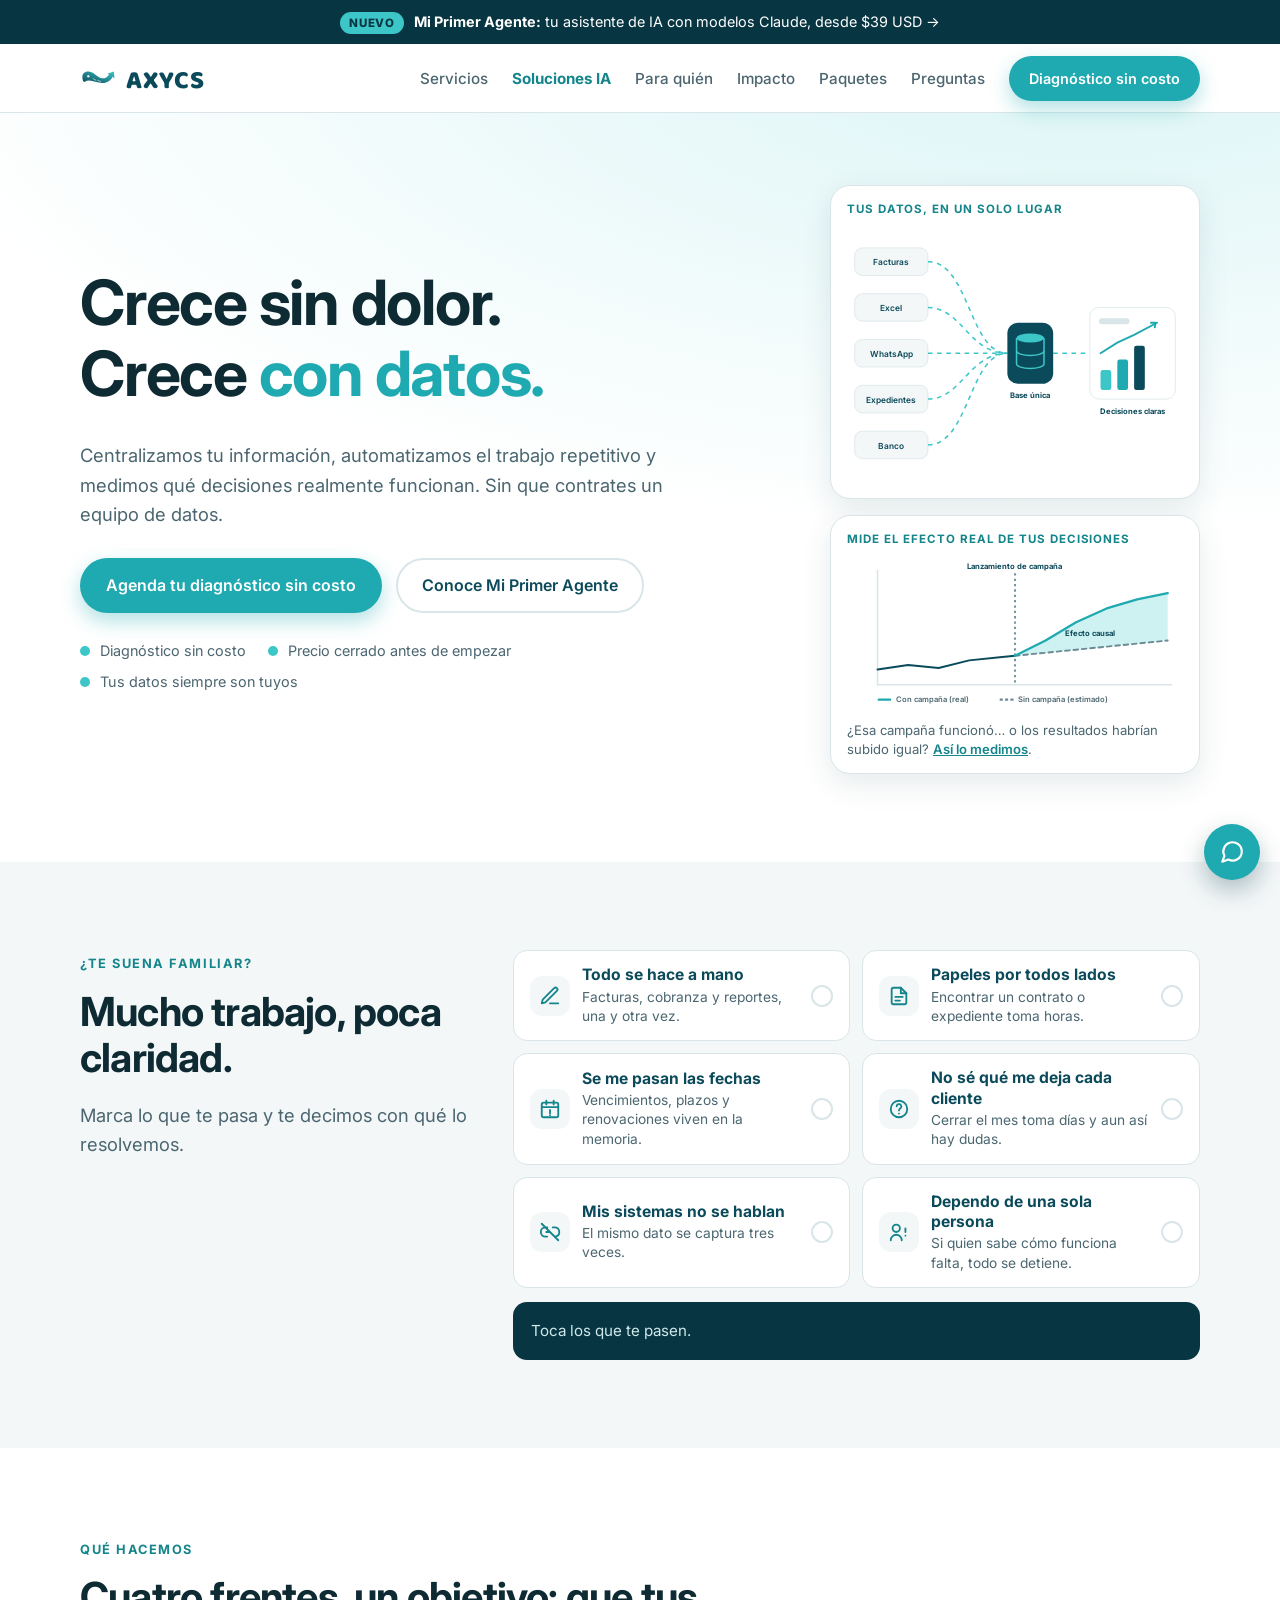
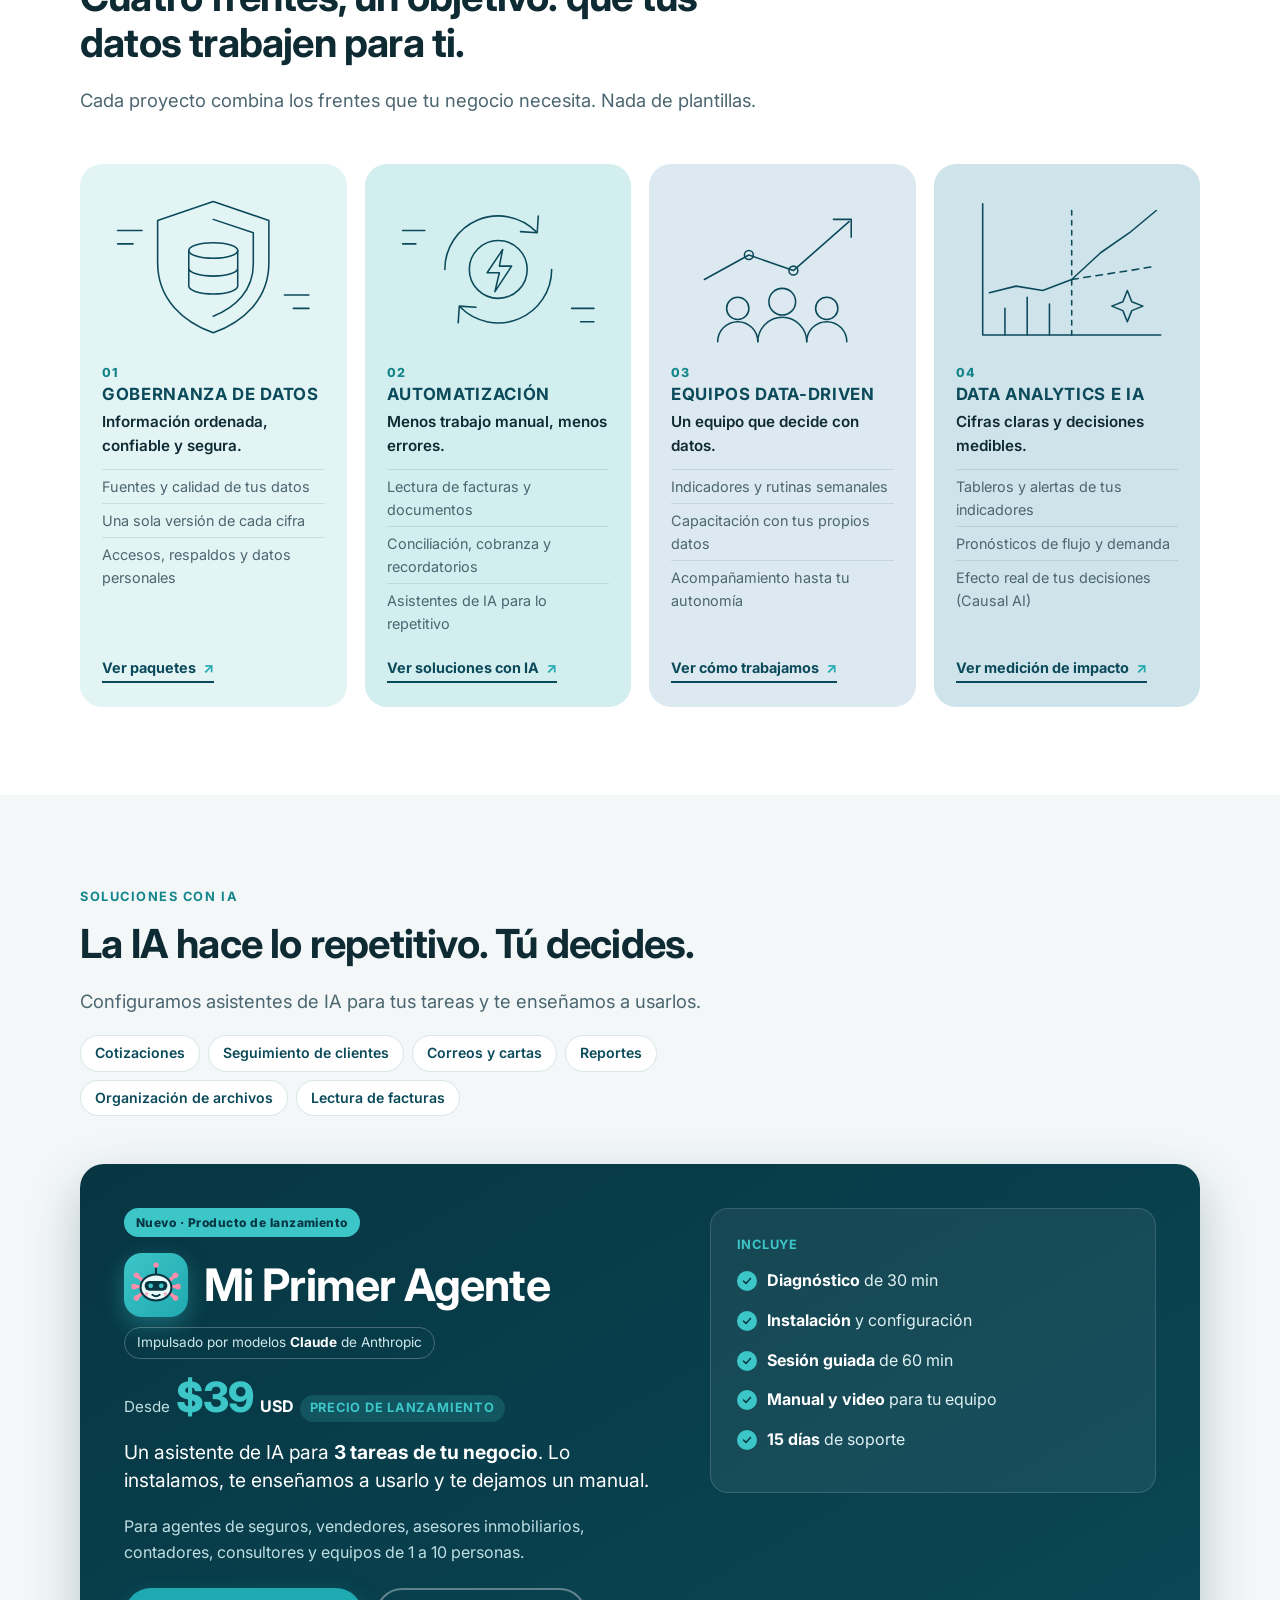
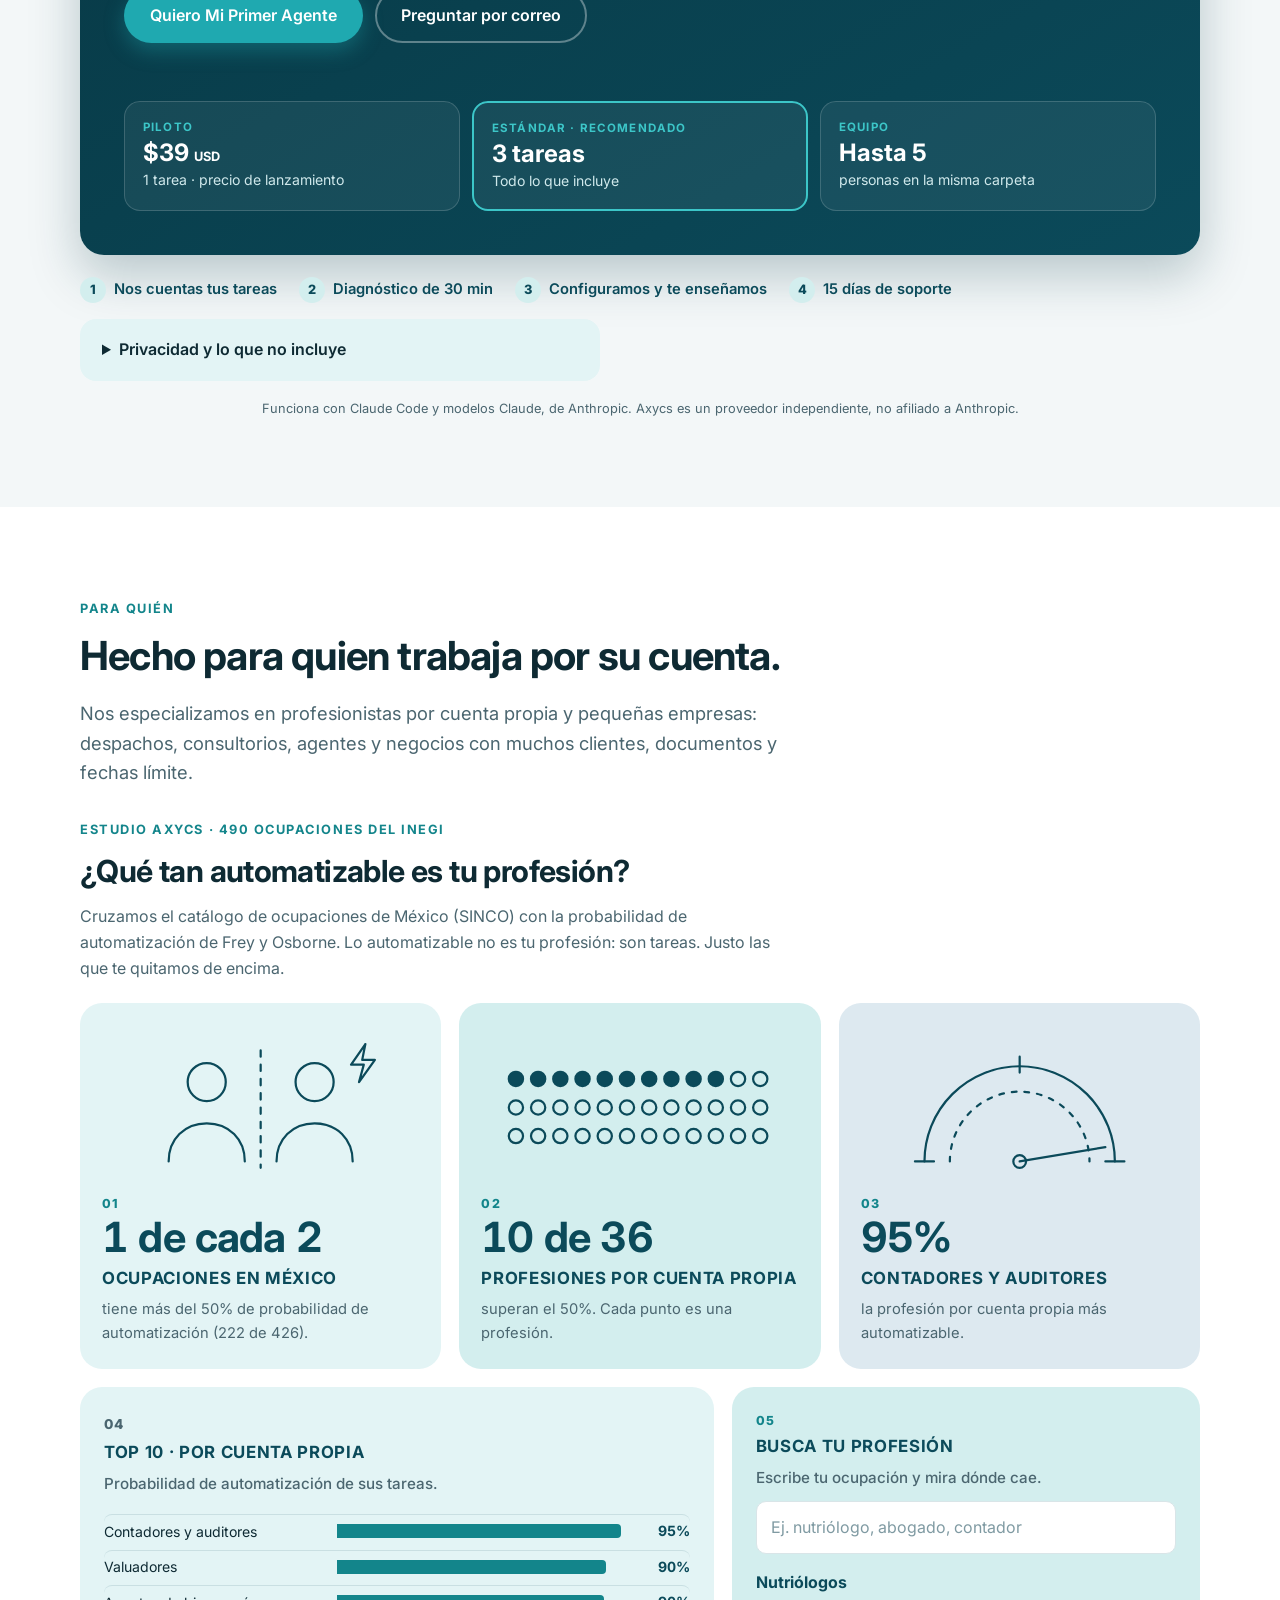
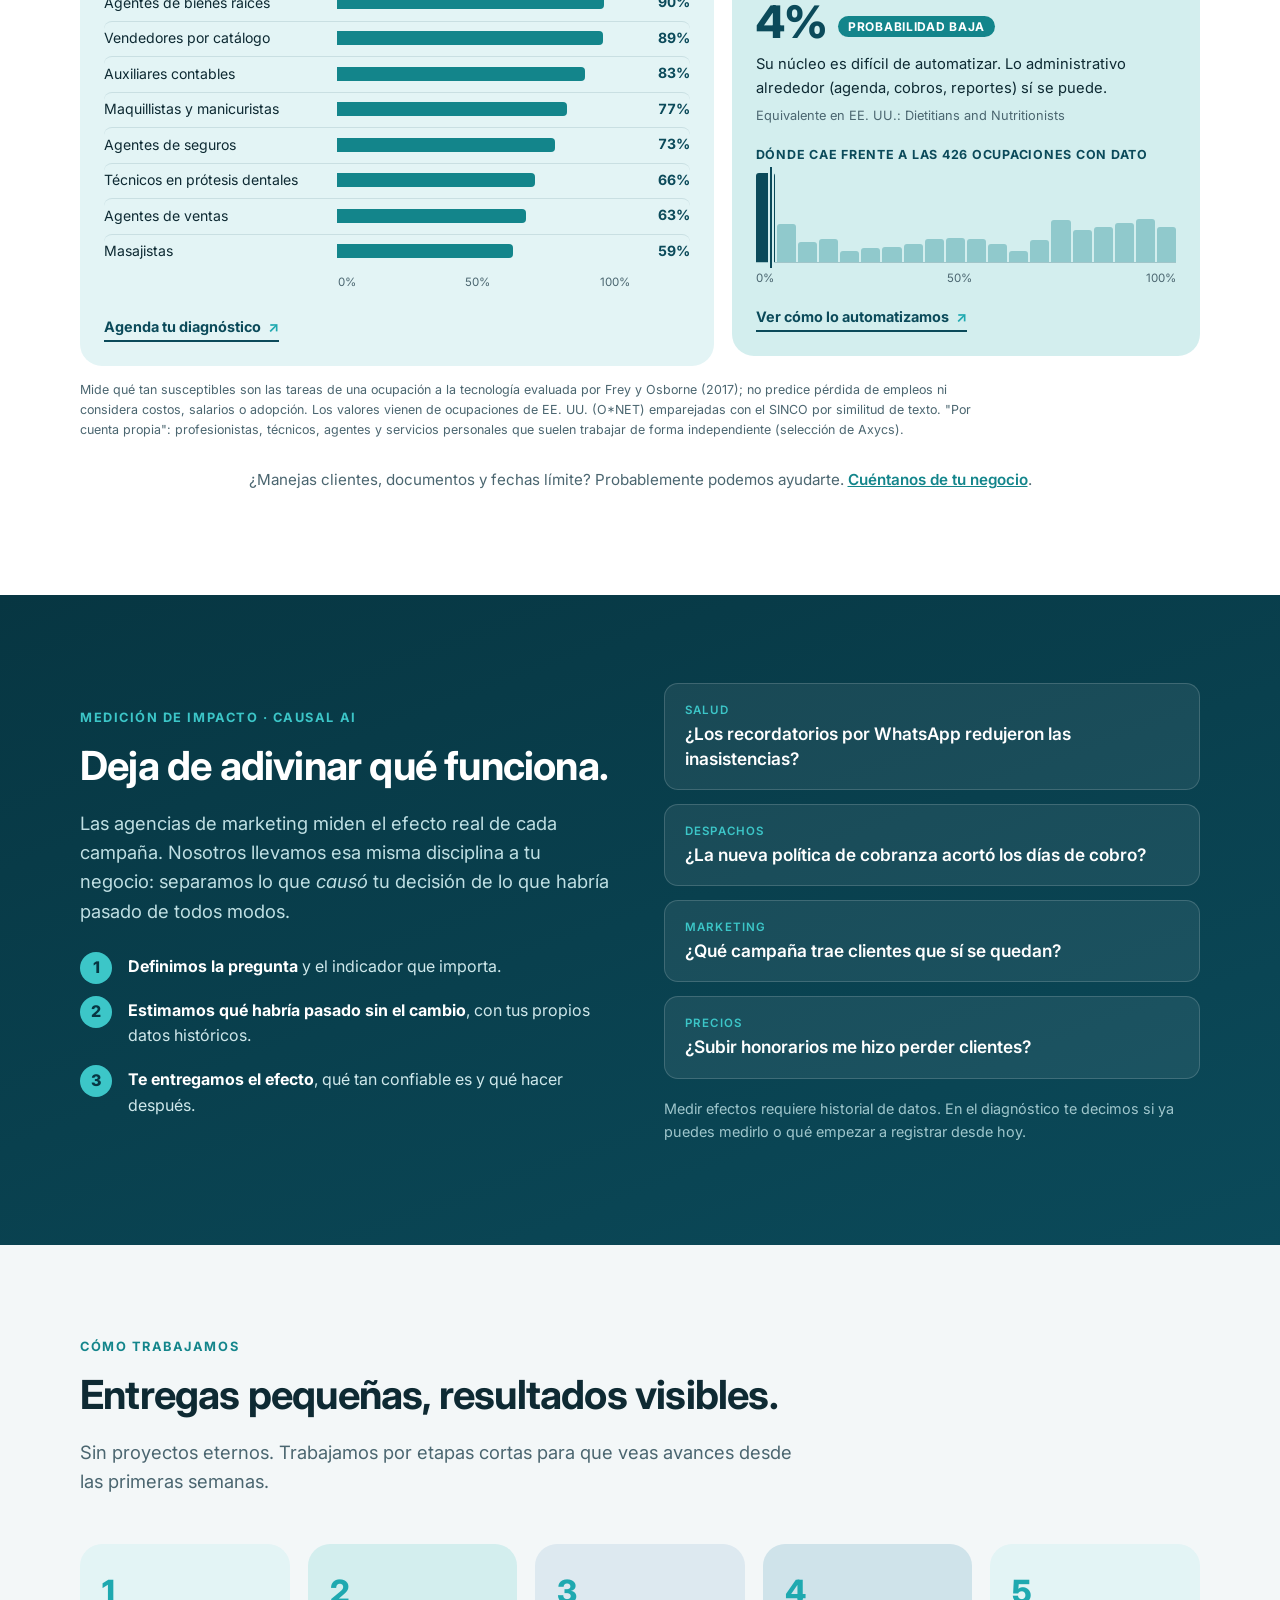
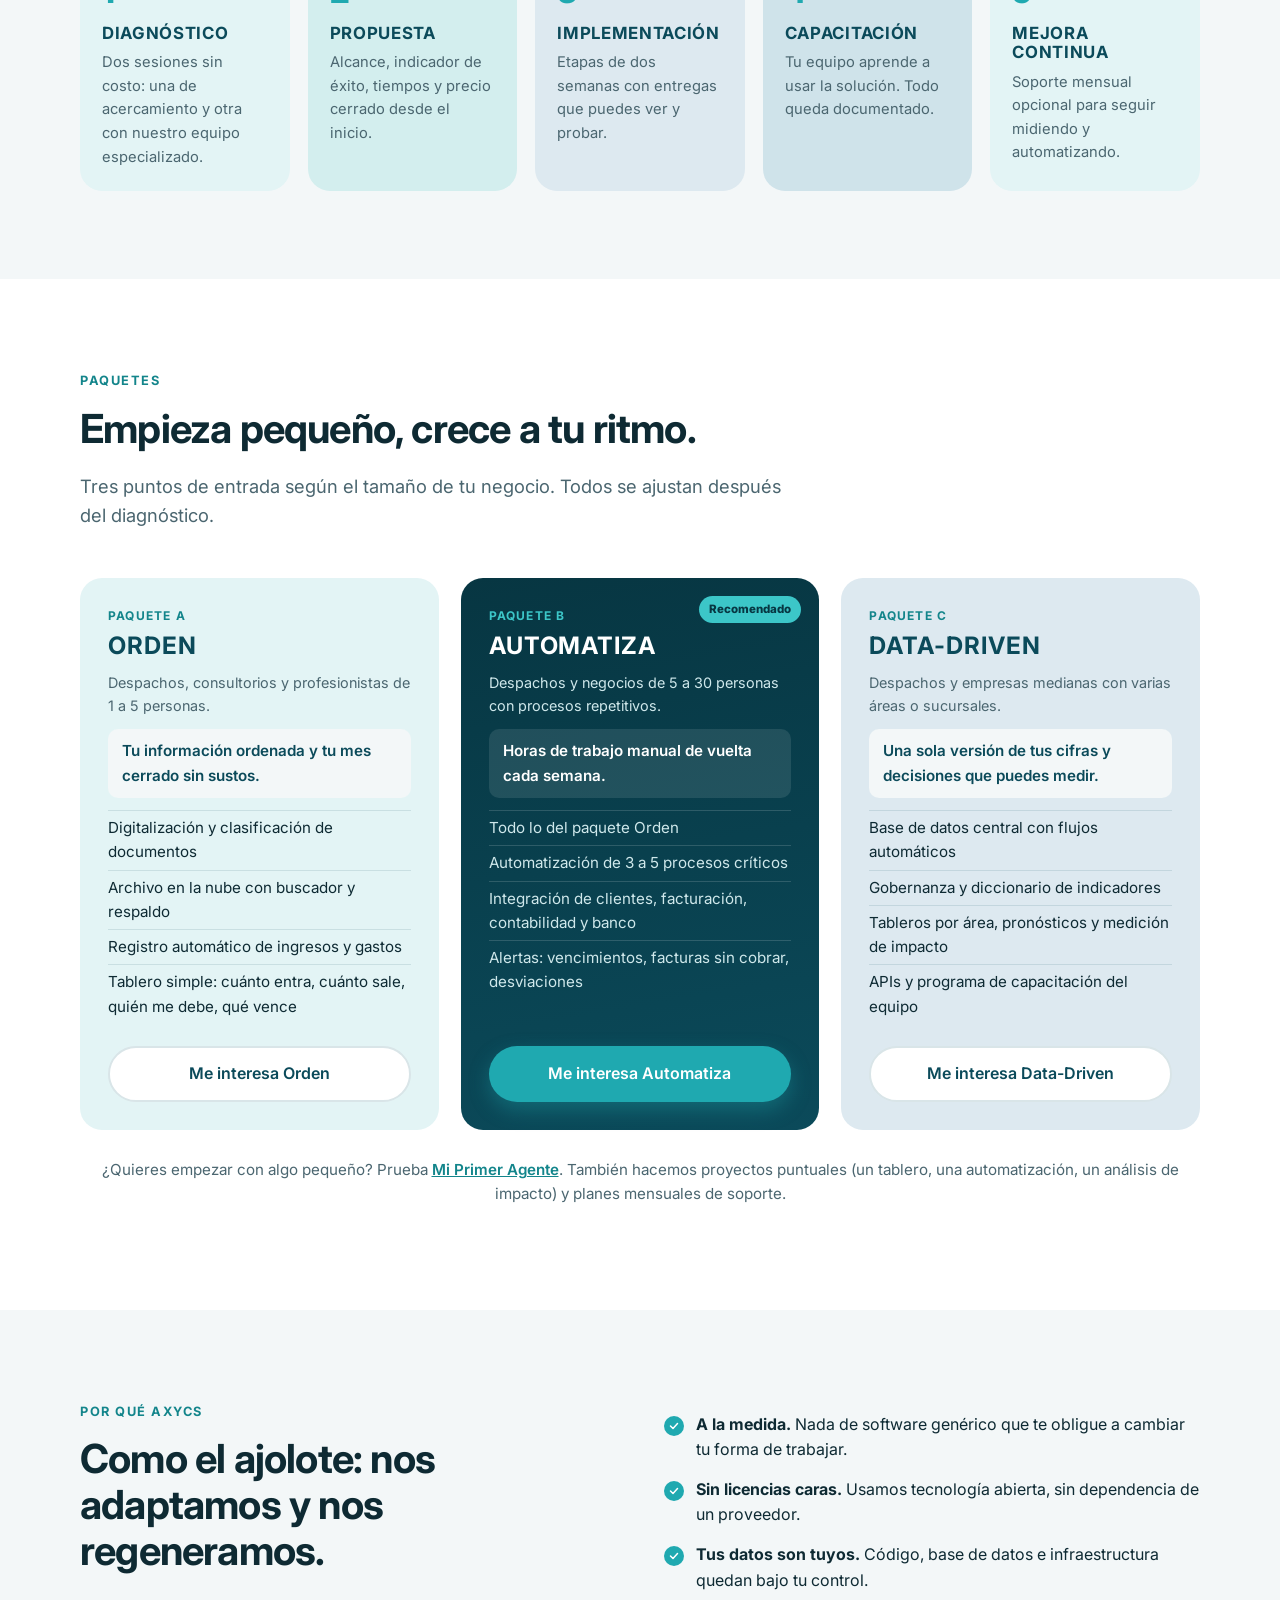
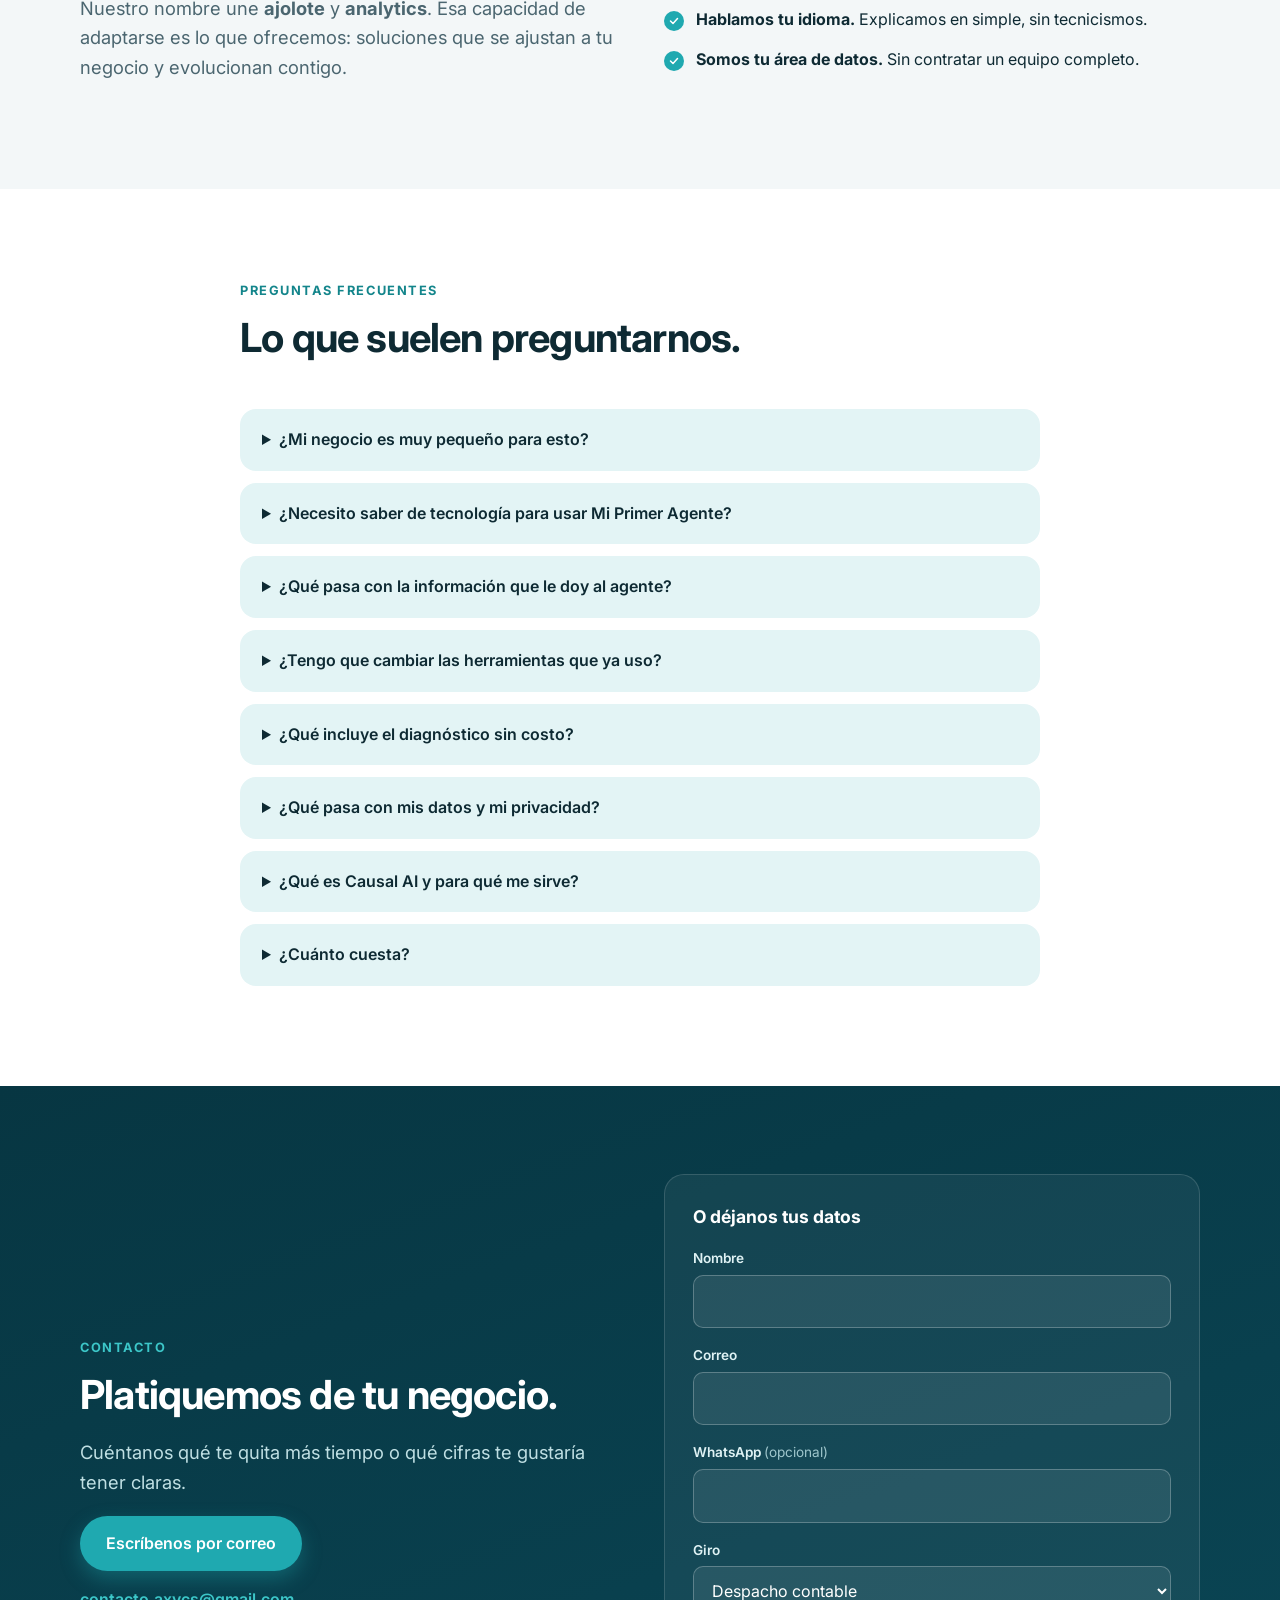
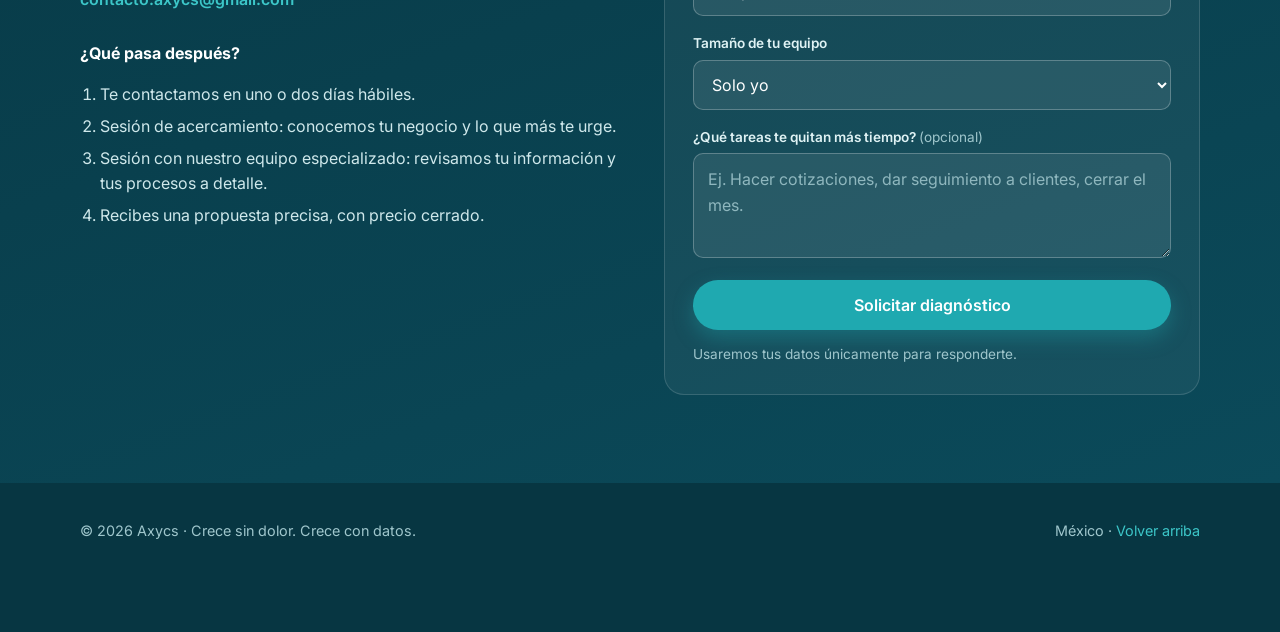
==== index.html @ a9035c1e "Para quién con el formato de las tarjetas de cuatro frentes Co-Authored-By: Claude Opus 5.5 <noreply" ====
<!doctype html>
<html lang="es-MX">
<head>
  <meta charset="utf-8">
  <meta name="viewport" content="width=device-width, initial-scale=1">
  <title>Axycs | Crece sin dolor. Crece con datos.</title>
  <meta name="description" content="Axycs ayuda a profesionistas por cuenta propia y pequeñas empresas en México a ordenar su información, automatizar el trabajo repetitivo con IA y medir el efecto real de sus decisiones.">
  <meta name="theme-color" content="#0b4a5a">
  <meta property="og:title" content="Axycs | Crece sin dolor. Crece con datos.">
  <meta property="og:description" content="Datos ordenados, procesos automáticos y decisiones medibles para despachos y negocios de salud en México.">
  <meta property="og:type" content="website">
  <meta property="og:locale" content="es_MX">
  <link rel="icon" href="logo.svg" type="image/svg+xml">
  <link rel="preconnect" href="https://fonts.googleapis.com">
  <link rel="preconnect" href="https://fonts.gstatic.com" crossorigin>
  <link href="https://fonts.googleapis.com/css2?family=Baloo+2:wght@800&family=Inter:wght@400;500;600;700;800&display=swap" rel="stylesheet">
  <link rel="stylesheet" href="styles.css">
  <script>document.documentElement.classList.add("js");</script>
</head>
<body>
<a class="skip" href="#contenido">Saltar al contenido</a>

<div class="announce">
  <a href="#mi-primer-agente"><span class="announce-tag">Nuevo</span> <strong>Mi Primer Agente:</strong> tu asistente de IA con modelos Claude, desde $39 USD <span aria-hidden="true">→</span></a>
</div>

<header class="site-header">
  <div class="wrap nav">
    <a href="#inicio" class="brand" aria-label="Axycs, inicio"><img src="logo.svg" alt="" width="38" height="38"><span class="wordmark">Axycs</span></a>
    <button class="menu-btn" aria-label="Abrir menú" aria-expanded="false" aria-controls="menu">
      <svg width="26" height="26" viewBox="0 0 24 24" fill="none" stroke="currentColor" stroke-width="2" stroke-linecap="round"><path d="M4 7h16M4 12h16M4 17h16"/></svg>
    </button>
    <ul id="menu">
      <li><a class="link" href="#servicios">Servicios</a></li>
      <li><a class="link link-hot" href="#ia">Soluciones IA</a></li>
      <li><a class="link" href="#industrias">Para quién</a></li>
      <li><a class="link" href="#impacto">Impacto</a></li>
      <li><a class="link" href="#paquetes">Paquetes</a></li>
      <li><a class="link" href="#faq">Preguntas</a></li>
      <li><a class="btn btn-primary btn-sm" href="#contacto">Diagnóstico sin costo</a></li>
    </ul>
  </div>
</header>

<main id="contenido">
<!-- HERO -->
<section class="hero" id="inicio">
  <div class="wrap hero-grid">
    <div>
      <h1>Crece sin dolor.<br>Crece <em>con datos.</em></h1>
      <p class="lead">Centralizamos tu información, automatizamos el trabajo repetitivo y medimos qué decisiones realmente funcionan. Sin que contrates un equipo de datos.</p>
      <div class="cta">
        <a class="btn btn-primary" href="#contacto">Agenda tu diagnóstico sin costo</a>
        <a class="btn btn-ghost" href="#mi-primer-agente">Conoce Mi Primer Agente</a>
      </div>
      <ul class="trust">
        <li>Diagnóstico sin costo</li>
        <li>Precio cerrado antes de empezar</li>
        <li>Tus datos siempre son tuyos</li>
      </ul>
    </div>

    <div class="figs">
      <figure class="flow" aria-hidden="true">
        <p class="fig-title">Tus datos, en un solo lugar</p>
        <svg viewBox="0 0 440 340" fill="none">
          <g font-family="Inter, sans-serif" font-size="11" font-weight="600" fill="#0b4a5a">
            <rect x="10" y="30" width="96" height="36" rx="10" fill="#f3f7f8" stroke="#d9e5e8"/><text x="58" y="53" text-anchor="middle">Facturas</text>
            <rect x="10" y="90" width="96" height="36" rx="10" fill="#f3f7f8" stroke="#d9e5e8"/><text x="58" y="113" text-anchor="middle">Excel</text>
            <rect x="10" y="150" width="96" height="36" rx="10" fill="#f3f7f8" stroke="#d9e5e8"/><text x="58" y="173" text-anchor="middle">WhatsApp</text>
            <rect x="10" y="210" width="96" height="36" rx="10" fill="#f3f7f8" stroke="#d9e5e8"/><text x="58" y="233" text-anchor="middle">Expedientes</text>
            <rect x="10" y="270" width="96" height="36" rx="10" fill="#f3f7f8" stroke="#d9e5e8"/><text x="58" y="293" text-anchor="middle">Banco</text>
          </g>
          <g stroke="#3cc6c8" stroke-width="2" stroke-dasharray="6 6" class="dash">
            <path d="M106 48C160 48 160 168 210 168"/>
            <path d="M106 108C150 108 160 168 210 168"/>
            <path d="M106 168H210"/>
            <path d="M106 228C150 228 160 168 210 168"/>
            <path d="M106 288C160 288 160 168 210 168"/>
            <path d="M270 168H318"/>
          </g>
          <rect x="210" y="128" width="60" height="80" rx="14" fill="#0b4a5a"/>
          <ellipse cx="240" cy="148" rx="18" ry="6" fill="#3cc6c8"/>
          <path d="M222 148v34c0 3 8 6 18 6s18-3 18-6v-34" stroke="#3cc6c8" stroke-width="2" fill="none"/>
          <path d="M222 165c0 3 8 6 18 6s18-3 18-6" stroke="#3cc6c8" stroke-width="2"/>
          <text x="240" y="226" text-anchor="middle" font-family="Inter, sans-serif" font-size="10" font-weight="700" fill="#0b4a5a">Base única</text>
          <rect x="318" y="108" width="112" height="120" rx="12" fill="#fff" stroke="#d9e5e8"/>
          <rect x="330" y="122" width="40" height="8" rx="4" fill="#d9e5e8"/>
          <rect x="332" y="190" width="14" height="26" rx="3" fill="#3cc6c8"/>
          <rect x="354" y="176" width="14" height="40" rx="3" fill="#1fa9b0"/>
          <rect x="376" y="158" width="14" height="58" rx="3" fill="#0b4a5a"/>
          <path d="M332 168l22-14 22-10 30-16" stroke="#1fa9b0" stroke-width="2.5" stroke-linecap="round"/>
          <path d="M398 128l6 0-1 6" stroke="#1fa9b0" stroke-width="2.5" stroke-linecap="round" stroke-linejoin="round"/>
          <text x="374" y="248" text-anchor="middle" font-family="Inter, sans-serif" font-size="10" font-weight="700" fill="#0b4a5a">Decisiones claras</text>
        </svg>
      </figure>

      <figure class="flow" role="img" aria-label="Gráfica: resultados reales después de una campaña frente a lo que habría pasado sin ella; la diferencia es el efecto causal.">
        <p class="fig-title">Mide el efecto real de tus decisiones</p>
        <svg viewBox="0 0 440 210" fill="none" font-family="Inter, sans-serif">
          <path d="M40 20V170H425" stroke="#d9e5e8" stroke-width="2" stroke-linecap="round"/>
          <path d="M220 132L260 112L300 88L340 70L380 58L420 50L420 112L380 116L340 120L300 124L260 128Z" fill="#3cc6c8" opacity=".25"/>
          <path d="M220 24V170" stroke="#0b4a5a" stroke-width="1.5" stroke-dasharray="3 4"/>
          <text x="220" y="18" text-anchor="middle" font-size="10" font-weight="700" fill="#0b4a5a">Lanzamiento de campaña</text>
          <path d="M40 150L80 144L120 148L160 138L200 134L220 132" stroke="#0b4a5a" stroke-width="2.5" stroke-linecap="round" stroke-linejoin="round"/>
          <path d="M220 132L260 128L300 124L340 120L380 116L420 112" stroke="#6b8a94" stroke-width="2.5" stroke-dasharray="6 5" stroke-linecap="round"/>
          <path class="draw" pathLength="1" d="M220 132L260 112L300 88L340 70L380 58L420 50" stroke="#1fa9b0" stroke-width="3" stroke-linecap="round" stroke-linejoin="round"/>
          <text x="318" y="106" text-anchor="middle" font-size="10" font-weight="700" fill="#0b4a5a">Efecto causal</text>
          <g font-size="10" font-weight="600" fill="#4b6670">
            <rect x="40" y="188" width="18" height="3" rx="1.5" fill="#1fa9b0"/><text x="64" y="193">Con campaña (real)</text>
            <path d="M200 189.5h18" stroke="#6b8a94" stroke-width="3" stroke-dasharray="4 3"/><text x="224" y="193">Sin campaña (estimado)</text>
          </g>
        </svg>
        <p class="fig-cap">¿Esa campaña funcionó… o los resultados habrían subido igual? <a href="#impacto">Así lo medimos</a>.</p>
      </figure>
    </div>
  </div>
</section>

<!-- PROBLEMAS -->
<section class="alt problem" id="problemas">
  <div class="wrap pain-layout">
    <div class="section-head reveal">
      <span class="eyebrow">¿Te suena familiar?</span>
      <h2>Mucho trabajo, poca claridad.</h2>
      <p class="lead">Marca lo que te pasa y te decimos con qué lo resolvemos.</p>
    </div>
    <div class="pain-box reveal">
      <div class="pains" role="group" aria-label="Problemas frecuentes">
        <button type="button" class="pain" aria-pressed="false" data-fix="Automatización">
          <span class="pain-ico" aria-hidden="true"><svg viewBox="0 0 24 24" fill="none" stroke="currentColor" stroke-width="2" stroke-linecap="round" stroke-linejoin="round"><path d="M12 20h9"/><path d="M16.5 3.5a2.1 2.1 0 013 3L7 19l-4 1 1-4z"/></svg></span>
          <span class="pain-txt"><strong>Todo se hace a mano</strong><span>Facturas, cobranza y reportes, una y otra vez.</span></span>
          <span class="tick" aria-hidden="true"></span>
        </button>
        <button type="button" class="pain" aria-pressed="false" data-fix="Gobernanza de datos">
          <span class="pain-ico" aria-hidden="true"><svg viewBox="0 0 24 24" fill="none" stroke="currentColor" stroke-width="2" stroke-linecap="round" stroke-linejoin="round"><path d="M14 3H6a2 2 0 00-2 2v14a2 2 0 002 2h12a2 2 0 002-2V9z"/><path d="M14 3v6h6M8 13h8M8 17h5"/></svg></span>
          <span class="pain-txt"><strong>Papeles por todos lados</strong><span>Encontrar un contrato o expediente toma horas.</span></span>
          <span class="tick" aria-hidden="true"></span>
        </button>
        <button type="button" class="pain" aria-pressed="false" data-fix="Automatización">
          <span class="pain-ico" aria-hidden="true"><svg viewBox="0 0 24 24" fill="none" stroke="currentColor" stroke-width="2" stroke-linecap="round" stroke-linejoin="round"><rect x="3" y="5" width="18" height="16" rx="2"/><path d="M16 3v4M8 3v4M3 10h18M12 13v4M12 19h.01"/></svg></span>
          <span class="pain-txt"><strong>Se me pasan las fechas</strong><span>Vencimientos, plazos y renovaciones viven en la memoria.</span></span>
          <span class="tick" aria-hidden="true"></span>
        </button>
        <button type="button" class="pain" aria-pressed="false" data-fix="Data Analytics">
          <span class="pain-ico" aria-hidden="true"><svg viewBox="0 0 24 24" fill="none" stroke="currentColor" stroke-width="2" stroke-linecap="round" stroke-linejoin="round"><circle cx="12" cy="12" r="9"/><path d="M9.5 9a2.5 2.5 0 015 .5c0 2-2.5 2-2.5 4M12 17h.01"/></svg></span>
          <span class="pain-txt"><strong>No sé qué me deja cada cliente</strong><span>Cerrar el mes toma días y aun así hay dudas.</span></span>
          <span class="tick" aria-hidden="true"></span>
        </button>
        <button type="button" class="pain" aria-pressed="false" data-fix="Gobernanza de datos">
          <span class="pain-ico" aria-hidden="true"><svg viewBox="0 0 24 24" fill="none" stroke="currentColor" stroke-width="2" stroke-linecap="round" stroke-linejoin="round"><path d="M9 17H7A5 5 0 017 7h2M15 7h2a5 5 0 011.5 9.8M8 12h3M3 3l18 18"/></svg></span>
          <span class="pain-txt"><strong>Mis sistemas no se hablan</strong><span>El mismo dato se captura tres veces.</span></span>
          <span class="tick" aria-hidden="true"></span>
        </button>
        <button type="button" class="pain" aria-pressed="false" data-fix="Equipos data-driven">
          <span class="pain-ico" aria-hidden="true"><svg viewBox="0 0 24 24" fill="none" stroke="currentColor" stroke-width="2" stroke-linecap="round" stroke-linejoin="round"><circle cx="9" cy="8" r="4"/><path d="M3 21c0-3.3 2.7-6 6-6s6 2.7 6 6M19 8v4M19 16h.01"/></svg></span>
          <span class="pain-txt"><strong>Dependo de una sola persona</strong><span>Si quien sabe cómo funciona falta, todo se detiene.</span></span>
          <span class="tick" aria-hidden="true"></span>
        </button>
      </div>
      <div class="pain-result" aria-live="polite">
        <p id="pain-msg">Toca los que te pasen.</p>
        <a class="btn btn-primary btn-sm" href="#contacto" id="pain-cta" hidden>Resolverlo en el diagnóstico</a>
      </div>
    </div>
  </div>
</section>

<!-- SERVICIOS -->
<section id="servicios">
  <div class="wrap">
    <div class="section-head reveal">
      <span class="eyebrow">Qué hacemos</span>
      <h2>Cuatro frentes, un objetivo: que tus datos trabajen para ti.</h2>
      <p class="lead">Cada proyecto combina los frentes que tu negocio necesita. Nada de plantillas.</p>
    </div>
    <div class="fronts tiles">
      <article class="front f-gob reveal" id="gobernanza">
        <svg class="front-art" viewBox="0 0 200 150" aria-hidden="true">
          <path d="M100 14l50 17v38c0 33-23 53-50 63-27-10-50-30-50-63V31z"/>
          <path d="M100 30l36 12v28c0 24-16 39-36 47"/>
          <ellipse cx="100" cy="58" rx="22" ry="7"/>
          <path d="M78 58v32c0 3.9 9.8 7 22 7s22-3.1 22-7V58M78 74c0 3.9 9.8 7 22 7s22-3.1 22-7"/>
          <path d="M14 40h22M14 52h14M164 98h22M172 110h14"/>
        </svg>
        <span class="front-num">01</span>
        <h3>Gobernanza de datos</h3>
        <p class="front-claim">Información ordenada, confiable y segura.</p>
        <ul><li>Fuentes y calidad de tus datos</li><li>Una sola versión de cada cifra</li><li>Accesos, respaldos y datos personales</li></ul>
        <a class="front-link" href="#paquetes">Ver paquetes <span aria-hidden="true">↗</span></a>
      </article>
      <article class="front f-auto reveal" id="automatizacion">
        <svg class="front-art" viewBox="0 0 200 150" aria-hidden="true">
          <path d="M52 75A48 48 0 0 1 134 41"/><path d="M136 27l-1 15-15-1"/>
          <path d="M148 75A48 48 0 0 1 66 109"/><path d="M64 123l1-15 15 1"/>
          <circle cx="100" cy="75" r="26"/>
          <path d="M104 57l-14 21h11l-4 17 15-23h-11z"/>
          <path d="M14 40h20M14 52h12M166 110h20M174 122h12"/>
        </svg>
        <span class="front-num">02</span>
        <h3>Automatización</h3>
        <p class="front-claim">Menos trabajo manual, menos errores.</p>
        <ul><li>Lectura de facturas y documentos</li><li>Conciliación, cobranza y recordatorios</li><li>Asistentes de IA para lo repetitivo</li></ul>
        <a class="front-link" href="#ia">Ver soluciones con IA <span aria-hidden="true">↗</span></a>
      </article>
      <article class="front f-team reveal" id="equipos">
        <svg class="front-art" viewBox="0 0 200 150" aria-hidden="true">
          <path d="M30 84l40-22 40 14 50-44"/><path d="M146 30h16v16"/>
          <circle cx="70" cy="62" r="4"/><circle cx="110" cy="76" r="4"/>
          <circle cx="60" cy="110" r="10"/><path d="M42 140c0-10 8-18 18-18s18 8 18 18"/>
          <circle cx="100" cy="104" r="12"/><path d="M78 140c0-12 10-22 22-22s22 10 22 22"/>
          <circle cx="140" cy="110" r="10"/><path d="M122 140c0-10 8-18 18-18s18 8 18 18"/>
        </svg>
        <span class="front-num">03</span>
        <h3>Equipos data-driven</h3>
        <p class="front-claim">Un equipo que decide con datos.</p>
        <ul><li>Indicadores y rutinas semanales</li><li>Capacitación con tus propios datos</li><li>Acompañamiento hasta tu autonomía</li></ul>
        <a class="front-link" href="#proceso">Ver cómo trabajamos <span aria-hidden="true">↗</span></a>
      </article>
      <article class="front f-data reveal" id="analytics">
        <svg class="front-art" viewBox="0 0 200 150" aria-hidden="true">
          <path d="M24 16v118h160"/>
          <path d="M44 134v-24M64 134v-34M84 134v-28"/>
          <path d="M104 22v112" stroke-dasharray="4 5"/>
          <path d="M30 96l24-6 24 4 26-10 26-24 26-18 24-20"/>
          <path d="M104 84l26-4 26-4 24-4" stroke-dasharray="6 5"/>
          <path d="M150 104l4-10 4 10 10 4-10 4-4 10-4-10-10-4z"/>
        </svg>
        <span class="front-num">04</span>
        <h3>Data Analytics e IA</h3>
        <p class="front-claim">Cifras claras y decisiones medibles.</p>
        <ul><li>Tableros y alertas de tus indicadores</li><li>Pronósticos de flujo y demanda</li><li>Efecto real de tus decisiones (Causal AI)</li></ul>
        <a class="front-link" href="#impacto">Ver medición de impacto <span aria-hidden="true">↗</span></a>
      </article>
    </div>
  </div>
</section>

<!-- SOLUCIONES CON IA -->
<section class="alt" id="ia">
  <div class="wrap">
    <div class="section-head reveal">
      <span class="eyebrow">Soluciones con IA</span>
      <h2>La IA hace lo repetitivo. Tú decides.</h2>
      <p class="lead">Configuramos asistentes de IA para tus tareas y te enseñamos a usarlos.</p>
      <ul class="chips" aria-label="Tareas que puede hacer">
        <li>Cotizaciones</li><li>Seguimiento de clientes</li><li>Correos y cartas</li><li>Reportes</li><li>Organización de archivos</li><li>Lectura de facturas</li>
      </ul>
    </div>

    <article class="product reveal" id="mi-primer-agente">
      <div class="product-main">
        <span class="badge-new">Nuevo · Producto de lanzamiento</span>
        <div class="product-title">
          <span class="robot" aria-hidden="true">
            <svg viewBox="0 0 64 64" fill="none" stroke-linecap="round" stroke-linejoin="round"><path d="M32 18V9" stroke="#073642" stroke-width="2.6"/><circle cx="32" cy="7.5" r="3.2" fill="#ff8fab"/><g stroke="#ff8fab" stroke-width="4.2"><path d="M16 27L8 20M14 34H5M16 41L8 48M48 27l8-7M50 34h9M48 41l8 7"/></g><g fill="#ff8fab"><circle cx="8" cy="20" r="3.4"/><circle cx="5" cy="34" r="3.4"/><circle cx="8" cy="48" r="3.4"/><circle cx="56" cy="20" r="3.4"/><circle cx="59" cy="34" r="3.4"/><circle cx="56" cy="48" r="3.4"/></g><ellipse cx="32" cy="35" rx="19" ry="16" fill="#e8fbfa" stroke="#073642" stroke-width="2.6"/><rect x="18" y="27" width="28" height="12" rx="6" fill="#073642"/><circle cx="25.5" cy="33" r="2.9" fill="#3cc6c8"/><circle cx="38.5" cy="33" r="2.9" fill="#3cc6c8"/><path d="M27.5 44q4.5 3.5 9 0" stroke="#073642" stroke-width="2.4"/><circle cx="20.5" cy="43" r="2.2" fill="#ff8fab" opacity=".7"/><circle cx="43.5" cy="43" r="2.2" fill="#ff8fab" opacity=".7"/></svg>
          </span>
          <h3>Mi Primer Agente</h3>
        </div>
        <p class="powered">Impulsado por modelos <strong>Claude</strong> de Anthropic</p>
        <p class="price"><span class="price-from">Desde</span> <span class="price-amount">$39</span> <span class="price-cur">USD</span> <span class="price-note">precio de lanzamiento</span></p>
        <p class="product-promise">Un asistente de IA para <strong>3 tareas de tu negocio</strong>. Lo instalamos, te enseñamos a usarlo y te dejamos un manual.</p>
        <p class="product-for">Para agentes de seguros, vendedores, asesores inmobiliarios, contadores, consultores y equipos de 1 a 10 personas.</p>
        <div class="cta">
          <a class="btn btn-primary" href="#contacto" data-plan="Mi Primer Agente">Quiero Mi Primer Agente</a>
          <a class="btn btn-ghost" href="mailto:contacto.axycs@gmail.com?subject=Me%20interesa%20Mi%20Primer%20Agente">Preguntar por correo</a>
        </div>
      </div>
      <div class="product-includes">
        <p class="kpi-title">Incluye</p>
        <ul class="includes">
          <li><strong>Diagnóstico</strong> de 30 min</li>
          <li><strong>Instalación</strong> y configuración</li>
          <li><strong>Sesión guiada</strong> de 60 min</li>
          <li><strong>Manual y video</strong> para tu equipo</li>
          <li><strong>15 días</strong> de soporte</li>
        </ul>
      </div>
      <div class="levels">
        <a class="level-opt" href="#contacto" data-plan="Mi Primer Agente · Piloto">
          <span class="level">Piloto</span><strong class="level-amt">$39 <small>USD</small></strong><span>1 tarea · precio de lanzamiento</span>
        </a>
        <a class="level-opt level-hot" href="#contacto" data-plan="Mi Primer Agente · Estándar">
          <span class="level">Estándar · Recomendado</span><strong class="level-amt">3 tareas</strong><span>Todo lo que incluye</span>
        </a>
        <a class="level-opt" href="#contacto" data-plan="Mi Primer Agente · Equipo">
          <span class="level">Equipo</span><strong class="level-amt">Hasta 5</strong><span>personas en la misma carpeta</span>
        </a>
      </div>
    </article>

    <div class="product-extra reveal">
      <ol class="flow-steps" aria-label="Cómo funciona">
        <li><span>1</span>Nos cuentas tus tareas</li>
        <li><span>2</span>Diagnóstico de 30 min</li>
        <li><span>3</span>Configuramos y te enseñamos</li>
        <li><span>4</span>15 días de soporte</li>
      </ol>
      <details class="noinc">
        <summary>Privacidad y lo que no incluye</summary>
        <ul>
          <li>Solo trabaja en las carpetas que autorizas por escrito. Nunca accedemos a contraseñas, bancos ni declaraciones.</li>
          <li>No incluye conexiones con sistemas complejos (ERP, contabilidad, facturación) ni asesoría fiscal o legal.</li>
          <li>No incluye la suscripción a Claude: la contratas tú o la cotizamos aparte.</li>
        </ul>
      </details>
    </div>
    <p class="disclaimer">Funciona con Claude Code y modelos Claude, de Anthropic. Axycs es un proveedor independiente, no afiliado a Anthropic.</p>
  </div>
</section>

<!-- INDUSTRIAS -->
<section id="industrias">
  <div class="wrap">
    <div class="section-head reveal">
      <span class="eyebrow">Para quién</span>
      <h2>Hecho para quien trabaja por su cuenta.</h2>
      <p class="lead">Nos especializamos en profesionistas por cuenta propia y pequeñas empresas: despachos, consultorios, agentes y negocios con muchos clientes, documentos y fechas límite.</p>
    </div>

    <!-- Estudio: probabilidad de automatización por ocupación -->
    <div class="auto-study reveal" id="automatizacion">
      <div class="auto-head">
        <span class="eyebrow">Estudio Axycs · 490 ocupaciones del INEGI</span>
        <h3>¿Qué tan automatizable es tu profesión?</h3>
        <p>Cruzamos el catálogo de ocupaciones de México (SINCO) con la probabilidad de automatización de Frey y Osborne. Lo automatizable no es tu profesión: son tareas. Justo las que te quitamos de encima.</p>
      </div>
      <div class="auto-stats tiles">
        <article class="front stat">
          <svg class="front-art sm" viewBox="0 0 200 100" aria-hidden="true">
            <circle cx="66" cy="36" r="12"/><path d="M42 86c0-14 10-24 24-24s24 10 24 24"/>
            <path d="M100 16v74" stroke-dasharray="4 5"/>
            <circle cx="134" cy="36" r="12"/><path d="M110 86c0-14 10-24 24-24s24 10 24 24"/>
            <path d="M166 12l-9 13h8l-3 11 10-14h-8z"/>
          </svg>
          <span class="front-num">01</span>
          <strong class="stat-num">1 de cada 2</strong>
          <h4>Ocupaciones en México</h4>
          <p>tiene más del 50% de probabilidad de automatización (222 de 426).</p>
        </article>
        <article class="front stat">
          <svg class="front-art sm" viewBox="0 0 200 100" aria-hidden="true"><circle cx="22" cy="34" r="4.5" fill="#0b4a5a"/><circle cx="36" cy="34" r="4.5" fill="#0b4a5a"/><circle cx="50" cy="34" r="4.5" fill="#0b4a5a"/><circle cx="64" cy="34" r="4.5" fill="#0b4a5a"/><circle cx="78" cy="34" r="4.5" fill="#0b4a5a"/><circle cx="92" cy="34" r="4.5" fill="#0b4a5a"/><circle cx="106" cy="34" r="4.5" fill="#0b4a5a"/><circle cx="120" cy="34" r="4.5" fill="#0b4a5a"/><circle cx="134" cy="34" r="4.5" fill="#0b4a5a"/><circle cx="148" cy="34" r="4.5" fill="#0b4a5a"/><circle cx="162" cy="34" r="4.5"/><circle cx="176" cy="34" r="4.5"/><circle cx="22" cy="52" r="4.5"/><circle cx="36" cy="52" r="4.5"/><circle cx="50" cy="52" r="4.5"/><circle cx="64" cy="52" r="4.5"/><circle cx="78" cy="52" r="4.5"/><circle cx="92" cy="52" r="4.5"/><circle cx="106" cy="52" r="4.5"/><circle cx="120" cy="52" r="4.5"/><circle cx="134" cy="52" r="4.5"/><circle cx="148" cy="52" r="4.5"/><circle cx="162" cy="52" r="4.5"/><circle cx="176" cy="52" r="4.5"/><circle cx="22" cy="70" r="4.5"/><circle cx="36" cy="70" r="4.5"/><circle cx="50" cy="70" r="4.5"/><circle cx="64" cy="70" r="4.5"/><circle cx="78" cy="70" r="4.5"/><circle cx="92" cy="70" r="4.5"/><circle cx="106" cy="70" r="4.5"/><circle cx="120" cy="70" r="4.5"/><circle cx="134" cy="70" r="4.5"/><circle cx="148" cy="70" r="4.5"/><circle cx="162" cy="70" r="4.5"/><circle cx="176" cy="70" r="4.5"/></svg>
          <span class="front-num">02</span>
          <strong class="stat-num">10 de 36</strong>
          <h4>Profesiones por cuenta propia</h4>
          <p>superan el 50%. Cada punto es una profesión.</p>
        </article>
        <article class="front stat">
          <svg class="front-art sm" viewBox="0 0 200 100" aria-hidden="true">
            <path d="M40 86A60 60 0 0 1 160 86"/><path d="M56 86A44 44 0 0 1 144 86" stroke-dasharray="3 5"/>
            <path d="M100 86L154 77"/><circle cx="100" cy="86" r="4"/>
            <path d="M34 86h12M154 86h12M100 20v10"/>
          </svg>
          <span class="front-num">03</span>
          <strong class="stat-num">95%</strong>
          <h4>Contadores y auditores</h4>
          <p>la profesión por cuenta propia más automatizable.</p>
        </article>
      </div>
      <div class="auto-grid tiles">
        <figure class="auto-card front">
          <figcaption>
            <span class="front-num">04</span>
            <h4>Top 10 · por cuenta propia</h4>
            <p class="front-claim">Probabilidad de automatización de sus tareas.</p>
          </figcaption>
          <ol class="bars" id="auto-top"></ol>
          <div class="bar-row bar-axis" aria-hidden="true"><span></span><span class="bars-axis"><span>0%</span><span>50%</span><span>100%</span></span><span></span></div>
          <a class="front-link" href="#contacto">Agenda tu diagnóstico <span aria-hidden="true">↗</span></a>
        </figure>
        <div class="auto-card front">
          <span class="front-num">05</span>
          <h4><label for="auto-q">Busca tu profesión</label></h4>
          <p class="front-claim">Escribe tu ocupación y mira dónde cae.</p>
          <div class="auto-search">
            <input id="auto-q" type="search" placeholder="Ej. nutriólogo, abogado, contador" autocomplete="off"
                   role="combobox" aria-expanded="false" aria-controls="auto-list" aria-autocomplete="list">
            <ul id="auto-list" class="auto-list" role="listbox" hidden></ul>
          </div>
          <div class="auto-result" id="auto-result" aria-live="polite">
            <p class="auto-empty">Escribe al menos 3 letras.</p>
          </div>
          <div class="auto-hist-wrap">
            <p class="auto-hist-title">Dónde cae frente a las 426 ocupaciones con dato</p>
            <div class="auto-hist" id="auto-hist" role="img" aria-label="Distribución de la probabilidad de automatización de las ocupaciones"></div>
            <div class="bars-axis" aria-hidden="true"><span>0%</span><span>50%</span><span>100%</span></div>
          </div>
          <a class="front-link" href="#ia">Ver cómo lo automatizamos <span aria-hidden="true">↗</span></a>
        </div>
      </div>
      <p class="auto-note">Mide qué tan susceptibles son las tareas de una ocupación a la tecnología evaluada por Frey y Osborne (2017); no predice pérdida de empleos ni considera costos, salarios o adopción. Los valores vienen de ocupaciones de EE. UU. (O*NET) emparejadas con el SINCO por similitud de texto. "Por cuenta propia": profesionistas, técnicos, agentes y servicios personales que suelen trabajar de forma independiente (selección de Axycs).</p>
      <div class="auto-tip" id="auto-tip" role="tooltip" hidden></div>
    </div>

    <p class="note reveal">¿Manejas clientes, documentos y fechas límite? Probablemente podemos ayudarte. <a href="#contacto">Cuéntanos de tu negocio</a>.</p>
  </div>
</section>

<!-- MEDICIÓN DE IMPACTO -->
<section class="dark" id="impacto">
  <div class="wrap split">
    <div class="reveal">
      <span class="eyebrow">Medición de impacto · Causal AI</span>
      <h2>Deja de adivinar qué funciona.</h2>
      <p class="lead">Las agencias de marketing miden el efecto real de cada campaña. Nosotros llevamos esa misma disciplina a tu negocio: separamos lo que <em>causó</em> tu decisión de lo que habría pasado de todos modos.</p>
      <ol class="method">
        <li><strong>Definimos la pregunta</strong> y el indicador que importa.</li>
        <li><strong>Estimamos qué habría pasado sin el cambio</strong>, con tus propios datos históricos.</li>
        <li><strong>Te entregamos el efecto</strong>, qué tan confiable es y qué hacer después.</li>
      </ol>
    </div>
    <div class="reveal">
      <div class="questions">
        <div class="q"><span>Salud</span>¿Los recordatorios por WhatsApp redujeron las inasistencias?</div>
        <div class="q"><span>Despachos</span>¿La nueva política de cobranza acortó los días de cobro?</div>
        <div class="q"><span>Marketing</span>¿Qué campaña trae clientes que sí se quedan?</div>
        <div class="q"><span>Precios</span>¿Subir honorarios me hizo perder clientes?</div>
      </div>
      <p class="impact-note">Medir efectos requiere historial de datos. En el diagnóstico te decimos si ya puedes medirlo o qué empezar a registrar desde hoy.</p>
    </div>
  </div>
</section>

<!-- PROCESO -->
<section class="alt" id="proceso">
  <div class="wrap">
    <div class="section-head reveal">
      <span class="eyebrow">Cómo trabajamos</span>
      <h2>Entregas pequeñas, resultados visibles.</h2>
      <p class="lead">Sin proyectos eternos. Trabajamos por etapas cortas para que veas avances desde las primeras semanas.</p>
    </div>
    <div class="steps tiles">
      <div class="step tile reveal"><h3>Diagnóstico</h3><p>Dos sesiones sin costo: una de acercamiento y otra con nuestro equipo especializado.</p></div>
      <div class="step tile reveal"><h3>Propuesta</h3><p>Alcance, indicador de éxito, tiempos y precio cerrado desde el inicio.</p></div>
      <div class="step tile reveal"><h3>Implementación</h3><p>Etapas de dos semanas con entregas que puedes ver y probar.</p></div>
      <div class="step tile reveal"><h3>Capacitación</h3><p>Tu equipo aprende a usar la solución. Todo queda documentado.</p></div>
      <div class="step tile reveal"><h3>Mejora continua</h3><p>Soporte mensual opcional para seguir midiendo y automatizando.</p></div>
    </div>
  </div>
</section>

<!-- PAQUETES -->
<section id="paquetes">
  <div class="wrap">
    <div class="section-head reveal">
      <span class="eyebrow">Paquetes</span>
      <h2>Empieza pequeño, crece a tu ritmo.</h2>
      <p class="lead">Tres puntos de entrada según el tamaño de tu negocio. Todos se ajustan después del diagnóstico.</p>
    </div>
    <div class="grid g3 tiles">
      <article class="card pkg tile reveal">
        <span class="level">Paquete A</span>
        <h3>Orden</h3>
        <p class="for">Despachos, consultorios y profesionistas de 1 a 5 personas.</p>
        <p class="outcome">Tu información ordenada y tu mes cerrado sin sustos.</p>
        <ul>
          <li>Digitalización y clasificación de documentos</li>
          <li>Archivo en la nube con buscador y respaldo</li>
          <li>Registro automático de ingresos y gastos</li>
          <li>Tablero simple: cuánto entra, cuánto sale, quién me debe, qué vence</li>
        </ul>
        <a class="btn btn-ghost" href="#contacto" data-plan="Orden">Me interesa Orden</a>
      </article>
      <article class="card pkg tile featured reveal">
        <span class="badge">Recomendado</span>
        <span class="level">Paquete B</span>
        <h3>Automatiza</h3>
        <p class="for">Despachos y negocios de 5 a 30 personas con procesos repetitivos.</p>
        <p class="outcome">Horas de trabajo manual de vuelta cada semana.</p>
        <ul>
          <li>Todo lo del paquete Orden</li>
          <li>Automatización de 3 a 5 procesos críticos</li>
          <li>Integración de clientes, facturación, contabilidad y banco</li>
          <li>Alertas: vencimientos, facturas sin cobrar, desviaciones</li>
        </ul>
        <a class="btn btn-primary" href="#contacto" data-plan="Automatiza">Me interesa Automatiza</a>
      </article>
      <article class="card pkg tile reveal">
        <span class="level">Paquete C</span>
        <h3>Data-Driven</h3>
        <p class="for">Despachos y empresas medianas con varias áreas o sucursales.</p>
        <p class="outcome">Una sola versión de tus cifras y decisiones que puedes medir.</p>
        <ul>
          <li>Base de datos central con flujos automáticos</li>
          <li>Gobernanza y diccionario de indicadores</li>
          <li>Tableros por área, pronósticos y medición de impacto</li>
          <li>APIs y programa de capacitación del equipo</li>
        </ul>
        <a class="btn btn-ghost" href="#contacto" data-plan="Data-Driven">Me interesa Data-Driven</a>
      </article>
    </div>
    <p class="note">¿Quieres empezar con algo pequeño? Prueba <a href="#mi-primer-agente">Mi Primer Agente</a>. También hacemos proyectos puntuales (un tablero, una automatización, un análisis de impacto) y planes mensuales de soporte.</p>
  </div>
</section>

<!-- POR QUÉ AXYCS -->
<section class="alt">
  <div class="wrap split">
    <div class="reveal">
      <span class="eyebrow">Por qué Axycs</span>
      <h2>Como el ajolote: nos adaptamos y nos regeneramos.</h2>
      <p class="lead">Nuestro nombre une <strong>ajolote</strong> y <strong>analytics</strong>. Esa capacidad de adaptarse es lo que ofrecemos: soluciones que se ajustan a tu negocio y evolucionan contigo.</p>
    </div>
    <div class="reveal">
      <ul class="check">
        <li><strong>A la medida.</strong> Nada de software genérico que te obligue a cambiar tu forma de trabajar.</li>
        <li><strong>Sin licencias caras.</strong> Usamos tecnología abierta, sin dependencia de un proveedor.</li>
        <li><strong>Tus datos son tuyos.</strong> Código, base de datos e infraestructura quedan bajo tu control.</li>
        <li><strong>Hablamos tu idioma.</strong> Explicamos en simple, sin tecnicismos.</li>
        <li><strong>Somos tu área de datos.</strong> Sin contratar un equipo completo.</li>
      </ul>
    </div>
  </div>
</section>

<!-- FAQ -->
<section id="faq">
  <div class="wrap narrow">
    <div class="section-head reveal">
      <span class="eyebrow">Preguntas frecuentes</span>
      <h2>Lo que suelen preguntarnos.</h2>
    </div>
    <details class="reveal"><summary>¿Mi negocio es muy pequeño para esto?</summary><p>No. El paquete Orden está pensado para despachos, consultorios y negocios de una a cinco personas. Empezamos por lo que más duele y crecemos a tu ritmo.</p></details>
    <details class="reveal"><summary>¿Necesito saber de tecnología para usar Mi Primer Agente?</summary><p>No. Nosotros lo instalamos y configuramos. Tú recibes una sesión guiada, un manual de una página y un video corto. Si sabes usar tu computadora y WhatsApp, puedes usarlo.</p></details>
    <details class="reveal"><summary>¿Qué pasa con la información que le doy al agente?</summary><p>El agente trabaja en tu computadora y solo en las carpetas que autorizas por escrito. Para generar sus respuestas, el contenido que le compartes se procesa en el servicio de Claude, conforme a las condiciones de privacidad de Anthropic. Por eso definimos contigo, antes de empezar, qué información sí y cuál no se usa.</p></details>
    <details class="reveal"><summary>¿Tengo que cambiar las herramientas que ya uso?</summary><p>Casi nunca. Conectamos lo que ya tienes (Excel, sistemas de facturación, bancos, apps) y solo proponemos cambios cuando son realmente necesarios.</p></details>
    <details class="reveal"><summary>¿Qué incluye el diagnóstico sin costo?</summary><p>Dos sesiones. En la primera, de acercamiento, conocemos tu negocio, tus procesos y lo que más te urge resolver. En la segunda, nuestro equipo especializado revisa contigo tu información y tus herramientas para definir la solución con precisión. Si hiciera falta alguna sesión adicional, te lo diremos desde el principio. Sin compromiso de contratación.</p></details>
    <details class="reveal"><summary>¿Qué pasa con mis datos y mi privacidad?</summary><p>Tus datos son tuyos. Usamos accesos por rol, bitácoras, respaldos y acuerdos de confidencialidad. En despachos y en salud manejamos información confidencial y sensible con especial cuidado, conforme a la normativa mexicana aplicable.</p></details>
    <details class="reveal"><summary>¿Qué es Causal AI y para qué me sirve?</summary><p>Es un tipo de análisis que distingue qué decisiones <em>causaron</em> un resultado, no solo qué cosas ocurrieron al mismo tiempo. Es lo que hacen las agencias de marketing para medir campañas, y lo aplicamos a tu negocio: saber si una promoción, un cambio de precio o una nueva forma de trabajar realmente mejoró tus resultados.</p></details>
    <details class="reveal"><summary>¿Cuánto cuesta?</summary><p>Depende del alcance. Cada propuesta es a la medida y con precio cerrado después del diagnóstico, así que no hay sorpresas.</p></details>
  </div>
</section>

<!-- CONTACTO -->
<section class="dark" id="contacto">
  <div class="wrap split">
    <div class="reveal">
      <span class="eyebrow">Contacto</span>
      <h2>Platiquemos de tu negocio.</h2>
      <p class="lead">Cuéntanos qué te quita más tiempo o qué cifras te gustaría tener claras.</p>
      <!-- Cuando haya número de WhatsApp: agregar botón https://wa.me/52NUMERO -->
      <p><a class="btn btn-primary" href="mailto:contacto.axycs@gmail.com?subject=Quiero%20un%20diagn%C3%B3stico%20con%20Axycs">Escríbenos por correo</a></p>
      <p class="mail-line"><a href="mailto:contacto.axycs@gmail.com">contacto.axycs@gmail.com</a></p>
      <p class="next-title">¿Qué pasa después?</p>
      <ol class="next">
        <li>Te contactamos en uno o dos días hábiles.</li>
        <li>Sesión de acercamiento: conocemos tu negocio y lo que más te urge.</li>
        <li>Sesión con nuestro equipo especializado: revisamos tu información y tus procesos a detalle.</li>
        <li>Recibes una propuesta precisa, con precio cerrado.</li>
      </ol>
    </div>
    <!-- FormSubmit reenvía el formulario a contacto.axycs@gmail.com (el primer envío pide confirmar por correo) -->
    <form class="reveal" action="https://formsubmit.co/contacto.axycs@gmail.com" method="POST">
      <input type="hidden" name="_subject" value="Nuevo contacto desde axycs">
      <input type="hidden" name="_template" value="table">
      <input type="hidden" name="_captcha" value="false">
      <input type="hidden" name="_next" value="https://diegosreco.github.io/axycs/?enviado=1#contacto">
      <p class="form-title">O déjanos tus datos</p>
      <div><label for="nombre">Nombre</label><input id="nombre" name="nombre" required autocomplete="name"></div>
      <div><label for="email">Correo</label><input id="email" name="email" type="email" required autocomplete="email"></div>
      <div><label for="tel">WhatsApp <span class="opt">(opcional)</span></label><input id="tel" name="telefono" type="tel" autocomplete="tel" inputmode="tel"></div>
      <div>
        <label for="giro">Giro</label>
        <select id="giro" name="giro">
          <option>Despacho contable</option><option>Despacho jurídico</option><option>Notaría</option><option>Salud</option><option>Inmobiliaria / condominios</option><option>Escuela / academia</option><option>Seguros</option><option>Transporte y logística</option><option>Comercio y distribución</option><option>Construcción / arquitectura</option><option>Bienestar (gimnasio, spa, estética)</option><option>Agencia / servicios</option><option>Otro</option>
        </select>
      </div>
      <div>
        <label for="tamano">Tamaño de tu equipo</label>
        <select id="tamano" name="tamano">
          <option>Solo yo</option><option>2 a 5 personas</option><option>6 a 10 personas</option><option>11 a 30 personas</option><option>Más de 30</option>
        </select>
      </div>
      <div><label for="msg">¿Qué tareas te quitan más tiempo? <span class="opt">(opcional)</span></label><textarea id="msg" name="mensaje" rows="3" placeholder="Ej. Hacer cotizaciones, dar seguimiento a clientes, cerrar el mes."></textarea></div>
      <input type="hidden" id="plan" name="interes" value="Diagnóstico">
      <input type="hidden" id="dolores" name="problemas_marcados" value="">
      <p class="plan-chosen" id="plan-chosen" hidden>Paquete de interés: <strong></strong></p>
      <input type="text" name="_honey" class="hp" tabindex="-1" autocomplete="off" aria-hidden="true">
      <button class="btn btn-primary" type="submit">Solicitar diagnóstico</button>
      <p class="form-note">Usaremos tus datos únicamente para responderte.</p>
      <p class="form-ok" id="form-ok" hidden>¡Gracias! Recibimos tu mensaje y te contactaremos en uno o dos días hábiles.</p>
    </form>
  </div>
</section>
</main>

<footer>
  <div class="wrap">
    <div>© <span id="year">2026</span> Axycs · Crece sin dolor. Crece con datos.</div>
    <div>México · <a href="#inicio">Volver arriba</a></div>
  </div>
</footer>

<a class="wa-float" href="#contacto" aria-label="Contáctanos">
  <svg viewBox="0 0 24 24" width="26" height="26" fill="none" stroke="currentColor" stroke-width="2" stroke-linecap="round" stroke-linejoin="round"><path d="M21 11.5a8.4 8.4 0 0 1-12.3 7.5L3 21l2-5.5A8.5 8.5 0 1 1 21 11.5z"/></svg>
</a>

<script src="data/automatizacion.js" defer></script>
<script src="auto.js" defer></script>
<script src="script.js"></script>
</body>
</html>
---- styles.css ----
:root {
  --deep: #0b4a5a;
  --deep-2: #073642;
  --teal: #1fa9b0;
  --teal-dark: #13858b;
  --aqua: #3cc6c8;
  --ink: #0e2a33;
  --muted: #4b6670;
  --mist: #f3f7f8;
  --line: #d9e5e8;
  --white: #fff;
  --tint-1: #e3f4f5;
  --tint-2: #d3eeee;
  --tint-3: #dde9f0;
  --tint-4: #cfe3ea;
  --radius: 16px;
  --shadow: 0 10px 30px rgba(7, 54, 66, 0.1);
  --max: 1120px;
  --header: 68px;
}

* { box-sizing: border-box; }
[hidden] { display: none !important; }
html { scroll-behavior: smooth; }
body {
  margin: 0;
  font-family: "Inter", system-ui, -apple-system, "Segoe UI", Roboto, sans-serif;
  color: var(--ink);
  background: var(--white);
  line-height: 1.6;
}
img, svg { max-width: 100%; display: block; }
a { color: inherit; }
figure { margin: 0; }
.wrap { width: min(var(--max), 100% - 40px); margin-inline: auto; }
.narrow { max-width: 800px; }
section { padding: 88px 0; scroll-margin-top: var(--header); }
.alt { background: var(--mist); }
.dark { background: linear-gradient(160deg, var(--deep-2), var(--deep)); color: var(--white); }
.muted { color: var(--muted); }

h1, h2, h3 { line-height: 1.15; margin: 0 0 .5em; letter-spacing: -0.02em; }
h1 { font-size: clamp(2.4rem, 5.4vw, 3.9rem); }
h2 { font-size: clamp(1.7rem, 3.4vw, 2.5rem); }
h3 { font-size: 1.2rem; }
p { margin: 0 0 1em; }
.eyebrow {
  display: inline-block; font-size: .8rem; font-weight: 700; letter-spacing: .12em;
  text-transform: uppercase; color: var(--teal-dark); margin-bottom: 14px;
}
.dark .eyebrow { color: var(--aqua); }
.lead { font-size: 1.15rem; color: var(--muted); max-width: 62ch; }
.dark .lead { color: #bfdfe3; }
.section-head { max-width: 720px; margin-bottom: 48px; }

/* Accesibilidad */
:focus-visible { outline: 3px solid var(--aqua); outline-offset: 3px; border-radius: 6px; }
.skip {
  position: absolute; left: 12px; top: -60px; z-index: 100; background: var(--deep); color: var(--white);
  padding: 10px 16px; border-radius: 8px; text-decoration: none; font-weight: 600;
}
.skip:focus { top: 12px; }

/* Header */
.site-header {
  position: sticky; top: 0; z-index: 50;
  background: rgba(255, 255, 255, .92); backdrop-filter: blur(10px);
  border-bottom: 1px solid var(--line);
}
.nav { display: flex; align-items: center; justify-content: space-between; height: var(--header); }
.brand { display: flex; align-items: center; gap: 8px; text-decoration: none; color: var(--deep); font-size: 1.6rem; }
.brand img { width: 38px; height: 38px; }
.wordmark { font-family: "Baloo 2", "Inter", sans-serif; font-weight: 800; text-transform: uppercase; letter-spacing: .03em; line-height: 1; padding-top: 4px; }
.nav ul { display: flex; gap: 24px; list-style: none; margin: 0; padding: 0; align-items: center; }
.nav a.link { text-decoration: none; font-weight: 500; font-size: .95rem; color: var(--muted); }
.nav a.link:hover { color: var(--deep); }
.menu-btn { display: none; background: none; border: 0; padding: 8px; cursor: pointer; color: var(--deep); }

.btn {
  display: inline-block; padding: 13px 24px; border-radius: 999px; font-weight: 600;
  text-decoration: none; border: 2px solid transparent; cursor: pointer; font-size: 1rem; font-family: inherit;
  transition: transform .15s, box-shadow .15s, background .15s;
}
.btn:hover { transform: translateY(-2px); }
.btn-primary { background: var(--teal); color: var(--white); box-shadow: 0 8px 20px rgba(31, 169, 176, .35); }
.btn-primary:hover { background: var(--teal-dark); }
.btn-ghost { border-color: var(--line); color: var(--deep); background: var(--white); }
.dark .btn-ghost { background: transparent; color: var(--white); border-color: rgba(255,255,255,.35); }
.btn-sm { padding: 9px 18px; font-size: .9rem; }

/* Hero */
.hero { padding: 72px 0 88px; background: radial-gradient(1200px 500px at 85% -10%, rgba(60,198,200,.18), transparent), var(--white); }
.hero-grid { display: grid; grid-template-columns: 1.1fr .9fr; gap: 48px; align-items: center; }
.hero h1 em { font-style: normal; color: var(--teal); }
.hero .cta { display: flex; flex-wrap: wrap; gap: 14px; margin-top: 28px; }
.trust { display: flex; flex-wrap: wrap; gap: 8px 22px; list-style: none; padding: 0; margin: 26px 0 0; font-size: .9rem; color: var(--muted); }
.trust li { position: relative; padding-left: 20px; }
.trust li::before { content: ""; position: absolute; left: 0; top: 7px; width: 10px; height: 10px; border-radius: 50%; background: var(--aqua); }

.figs { display: grid; gap: 16px; width: min(100%, 370px); justify-self: end; }
.flow { background: var(--white); border: 1px solid var(--line); border-radius: 20px; padding: 14px 16px; box-shadow: var(--shadow); }
.flow svg { width: 100%; height: auto; }
.fig-title { margin: 0 0 6px; font-size: .72rem; font-weight: 700; letter-spacing: .08em; text-transform: uppercase; color: var(--teal-dark); }
.fig-cap { margin: 6px 0 0; font-size: .82rem; color: var(--muted); line-height: 1.45; }
.fig-cap a { color: var(--teal-dark); font-weight: 600; }
.dash { animation: dash 2.4s linear infinite; }
@keyframes dash { to { stroke-dashoffset: -24; } }
.draw { stroke-dasharray: 1; stroke-dashoffset: 1; animation: draw 2.2s .4s ease-out forwards; }
@keyframes draw { to { stroke-dashoffset: 0; } }

/* Cards */
.grid { display: grid; gap: 22px; }
.g2 { grid-template-columns: repeat(2, 1fr); }
.g3 { grid-template-columns: repeat(3, 1fr); }
.card {
  background: var(--white); border: 1px solid var(--line); border-radius: var(--radius);
  padding: 28px; transition: transform .2s, box-shadow .2s;
}
.card:hover { transform: translateY(-4px); box-shadow: var(--shadow); }
.icon {
  width: 46px; height: 46px; border-radius: 12px; display: grid; place-items: center;
  background: linear-gradient(135deg, var(--deep), var(--teal)); color: var(--white); margin-bottom: 16px;
}
.icon svg { width: 24px; height: 24px; }
.tech { display: block; font-size: .75rem; font-weight: 700; letter-spacing: .08em; text-transform: uppercase; color: var(--teal-dark); margin-bottom: 4px; }
.card p { color: var(--muted); margin-bottom: 0; }
.card ul { margin: 12px 0 0; padding-left: 18px; color: var(--muted); font-size: .95rem; }
.card li { margin-bottom: 4px; }

/* Problemas: tarjetas que se pueden marcar */
.pain-layout { display: grid; grid-template-columns: .8fr 1.4fr; gap: 40px; align-items: start; }
.pain-layout .section-head { margin-bottom: 0; position: sticky; top: calc(var(--header) + 24px); }
.pains { display: grid; grid-template-columns: repeat(2, 1fr); gap: 12px; }
.pain {
  display: grid; grid-template-columns: 40px 1fr 22px; gap: 12px; align-items: center; text-align: left;
  font: inherit; color: var(--ink); background: var(--white); border: 1.5px solid var(--line); border-radius: 14px;
  padding: 14px 16px; cursor: pointer; transition: border-color .15s, background .15s, transform .15s, box-shadow .15s;
}
.pain:hover { border-color: var(--aqua); transform: translateY(-2px); box-shadow: var(--shadow); }
.pain-ico { width: 40px; height: 40px; border-radius: 12px; display: grid; place-items: center; background: var(--mist); color: var(--teal-dark); transition: background .15s, color .15s; }
.pain-ico svg { width: 22px; height: 22px; }
.pain-txt strong { display: block; font-size: .98rem; line-height: 1.3; color: var(--deep); }
.pain-txt span { display: block; font-size: .86rem; line-height: 1.4; color: var(--muted); margin-top: 2px; }
.tick { width: 22px; height: 22px; border-radius: 50%; border: 2px solid var(--line); transition: background .15s, border-color .15s; }
.pain[aria-pressed="true"] { border-color: var(--teal); background: #eafafa; }
.pain[aria-pressed="true"] .pain-ico { background: var(--teal); color: var(--white); }
.pain[aria-pressed="true"] .tick {
  border-color: var(--teal);
  background: var(--teal) url("data:image/svg+xml,%3Csvg xmlns='http://www.w3.org/2000/svg' viewBox='0 0 24 24' fill='none' stroke='white' stroke-width='3.5' stroke-linecap='round' stroke-linejoin='round'%3E%3Cpath d='M5 12l5 5 9-10'/%3E%3C/svg%3E") center/12px no-repeat;
}
.pain-result {
  margin-top: 14px; display: flex; flex-wrap: wrap; align-items: center; justify-content: space-between; gap: 12px;
  min-height: 58px; padding: 10px 10px 10px 18px; border-radius: 14px; background: var(--deep-2); color: #cfe8eb; font-size: .95rem;
}
.pain-result p { margin: 0; }
.pain-result strong { color: var(--aqua); }

/* Cuatro frentes */
.fronts { display: grid; grid-template-columns: repeat(4, 1fr); gap: 18px; }
.front {
  display: flex; flex-direction: column; background: var(--tint, var(--tint-1)); border-radius: 22px;
  padding: 22px 22px 24px; transition: transform .2s, box-shadow .2s; scroll-margin-top: calc(var(--header) + 16px);
}
.front:hover { transform: translateY(-4px); box-shadow: var(--shadow); }
.front-art { width: 100%; height: auto; aspect-ratio: 4 / 3; margin-bottom: 10px; fill: none; stroke: var(--deep); stroke-width: 1.4; stroke-linecap: round; stroke-linejoin: round; transition: transform .4s; }
.front:hover .front-art { transform: scale(1.04) rotate(-1deg); }
.front-num { font-size: .78rem; font-weight: 800; letter-spacing: .1em; color: var(--teal-dark); }
.front h3, .front h4 { font-size: 1.05rem; text-transform: uppercase; letter-spacing: .04em; margin: 2px 0 6px; color: var(--deep); }
.front-claim { font-weight: 600; color: var(--ink); font-size: .95rem; margin-bottom: 10px; }
.front ul { list-style: none; padding: 0; margin: 0 0 16px; flex: 1; font-size: .9rem; color: var(--muted); }
.front li { padding: 5px 0; border-top: 1px solid rgba(11, 74, 90, .12); }
.front-link { align-self: flex-start; font-weight: 700; font-size: .9rem; color: var(--deep); text-decoration: none; border-bottom: 2px solid var(--deep); padding-bottom: 2px; }
.front-link span { color: var(--teal); margin-left: 4px; }
.front-link:hover { color: var(--teal-dark); border-color: var(--teal-dark); }

/* Tarjetas con la paleta azul (mismo diseño que los cuatro frentes) */
.tiles > :nth-child(4n+1) { --tint: var(--tint-1); }
.tiles > :nth-child(4n+2) { --tint: var(--tint-2); }
.tiles > :nth-child(4n+3) { --tint: var(--tint-3); }
.tiles > :nth-child(4n+4) { --tint: var(--tint-4); }
.tile { background: var(--tint, var(--tint-1)); border: 0; border-radius: 22px; }
.tile h3, .tile h4 { text-transform: uppercase; letter-spacing: .04em; color: var(--deep); }
.tile ul { list-style: none; padding: 0; }
.tile ul li { padding: 5px 0; margin: 0; border-top: 1px solid rgba(11, 74, 90, .12); }
.tile .outcome { background: rgba(255, 255, 255, .65); }

/* Industrias */
.kpi-title { margin-top: 18px !important; font-size: .8rem; font-weight: 700; letter-spacing: .06em; text-transform: uppercase; color: var(--deep) !important; }

.g4 { grid-template-columns: repeat(4, 1fr); }
.note a { color: var(--teal-dark); font-weight: 600; }

/* Barra de anuncio */
.announce { background: var(--deep-2); color: var(--white); text-align: center; font-size: .9rem; }
.announce a { display: block; padding: 10px 20px; text-decoration: none; }
.announce a:hover strong { text-decoration: underline; }
.announce-tag { display: inline-block; background: var(--aqua); color: var(--deep-2); font-weight: 800; font-size: .72rem; padding: 2px 9px; border-radius: 999px; margin-right: 6px; text-transform: uppercase; letter-spacing: .06em; }
.nav a.link-hot { color: var(--teal-dark); font-weight: 700; }

/* Soluciones con IA */
.product {
  margin-top: 48px; display: grid; grid-template-columns: 1.1fr .9fr; gap: 40px;
  background: linear-gradient(150deg, var(--deep-2), var(--deep)); color: var(--white);
  border-radius: 24px; padding: 44px; box-shadow: 0 20px 50px rgba(7, 54, 66, .25); scroll-margin-top: var(--header);
}
.badge-new { display: inline-block; background: var(--aqua); color: var(--deep-2); font-size: .75rem; font-weight: 800; padding: 5px 12px; border-radius: 999px; margin-bottom: 16px; letter-spacing: .04em; }
.product-title { display: flex; align-items: center; gap: 16px; margin-bottom: 10px; }
.product h3 { font-size: clamp(2rem, 4vw, 2.8rem); margin: 0; }
.robot {
  flex: none; width: 64px; height: 64px; border-radius: 18px; display: grid; place-items: center;
  background: linear-gradient(135deg, var(--aqua), var(--teal)); color: var(--deep-2);
  box-shadow: 0 8px 22px rgba(60, 198, 200, .35);
}
.robot svg { width: 52px; height: 52px; }
.powered { display: inline-block; font-size: .85rem; color: #cfe8eb; border: 1px solid rgba(255,255,255,.25); border-radius: 999px; padding: 4px 12px; margin-bottom: 18px; }
.powered strong { color: var(--white); }
.price { display: flex; align-items: baseline; flex-wrap: wrap; gap: 6px; margin-bottom: 16px; }
.price-from { color: #bfdfe3; font-size: .95rem; }
.price-amount { font-size: 2.6rem; font-weight: 800; color: var(--aqua); line-height: 1; letter-spacing: -0.02em; }
.price-cur { font-weight: 700; color: var(--white); }
.price-note { font-size: .8rem; font-weight: 700; text-transform: uppercase; letter-spacing: .06em; background: rgba(60,198,200,.18); color: var(--aqua); padding: 3px 10px; border-radius: 999px; }
.product-promise { font-size: 1.2rem; line-height: 1.5; }
.product-for { color: #bfdfe3; }
.product .cta { display: flex; flex-wrap: wrap; gap: 12px; margin: 22px 0 18px; }
.product .btn-ghost { background: transparent; color: var(--white); border-color: rgba(255,255,255,.35); }
.product-includes { align-self: start; background: rgba(255,255,255,.06); border: 1px solid rgba(255,255,255,.14); border-radius: 18px; padding: 26px; }
.product .kpi-title { color: var(--aqua) !important; margin-top: 0 !important; }
.includes { list-style: none; padding: 0; margin: 0; }
.includes li { position: relative; padding: 0 0 14px 30px; color: #dff2f4; }
.includes li::before {
  content: ""; position: absolute; left: 0; top: 3px; width: 20px; height: 20px; border-radius: 50%;
  background: var(--aqua) url("data:image/svg+xml,%3Csvg xmlns='http://www.w3.org/2000/svg' viewBox='0 0 24 24' fill='none' stroke='%23073642' stroke-width='3' stroke-linecap='round' stroke-linejoin='round'%3E%3Cpath d='M5 12l5 5 9-10'/%3E%3C/svg%3E") center/12px no-repeat;
}
.includes strong { color: var(--white); }
.chips { display: flex; flex-wrap: wrap; gap: 8px; list-style: none; padding: 0; margin: 18px 0 0; }
.chips li { background: var(--white); color: var(--deep); font-weight: 600; font-size: .88rem; padding: 6px 14px; border-radius: 999px; border: 1px solid var(--line); }
.levels { grid-column: 1 / -1; display: grid; grid-template-columns: repeat(3, 1fr); gap: 12px; }
.level-opt {
  display: flex; flex-direction: column; gap: 2px; padding: 16px 18px; border-radius: 16px; text-decoration: none;
  background: rgba(255, 255, 255, .06); border: 1px solid rgba(255, 255, 255, .16); color: #cfe8eb; font-size: .88rem;
  transition: background .15s, border-color .15s, transform .15s;
}
.level-opt:hover { background: rgba(255, 255, 255, .12); border-color: var(--aqua); transform: translateY(-2px); }
.level-opt .level { font-size: .72rem; font-weight: 700; letter-spacing: .1em; text-transform: uppercase; color: var(--aqua); }
.level-amt { font-size: 1.5rem; color: var(--white); line-height: 1.2; }
.level-amt small { font-size: .8rem; }
.level-hot { border: 2px solid var(--aqua); }
.product-extra { margin-top: 22px; display: flex; flex-wrap: wrap; align-items: center; justify-content: space-between; gap: 16px; }
.flow-steps { display: flex; flex-wrap: wrap; gap: 8px 22px; list-style: none; padding: 0; margin: 0; font-size: .92rem; font-weight: 600; color: var(--deep); }
.flow-steps li { display: flex; align-items: center; gap: 8px; }
.flow-steps span { width: 26px; height: 26px; border-radius: 50%; display: grid; place-items: center; background: var(--tint-2); font-size: .8rem; font-weight: 800; }
.noinc { margin: 0; flex: 1 1 320px; max-width: 520px; }
.noinc ul { margin: 12px 0 0; padding-left: 18px; color: var(--muted); }
.noinc li { margin-bottom: 4px; }
.disclaimer { margin: 18px 0 0; font-size: .8rem; color: var(--muted); text-align: center; }

/* Medición de impacto */
.method { counter-reset: m; list-style: none; padding: 0; margin: 28px 0 0; }
.method li { counter-increment: m; position: relative; padding: 0 0 18px 48px; color: #cfe8eb; }
.method li::before {
  content: counter(m); position: absolute; left: 0; top: -2px; width: 32px; height: 32px; border-radius: 50%;
  background: var(--aqua); color: var(--deep-2); font-weight: 800; display: grid; place-items: center;
}
.method strong { color: var(--white); }
.questions { display: grid; gap: 14px; }
.q {
  background: rgba(255,255,255,.07); border: 1px solid rgba(255,255,255,.16); border-radius: 14px;
  padding: 18px 20px; font-size: 1.08rem; font-weight: 600; line-height: 1.4;
}
.q span { display: block; font-size: .72rem; letter-spacing: .1em; text-transform: uppercase; color: var(--aqua); margin-bottom: 4px; }
.impact-note { margin-top: 18px; font-size: .9rem; color: #9fc6cc; }

/* Proceso */
.steps { counter-reset: step; display: grid; grid-template-columns: repeat(5, 1fr); gap: 18px; }
.step { padding: 22px; }
.step::before { counter-increment: step; content: counter(step); display: block; font-size: 2rem; font-weight: 800; color: var(--teal); margin-bottom: 6px; }
.step h3 { font-size: 1.05rem; }
.step p { color: var(--muted); font-size: .92rem; margin: 0; }

/* Paquetes */
.pkg { display: flex; flex-direction: column; position: relative; }
.pkg .level { font-size: .75rem; font-weight: 700; letter-spacing: .1em; text-transform: uppercase; color: var(--teal-dark); }
.pkg h3 { font-size: 1.5rem; margin-top: 6px; }
.pkg .for { font-size: .9rem; margin-bottom: 12px; }
.pkg .outcome { font-weight: 600; color: var(--deep); padding: 10px 14px; background: var(--mist); border-radius: 10px; font-size: .95rem; }
.pkg ul { flex: 1; color: var(--ink); }
.pkg .btn { margin-top: 22px; text-align: center; }
.pkg.featured { background: linear-gradient(170deg, var(--deep-2), var(--deep)); color: var(--white); border: 0; }
.pkg.featured h3 { color: var(--white); }
.pkg.featured ul li { border-color: rgba(255, 255, 255, .15); }
.pkg.featured .for, .pkg.featured ul { color: #cfe8eb; }
.pkg.featured .level { color: var(--aqua); }
.pkg.featured .outcome { background: rgba(255,255,255,.1); color: var(--white); }
.badge { position: absolute; top: 18px; right: 18px; background: var(--aqua); color: var(--deep-2); font-size: .72rem; font-weight: 800; padding: 4px 10px; border-radius: 999px; }
.note { margin-top: 28px; text-align: center; color: var(--muted); font-size: .95rem; }

/* Por qué */
.split { display: grid; grid-template-columns: 1fr 1fr; gap: 48px; align-items: center; }
.check { list-style: none; padding: 0; margin: 0; }
.check li { padding-left: 32px; position: relative; margin-bottom: 14px; }
.check li::before {
  content: ""; position: absolute; left: 0; top: 4px; width: 20px; height: 20px; border-radius: 50%;
  background: var(--teal) url("data:image/svg+xml,%3Csvg xmlns='http://www.w3.org/2000/svg' viewBox='0 0 24 24' fill='none' stroke='white' stroke-width='3' stroke-linecap='round' stroke-linejoin='round'%3E%3Cpath d='M5 12l5 5 9-10'/%3E%3C/svg%3E") center/12px no-repeat;
}

/* FAQ */
details { background: var(--tint-1); border: 0; border-radius: 16px; padding: 18px 22px; margin-bottom: 12px; }
summary { cursor: pointer; font-weight: 600; }
details p { margin: 12px 0 0; color: var(--muted); }

/* Contacto */
.next-title { margin-top: 28px; font-weight: 700; }
.next { margin: 0; padding-left: 20px; color: #cfe8eb; }
.next li { margin-bottom: 6px; }
form { display: grid; gap: 14px; background: rgba(255,255,255,.05); border: 1px solid rgba(255,255,255,.14); border-radius: 20px; padding: 28px; }
.form-title { font-weight: 700; font-size: 1.1rem; margin: 0; }
label { font-size: .85rem; font-weight: 600; color: #dff2f4; }
.opt { font-weight: 400; color: #9fc6cc; }
input, select, textarea {
  width: 100%; padding: 13px 14px; border-radius: 10px; border: 1px solid rgba(255,255,255,.25);
  background: rgba(255,255,255,.08); color: var(--white); font: inherit; margin-top: 4px;
}
select option { color: var(--ink); }
input::placeholder, textarea::placeholder { color: #8fb7be; }
input:focus, select:focus, textarea:focus { outline: 2px solid var(--aqua); outline-offset: 1px; }
.hp { position: absolute; left: -9999px; }
.plan-chosen { margin: 0; font-size: .9rem; color: var(--aqua); }
.form-note { font-size: .85rem; color: #9fc6cc; margin: 0; }

/* Footer */
footer { background: var(--deep-2); color: #9fc6cc; padding: 36px 0 90px; font-size: .9rem; }
footer .wrap { display: flex; justify-content: space-between; flex-wrap: wrap; gap: 14px; }
footer a { color: var(--aqua); text-decoration: none; }

/* WhatsApp flotante */
.wa-float {
  position: fixed; right: 20px; bottom: 20px; z-index: 60; width: 56px; height: 56px; border-radius: 50%;
  background: var(--teal); color: var(--white); display: grid; place-items: center;
  box-shadow: 0 10px 24px rgba(7,54,66,.3); transition: transform .15s;
}
.wa-float:hover { transform: scale(1.06); }

/* Aparición: solo se oculta si hay JavaScript */
.js .reveal { opacity: 0; transform: translateY(18px); transition: opacity .6s, transform .6s; }
.js .reveal.in { opacity: 1; transform: none; }

@media (max-width: 1080px) {
  .nav ul { gap: 18px; }
  .nav a.link { font-size: .9rem; }
}
@media (max-width: 960px) {
  .hero-grid, .split, .product { grid-template-columns: 1fr; }
  .product { padding: 32px 24px; }
  .menu-btn { display: block; }
  .nav ul {
    display: none; position: absolute; top: 100%; left: 0; right: 0; background: var(--white);
    flex-direction: column; padding: 20px; gap: 16px; border-bottom: 1px solid var(--line);
  }
  .nav ul.open { display: flex; }
  .nav { position: relative; }
  .figs { justify-self: start; }
  .g3, .g4, .fronts { grid-template-columns: repeat(2, 1fr); }
  .pain-layout { grid-template-columns: 1fr; gap: 24px; }
  .pain-layout .section-head { position: static; }
  .steps { grid-template-columns: repeat(2, 1fr); }
}
@media (max-width: 760px) {
  section { padding: 64px 0; }
  .product .cta .btn { width: 100%; text-align: center; }
  .levels { grid-template-columns: 1fr; }
  .g2, .g3, .g4, .steps, .pains, .fronts { grid-template-columns: 1fr; }
  .pain-result .btn { width: 100%; text-align: center; }
  .front-art { max-height: 150px; }
  .hero .cta .btn { width: 100%; text-align: center; }
  .figs { width: 100%; }
  .card { padding: 24px; }
}
@media (prefers-reduced-motion: reduce) {
  html { scroll-behavior: auto; }
  .dash { animation: none; }
  .draw { animation: none; stroke-dashoffset: 0; }
  .js .reveal { opacity: 1; transform: none; transition: none; }
  .btn:hover, .card:hover, .wa-float:hover, .pain:hover, .front:hover, .front:hover .front-art { transform: none; }
}

.mail-line a { color: var(--aqua); font-weight: 600; text-decoration: none; }
.mail-line a:hover { text-decoration: underline; }
.form-ok { margin: 0; padding: 12px 14px; border-radius: 10px; background: rgba(60, 198, 200, .18); color: var(--white); font-weight: 600; }

/* Estudio de automatización (Para quién) */
.auto-study { position: relative; margin-top: 56px; }
.auto-head { max-width: 720px; margin-bottom: 22px; }
.auto-head h3 { font-size: clamp(1.4rem, 2.6vw, 1.9rem); }
.auto-head p { color: var(--muted); margin: 0; }
.auto-grid { display: grid; grid-template-columns: 1.15fr .85fr; gap: 18px; align-items: start; }
.auto-card { padding: 24px; }
.auto-card figcaption { margin-bottom: 14px; }
.auto-card figcaption strong { display: block; color: var(--deep); }
.auto-card figcaption span { font-size: .85rem; color: var(--muted); }
.bars { list-style: none; padding: 0; margin: 0; display: grid; gap: 2px; }
.bar-row {
  display: grid; grid-template-columns: minmax(130px, 38%) 1fr 44px; gap: 10px; align-items: center;
  padding: 5px 6px; border-radius: 8px; cursor: pointer; font-size: .88rem;
}
.bar-row:hover, .bar-row:focus-visible { background: rgba(255, 255, 255, .6); }
.bar-label { color: var(--ink); line-height: 1.25; }
.bar-track {
  height: 14px; position: relative;
  background: linear-gradient(90deg, transparent calc(50% - .5px), rgba(11, 74, 90, .14) calc(50% - .5px), rgba(11, 74, 90, .14) calc(50% + .5px), transparent calc(50% + .5px));
}
.bar { display: block; height: 100%; background: var(--teal-dark); border-radius: 0 4px 4px 0; }
.bar-val { font-weight: 700; color: var(--deep); font-variant-numeric: tabular-nums; text-align: right; }
.bars-axis { display: flex; justify-content: space-between; font-size: .72rem; color: var(--muted); margin-top: 6px; }
.bar-axis { cursor: default; padding-top: 0; }
.bar-axis:hover { background: none; }

.auto-search { position: relative; }
.auto-search input { color: var(--ink); background: var(--white); border: 1.5px solid var(--line); margin: 0; }
.auto-search input::placeholder { color: #7f9aa2; }
.auto-search input:focus { outline: 2px solid var(--teal); }
.auto-list {
  position: absolute; z-index: 5; left: 0; right: 0; top: calc(100% + 4px); list-style: none; margin: 0; padding: 6px;
  background: var(--white); border: 1px solid var(--line); border-radius: 12px; box-shadow: var(--shadow); max-height: 280px; overflow: auto;
}
.auto-list li { display: flex; justify-content: space-between; gap: 12px; padding: 8px 10px; border-radius: 8px; font-size: .88rem; cursor: pointer; }
.auto-list li:hover, .auto-list li[aria-selected="true"] { background: var(--tint-1); }
.auto-opt-p { font-weight: 700; color: var(--deep); font-variant-numeric: tabular-nums; }
.auto-none { color: var(--muted); cursor: default !important; }
.auto-result { margin: 16px 0 18px; min-height: 150px; }
.auto-name { font-weight: 700; color: var(--deep); margin: 0 0 2px; }
.auto-big { font-size: 2.8rem; font-weight: 800; color: var(--deep); line-height: 1.1; margin: 0 0 6px; letter-spacing: -0.02em; font-variant-numeric: tabular-nums; }
.auto-level { font-size: .75rem; font-weight: 700; letter-spacing: .06em; text-transform: uppercase; color: var(--white); background: var(--teal-dark); padding: 3px 10px; border-radius: 999px; vertical-align: middle; }
.auto-msg { margin: 0 0 6px; color: var(--ink); font-size: .92rem; }
.auto-meta { margin: 0; font-size: .8rem; color: var(--muted); }
.auto-empty { color: var(--muted); }
.auto-hist-title { font-size: .78rem; font-weight: 700; letter-spacing: .06em; text-transform: uppercase; color: var(--deep); margin: 0 0 8px; }
.auto-hist { position: relative; display: flex; align-items: flex-end; gap: 2px; height: 90px; border-bottom: 1px solid rgba(11, 74, 90, .25); }
.hcol { flex: 1; background: rgba(19, 133, 139, .35); border-radius: 3px 3px 0 0; cursor: default; }
.hcol:hover, .hcol:focus-visible { background: rgba(19, 133, 139, .6); }
.hcol.on { background: var(--deep); }
.hmark { position: absolute; bottom: -6px; top: -6px; width: 2px; margin-left: -1px; background: var(--deep); box-shadow: 0 0 0 2px var(--tint-2); pointer-events: none; }
.auto-note { margin: 14px 0 0; font-size: .78rem; color: var(--muted); max-width: 900px; }
.auto-tip {
  position: absolute; z-index: 10; max-width: 300px; padding: 8px 12px; border-radius: 10px; pointer-events: none;
  background: var(--deep-2); color: #dff2f4; font-size: .8rem; line-height: 1.4; box-shadow: var(--shadow);
}
.auto-tip strong { color: var(--white); }
@media (max-width: 960px) {
  .auto-grid { grid-template-columns: 1fr; }
}
@media (max-width: 760px) {
  .bar-row { grid-template-columns: 1fr 44px; }
  .bar-label { grid-column: 1 / -1; }
  .bar-track { grid-column: 1; }
  .bar-axis > span:first-child { display: none; }
}
#industrias .section-head { margin-bottom: 28px; }

/* Para quién con el formato de los cuatro frentes */
.auto-study { margin-top: 0; }
.auto-stats { display: grid; grid-template-columns: repeat(3, 1fr); gap: 18px; margin-bottom: 18px; }
.front-art.sm { aspect-ratio: 2 / 1; }
.stat-num { font-size: clamp(2rem, 3.6vw, 2.6rem); line-height: 1.05; letter-spacing: -0.02em; color: var(--deep); font-variant-numeric: tabular-nums; margin: 2px 0 4px; }
.stat p { color: var(--muted); font-size: .92rem; margin: 0; }
.auto-card figcaption { margin-bottom: 8px; }
.auto-card .front-claim { color: var(--muted); font-weight: 500; }
.auto-card .front-link { margin-top: 18px; }
.auto-card .bar-row:hover, .auto-card .bar-row:focus-visible { background: rgba(255, 255, 255, .55); }
@media (max-width: 960px) {
  .auto-stats { grid-template-columns: 1fr; }
}
.front h4 label { font: inherit; color: inherit; letter-spacing: inherit; }
.front .auto-list { padding: 6px; margin: 0; flex: none; }
.front .auto-list li { border-top: 0; padding: 8px 10px; }
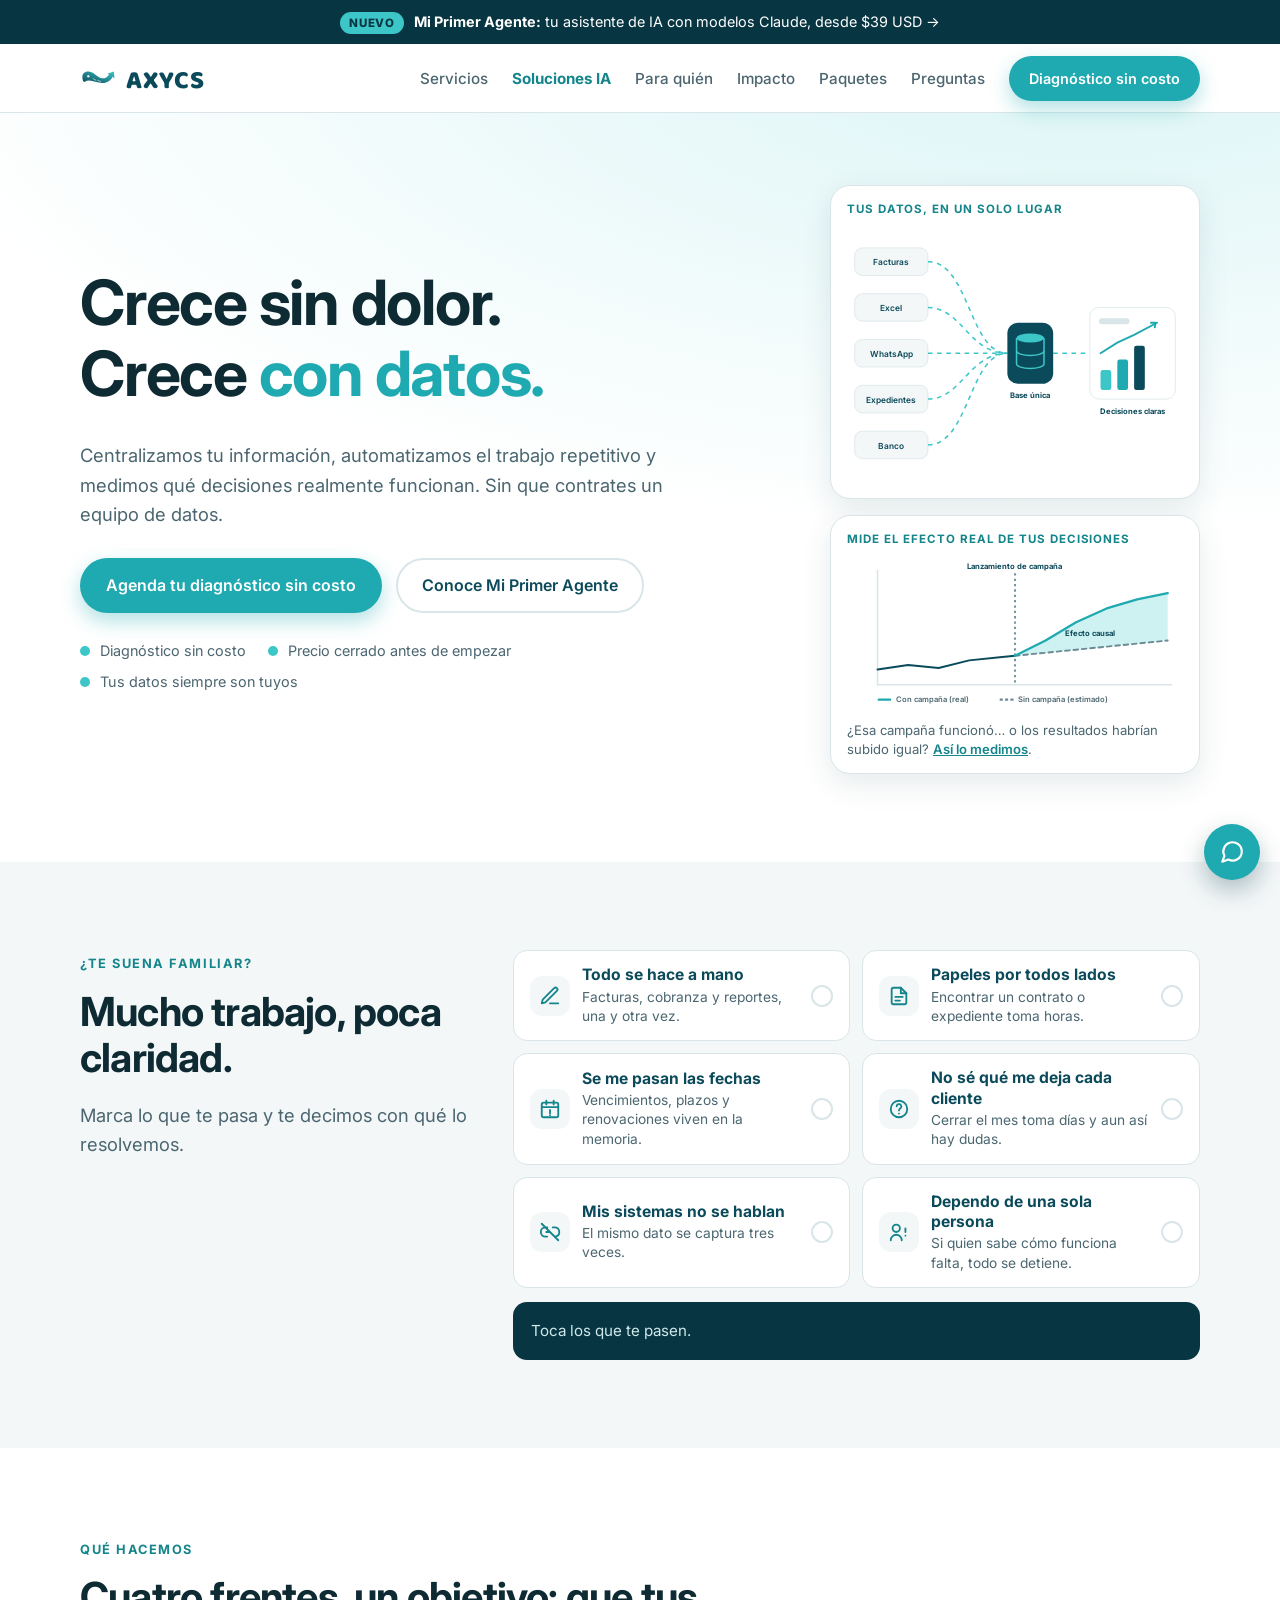
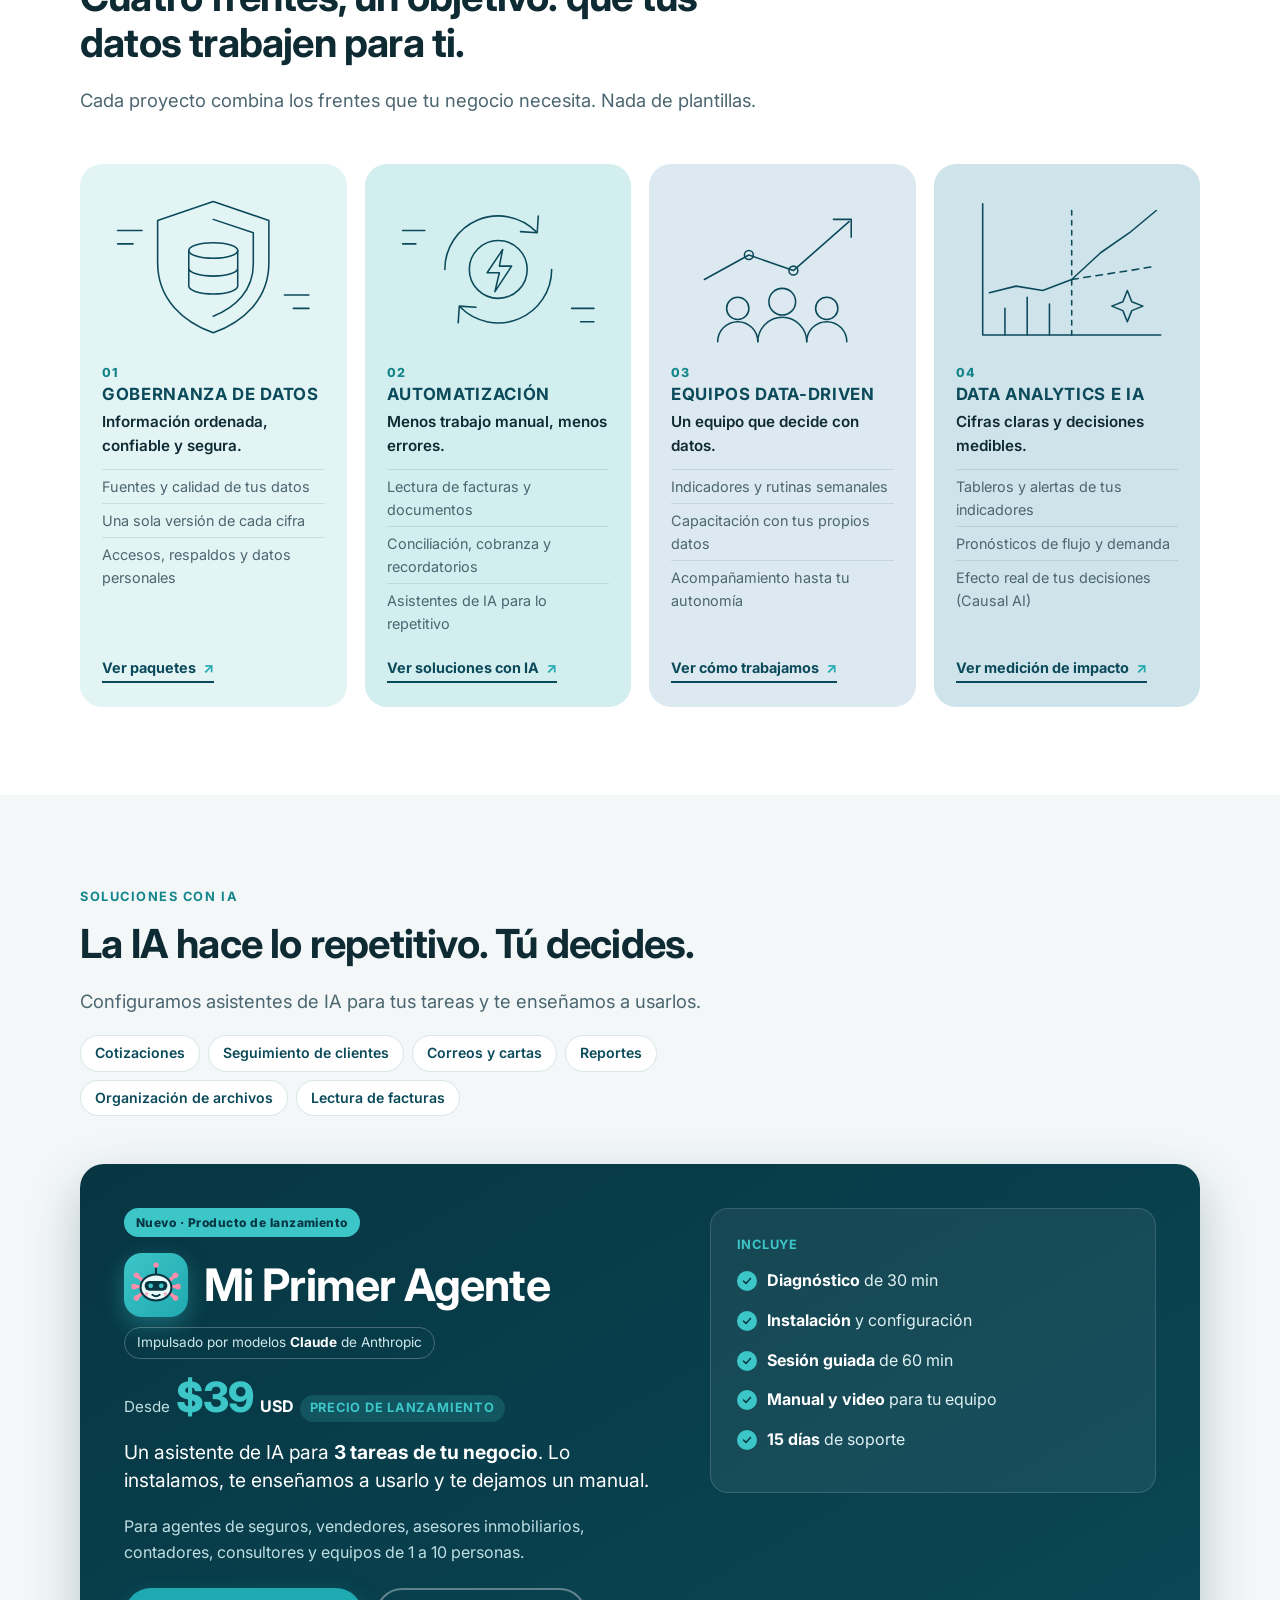
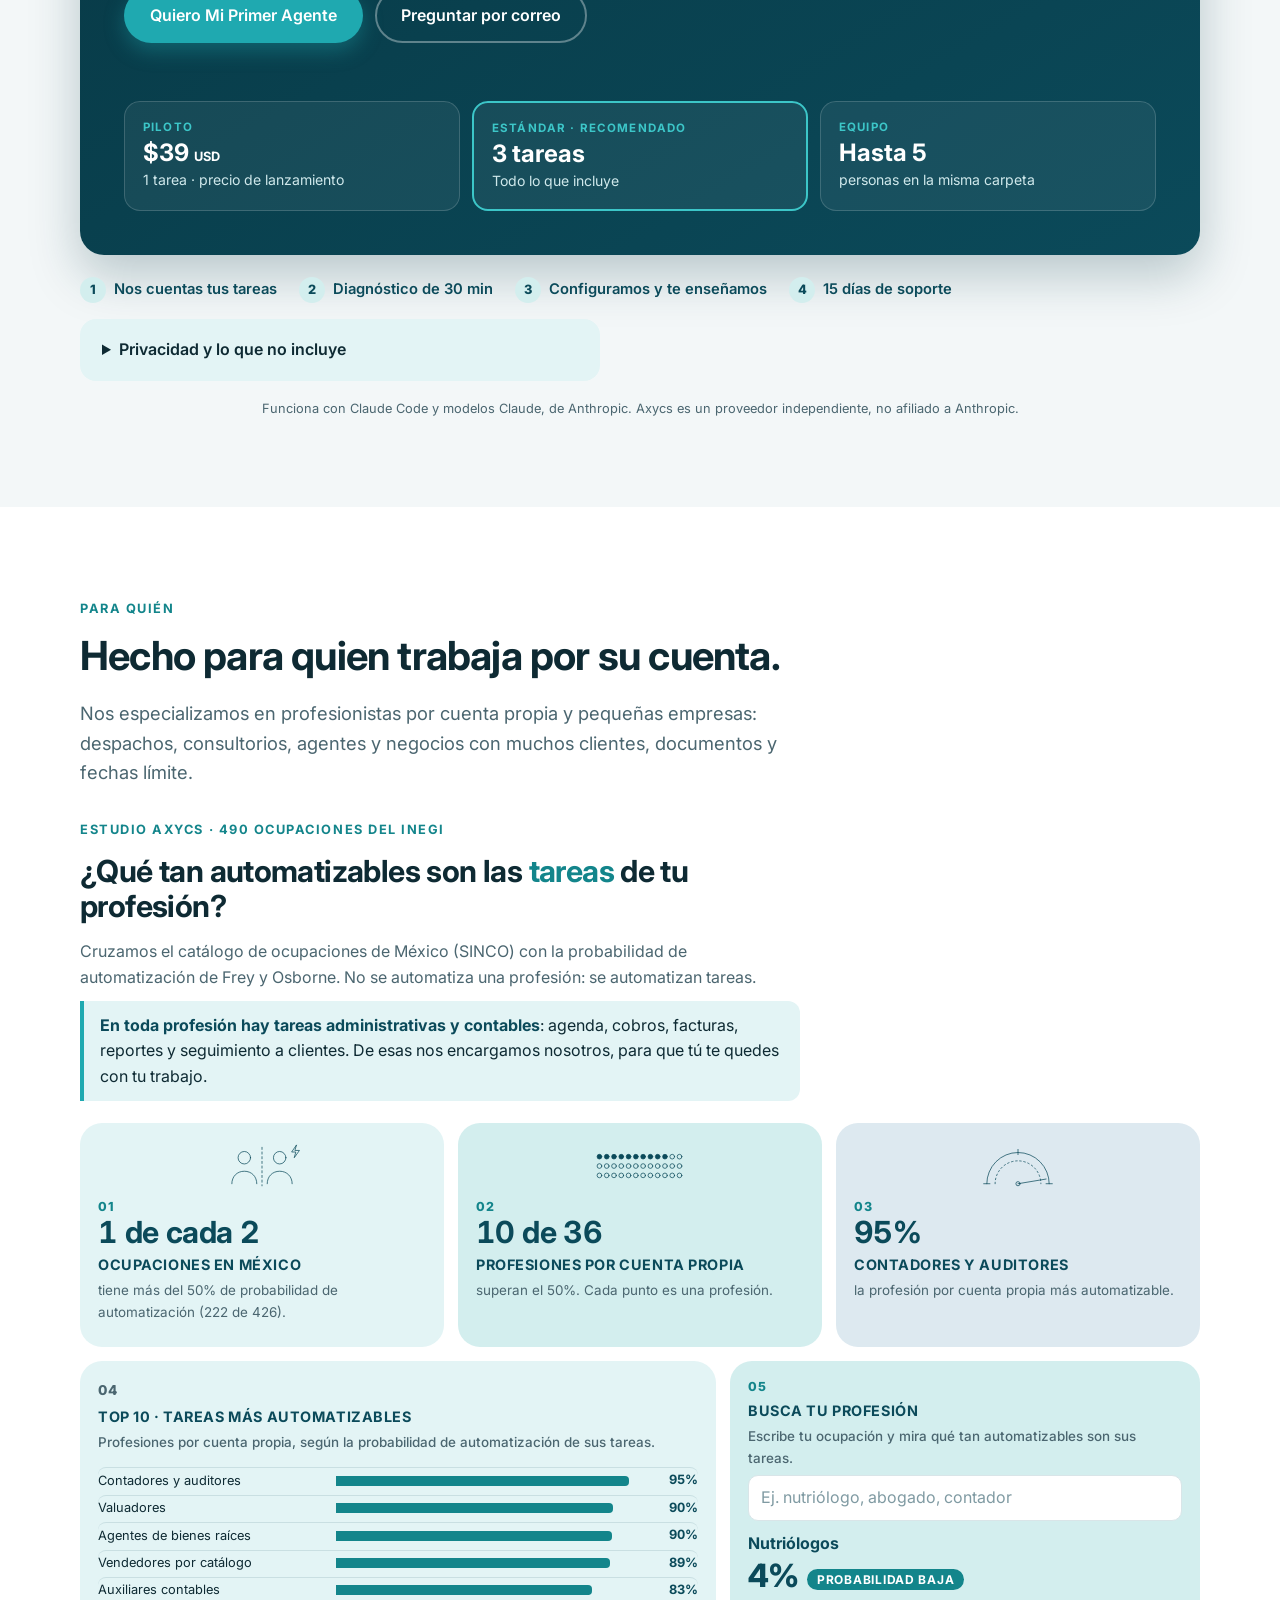
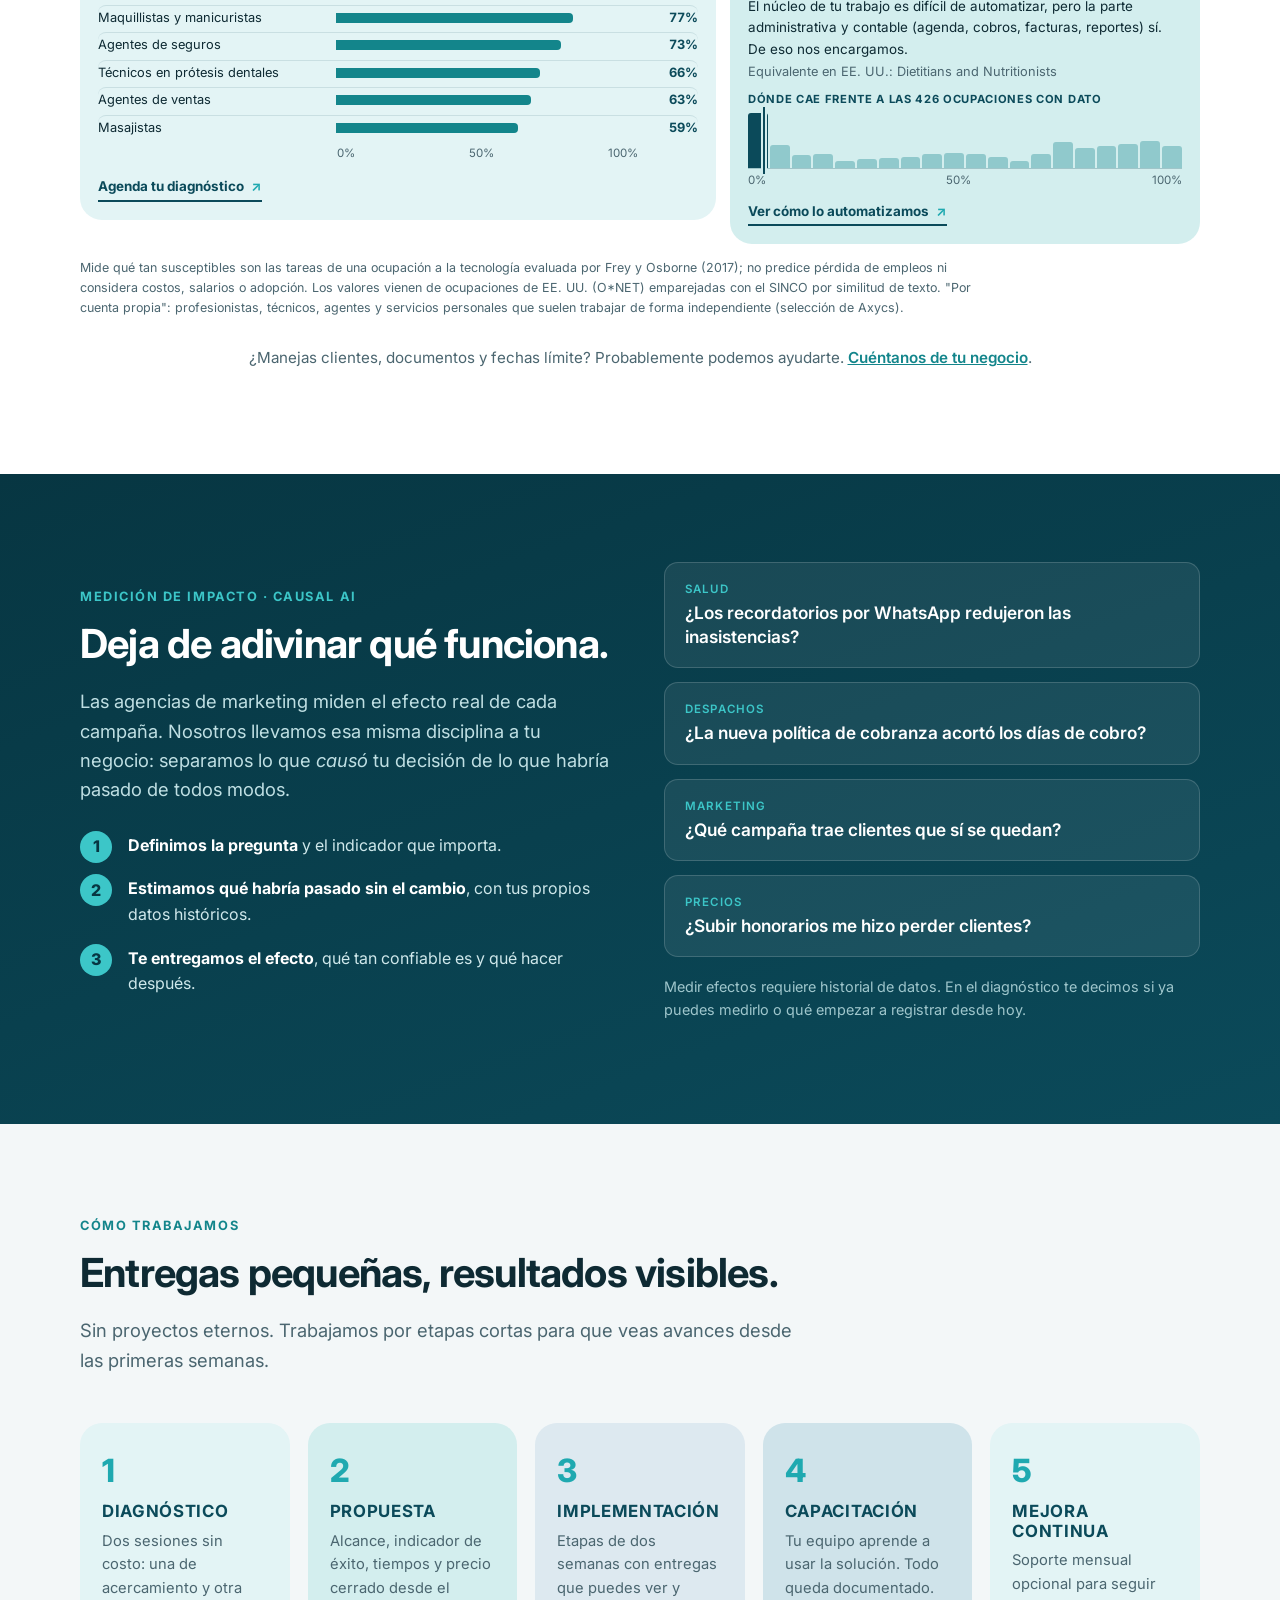
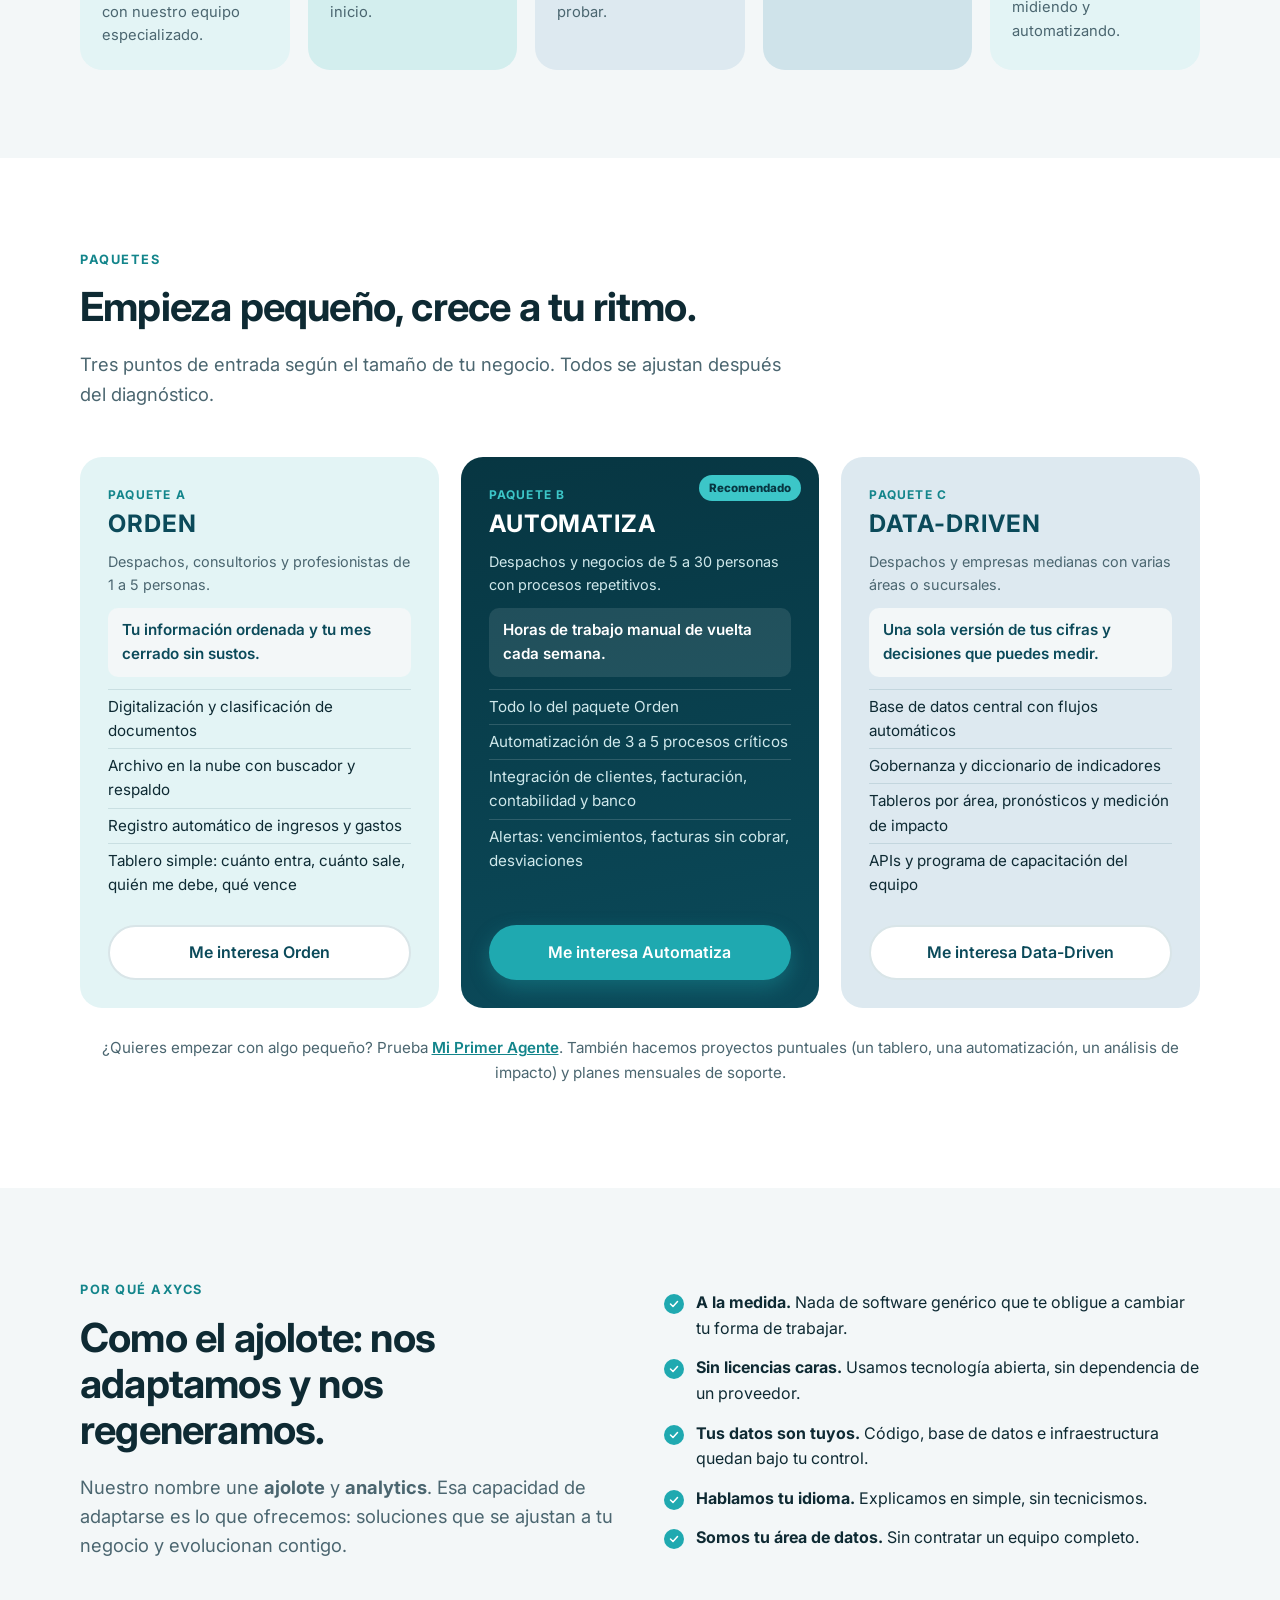
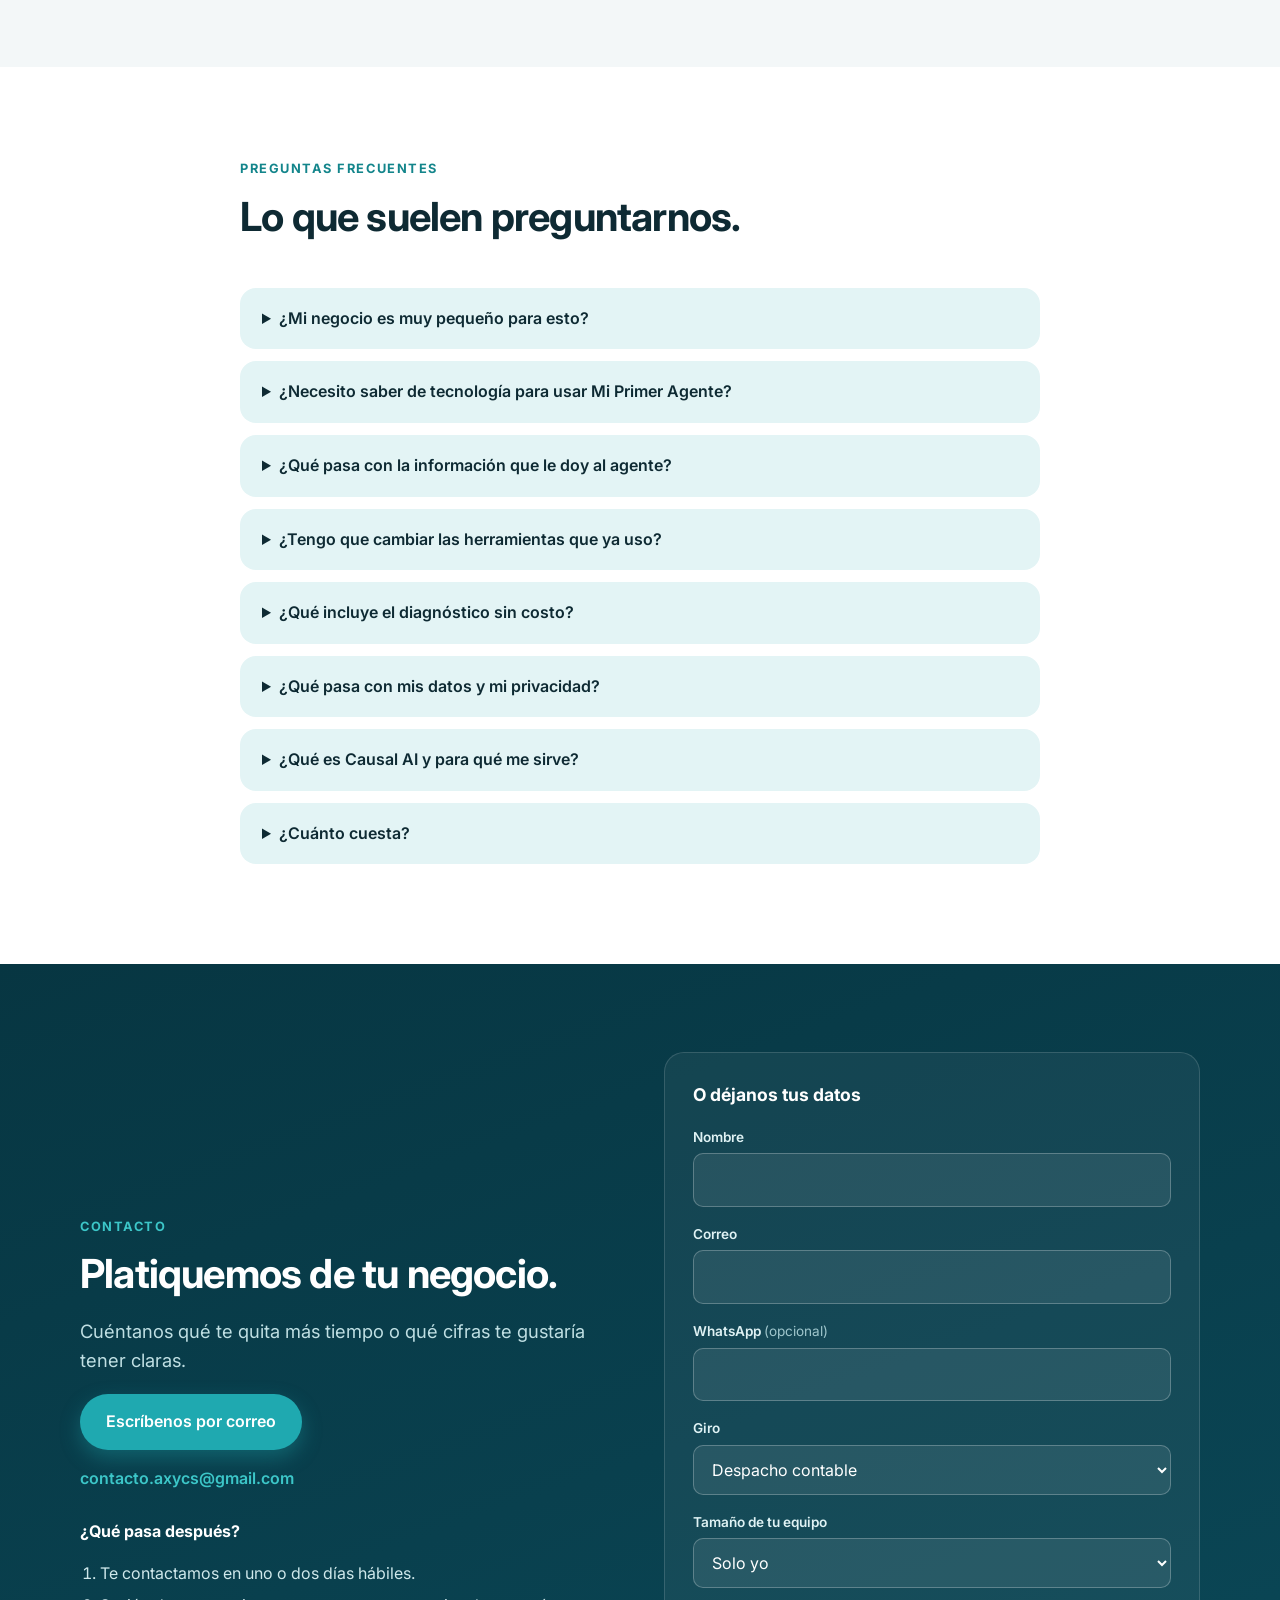
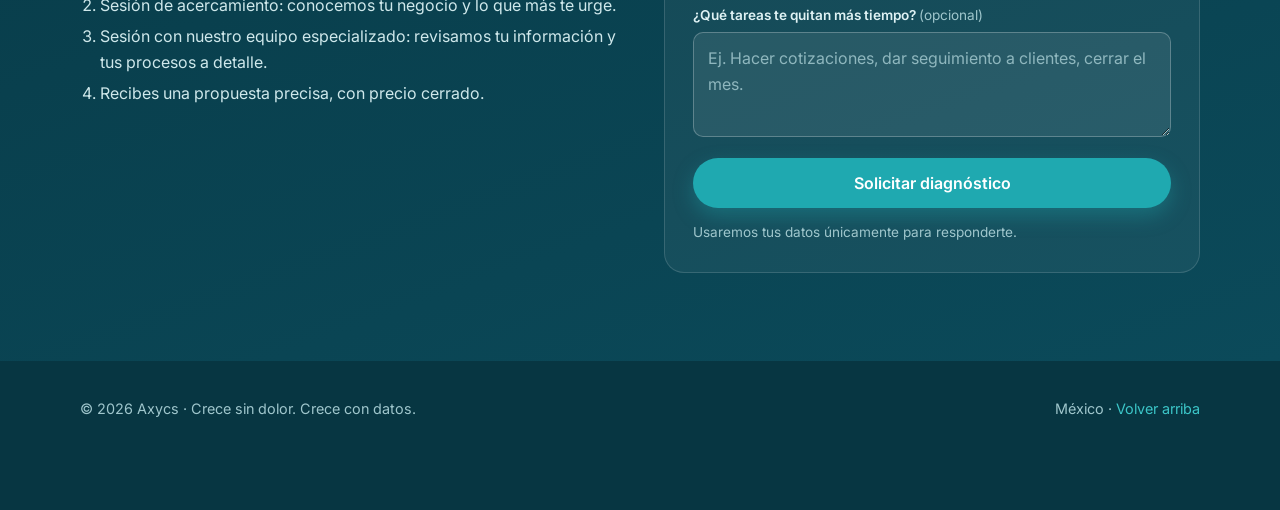
==== commit 5e9791a8: "Para quién: énfasis en tareas y en la parte administrativa y contable; nueva URL axycs.github.io Co-" ====
--- a/index.html
+++ b/index.html
@@ -322,8 +322,9 @@
     <div class="auto-study reveal" id="automatizacion">
       <div class="auto-head">
         <span class="eyebrow">Estudio Axycs · 490 ocupaciones del INEGI</span>
-        <h3>¿Qué tan automatizable es tu profesión?</h3>
-        <p>Cruzamos el catálogo de ocupaciones de México (SINCO) con la probabilidad de automatización de Frey y Osborne. Lo automatizable no es tu profesión: son tareas. Justo las que te quitamos de encima.</p>
+        <h3>¿Qué tan automatizables son las <em>tareas</em> de tu profesión?</h3>
+        <p>Cruzamos el catálogo de ocupaciones de México (SINCO) con la probabilidad de automatización de Frey y Osborne. No se automatiza una profesión: se automatizan tareas.</p>
+        <p class="auto-admin"><strong>En toda profesión hay tareas administrativas y contables</strong>: agenda, cobros, facturas, reportes y seguimiento a clientes. De esas nos encargamos nosotros, para que tú te quedes con tu trabajo.</p>
       </div>
       <div class="auto-stats tiles">
         <article class="front stat">
@@ -361,8 +362,8 @@
         <figure class="auto-card front">
           <figcaption>
             <span class="front-num">04</span>
-            <h4>Top 10 · por cuenta propia</h4>
-            <p class="front-claim">Probabilidad de automatización de sus tareas.</p>
+            <h4>Top 10 · tareas más automatizables</h4>
+            <p class="front-claim">Profesiones por cuenta propia, según la probabilidad de automatización de sus tareas.</p>
           </figcaption>
           <ol class="bars" id="auto-top"></ol>
           <div class="bar-row bar-axis" aria-hidden="true"><span></span><span class="bars-axis"><span>0%</span><span>50%</span><span>100%</span></span><span></span></div>
@@ -371,7 +372,7 @@
         <div class="auto-card front">
           <span class="front-num">05</span>
           <h4><label for="auto-q">Busca tu profesión</label></h4>
-          <p class="front-claim">Escribe tu ocupación y mira dónde cae.</p>
+          <p class="front-claim">Escribe tu ocupación y mira qué tan automatizables son sus tareas.</p>
           <div class="auto-search">
             <input id="auto-q" type="search" placeholder="Ej. nutriólogo, abogado, contador" autocomplete="off"
                    role="combobox" aria-expanded="false" aria-controls="auto-list" aria-autocomplete="list">
@@ -554,7 +555,7 @@
       <input type="hidden" name="_subject" value="Nuevo contacto desde axycs">
       <input type="hidden" name="_template" value="table">
       <input type="hidden" name="_captcha" value="false">
-      <input type="hidden" name="_next" value="https://diegosreco.github.io/axycs/?enviado=1#contacto">
+      <input type="hidden" name="_next" value="https://axycs.github.io/?enviado=1#contacto">
       <p class="form-title">O déjanos tus datos</p>
       <div><label for="nombre">Nombre</label><input id="nombre" name="nombre" required autocomplete="name"></div>
       <div><label for="email">Correo</label><input id="email" name="email" type="email" required autocomplete="email"></div>
--- a/styles.css
+++ b/styles.css
@@ -472,3 +472,25 @@
 .front h4 label { font: inherit; color: inherit; letter-spacing: inherit; }
 .front .auto-list { padding: 6px; margin: 0; flex: none; }
 .front .auto-list li { border-top: 0; padding: 8px 10px; }
+
+/* Para quién compacto (30% menos alto) */
+#industrias .front { padding: 16px 18px 18px; }
+#industrias .front-art.sm { aspect-ratio: auto; height: 52px; margin-bottom: 6px; }
+#industrias .stat-num { font-size: clamp(1.6rem, 2.6vw, 1.9rem); margin: 0 0 2px; }
+#industrias .front h4 { font-size: .9rem; margin: 2px 0 4px; }
+#industrias .stat p, #industrias .front-claim { font-size: .84rem; margin-bottom: 6px; }
+#industrias .auto-stats, #industrias .auto-grid { gap: 14px; }
+#industrias .auto-stats { margin-bottom: 14px; }
+#industrias .bar-row { padding-top: 2px; padding-bottom: 2px; font-size: .8rem; }
+#industrias .bar-track { height: 10px; }
+#industrias .auto-search input { padding: 9px 12px; }
+#industrias .auto-result { margin: 10px 0 8px; min-height: 92px; }
+#industrias .auto-big { font-size: 2rem; margin-bottom: 2px; }
+#industrias .auto-msg { font-size: .84rem; margin-bottom: 2px; }
+#industrias .auto-hist-title { font-size: .7rem; margin-bottom: 4px; }
+#industrias .auto-hist { height: 56px; }
+#industrias .auto-card .front-link { margin-top: 12px; font-size: .84rem; }
+#industrias .bars-axis { margin-top: 2px; }
+.auto-head h3 em { font-style: normal; color: var(--teal-dark); }
+.auto-admin { margin-top: 10px !important; padding: 12px 16px; border-left: 4px solid var(--teal); background: var(--tint-1); border-radius: 0 12px 12px 0; color: var(--ink) !important; }
+.auto-admin strong { color: var(--deep); }
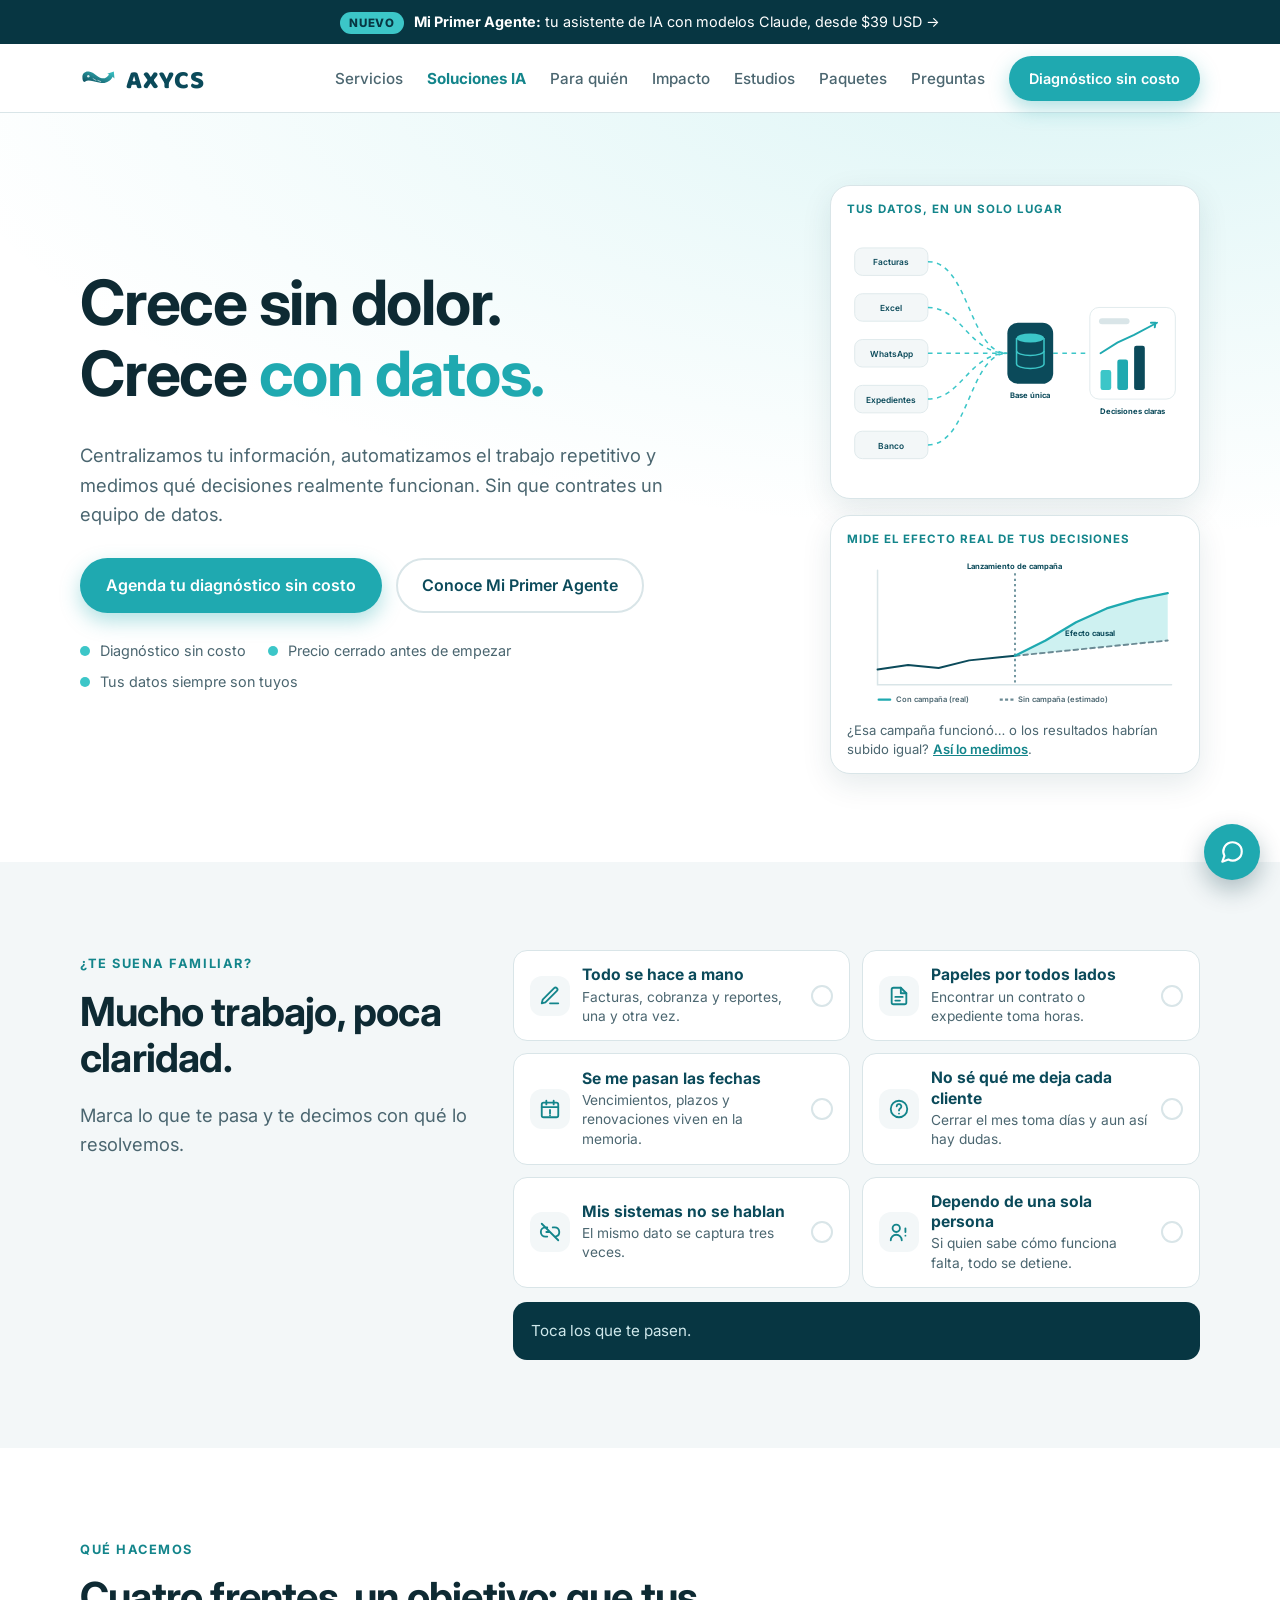
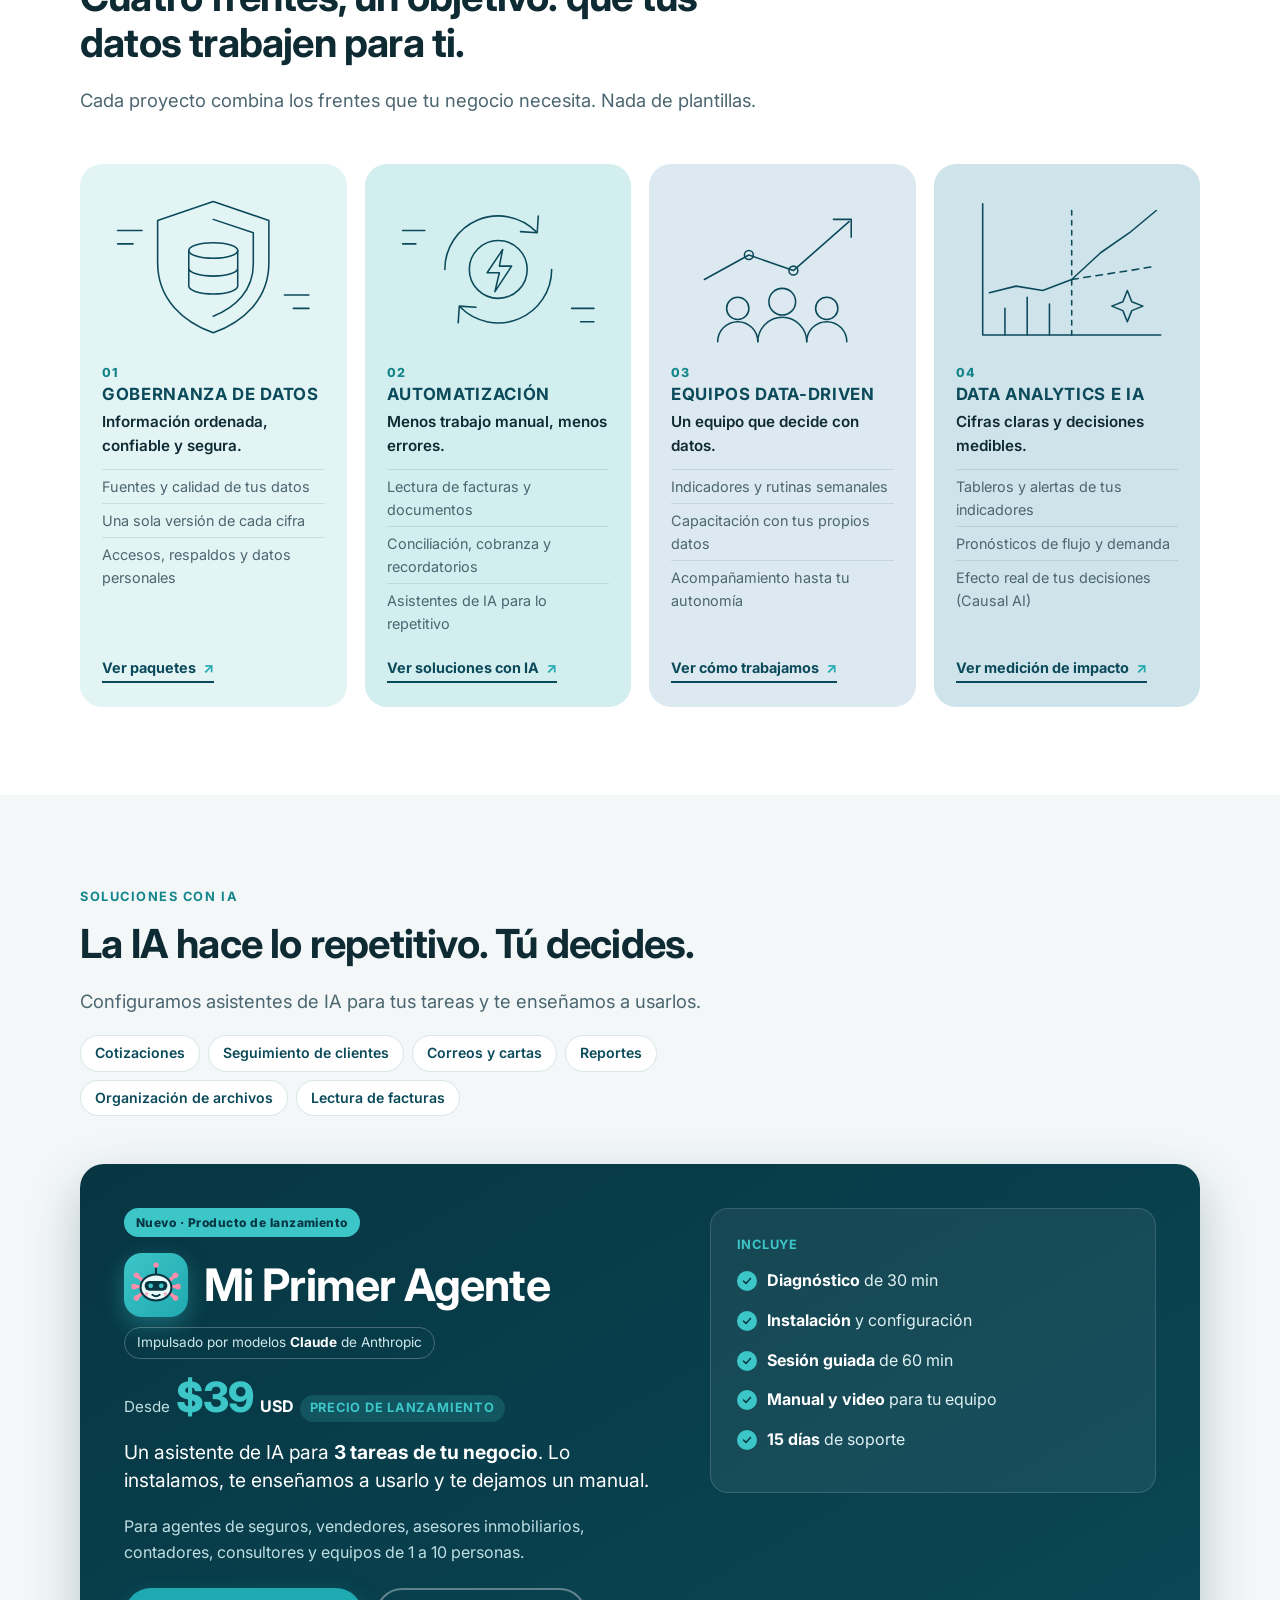
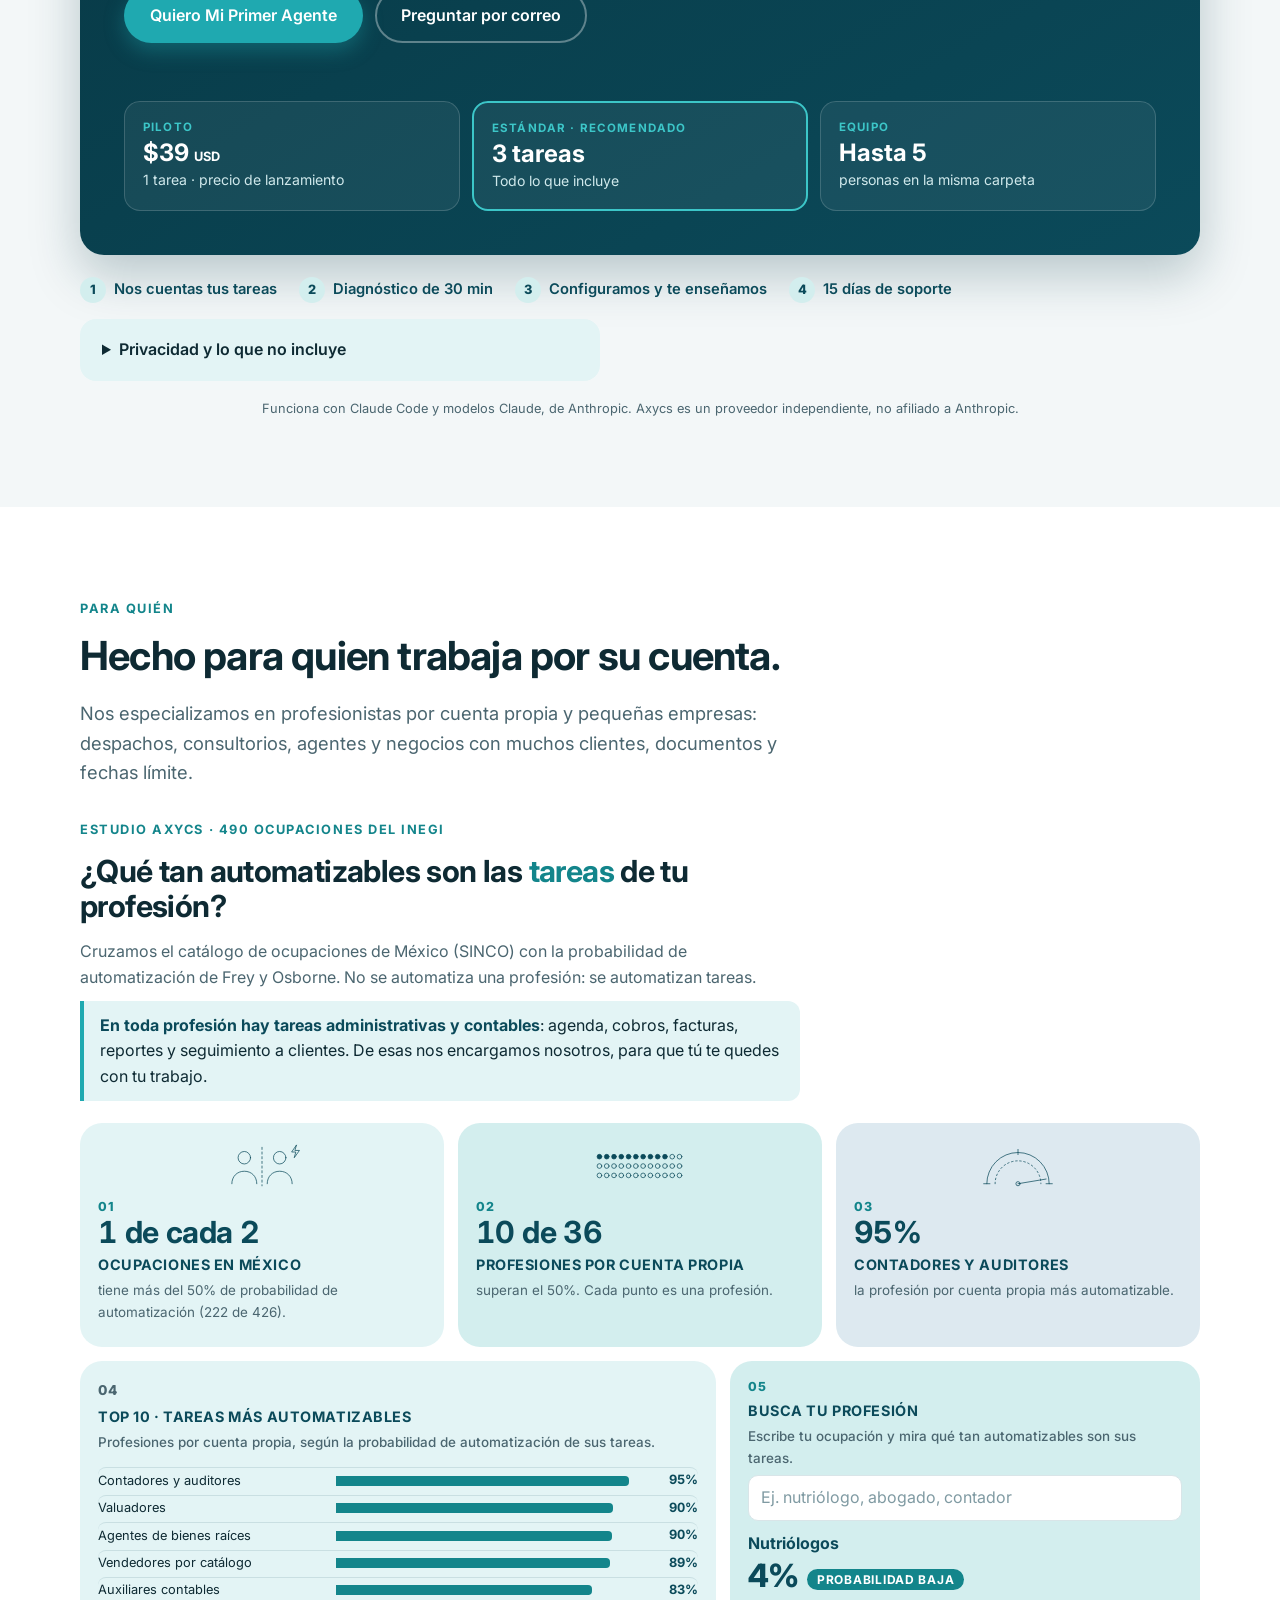
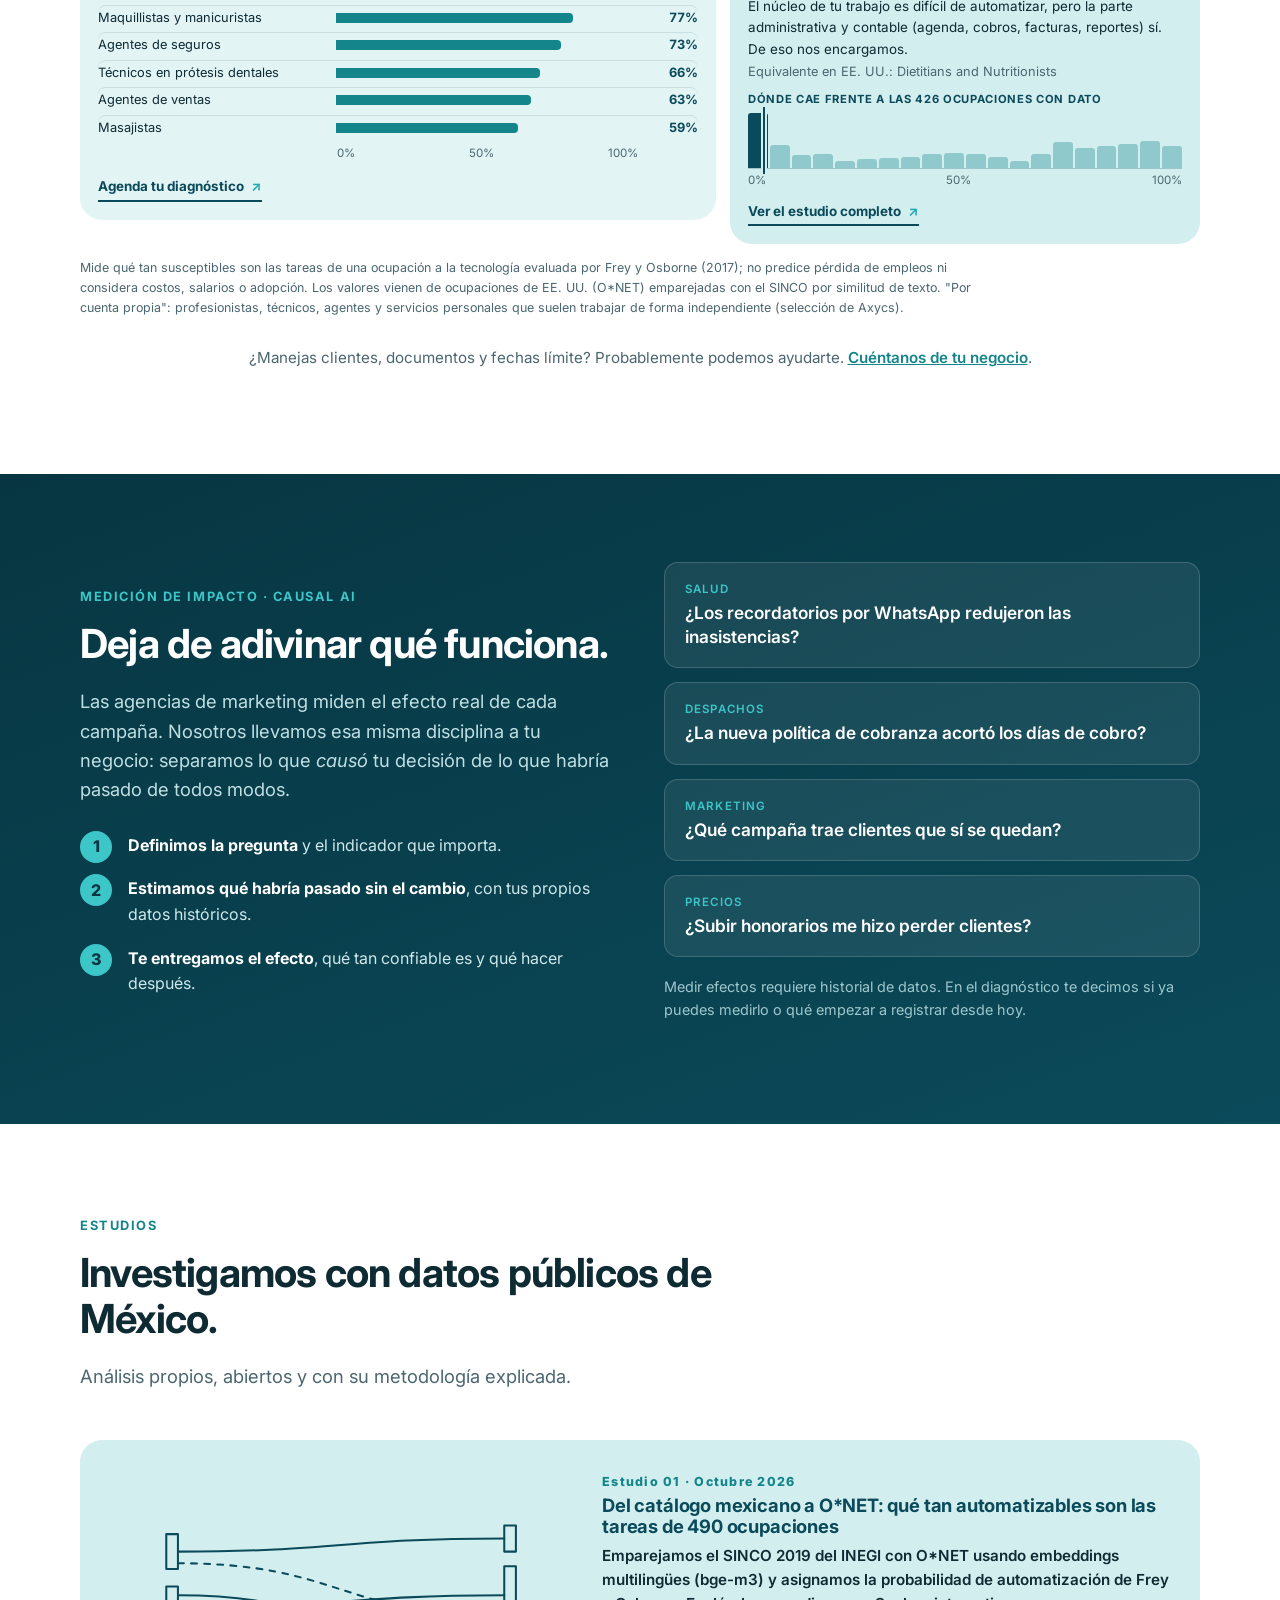
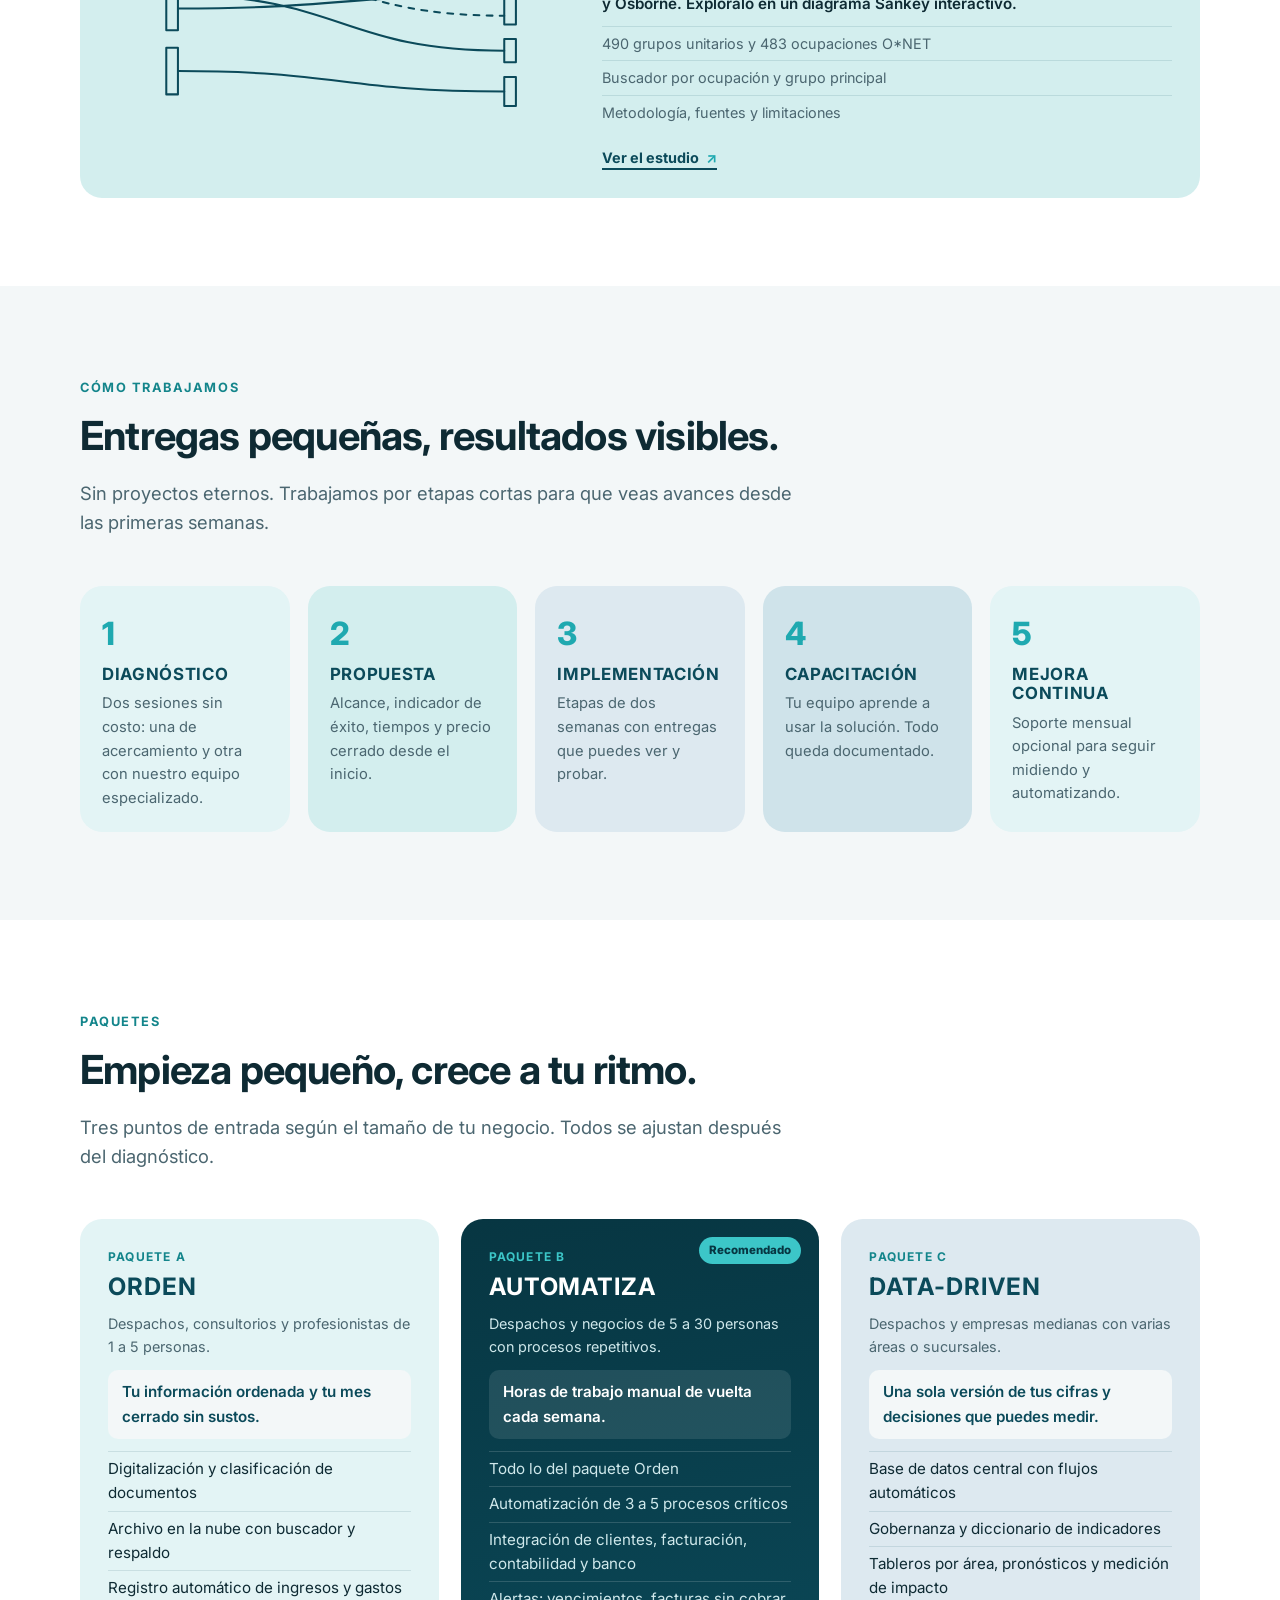
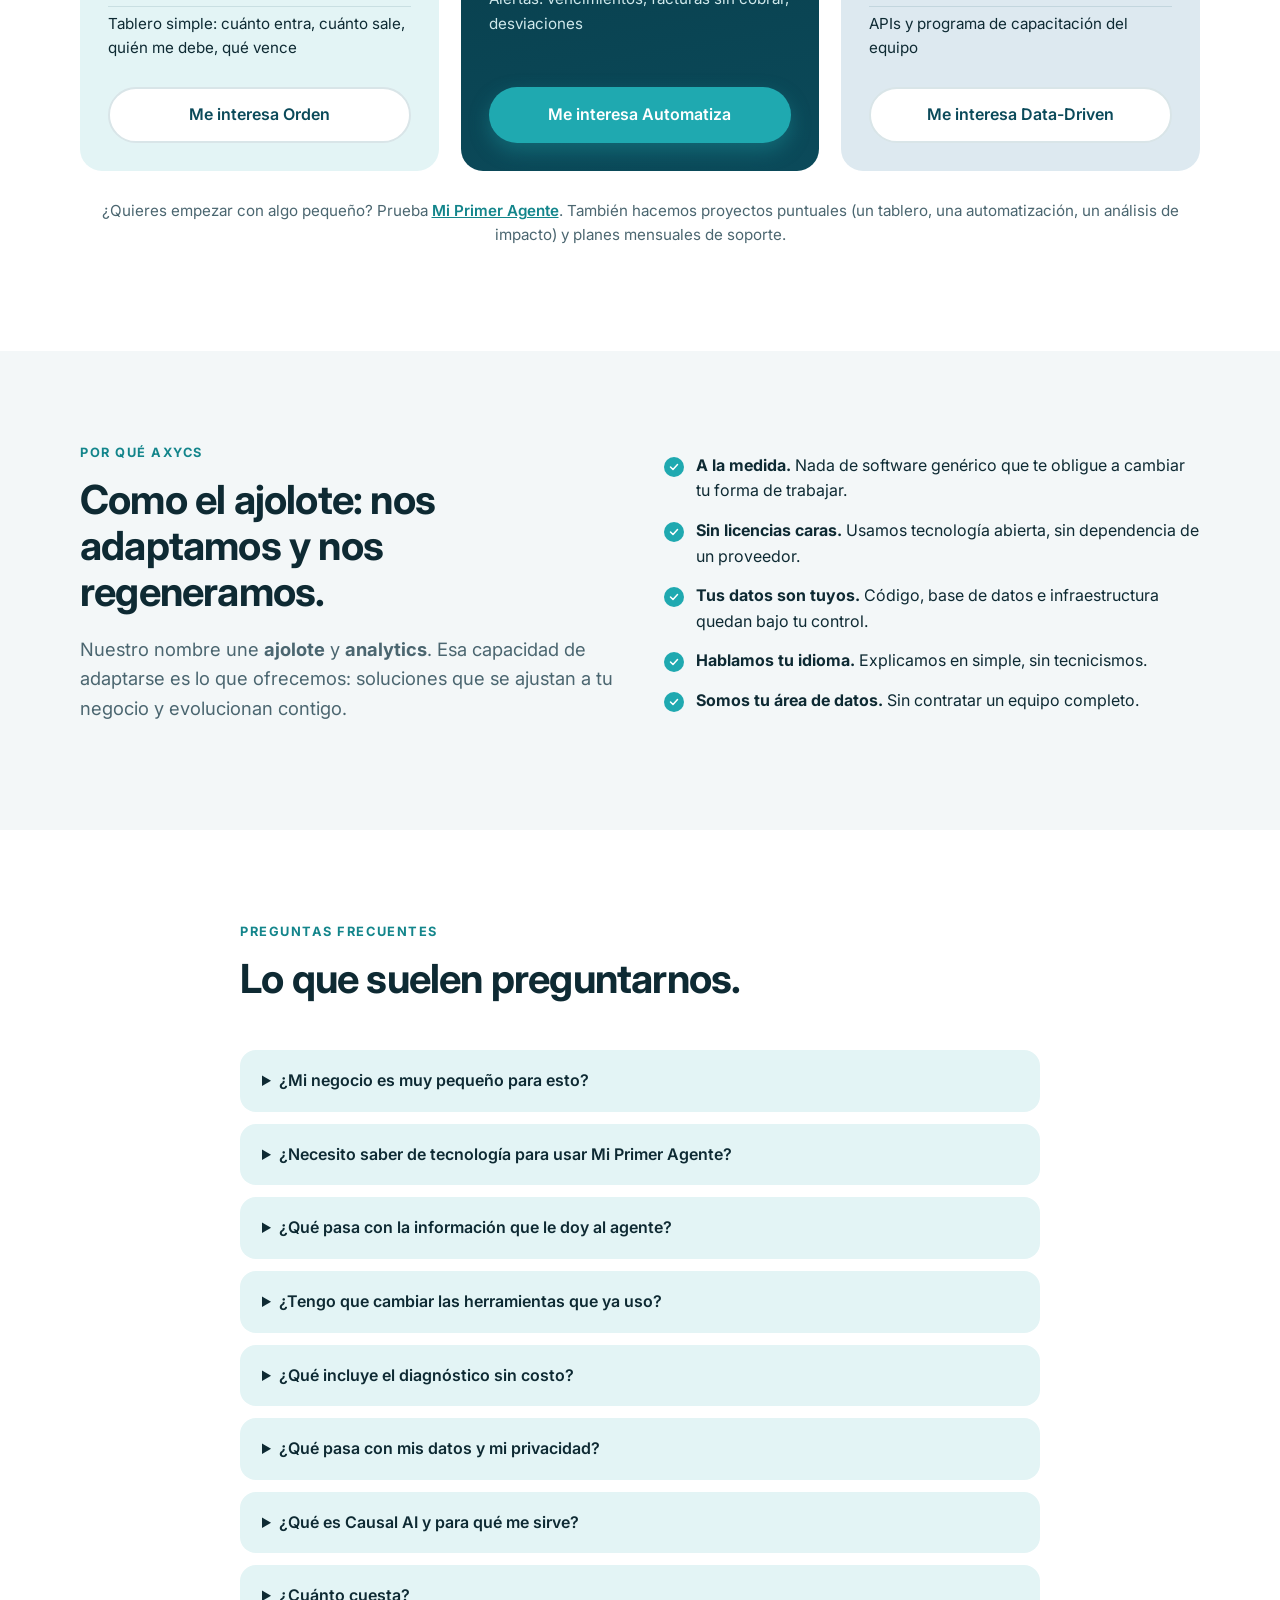
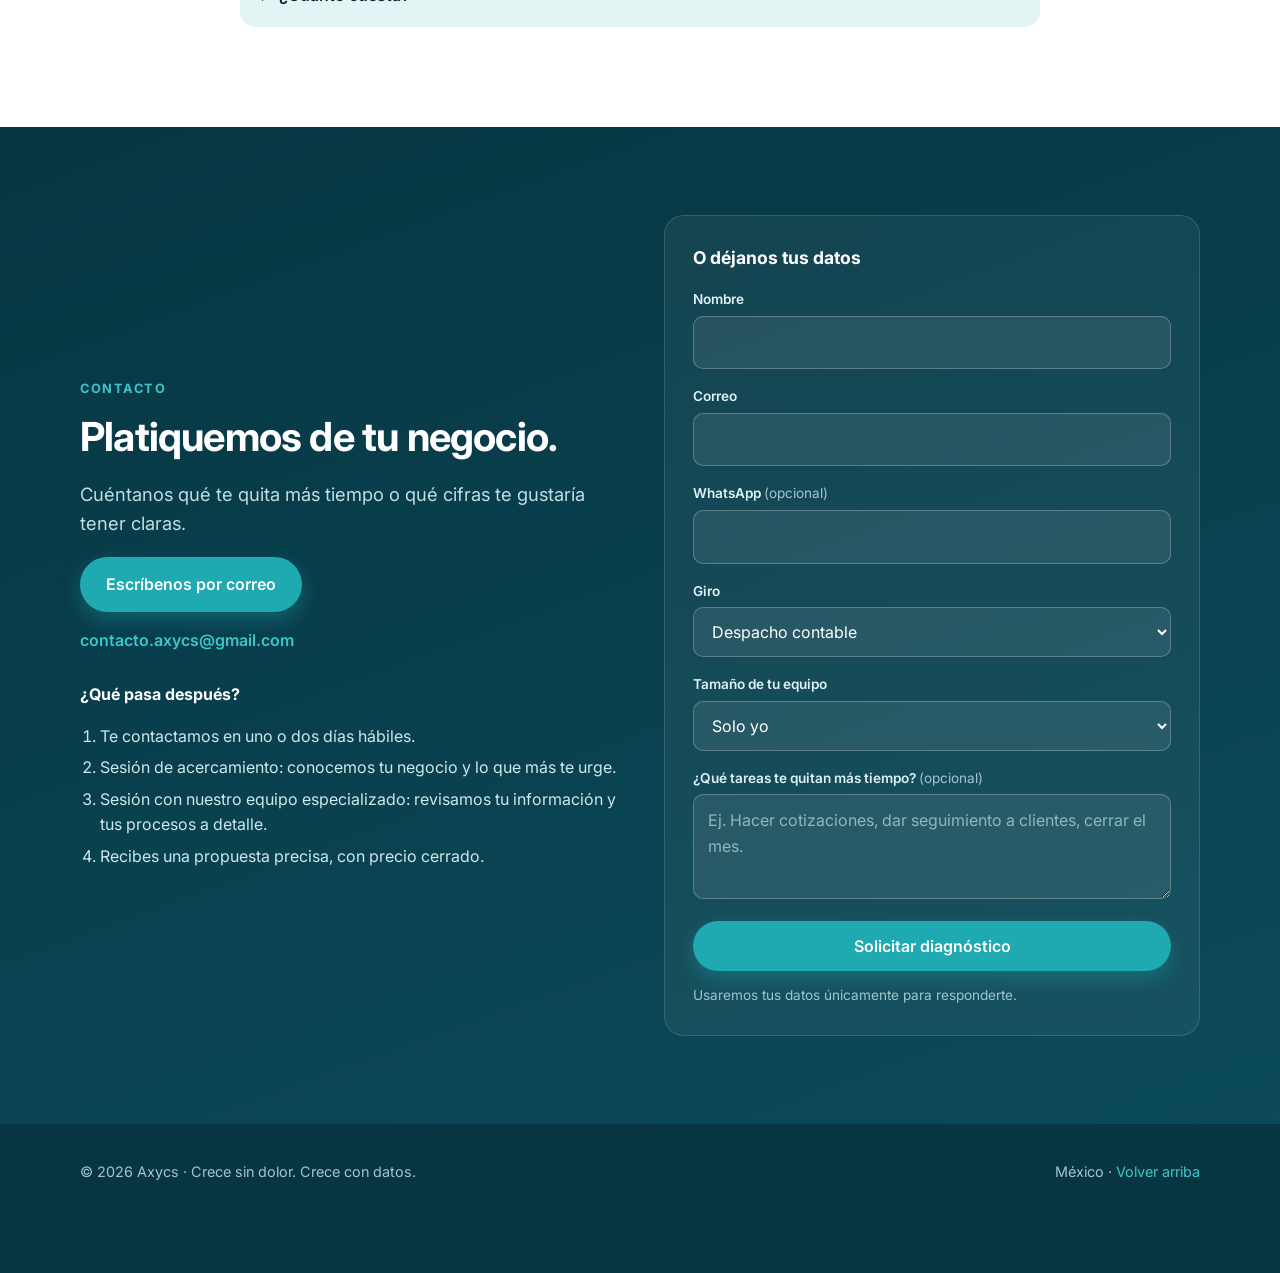
==== commit 4936079d: "Sección Estudios y estudio 01: Sankey interactivo SINCO 2019 a O*NET con probabilidad de automatizac" ====
--- a/index.html
+++ b/index.html
@@ -35,6 +35,7 @@
       <li><a class="link link-hot" href="#ia">Soluciones IA</a></li>
       <li><a class="link" href="#industrias">Para quién</a></li>
       <li><a class="link" href="#impacto">Impacto</a></li>
+      <li><a class="link" href="#estudios">Estudios</a></li>
       <li><a class="link" href="#paquetes">Paquetes</a></li>
       <li><a class="link" href="#faq">Preguntas</a></li>
       <li><a class="btn btn-primary btn-sm" href="#contacto">Diagnóstico sin costo</a></li>
@@ -386,7 +387,7 @@
             <div class="auto-hist" id="auto-hist" role="img" aria-label="Distribución de la probabilidad de automatización de las ocupaciones"></div>
             <div class="bars-axis" aria-hidden="true"><span>0%</span><span>50%</span><span>100%</span></div>
           </div>
-          <a class="front-link" href="#ia">Ver cómo lo automatizamos <span aria-hidden="true">↗</span></a>
+          <a class="front-link" href="estudios/automatizacion-sinco-onet.html">Ver el estudio completo <span aria-hidden="true">↗</span></a>
         </div>
       </div>
       <p class="auto-note">Mide qué tan susceptibles son las tareas de una ocupación a la tecnología evaluada por Frey y Osborne (2017); no predice pérdida de empleos ni considera costos, salarios o adopción. Los valores vienen de ocupaciones de EE. UU. (O*NET) emparejadas con el SINCO por similitud de texto. "Por cuenta propia": profesionistas, técnicos, agentes y servicios personales que suelen trabajar de forma independiente (selección de Axycs).</p>
@@ -419,6 +420,32 @@
       </div>
       <p class="impact-note">Medir efectos requiere historial de datos. En el diagnóstico te decimos si ya puedes medirlo o qué empezar a registrar desde hoy.</p>
     </div>
+  </div>
+</section>
+
+<!-- ESTUDIOS -->
+<section id="estudios">
+  <div class="wrap">
+    <div class="section-head reveal">
+      <span class="eyebrow">Estudios</span>
+      <h2>Investigamos con datos públicos de México.</h2>
+      <p class="lead">Análisis propios, abiertos y con su metodología explicada.</p>
+    </div>
+    <article class="front study-card reveal">
+      <svg class="front-art" viewBox="0 0 320 150" aria-hidden="true">
+        <path d="M40 20h8v24h-8zM40 56h8v30h-8zM40 98h8v32h-8z"/>
+        <path d="M272 14h8v18h-8zM272 42h8v40h-8zM272 92h8v16h-8zM272 118h8v20h-8z"/>
+        <path d="M48 32C160 32 160 23 272 23M48 71C160 71 160 62 272 62M48 62C160 62 160 100 272 100M48 114C160 114 160 128 272 128"/>
+        <path d="M48 40C160 40 160 76 272 76" stroke-dasharray="4 5"/>
+      </svg>
+      <div>
+        <span class="front-num">Estudio 01 · Octubre 2026</span>
+        <h3>Del catálogo mexicano a O*NET: qué tan automatizables son las tareas de 490 ocupaciones</h3>
+        <p class="front-claim">Emparejamos el SINCO 2019 del INEGI con O*NET usando embeddings multilingües (bge-m3) y asignamos la probabilidad de automatización de Frey y Osborne. Explóralo en un diagrama Sankey interactivo.</p>
+        <ul><li>490 grupos unitarios y 483 ocupaciones O*NET</li><li>Buscador por ocupación y grupo principal</li><li>Metodología, fuentes y limitaciones</li></ul>
+        <a class="front-link" href="estudios/automatizacion-sinco-onet.html">Ver el estudio <span aria-hidden="true">↗</span></a>
+      </div>
+    </article>
   </div>
 </section>
 
--- a/styles.css
+++ b/styles.css
@@ -494,3 +494,74 @@
 .auto-head h3 em { font-style: normal; color: var(--teal-dark); }
 .auto-admin { margin-top: 10px !important; padding: 12px 16px; border-left: 4px solid var(--teal); background: var(--tint-1); border-radius: 0 12px 12px 0; color: var(--ink) !important; }
 .auto-admin strong { color: var(--deep); }
+
+/* Estudios */
+.study-nav { display: flex; gap: 18px; list-style: none; margin: 0; padding: 0; align-items: center; }
+.study-nav a.link { text-decoration: none; font-weight: 600; font-size: .95rem; color: var(--muted); }
+.study-hero { padding: 64px 0 56px; background: radial-gradient(1000px 420px at 85% -10%, rgba(60,198,200,.16), transparent), var(--white); }
+.study-hero h1 { font-size: clamp(2rem, 4.2vw, 3rem); max-width: 22ch; }
+.study-stats { margin-top: 36px; }
+.study-stats .stat-num { font-size: clamp(1.8rem, 3vw, 2.3rem); }
+.sk-card { position: relative; background: var(--white); border-radius: 22px; padding: 22px; box-shadow: var(--shadow); }
+.sk-controls { display: grid; grid-template-columns: 1.3fr 1fr auto; gap: 16px; align-items: end; margin-bottom: 18px; }
+.sk-field label { display: block; font-size: .78rem; font-weight: 700; letter-spacing: .06em; text-transform: uppercase; color: var(--deep); margin-bottom: 6px; }
+.sk-field select, .sk-field input { color: var(--ink); background: var(--tint-1); border: 1.5px solid transparent; margin: 0; padding: 11px 12px; }
+.sk-field select:focus, .sk-field input:focus { outline: 2px solid var(--teal); }
+.sk-search { position: relative; }
+.sk-search .auto-list { padding: 6px; }
+.sk-legend { font-size: .72rem; color: var(--muted); min-width: 200px; }
+.sk-legend > span { display: block; font-weight: 700; letter-spacing: .06em; text-transform: uppercase; color: var(--deep); margin-bottom: 6px; }
+.sk-ramp { height: 10px; border-radius: 5px; }
+.sk-ramp-ticks { display: flex; justify-content: space-between; margin-top: 3px; }
+.sk-body { display: grid; grid-template-columns: 1fr 280px; gap: 18px; align-items: start; }
+.sk-scroll { overflow-x: auto; }
+#sk-svg { width: 100%; height: auto; display: block; font-family: "Inter", sans-serif; }
+#sk-svg text { font-size: 12px; fill: var(--ink); }
+#sk-svg .sk-guide { stroke: rgba(11, 74, 90, .35); stroke-width: 1; fill: none; }
+#sk-svg .sk-val { font-weight: 700; fill: var(--deep); }
+.sk-flow { opacity: .6; transition: opacity .15s; cursor: pointer; }
+.sk-flow.on { opacity: .9; }
+.sk-flow.off { opacity: .12; }
+.sk-left { cursor: pointer; }
+.sk-left:focus { outline: none; }
+.sk-left:focus-visible text, .sk-left:hover text { text-decoration: underline; }
+.sk-left.sel text { font-weight: 700; }
+.sk-detail { background: var(--tint-1); border-radius: 18px; padding: 18px; position: sticky; top: calc(var(--header) + 16px); }
+.sk-detail h4 { margin: 4px 0 2px; color: var(--deep); font-size: 1rem; line-height: 1.3; }
+.sk-big { font-size: 2.4rem; font-weight: 800; color: var(--deep); margin: 4px 0 0; line-height: 1.1; font-variant-numeric: tabular-nums; }
+.sk-cap { font-size: .78rem; color: var(--muted); margin: 4px 0 10px; }
+.sk-flag { font-size: .8rem; font-weight: 700; color: var(--deep); background: var(--white); border-radius: 8px; padding: 6px 10px; margin: 0 0 10px; }
+.sk-sub { font-size: .72rem; font-weight: 700; letter-spacing: .06em; text-transform: uppercase; color: var(--deep); margin: 10px 0 6px; }
+.sk-cands { list-style: none; padding: 0; margin: 0; font-size: .82rem; color: var(--muted); }
+.sk-cands li { display: grid; grid-template-columns: 12px 1fr; gap: 8px; padding: 6px 0; border-top: 1px solid rgba(11, 74, 90, .12); }
+.sk-cands strong { color: var(--ink); }
+.sk-sw { width: 12px; height: 12px; border-radius: 3px; margin-top: 3px; }
+.sk-table { margin-top: 16px; background: var(--tint-1); }
+.sk-table-wrap { overflow-x: auto; margin-top: 12px; }
+.sk-table table { border-collapse: collapse; width: 100%; font-size: .82rem; }
+.sk-table th, .sk-table td { text-align: left; padding: 6px 8px; border-bottom: 1px solid rgba(11, 74, 90, .12); vertical-align: top; }
+.sk-table th { color: var(--deep); font-size: .72rem; text-transform: uppercase; letter-spacing: .05em; }
+.study-notes { margin-top: 36px; align-items: start; }
+.study-notes h3 { color: var(--deep); }
+.study-notes code, .study-sources code { font-size: .85em; background: var(--tint-1); padding: 1px 5px; border-radius: 5px; }
+.study-sources { margin-top: 28px; font-size: .82rem; color: var(--muted); max-width: 900px; }
+.study-sources a, .front-claim a { color: var(--teal-dark); }
+.study-cta { display: flex; flex-wrap: wrap; gap: 12px; }
+.study-page footer { padding-bottom: 36px; }
+@media (max-width: 960px) {
+  .sk-controls { grid-template-columns: 1fr; }
+  .sk-body { grid-template-columns: 1fr; }
+  .sk-detail { position: static; }
+}
+@media (max-width: 560px) {
+  .study-nav .link { display: none; }
+}
+#metodologia .front-claim { font-weight: 400; color: var(--ink); }
+.study-card { display: grid; grid-template-columns: .9fr 1.1fr; gap: 28px; align-items: center; padding: 28px; --tint: var(--tint-2); }
+.study-card h3 { font-size: 1.15rem; text-transform: none; letter-spacing: -0.01em; }
+.study-card .front-art { aspect-ratio: auto; height: auto; }
+@media (max-width: 760px) {
+  .study-card { grid-template-columns: 1fr; }
+}
+.sk-hint { display: none; font-size: .78rem; color: var(--muted); margin: 0 0 6px; }
+@media (max-width: 760px) { .sk-hint { display: block; } }
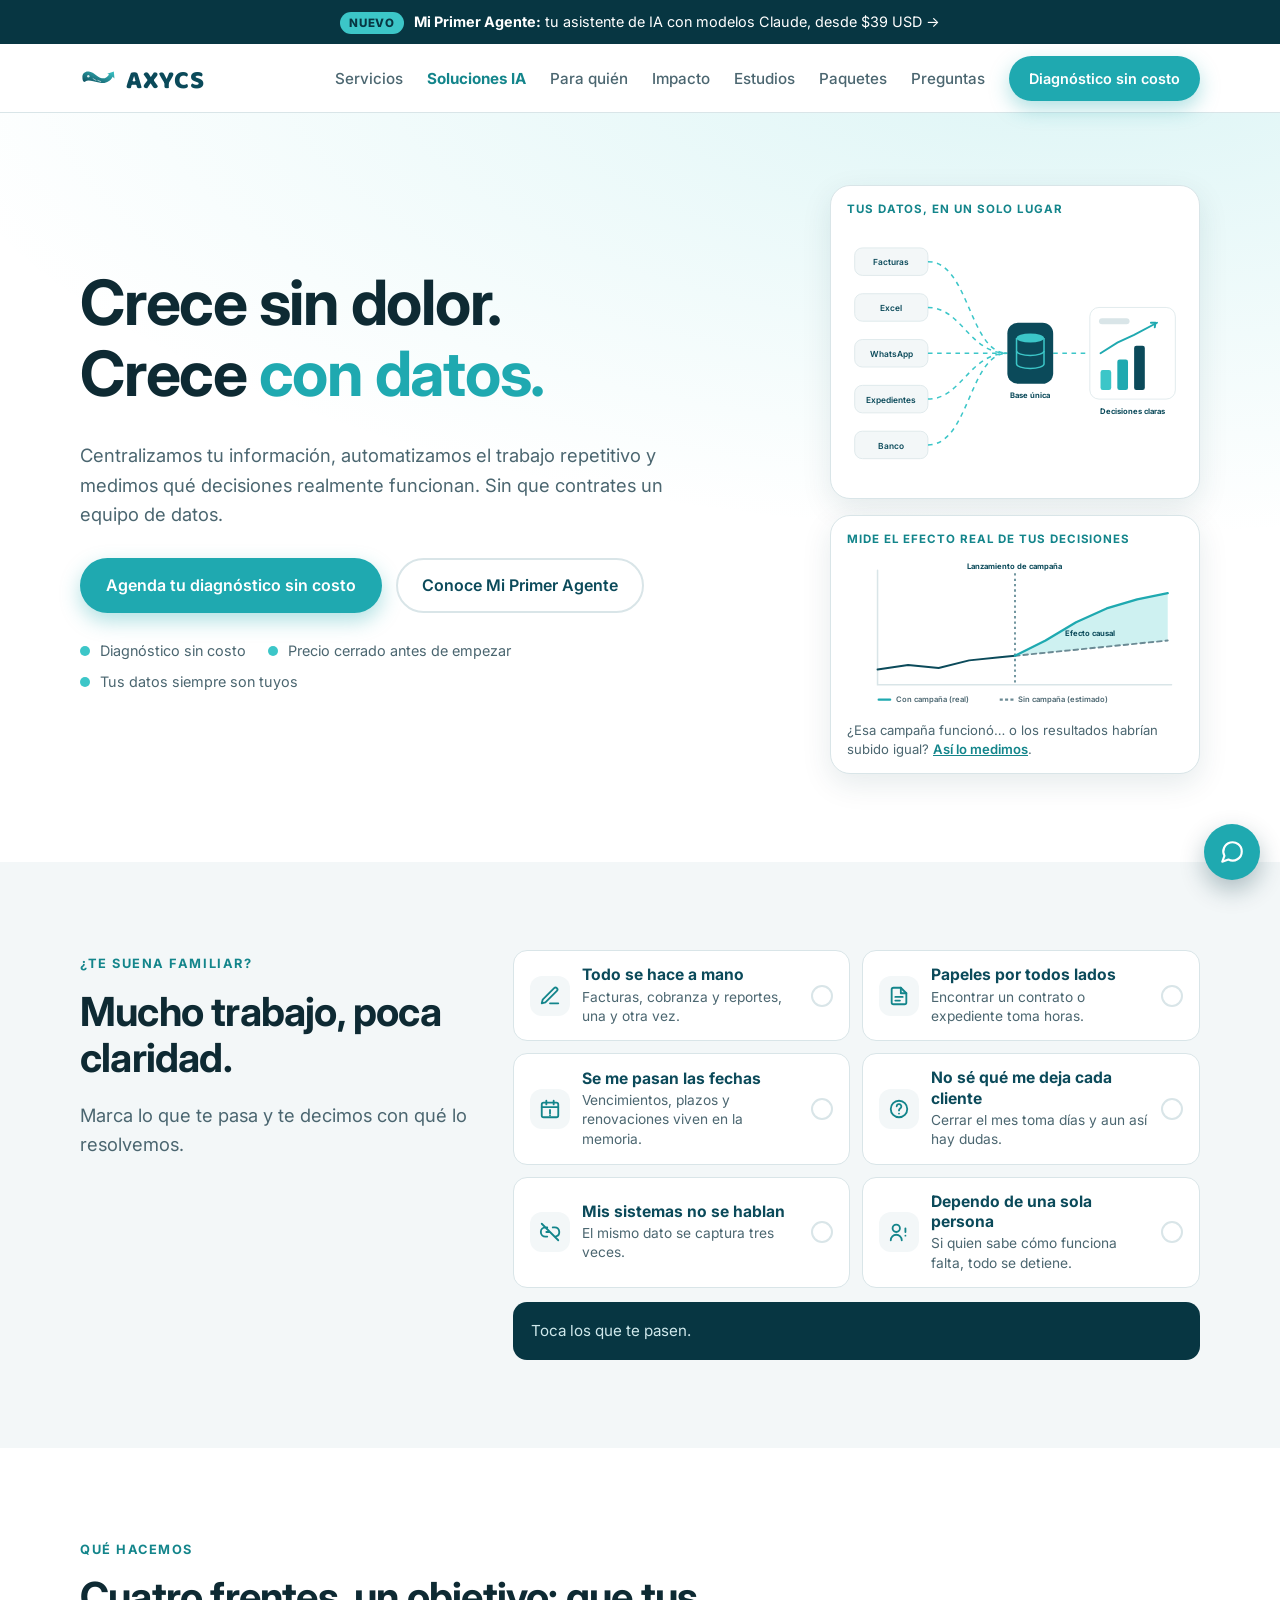
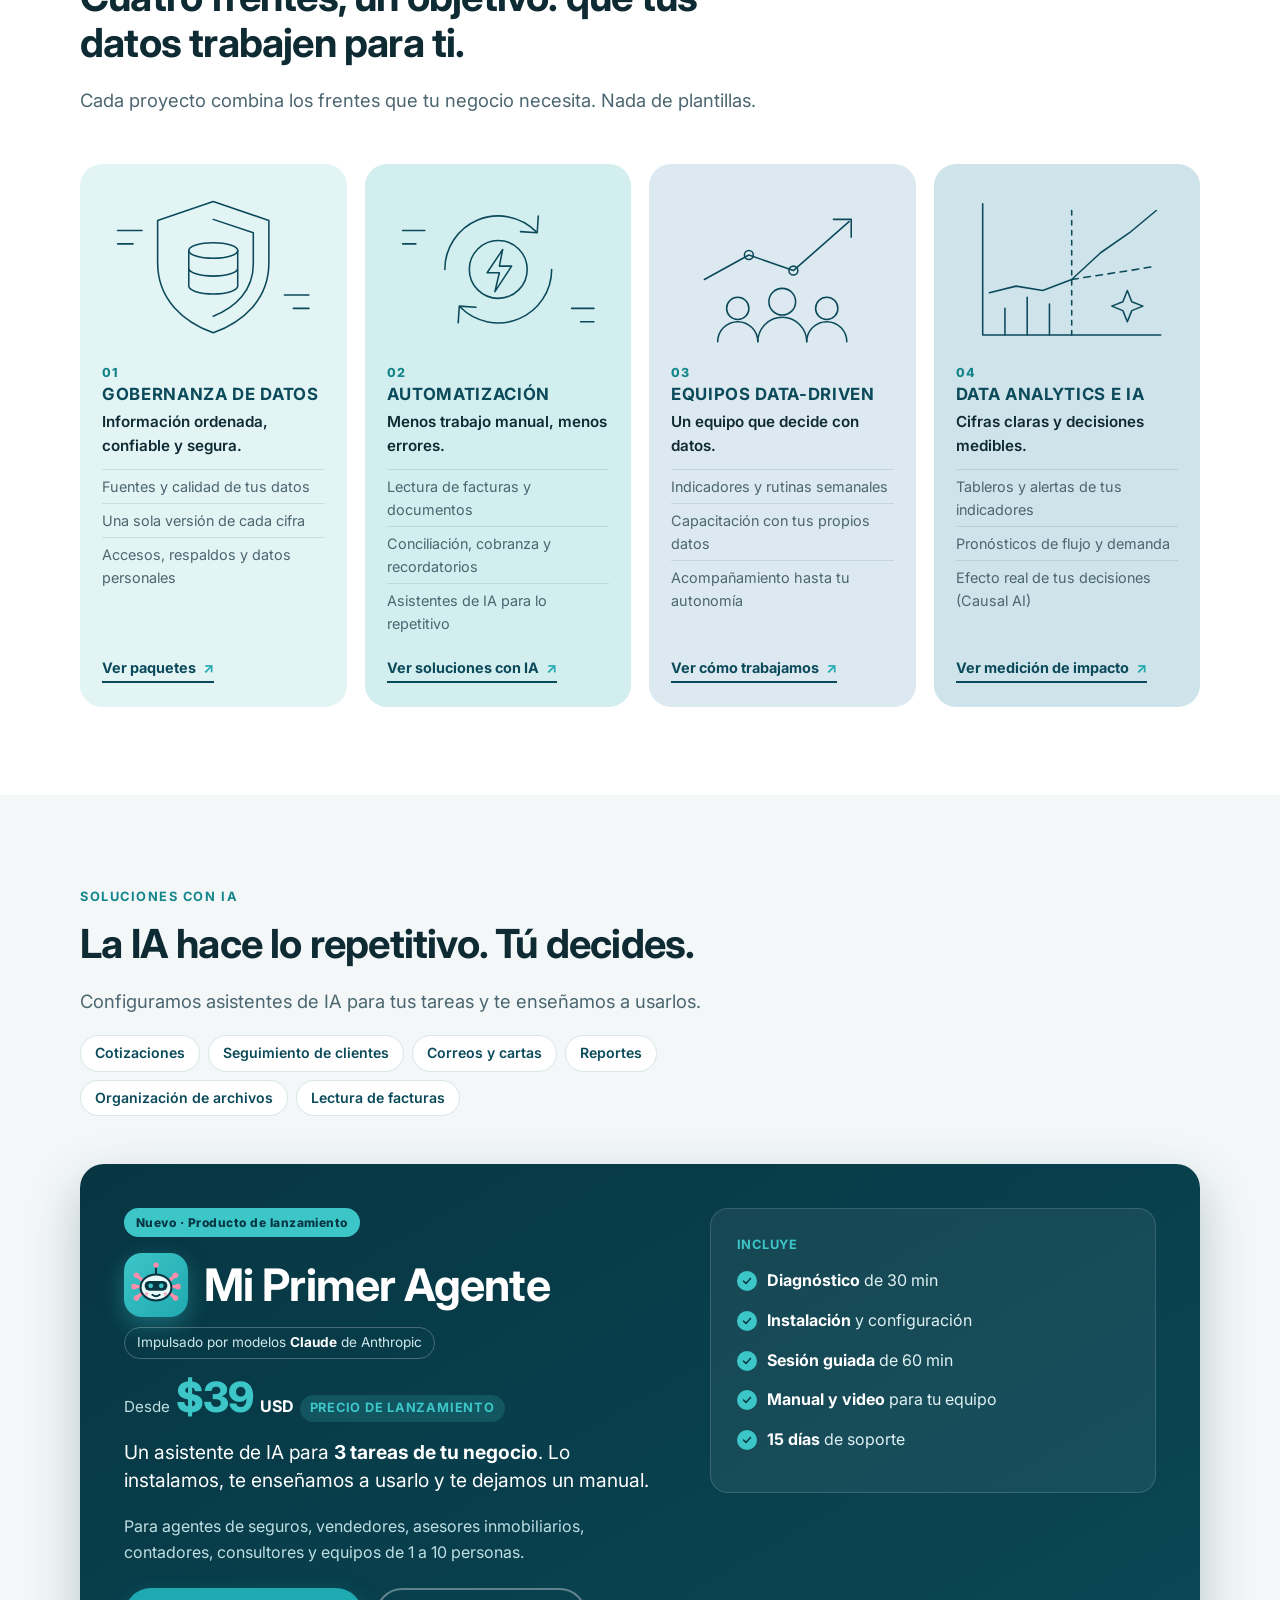
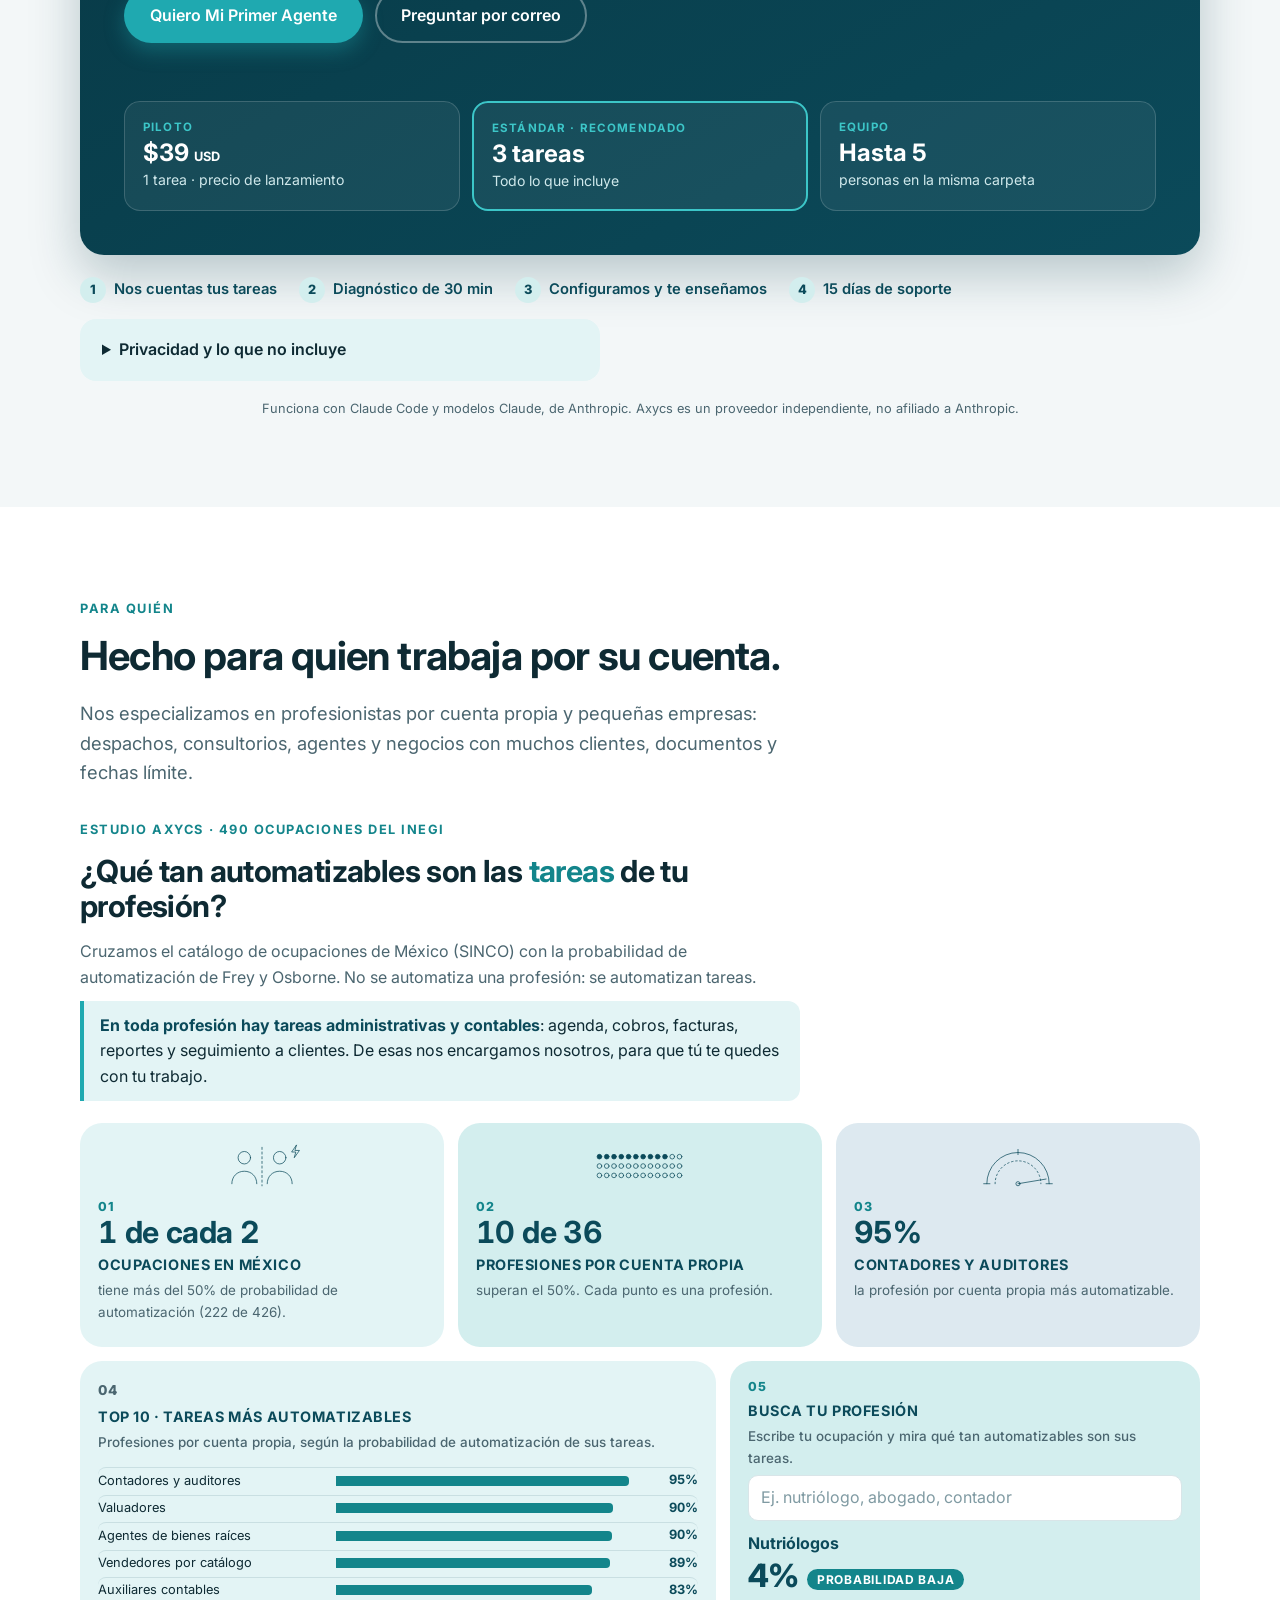
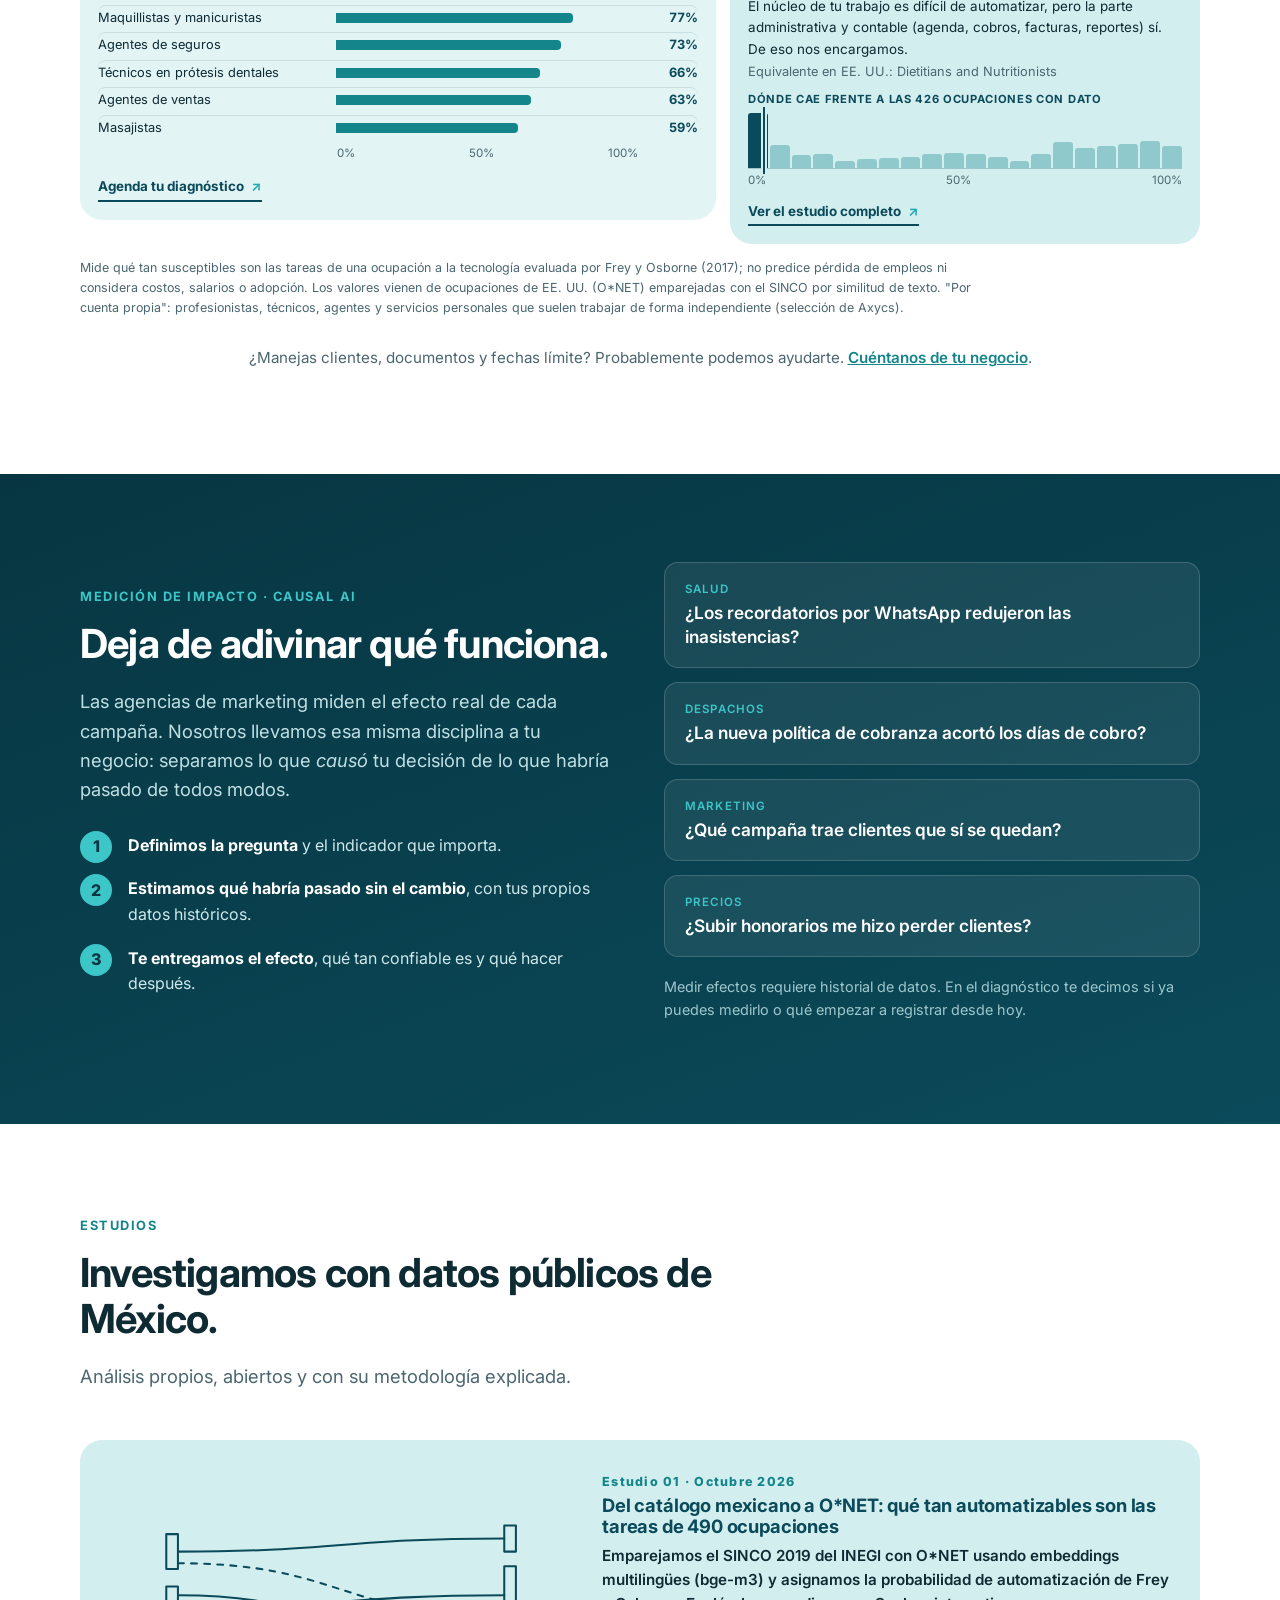
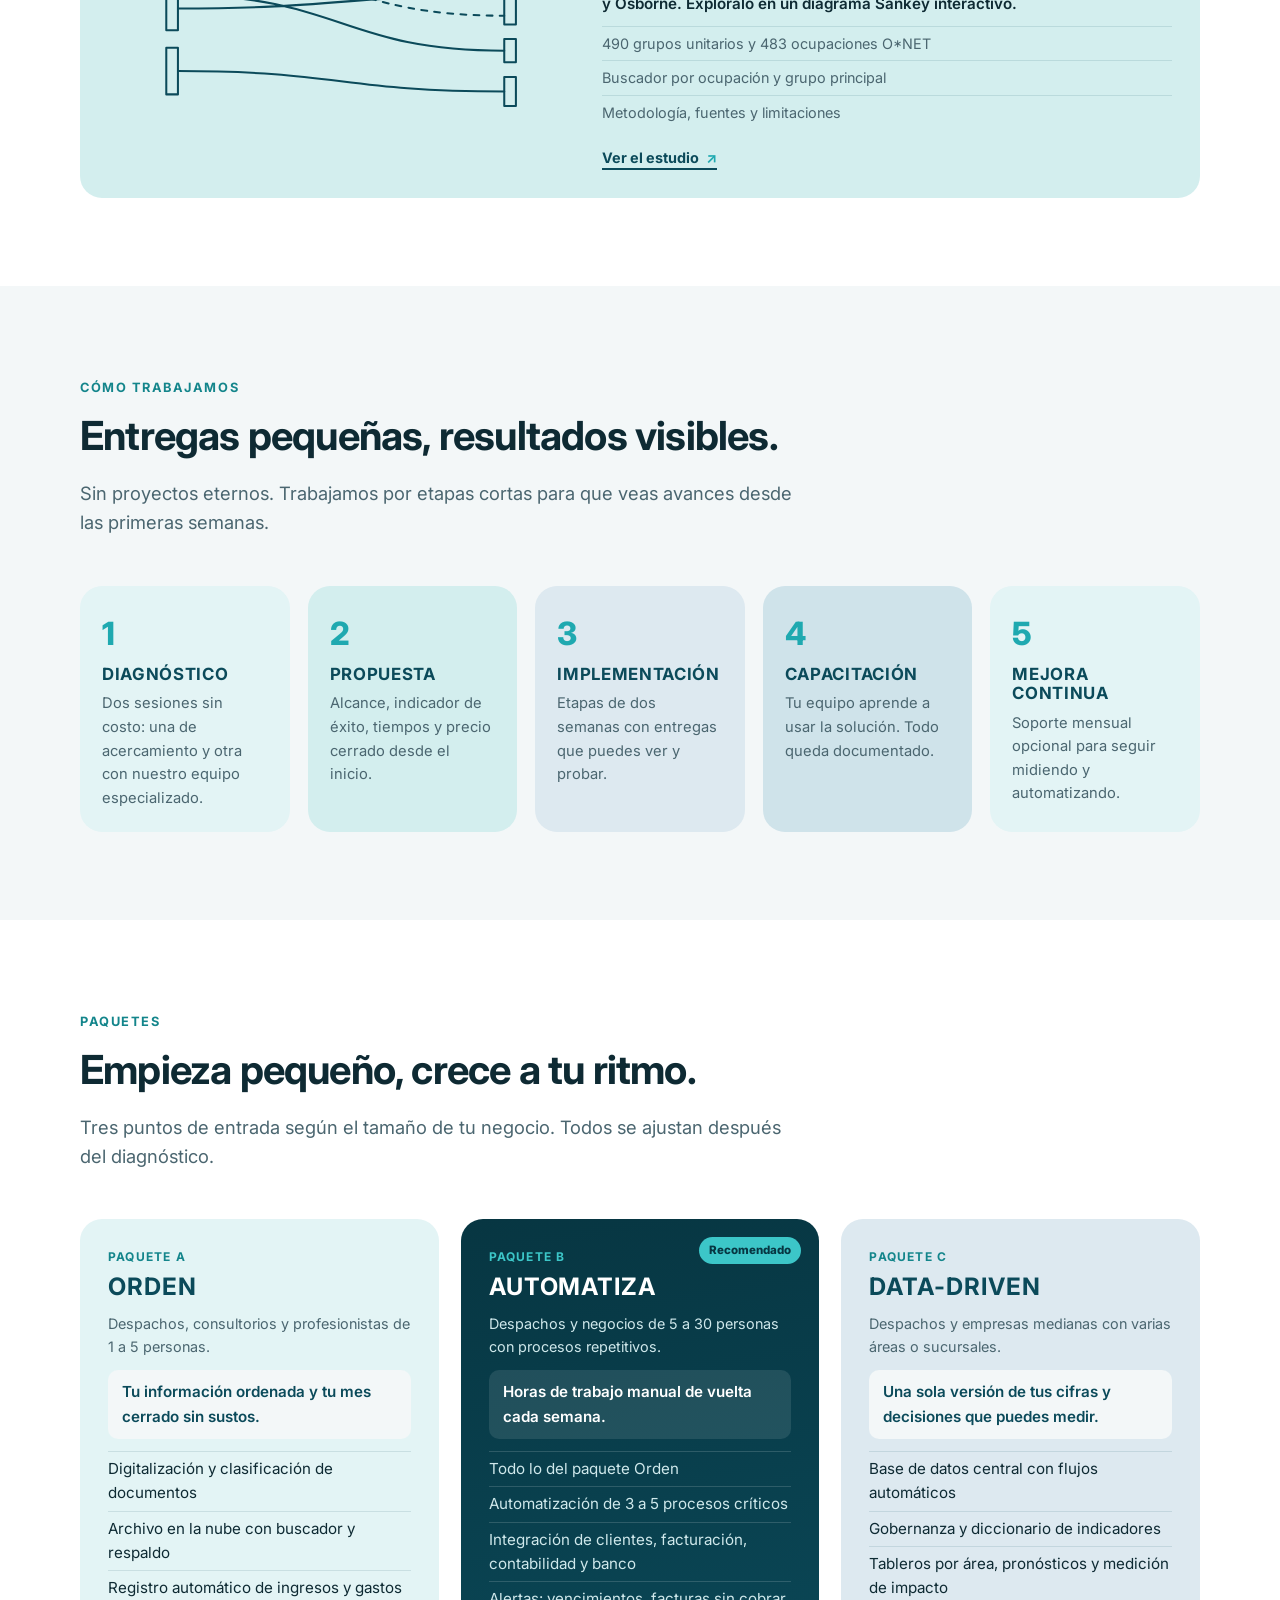
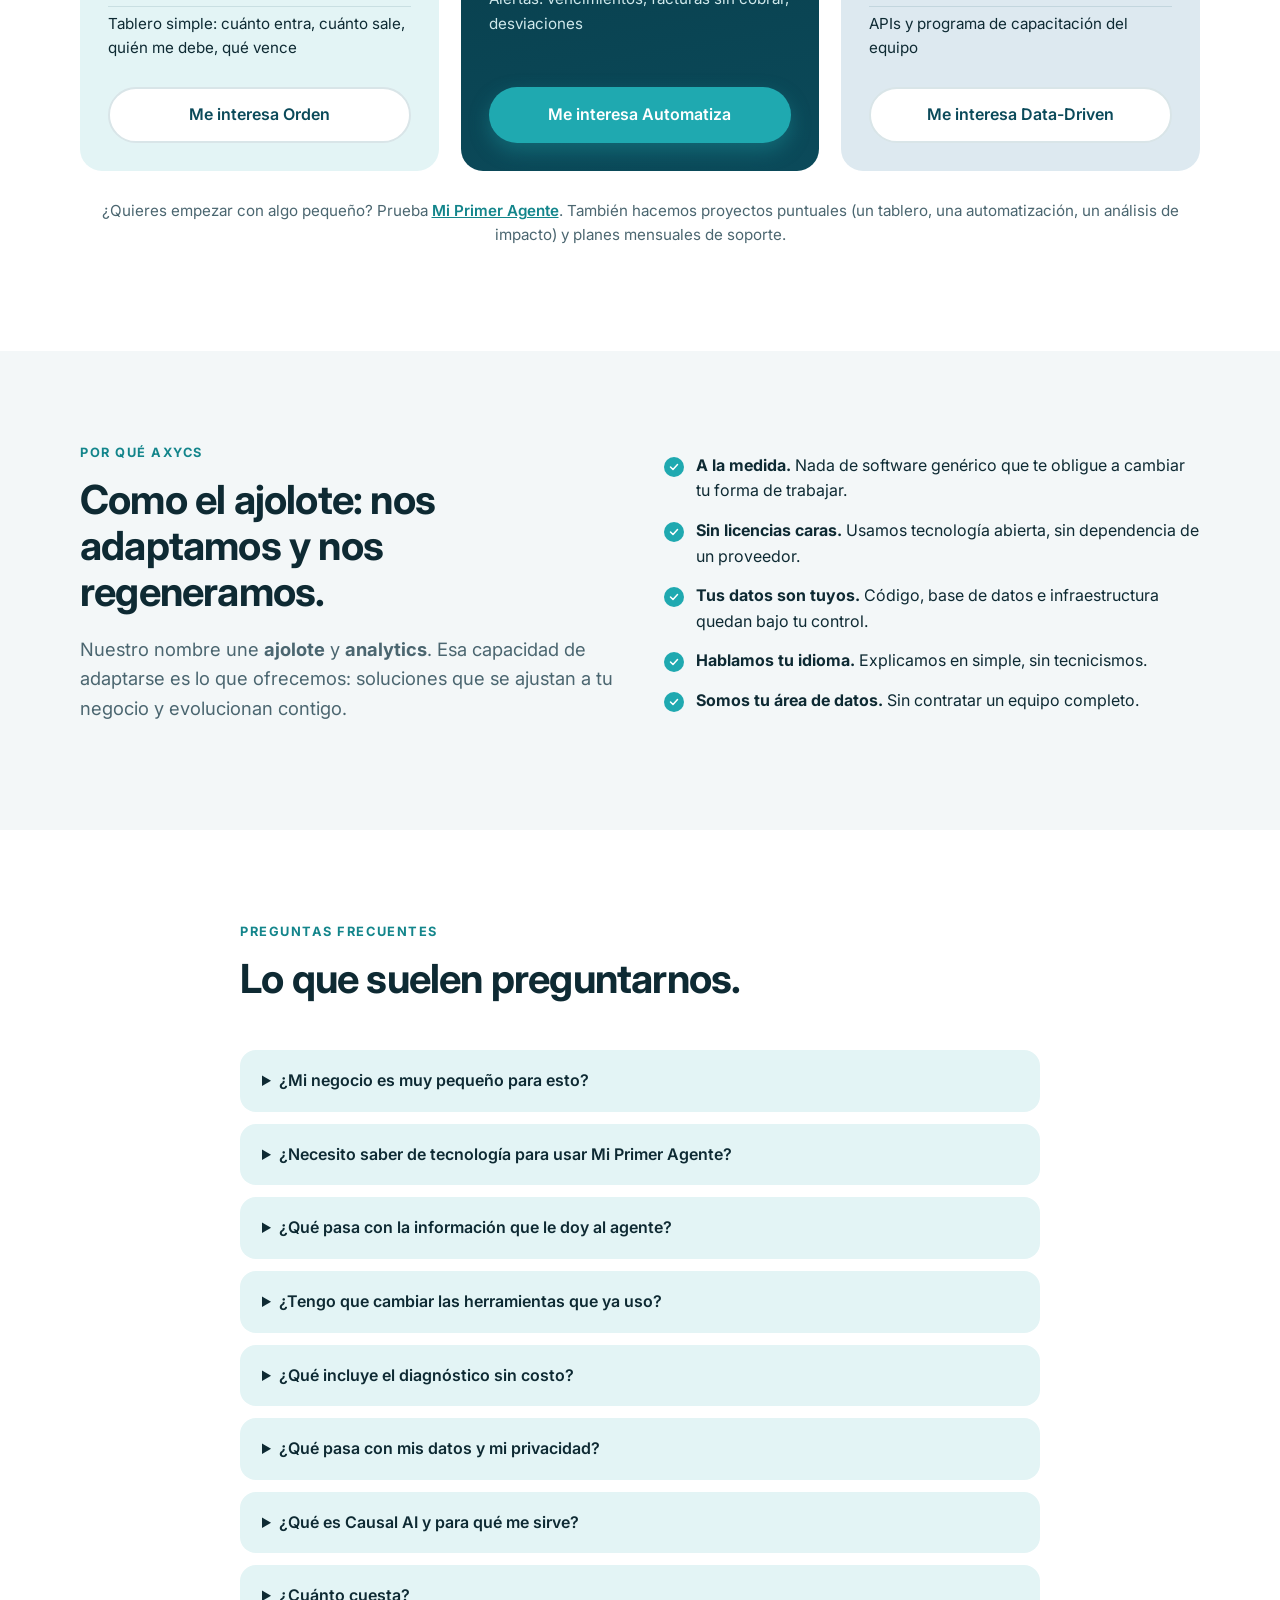
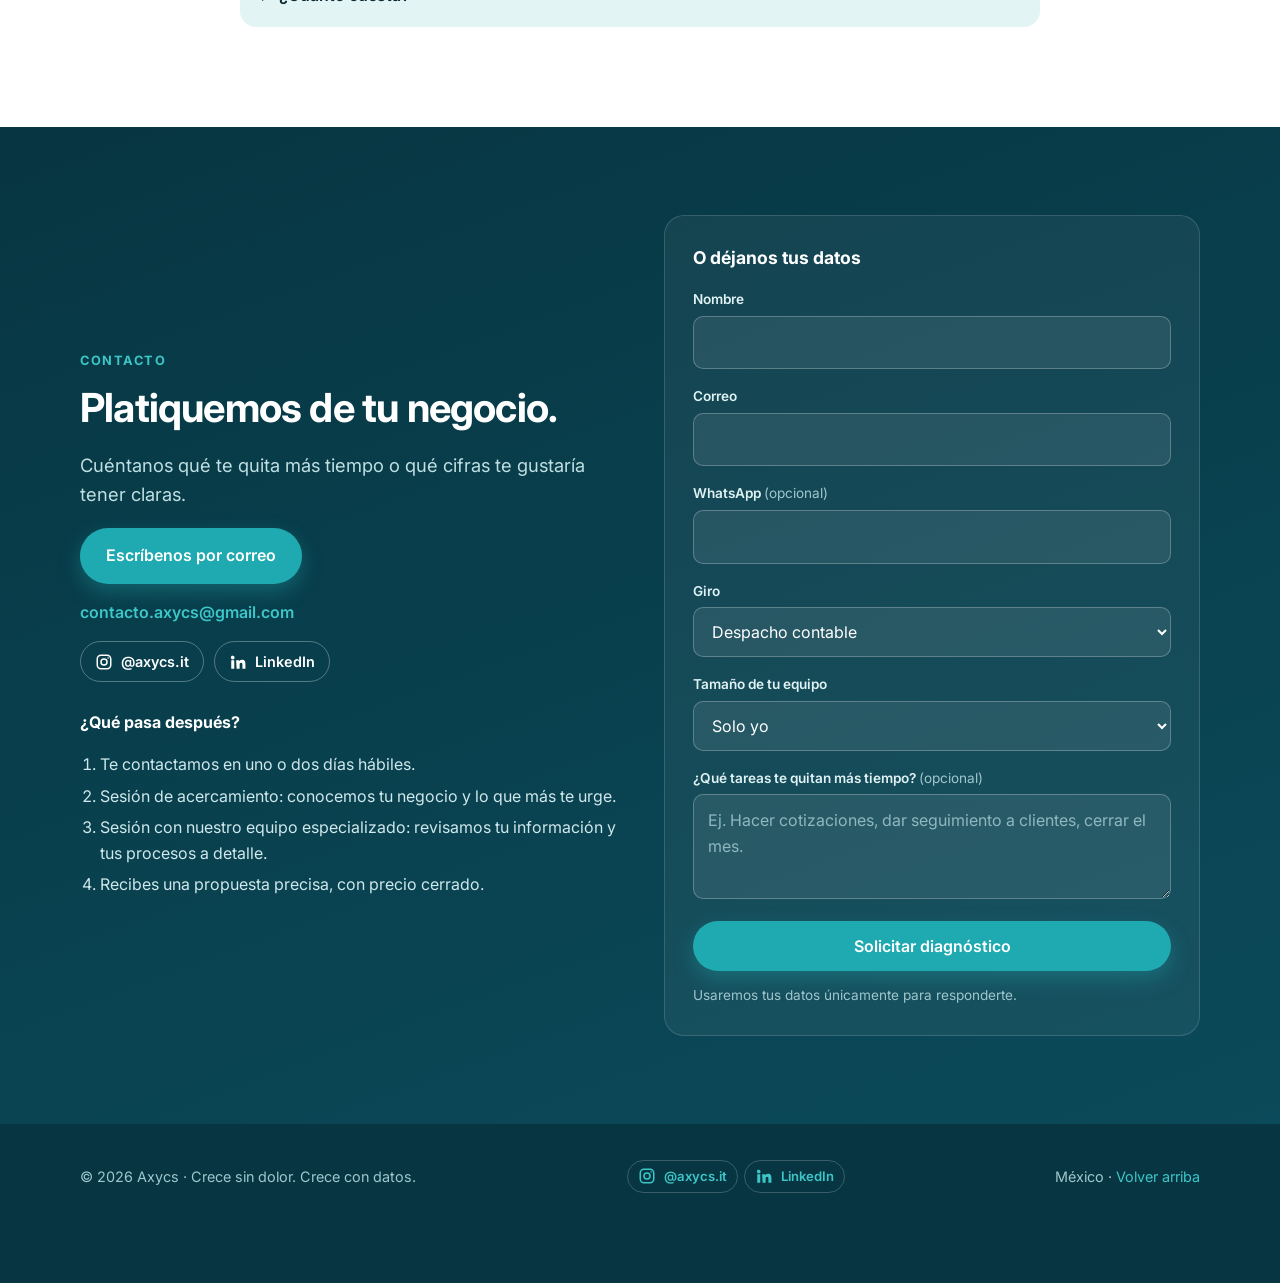
==== commit f6c4b9af: "Enlaces a Instagram (@axycs.it) y LinkedIn en contacto y pie de página Co-Authored-By: Claude Opus 5" ====
--- a/index.html
+++ b/index.html
@@ -569,6 +569,7 @@
       <!-- Cuando haya número de WhatsApp: agregar botón https://wa.me/52NUMERO -->
       <p><a class="btn btn-primary" href="mailto:contacto.axycs@gmail.com?subject=Quiero%20un%20diagn%C3%B3stico%20con%20Axycs">Escríbenos por correo</a></p>
       <p class="mail-line"><a href="mailto:contacto.axycs@gmail.com">contacto.axycs@gmail.com</a></p>
+      <ul class="social" aria-label="Redes sociales"><li><a href="https://www.instagram.com/axycs.it/" target="_blank" rel="noopener"><svg viewBox="0 0 24 24" fill="none" stroke="currentColor" stroke-width="2" stroke-linecap="round" stroke-linejoin="round" aria-hidden="true"><rect x="3" y="3" width="18" height="18" rx="5"/><circle cx="12" cy="12" r="4"/><circle cx="17.5" cy="6.5" r="1" fill="currentColor" stroke="none"/></svg><span>@axycs.it</span></a></li><li><a href="https://www.linkedin.com/company/axycs" target="_blank" rel="noopener"><svg viewBox="0 0 24 24" fill="currentColor" aria-hidden="true"><path d="M4.98 3.5a2.5 2.5 0 11-.02 5 2.5 2.5 0 01.02-5zM3 9.5h4V21H3zM9.5 9.5h3.8v1.6h.06c.53-1 1.83-2.06 3.77-2.06 4.03 0 4.77 2.65 4.77 6.1V21h-4v-5.2c0-1.24-.02-2.84-1.73-2.84-1.73 0-2 1.35-2 2.75V21h-4z"/></svg><span>LinkedIn</span></a></li></ul>
       <p class="next-title">¿Qué pasa después?</p>
       <ol class="next">
         <li>Te contactamos en uno o dos días hábiles.</li>
@@ -615,6 +616,7 @@
 <footer>
   <div class="wrap">
     <div>© <span id="year">2026</span> Axycs · Crece sin dolor. Crece con datos.</div>
+    <ul class="social social-sm" aria-label="Redes sociales"><li><a href="https://www.instagram.com/axycs.it/" target="_blank" rel="noopener"><svg viewBox="0 0 24 24" fill="none" stroke="currentColor" stroke-width="2" stroke-linecap="round" stroke-linejoin="round" aria-hidden="true"><rect x="3" y="3" width="18" height="18" rx="5"/><circle cx="12" cy="12" r="4"/><circle cx="17.5" cy="6.5" r="1" fill="currentColor" stroke="none"/></svg><span>@axycs.it</span></a></li><li><a href="https://www.linkedin.com/company/axycs" target="_blank" rel="noopener"><svg viewBox="0 0 24 24" fill="currentColor" aria-hidden="true"><path d="M4.98 3.5a2.5 2.5 0 11-.02 5 2.5 2.5 0 01.02-5zM3 9.5h4V21H3zM9.5 9.5h3.8v1.6h.06c.53-1 1.83-2.06 3.77-2.06 4.03 0 4.77 2.65 4.77 6.1V21h-4v-5.2c0-1.24-.02-2.84-1.73-2.84-1.73 0-2 1.35-2 2.75V21h-4z"/></svg><span>LinkedIn</span></a></li></ul>
     <div>México · <a href="#inicio">Volver arriba</a></div>
   </div>
 </footer>
--- a/styles.css
+++ b/styles.css
@@ -565,3 +565,20 @@
 }
 .sk-hint { display: none; font-size: .78rem; color: var(--muted); margin: 0 0 6px; }
 @media (max-width: 760px) { .sk-hint { display: block; } }
+
+/* Estudio: KPIs compactos (~40% del alto anterior) */
+.study-stats { margin-top: 28px; gap: 12px; }
+.study-stats .stat { display: grid; grid-template-columns: auto 1fr; column-gap: 12px; row-gap: 0; align-items: center; padding: 10px 16px; }
+.study-stats .front-num { display: none; }
+.study-stats .stat-num { grid-row: span 2; font-size: clamp(1.5rem, 2.4vw, 1.8rem); margin: 0; }
+.study-stats .stat h4 { font-size: .74rem; margin: 0; align-self: end; }
+.study-stats .stat p { font-size: .74rem; line-height: 1.3; margin: 0; align-self: start; }
+
+/* Redes sociales */
+.social { display: flex; flex-wrap: wrap; gap: 10px; list-style: none; padding: 0; margin: 14px 0 0; }
+.social a { display: inline-flex; align-items: center; gap: 8px; padding: 8px 14px; border-radius: 999px; border: 1px solid rgba(255, 255, 255, .3); color: var(--white); text-decoration: none; font-weight: 600; font-size: .9rem; transition: background .15s, border-color .15s; }
+.social a:hover { background: rgba(255, 255, 255, .1); border-color: var(--aqua); }
+.social svg { width: 18px; height: 18px; }
+.social-sm { margin: 0; gap: 6px; }
+.social-sm a { padding: 5px 10px; font-size: .82rem; border-color: rgba(255, 255, 255, .2); color: var(--aqua); }
+footer .wrap { align-items: center; }
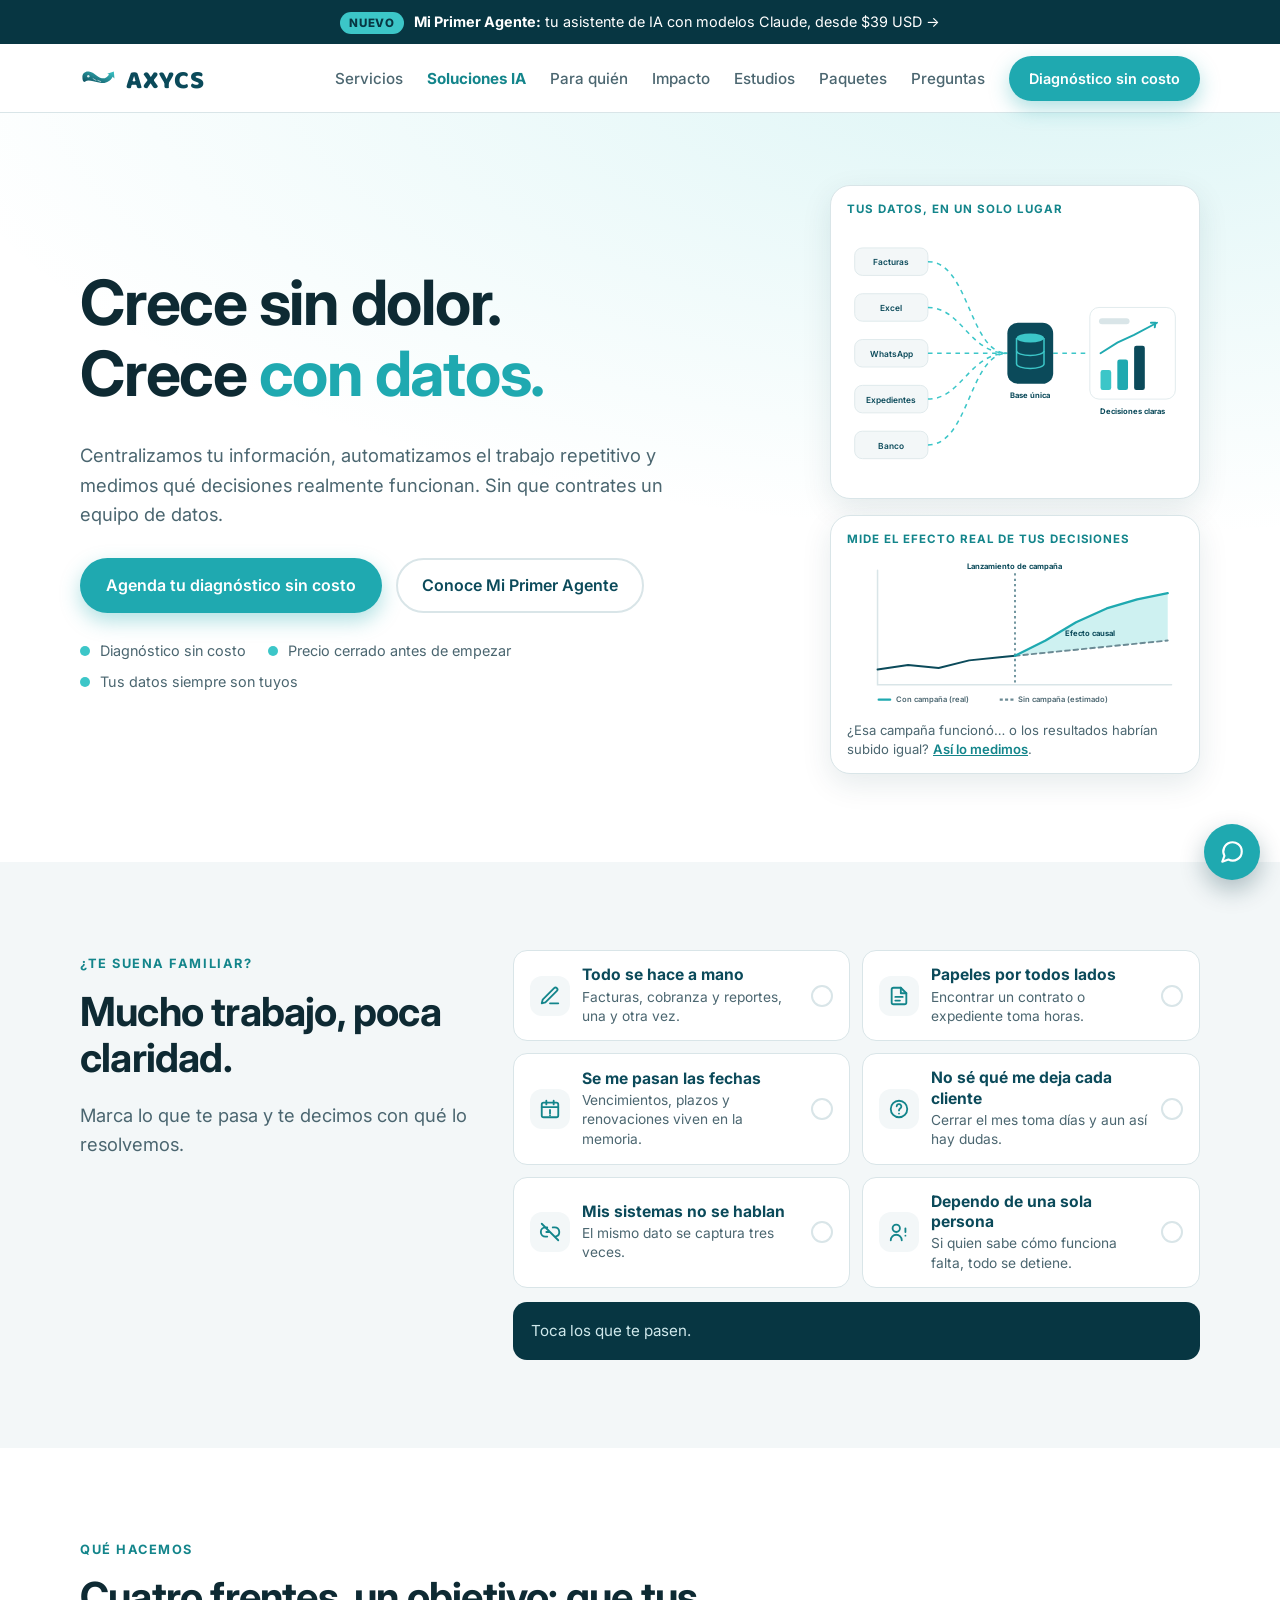
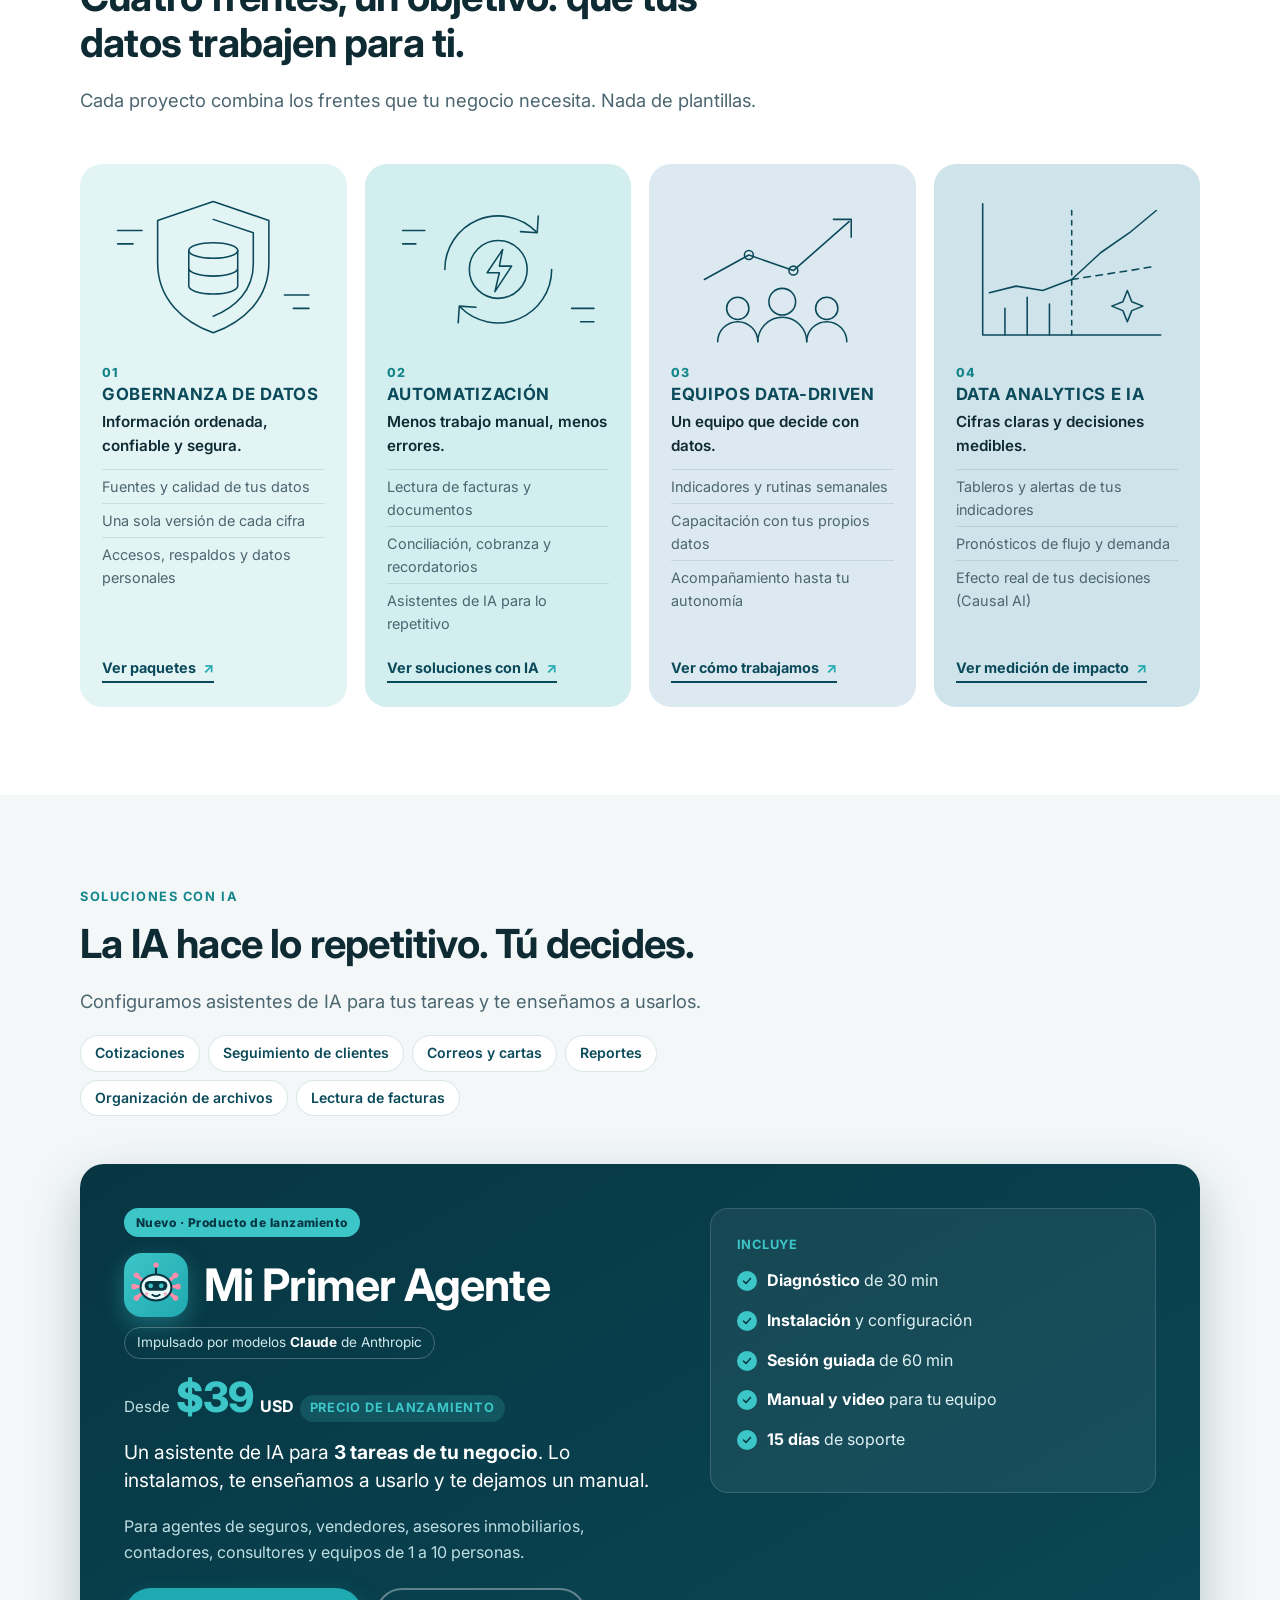
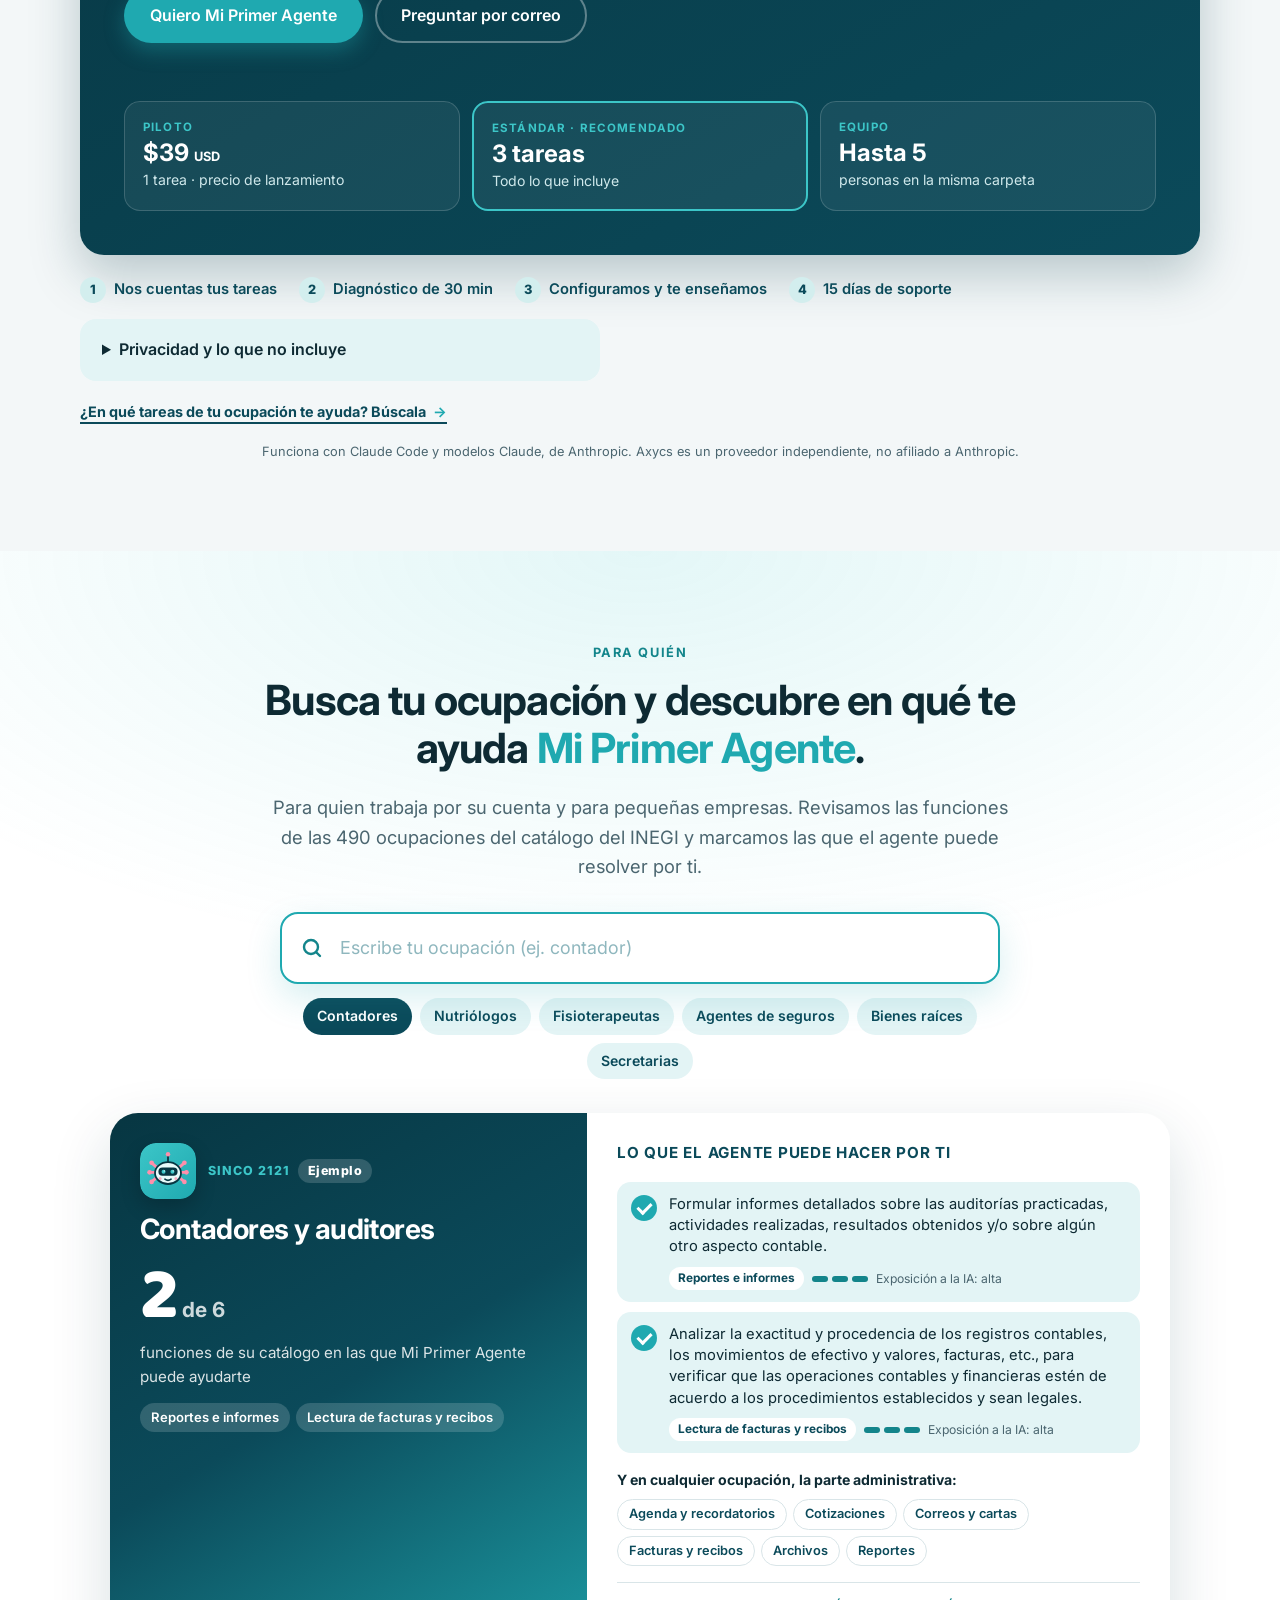
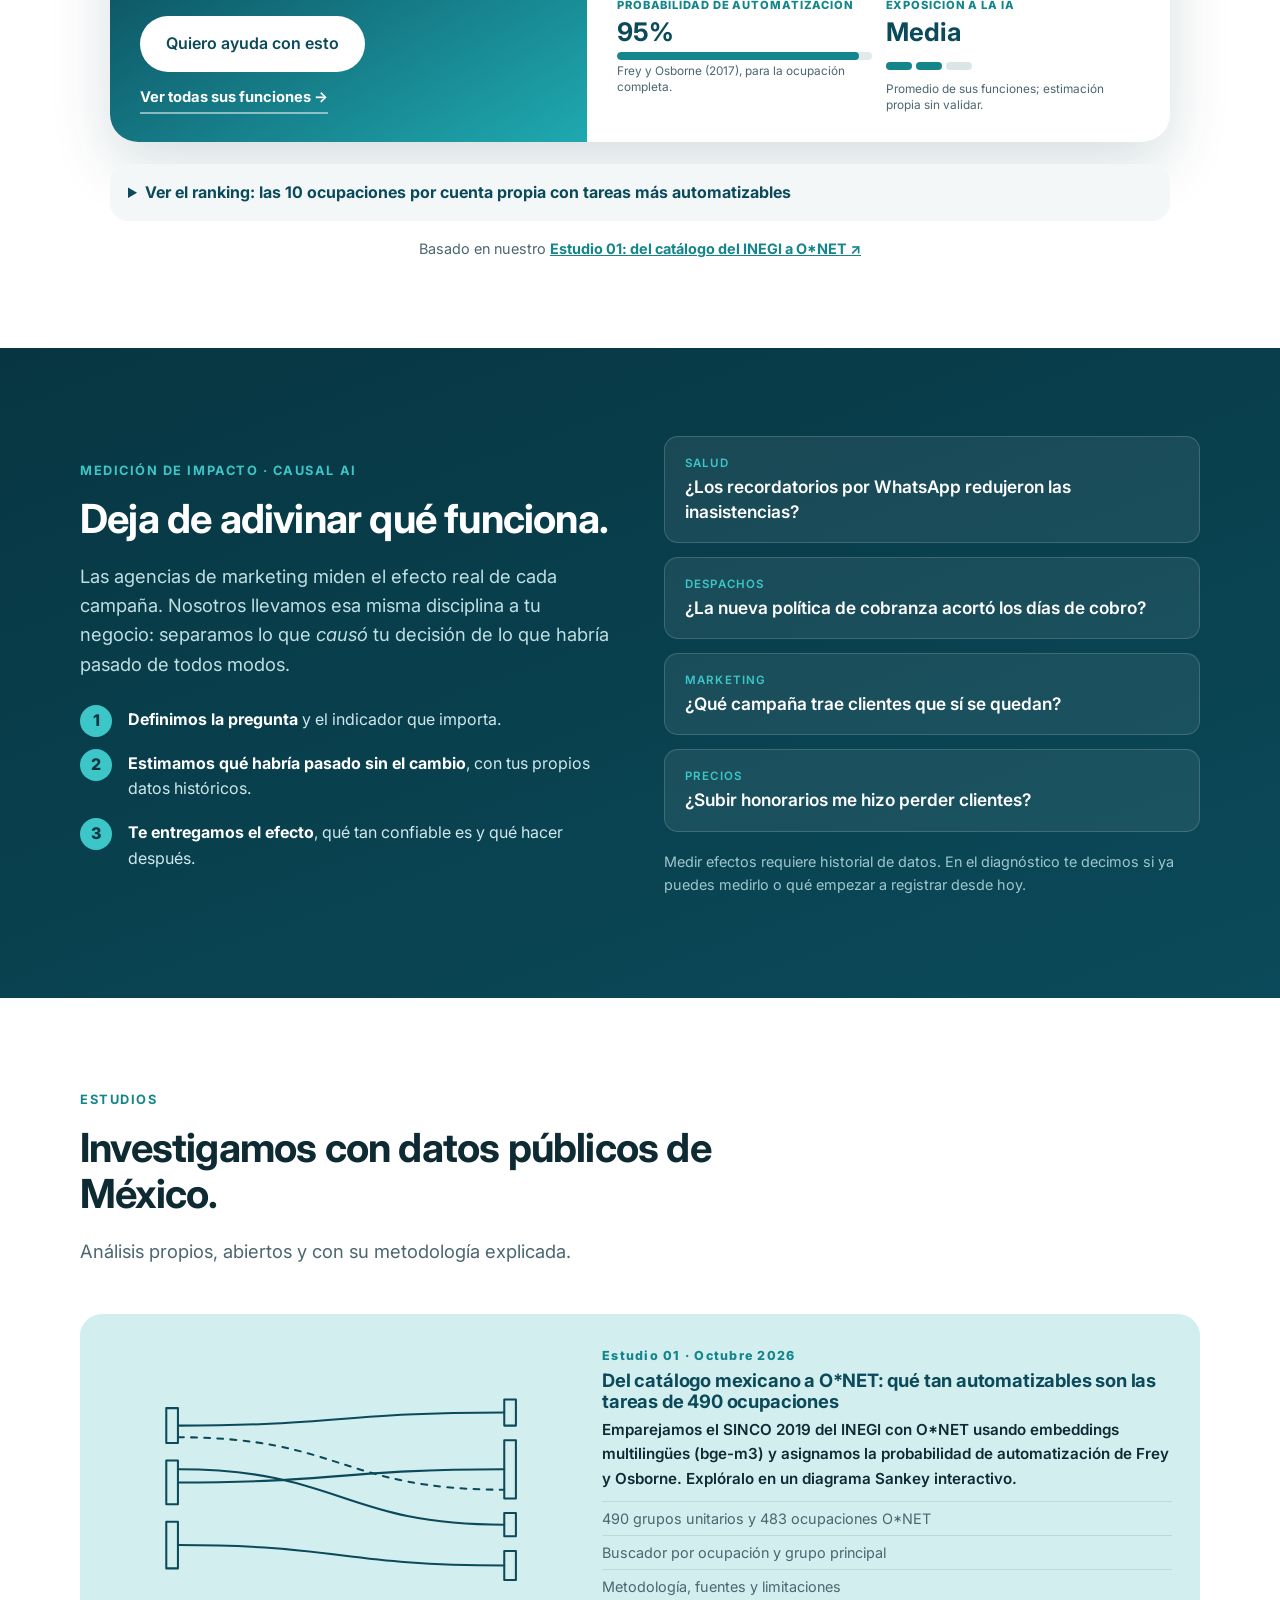
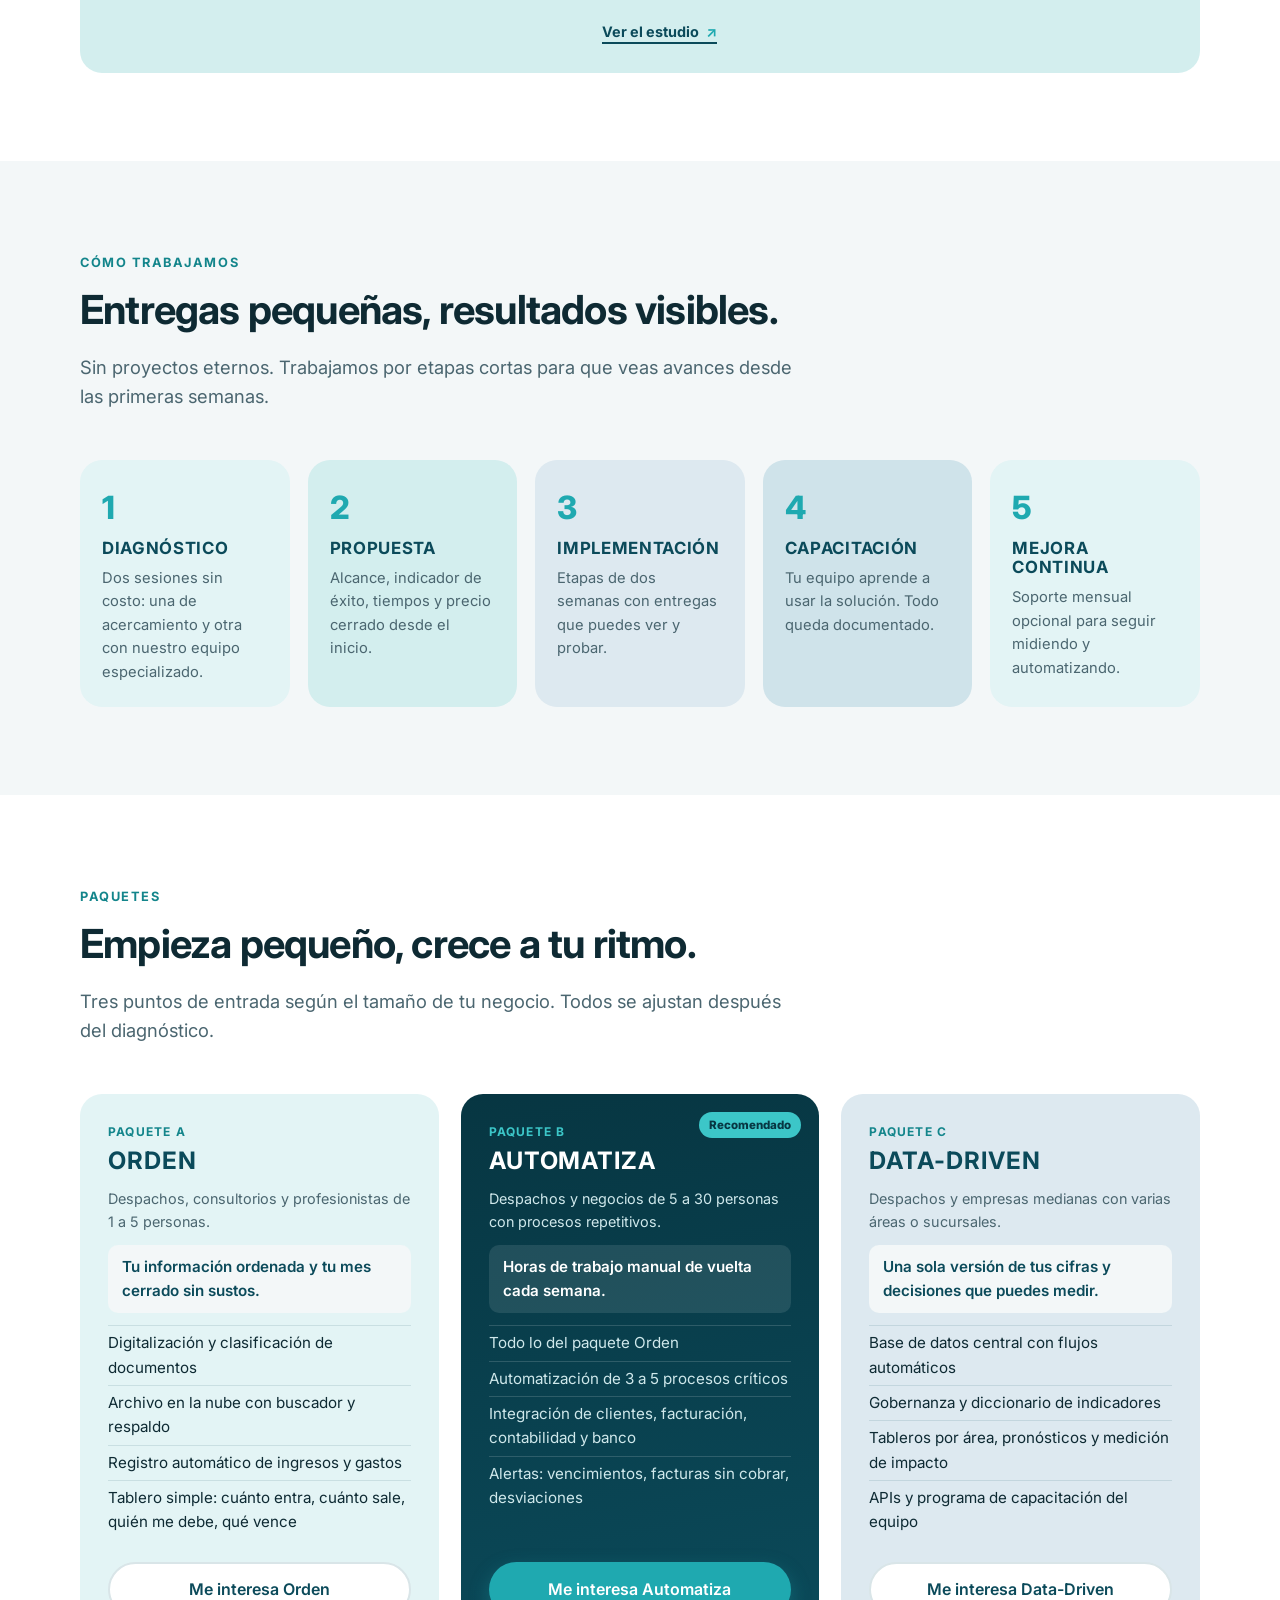
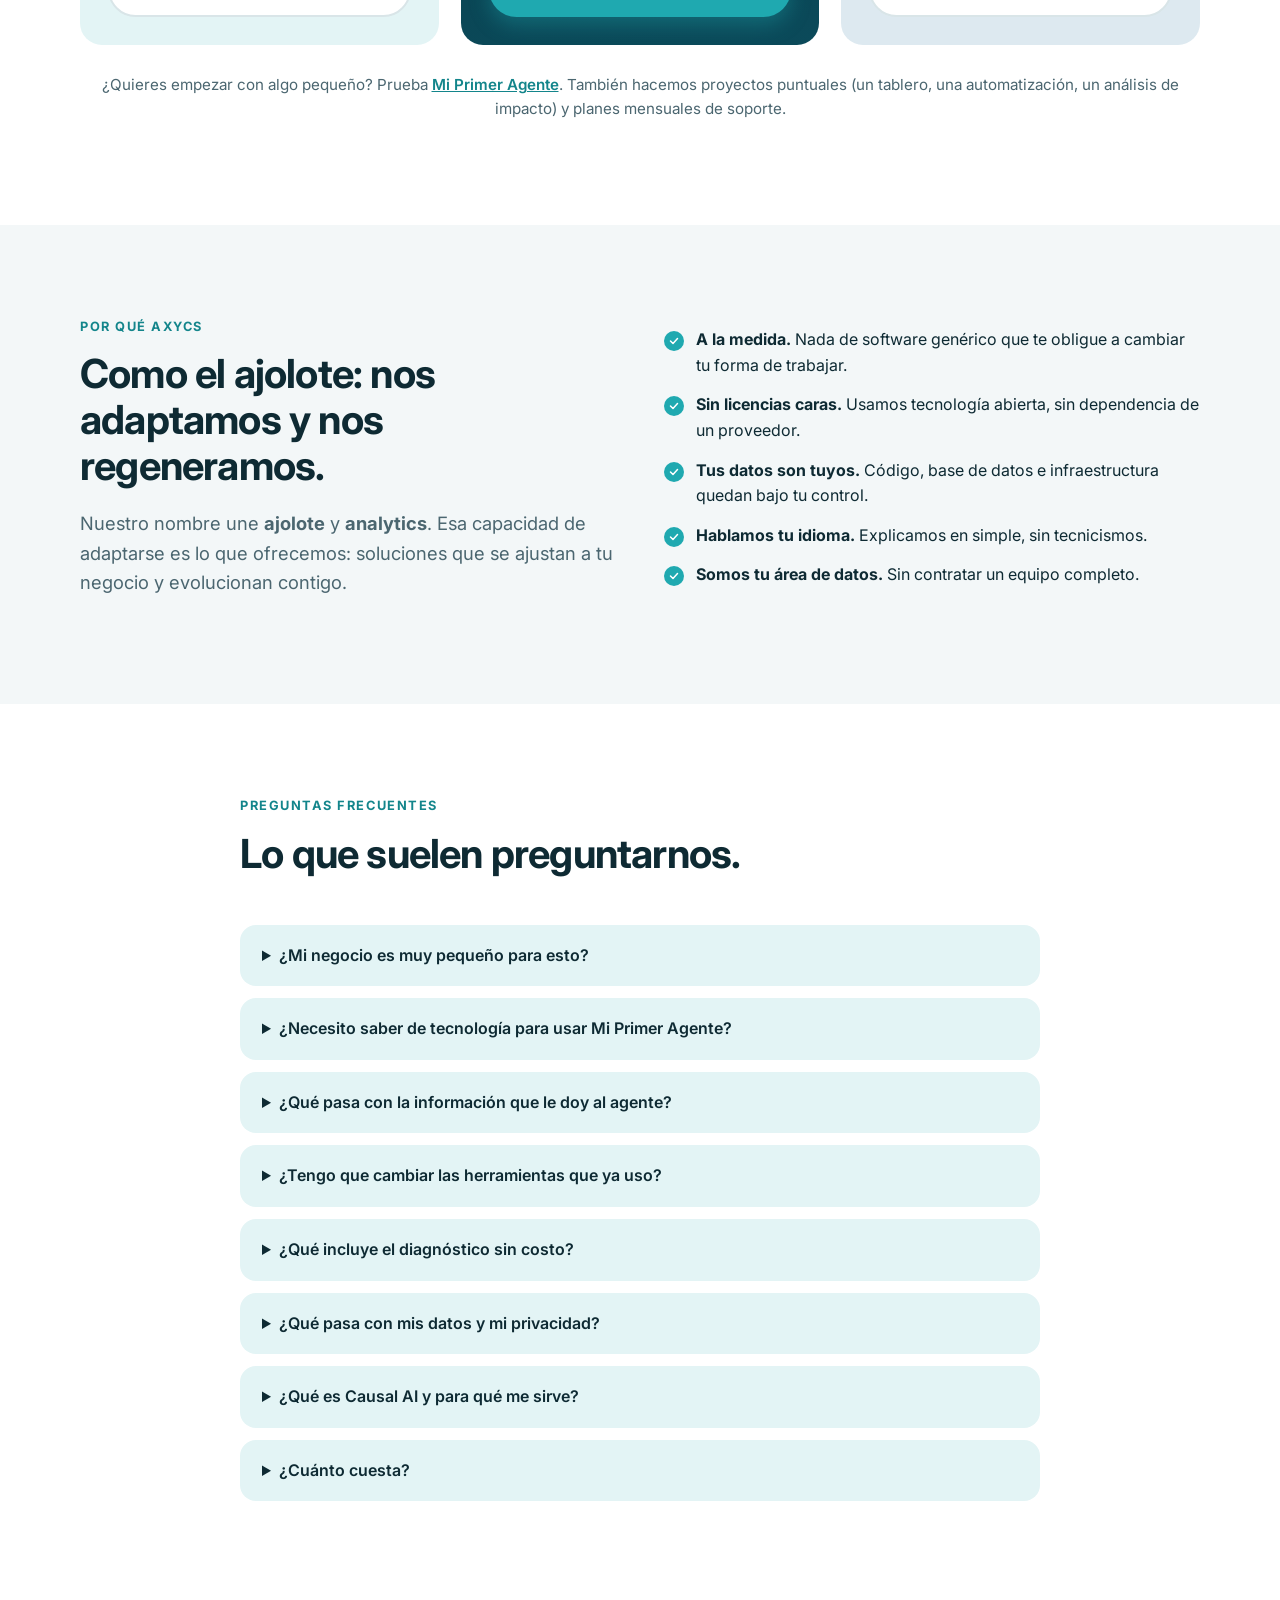
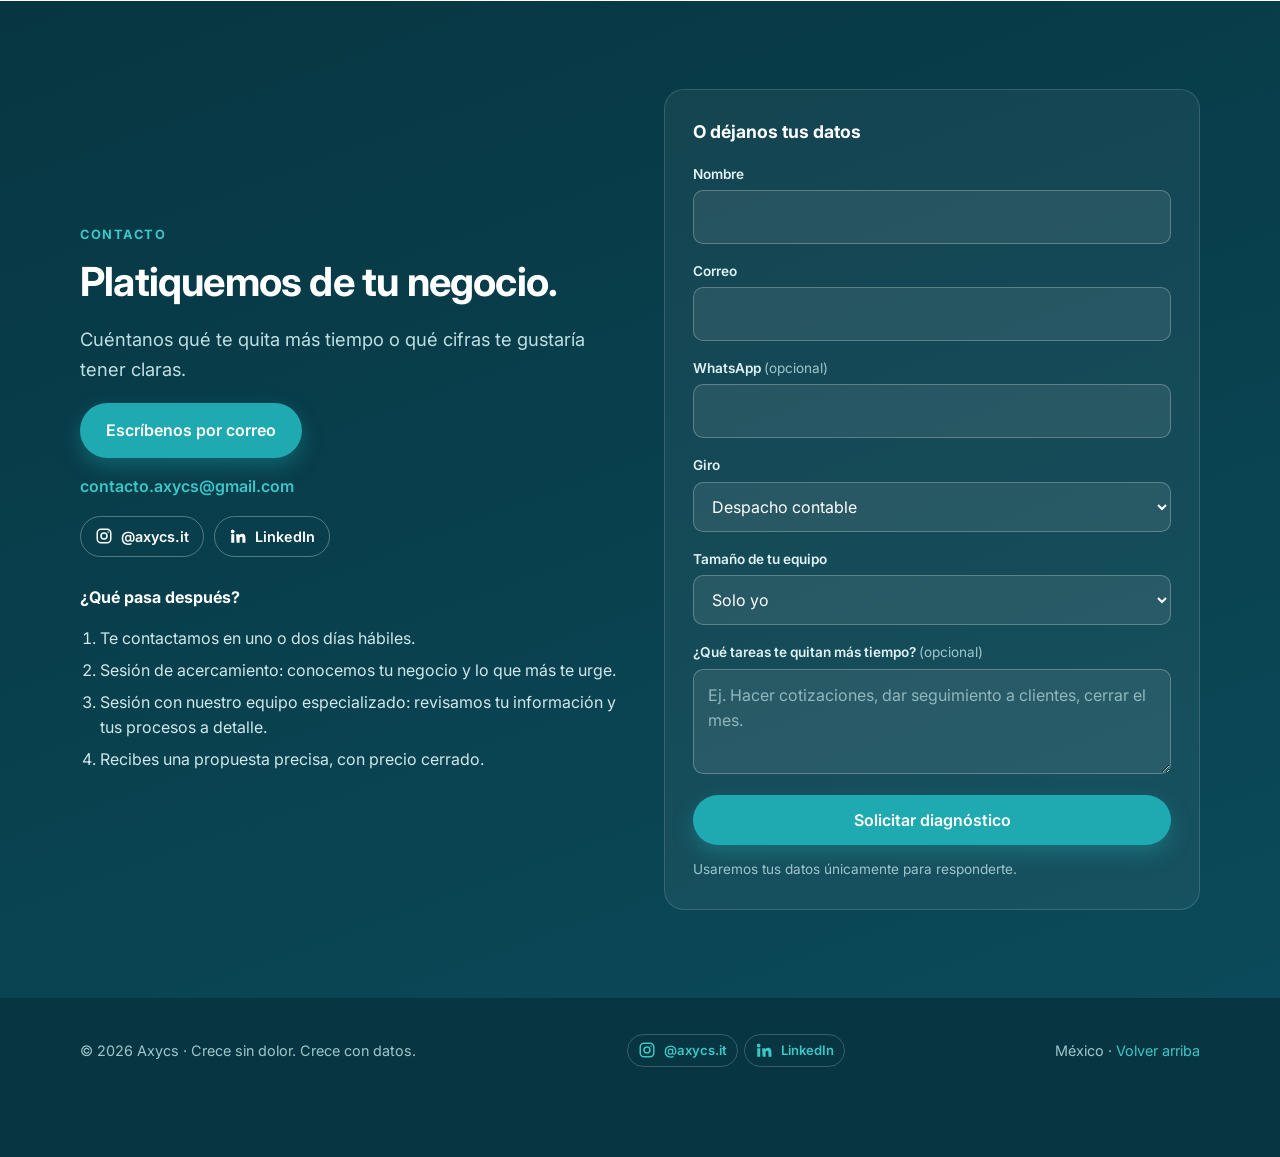
==== commit 14bace8d: "Para quién: buscador de ocupaciones con lo que resuelve Mi Primer Agente - La sección Para quién gir" ====
--- a/index.html
+++ b/index.html
@@ -306,95 +306,90 @@
         </ul>
       </details>
     </div>
+    <p class="px-link reveal"><a class="front-link" href="#industrias">¿En qué tareas de tu ocupación te ayuda? Búscala <span aria-hidden="true">→</span></a></p>
     <p class="disclaimer">Funciona con Claude Code y modelos Claude, de Anthropic. Axycs es un proveedor independiente, no afiliado a Anthropic.</p>
   </div>
 </section>
 
-<!-- INDUSTRIAS -->
-<section id="industrias">
+<!-- INDUSTRIAS: para quién -->
+<section id="industrias" class="pq">
   <div class="wrap">
-    <div class="section-head reveal">
+    <div class="pq-head reveal">
       <span class="eyebrow">Para quién</span>
-      <h2>Hecho para quien trabaja por su cuenta.</h2>
-      <p class="lead">Nos especializamos en profesionistas por cuenta propia y pequeñas empresas: despachos, consultorios, agentes y negocios con muchos clientes, documentos y fechas límite.</p>
-    </div>
-
-    <!-- Estudio: probabilidad de automatización por ocupación -->
-    <div class="auto-study reveal" id="automatizacion">
-      <div class="auto-head">
-        <span class="eyebrow">Estudio Axycs · 490 ocupaciones del INEGI</span>
-        <h3>¿Qué tan automatizables son las <em>tareas</em> de tu profesión?</h3>
-        <p>Cruzamos el catálogo de ocupaciones de México (SINCO) con la probabilidad de automatización de Frey y Osborne. No se automatiza una profesión: se automatizan tareas.</p>
-        <p class="auto-admin"><strong>En toda profesión hay tareas administrativas y contables</strong>: agenda, cobros, facturas, reportes y seguimiento a clientes. De esas nos encargamos nosotros, para que tú te quedes con tu trabajo.</p>
-      </div>
-      <div class="auto-stats tiles">
-        <article class="front stat">
-          <svg class="front-art sm" viewBox="0 0 200 100" aria-hidden="true">
-            <circle cx="66" cy="36" r="12"/><path d="M42 86c0-14 10-24 24-24s24 10 24 24"/>
-            <path d="M100 16v74" stroke-dasharray="4 5"/>
-            <circle cx="134" cy="36" r="12"/><path d="M110 86c0-14 10-24 24-24s24 10 24 24"/>
-            <path d="M166 12l-9 13h8l-3 11 10-14h-8z"/>
-          </svg>
-          <span class="front-num">01</span>
-          <strong class="stat-num">1 de cada 2</strong>
-          <h4>Ocupaciones en México</h4>
-          <p>tiene más del 50% de probabilidad de automatización (222 de 426).</p>
-        </article>
-        <article class="front stat">
-          <svg class="front-art sm" viewBox="0 0 200 100" aria-hidden="true"><circle cx="22" cy="34" r="4.5" fill="#0b4a5a"/><circle cx="36" cy="34" r="4.5" fill="#0b4a5a"/><circle cx="50" cy="34" r="4.5" fill="#0b4a5a"/><circle cx="64" cy="34" r="4.5" fill="#0b4a5a"/><circle cx="78" cy="34" r="4.5" fill="#0b4a5a"/><circle cx="92" cy="34" r="4.5" fill="#0b4a5a"/><circle cx="106" cy="34" r="4.5" fill="#0b4a5a"/><circle cx="120" cy="34" r="4.5" fill="#0b4a5a"/><circle cx="134" cy="34" r="4.5" fill="#0b4a5a"/><circle cx="148" cy="34" r="4.5" fill="#0b4a5a"/><circle cx="162" cy="34" r="4.5"/><circle cx="176" cy="34" r="4.5"/><circle cx="22" cy="52" r="4.5"/><circle cx="36" cy="52" r="4.5"/><circle cx="50" cy="52" r="4.5"/><circle cx="64" cy="52" r="4.5"/><circle cx="78" cy="52" r="4.5"/><circle cx="92" cy="52" r="4.5"/><circle cx="106" cy="52" r="4.5"/><circle cx="120" cy="52" r="4.5"/><circle cx="134" cy="52" r="4.5"/><circle cx="148" cy="52" r="4.5"/><circle cx="162" cy="52" r="4.5"/><circle cx="176" cy="52" r="4.5"/><circle cx="22" cy="70" r="4.5"/><circle cx="36" cy="70" r="4.5"/><circle cx="50" cy="70" r="4.5"/><circle cx="64" cy="70" r="4.5"/><circle cx="78" cy="70" r="4.5"/><circle cx="92" cy="70" r="4.5"/><circle cx="106" cy="70" r="4.5"/><circle cx="120" cy="70" r="4.5"/><circle cx="134" cy="70" r="4.5"/><circle cx="148" cy="70" r="4.5"/><circle cx="162" cy="70" r="4.5"/><circle cx="176" cy="70" r="4.5"/></svg>
-          <span class="front-num">02</span>
-          <strong class="stat-num">10 de 36</strong>
-          <h4>Profesiones por cuenta propia</h4>
-          <p>superan el 50%. Cada punto es una profesión.</p>
-        </article>
-        <article class="front stat">
-          <svg class="front-art sm" viewBox="0 0 200 100" aria-hidden="true">
-            <path d="M40 86A60 60 0 0 1 160 86"/><path d="M56 86A44 44 0 0 1 144 86" stroke-dasharray="3 5"/>
-            <path d="M100 86L154 77"/><circle cx="100" cy="86" r="4"/>
-            <path d="M34 86h12M154 86h12M100 20v10"/>
-          </svg>
-          <span class="front-num">03</span>
-          <strong class="stat-num">95%</strong>
-          <h4>Contadores y auditores</h4>
-          <p>la profesión por cuenta propia más automatizable.</p>
-        </article>
-      </div>
-      <div class="auto-grid tiles">
-        <figure class="auto-card front">
+      <h2>Busca tu ocupación y descubre en qué te ayuda <em>Mi Primer Agente</em>.</h2>
+      <p class="lead">Para quien trabaja por su cuenta y para pequeñas empresas. Revisamos las funciones de las 490 ocupaciones del catálogo del INEGI y marcamos las que el agente puede resolver por ti.</p>
+    </div>
+
+    <div class="pq-search reveal" role="search">
+      <svg class="px-search-ico" viewBox="0 0 24 24" aria-hidden="true"><circle cx="11" cy="11" r="7"/><path d="M20 20l-3.5-3.5"/></svg>
+      <label for="pq-q" class="sr-only">Busca tu ocupación</label>
+      <input id="pq-q" type="search" placeholder="Escribe tu ocupación (ej. contador)" autocomplete="off" maxlength="80"
+             role="combobox" aria-expanded="false" aria-controls="pq-list" aria-autocomplete="list">
+      <ul id="pq-list" class="auto-list px-list" role="listbox" hidden></ul>
+    </div>
+    <ul class="px-quick pq-quick reveal" aria-label="Ocupaciones frecuentes">
+      <li><button type="button" data-c="2121">Contadores</button></li>
+      <li><button type="button" data-c="2433">Nutriólogos</button></li>
+      <li><button type="button" data-c="2437">Fisioterapeutas</button></li>
+      <li><button type="button" data-c="4222">Agentes de seguros</button></li>
+      <li><button type="button" data-c="4223">Bienes raíces</button></li>
+      <li><button type="button" data-c="3111">Secretarias</button></li>
+    </ul>
+
+    <article class="pq-card reveal" id="pq-card" aria-live="polite" aria-busy="true">
+      <div class="pq-left">
+        <div class="pq-id">
+          <img src="agente.svg" alt="" width="56" height="56">
+          <p><span id="pq-code">SINCO</span><span class="pq-tag" id="pq-tag">Ejemplo</span></p>
+        </div>
+        <h3 id="pq-title">Cargando ocupaciones…</h3>
+        <p class="pq-big"><strong id="pq-n">–</strong> <span id="pq-of"></span></p>
+        <p class="pq-sub" id="pq-sub">funciones en las que Mi Primer Agente puede ayudarte</p>
+        <ul class="pq-caps" id="pq-caps"></ul>
+        <div class="pq-actions">
+          <a class="btn btn-primary" href="#contacto" data-plan="Mi Primer Agente">Quiero ayuda con esto</a>
+          <a class="pq-all" id="pq-all" href="ocupaciones.html">Ver todas sus funciones <span aria-hidden="true">→</span></a>
+        </div>
+      </div>
+      <div class="pq-right">
+        <h4 id="pq-tasks-title">Lo que el agente puede hacer por ti</h4>
+        <ol class="pq-tasks" id="pq-tasks"></ol>
+        <div class="pq-admin">
+          <p><strong>Y en cualquier ocupación, la parte administrativa:</strong></p>
+          <ul><li>Agenda y recordatorios</li><li>Cotizaciones</li><li>Correos y cartas</li><li>Facturas y recibos</li><li>Archivos</li><li>Reportes</li></ul>
+        </div>
+        <div class="pq-metrics">
+          <div>
+            <span class="pq-mlabel">Probabilidad de automatización</span>
+            <strong id="pq-p">–</strong>
+            <div class="px-bar" aria-hidden="true"><span id="pq-pbar"></span></div>
+            <small id="pq-pnote">Frey y Osborne (2017), para la ocupación completa.</small>
+          </div>
+          <div>
+            <span class="pq-mlabel">Exposición a la IA</span>
+            <strong id="pq-x">–</strong>
+            <span class="px-meter" id="pq-xm" aria-hidden="true"></span>
+            <small>Promedio de sus funciones; estimación propia sin validar.</small>
+          </div>
+        </div>
+      </div>
+    </article>
+
+    <details class="pq-more reveal">
+      <summary>Ver el ranking: las 10 ocupaciones por cuenta propia con tareas más automatizables</summary>
+      <div class="auto-study" id="automatizacion">
+        <figure class="auto-card front pq-rank">
           <figcaption>
-            <span class="front-num">04</span>
-            <h4>Top 10 · tareas más automatizables</h4>
-            <p class="front-claim">Profesiones por cuenta propia, según la probabilidad de automatización de sus tareas.</p>
+            <p class="front-claim">Probabilidad de automatización de Frey y Osborne. Toca una barra para ver en qué le ayuda el agente.</p>
           </figcaption>
           <ol class="bars" id="auto-top"></ol>
           <div class="bar-row bar-axis" aria-hidden="true"><span></span><span class="bars-axis"><span>0%</span><span>50%</span><span>100%</span></span><span></span></div>
-          <a class="front-link" href="#contacto">Agenda tu diagnóstico <span aria-hidden="true">↗</span></a>
         </figure>
-        <div class="auto-card front">
-          <span class="front-num">05</span>
-          <h4><label for="auto-q">Busca tu profesión</label></h4>
-          <p class="front-claim">Escribe tu ocupación y mira qué tan automatizables son sus tareas.</p>
-          <div class="auto-search">
-            <input id="auto-q" type="search" placeholder="Ej. nutriólogo, abogado, contador" autocomplete="off"
-                   role="combobox" aria-expanded="false" aria-controls="auto-list" aria-autocomplete="list">
-            <ul id="auto-list" class="auto-list" role="listbox" hidden></ul>
-          </div>
-          <div class="auto-result" id="auto-result" aria-live="polite">
-            <p class="auto-empty">Escribe al menos 3 letras.</p>
-          </div>
-          <div class="auto-hist-wrap">
-            <p class="auto-hist-title">Dónde cae frente a las 426 ocupaciones con dato</p>
-            <div class="auto-hist" id="auto-hist" role="img" aria-label="Distribución de la probabilidad de automatización de las ocupaciones"></div>
-            <div class="bars-axis" aria-hidden="true"><span>0%</span><span>50%</span><span>100%</span></div>
-          </div>
-          <a class="front-link" href="estudios/automatizacion-sinco-onet.html">Ver el estudio completo <span aria-hidden="true">↗</span></a>
-        </div>
-      </div>
-      <p class="auto-note">Mide qué tan susceptibles son las tareas de una ocupación a la tecnología evaluada por Frey y Osborne (2017); no predice pérdida de empleos ni considera costos, salarios o adopción. Los valores vienen de ocupaciones de EE. UU. (O*NET) emparejadas con el SINCO por similitud de texto. "Por cuenta propia": profesionistas, técnicos, agentes y servicios personales que suelen trabajar de forma independiente (selección de Axycs).</p>
-      <div class="auto-tip" id="auto-tip" role="tooltip" hidden></div>
-    </div>
-
-    <p class="note reveal">¿Manejas clientes, documentos y fechas límite? Probablemente podemos ayudarte. <a href="#contacto">Cuéntanos de tu negocio</a>.</p>
+        <p class="auto-note">Mide qué tan susceptibles son las tareas de una ocupación a la tecnología evaluada por Frey y Osborne (2017); no predice pérdida de empleos. Los valores vienen de ocupaciones de EE. UU. (O*NET) emparejadas con el SINCO por similitud de texto. "Por cuenta propia": selección de Axycs de 36 ocupaciones que suelen trabajar de forma independiente.</p>
+        <div class="auto-tip" id="auto-tip" role="tooltip" hidden></div>
+      </div>
+    </details>
+    <p class="pq-study reveal">Basado en nuestro <a href="estudios/automatizacion-sinco-onet.html">Estudio 01: del catálogo del INEGI a O*NET <span aria-hidden="true">↗</span></a></p>
   </div>
 </section>
 
@@ -626,6 +621,8 @@
 </a>
 
 <script src="data/automatizacion.js" defer></script>
+<script src="buscador.js" defer></script>
+<script src="para-quien.js" defer></script>
 <script src="auto.js" defer></script>
 <script src="script.js"></script>
 </body>
--- a/styles.css
+++ b/styles.css
@@ -582,3 +582,158 @@
 .social-sm { margin: 0; gap: 6px; }
 .social-sm a { padding: 5px 10px; font-size: .82rem; border-color: rgba(255, 255, 255, .2); color: var(--aqua); }
 footer .wrap { align-items: center; }
+
+/* Explorador de profesiones (profesiones.html) */
+.sr-only { position: absolute; width: 1px; height: 1px; padding: 0; margin: -1px; overflow: hidden; clip: rect(0 0 0 0); white-space: nowrap; border: 0; }
+.px-hero h1 { max-width: 24ch; }
+.px-hero h1 em { font-style: normal; color: var(--teal); }
+.px-search { position: relative; max-width: 760px; margin-top: 28px; }
+.px-search input { width: 100%; margin: 0; padding: 18px 20px 18px 56px; font-size: 1.1rem; color: var(--ink); background: var(--white); border: 2px solid var(--teal); border-radius: 16px; box-shadow: var(--shadow); }
+.px-search input:focus { outline: 3px solid rgba(60, 198, 200, .45); }
+.px-search-ico { position: absolute; left: 18px; top: 50%; width: 24px; height: 24px; transform: translateY(-50%); fill: none; stroke: var(--teal-dark); stroke-width: 2.4; stroke-linecap: round; pointer-events: none; }
+.px-list { max-height: 360px; }
+.px-list li { font-size: .95rem; padding: 10px 12px; }
+.px-quick { display: flex; flex-wrap: wrap; gap: 8px; list-style: none; padding: 0; margin: 14px 0 0; }
+.px-quick button { font: inherit; font-size: .88rem; font-weight: 600; color: var(--deep); background: var(--tint-1); border: 0; border-radius: 999px; padding: 7px 14px; cursor: pointer; }
+.px-quick button:hover { background: var(--tint-2); }
+.px-out { scroll-margin-top: calc(var(--header) + 8px); }
+.px-head { margin-bottom: 20px; }
+.px-head h2 { margin: 6px 0 0; }
+.px-code { display: inline-block; font-size: .8rem; font-weight: 800; letter-spacing: .08em; color: var(--teal-dark); background: var(--white); border-radius: 999px; padding: 4px 12px; }
+.px-sum { grid-template-columns: 1.3fr 1fr 1fr; }
+.px-sum .front:hover { transform: none; box-shadow: none; }
+.px-big { font-size: clamp(1.9rem, 3.4vw, 2.5rem); font-weight: 800; color: var(--deep); line-height: 1.1; margin: 6px 0 4px; font-variant-numeric: tabular-nums; }
+.px-big small { font-size: .5em; font-weight: 700; color: var(--muted); }
+.px-agent { background: linear-gradient(140deg, var(--deep), var(--teal)) !important; color: var(--white); }
+.px-agent .front-num, .px-agent h4 { color: var(--white); }
+.px-agent .px-big { color: var(--white); }
+.px-agent .px-big small { color: rgba(255, 255, 255, .75); }
+.front ul.px-caps { display: flex; flex-wrap: wrap; gap: 6px; margin: 4px 0 0; color: var(--white); }
+.front ul.px-caps li { border: 0; padding: 4px 10px; border-radius: 999px; background: rgba(255, 255, 255, .18); font-size: .82rem; font-weight: 600; }
+.front ul.px-caps li.px-none { background: none; padding-left: 0; }
+.px-bar { height: 10px; border-radius: 99px; background: rgba(11, 74, 90, .12); overflow: hidden; margin: 6px 0 8px; }
+.px-bar span { display: block; height: 100%; border-radius: 99px; background: var(--teal-dark); }
+.px-note { font-size: .82rem; color: var(--muted); margin: 0; }
+.px-dots { display: inline-flex; gap: 4px; margin-right: 8px; vertical-align: middle; }
+.px-dots i { width: 22px; height: 8px; border-radius: 99px; background: rgba(11, 74, 90, .15); }
+.px-dots i.on { background: var(--teal-dark); }
+.px-meter { display: block; margin: 4px 0 10px; }
+.px-meter .px-dots i { width: 34px; height: 10px; }
+.px-explain { display: flex; gap: 16px; align-items: flex-start; background: var(--white); border-radius: 22px; padding: 22px; margin: 18px 0 34px; box-shadow: var(--shadow); }
+.px-explain img { flex: none; border-radius: 14px; }
+.px-explain p { margin: 0 0 8px; }
+.px-what { margin: 0 0 12px; padding-left: 18px; color: var(--muted); font-size: .95rem; }
+.px-tools { display: flex; flex-wrap: wrap; justify-content: space-between; align-items: end; gap: 12px; margin-bottom: 14px; }
+.px-tools h3 { margin: 0; }
+.px-tools-in { display: flex; gap: 10px; flex-wrap: wrap; }
+.px-tools-in input, .px-tools-in select { margin: 0; width: auto; min-width: 220px; padding: 10px 12px; color: var(--ink); background: var(--white); border: 1.5px solid var(--line); border-radius: 12px; font: inherit; font-size: .92rem; }
+.px-groups { display: grid; grid-template-columns: 1fr 1fr; gap: 22px; align-items: start; }
+.px-group h4 { display: flex; align-items: center; gap: 8px; font-size: 1rem; text-transform: uppercase; letter-spacing: .04em; color: var(--deep); margin: 0 0 10px; }
+.px-group h4 span { color: var(--muted); font-weight: 600; }
+.px-group h4 img { border-radius: 7px; }
+.px-fns { list-style: none; padding: 0; margin: 0; display: grid; gap: 10px; }
+.px-fn { background: var(--white); border: 1px solid var(--line); border-radius: 16px; padding: 14px 16px; }
+.px-fn p { margin: 0 0 8px; font-size: .95rem; color: var(--ink); }
+.px-fn-yes { border: 2px solid var(--aqua); background: linear-gradient(180deg, var(--tint-1), var(--white) 60%); }
+.px-fn-tags { display: flex; flex-wrap: wrap; gap: 6px; margin-bottom: 8px; }
+.px-badge { display: inline-flex; align-items: center; gap: 6px; font-size: .78rem; font-weight: 800; color: var(--white); background: var(--deep); border-radius: 999px; padding: 3px 10px 3px 4px; }
+.px-badge img { border-radius: 5px; }
+.px-cap { font-size: .78rem; font-weight: 700; color: var(--deep); background: var(--tint-2); border-radius: 999px; padding: 3px 10px; cursor: help; }
+.px-exp { display: flex; align-items: center; font-size: .8rem; color: var(--muted); }
+.px-exp strong { color: var(--deep); margin-left: 4px; }
+.px-why { display: block; margin-top: 6px; font-size: .78rem; color: #8a5a00; }
+.px-empty { color: var(--muted); font-size: .92rem; padding: 6px 2px; }
+.px-legend { list-style: none; padding: 18px 0 0; margin: 30px 0 0; border-top: 1px solid var(--line); display: grid; gap: 6px; font-size: .85rem; color: var(--muted); }
+.px-legend strong { color: var(--deep); }
+@media (max-width: 960px) {
+  .px-sum { grid-template-columns: 1fr; }
+  .px-groups { grid-template-columns: 1fr; }
+}
+@media (max-width: 560px) {
+  .px-search input { font-size: 1rem; padding: 15px 14px 15px 48px; }
+  .px-explain { flex-direction: column; }
+  .px-tools-in input, .px-tools-in select { min-width: 0; width: 100%; }
+  .px-tools-in { width: 100%; }
+}
+.auto-more { display: inline-block; margin-top: 8px; font-size: .85rem; font-weight: 700; color: var(--teal-dark); }
+.px-link { margin: 18px 0 0; }
+
+/* Para quién: buscador de ocupaciones centrado en Mi Primer Agente */
+.pq { background: radial-gradient(900px 420px at 50% 0%, rgba(60, 198, 200, .14), transparent), var(--white); }
+.pq-head { text-align: center; max-width: 820px; margin: 0 auto; }
+.pq-head h2 { font-size: clamp(1.8rem, 3.6vw, 2.6rem); }
+.pq-head h2 em { font-style: normal; color: var(--teal); }
+.pq-head .lead { margin: 0 auto; }
+.pq-search { position: relative; max-width: 720px; margin: 30px auto 0; }
+.pq-search input { width: 100%; margin: 0; padding: 20px 22px 20px 58px; font-size: 1.12rem; color: var(--ink); background: var(--white); border: 2px solid var(--teal); border-radius: 18px; box-shadow: 0 14px 34px rgba(31, 169, 176, .18); }
+.pq-search input:focus { outline: 3px solid rgba(60, 198, 200, .45); }
+.pq-search .px-search-ico { left: 20px; }
+.pq-quick { justify-content: center; margin: 14px auto 0; max-width: 760px; }
+.pq-quick button[aria-pressed="true"] { background: var(--deep); color: var(--white); }
+.pq-card { display: grid; grid-template-columns: .9fr 1.1fr; margin: 34px auto 0; max-width: 1060px; border-radius: 28px; overflow: hidden; box-shadow: 0 22px 60px rgba(7, 54, 66, .16); background: var(--white); }
+.pq-left { background: linear-gradient(150deg, var(--deep-2), var(--deep) 45%, var(--teal)); color: var(--white); padding: 30px 30px 28px; display: flex; flex-direction: column; }
+.pq-id { display: flex; align-items: center; gap: 12px; margin-bottom: 14px; }
+.pq-id img { border-radius: 16px; box-shadow: 0 8px 20px rgba(0, 0, 0, .2); }
+.pq-id p { margin: 0; display: flex; gap: 8px; align-items: center; font-size: .78rem; font-weight: 800; letter-spacing: .08em; color: var(--aqua); }
+.pq-tag { background: rgba(255, 255, 255, .16); color: var(--white); border-radius: 999px; padding: 2px 10px; letter-spacing: .04em; }
+.pq-left h3 { color: var(--white); font-size: clamp(1.35rem, 2.4vw, 1.75rem); margin: 0 0 14px; line-height: 1.2; }
+.pq-big { margin: 0; line-height: 1; }
+.pq-big strong { font-family: "Baloo 2", "Inter", sans-serif; font-size: clamp(3.4rem, 7vw, 4.6rem); font-weight: 800; color: var(--white); }
+.pq-big span { font-size: 1.3rem; font-weight: 700; color: rgba(255, 255, 255, .8); }
+.pq-sub { margin: 6px 0 14px; color: rgba(255, 255, 255, .85); font-size: .95rem; }
+.pq-caps { display: flex; flex-wrap: wrap; gap: 6px; list-style: none; padding: 0; margin: 0 0 22px; }
+.pq-caps li { background: rgba(255, 255, 255, .16); border-radius: 999px; padding: 4px 11px; font-size: .82rem; font-weight: 600; }
+.pq-actions { margin-top: auto; display: flex; flex-wrap: wrap; align-items: center; gap: 14px 18px; }
+.pq-actions .btn-primary { background: var(--white); color: var(--deep); box-shadow: none; }
+.pq-actions .btn-primary:hover { background: var(--tint-1); }
+.pq-all { color: var(--white); font-weight: 700; font-size: .92rem; text-decoration: none; border-bottom: 2px solid rgba(255, 255, 255, .5); padding-bottom: 2px; }
+.pq-right { padding: 28px 30px; display: flex; flex-direction: column; gap: 16px; }
+.pq-right h4 { margin: 0; font-size: .95rem; text-transform: uppercase; letter-spacing: .05em; color: var(--deep); }
+.pq-tasks { list-style: none; padding: 0; margin: 0; display: grid; gap: 10px; }
+.pq-tasks li { display: flex; gap: 12px; align-items: flex-start; padding: 12px 14px; border-radius: 14px; background: var(--tint-1); }
+.pq-tasks li p { margin: 0 0 6px; font-size: .92rem; color: var(--ink); line-height: 1.45; }
+.pq-check { flex: none; width: 26px; height: 26px; border-radius: 50%; background: var(--teal); position: relative; margin-top: 1px; }
+.pq-check::after { content: ""; position: absolute; left: 9px; top: 5px; width: 6px; height: 11px; border: solid var(--white); border-width: 0 3px 3px 0; transform: rotate(45deg); }
+.pq-tag-cap { display: inline-block; font-size: .74rem; font-weight: 700; color: var(--deep); background: var(--white); border-radius: 999px; padding: 2px 9px; margin-right: 8px; }
+.pq-exp { display: inline-flex; align-items: center; font-size: .76rem; color: var(--muted); }
+.pq-exp .px-dots i { width: 16px; height: 6px; }
+.pq-tasks li.pq-rest { background: none; padding: 0 2px; }
+.pq-tasks li.pq-rest a { font-weight: 700; font-size: .9rem; color: var(--teal-dark); }
+.pq-tasks li.pq-none { background: none; padding: 0; }
+.pq-tasks li.pq-none p { color: var(--muted); }
+.pq-admin p { margin: 0 0 8px; font-size: .88rem; color: var(--ink); }
+.pq-admin ul { display: flex; flex-wrap: wrap; gap: 6px; list-style: none; padding: 0; margin: 0; }
+.pq-admin li { font-size: .8rem; font-weight: 600; color: var(--deep); border: 1.5px solid var(--line); border-radius: 999px; padding: 4px 11px; }
+.pq-sin .pq-admin { background: var(--tint-1); border-radius: 16px; padding: 14px 16px; }
+.pq-sin .pq-admin li { background: var(--white); border-color: var(--aqua); }
+.pq-metrics { display: grid; grid-template-columns: 1fr 1fr; gap: 14px; margin-top: auto; padding-top: 14px; border-top: 1px solid var(--line); }
+.pq-mlabel { display: block; font-size: .7rem; font-weight: 800; letter-spacing: .08em; text-transform: uppercase; color: var(--teal-dark); }
+.pq-metrics strong { display: block; font-size: 1.6rem; color: var(--deep); line-height: 1.2; margin: 2px 0 4px; }
+.pq-metrics small { display: block; font-size: .74rem; color: var(--muted); line-height: 1.35; margin-top: 4px; }
+.pq-metrics .px-bar { margin: 4px 0 0; height: 8px; }
+.pq-metrics .px-meter { margin: 4px 0 0; }
+.pq-metrics .px-meter .px-dots i { width: 26px; height: 8px; }
+.pq-in .pq-tasks li { animation: pq-up .45s cubic-bezier(.2, .8, .2, 1) both; animation-delay: calc(var(--i, 0) * 70ms); }
+.pq-in .pq-big strong { animation: pq-pop .5s cubic-bezier(.3, 1.6, .5, 1) both; display: inline-block; }
+@keyframes pq-up { from { opacity: 0; transform: translateY(10px); } to { opacity: 1; transform: none; } }
+@keyframes pq-pop { from { opacity: 0; transform: scale(.6); } to { opacity: 1; transform: none; } }
+.pq-card[aria-busy="true"] .pq-right { opacity: .5; }
+.pq-more { max-width: 1060px; margin: 22px auto 0; background: var(--mist); border-radius: 18px; padding: 4px 18px; }
+.pq-more summary { cursor: pointer; padding: 12px 0; font-weight: 700; color: var(--deep); }
+.pq-more .auto-study { padding-bottom: 14px; }
+.pq-rank { background: var(--white) !important; }
+.pq-rank:hover { transform: none; box-shadow: none; }
+.pq-study { text-align: center; margin: 16px 0 0; font-size: .9rem; color: var(--muted); }
+.pq-study a { font-weight: 700; color: var(--teal-dark); }
+@media (max-width: 860px) {
+  .pq-card { grid-template-columns: 1fr; }
+  .pq-left, .pq-right { padding: 24px 20px; }
+}
+@media (max-width: 560px) {
+  .pq-search input { font-size: 1rem; padding: 16px 14px 16px 50px; }
+  .pq-search .px-search-ico { left: 16px; }
+  .pq-metrics { grid-template-columns: 1fr; }
+}
+@media (prefers-reduced-motion: reduce) {
+  .pq-in .pq-tasks li, .pq-in .pq-big strong { animation: none; }
+}
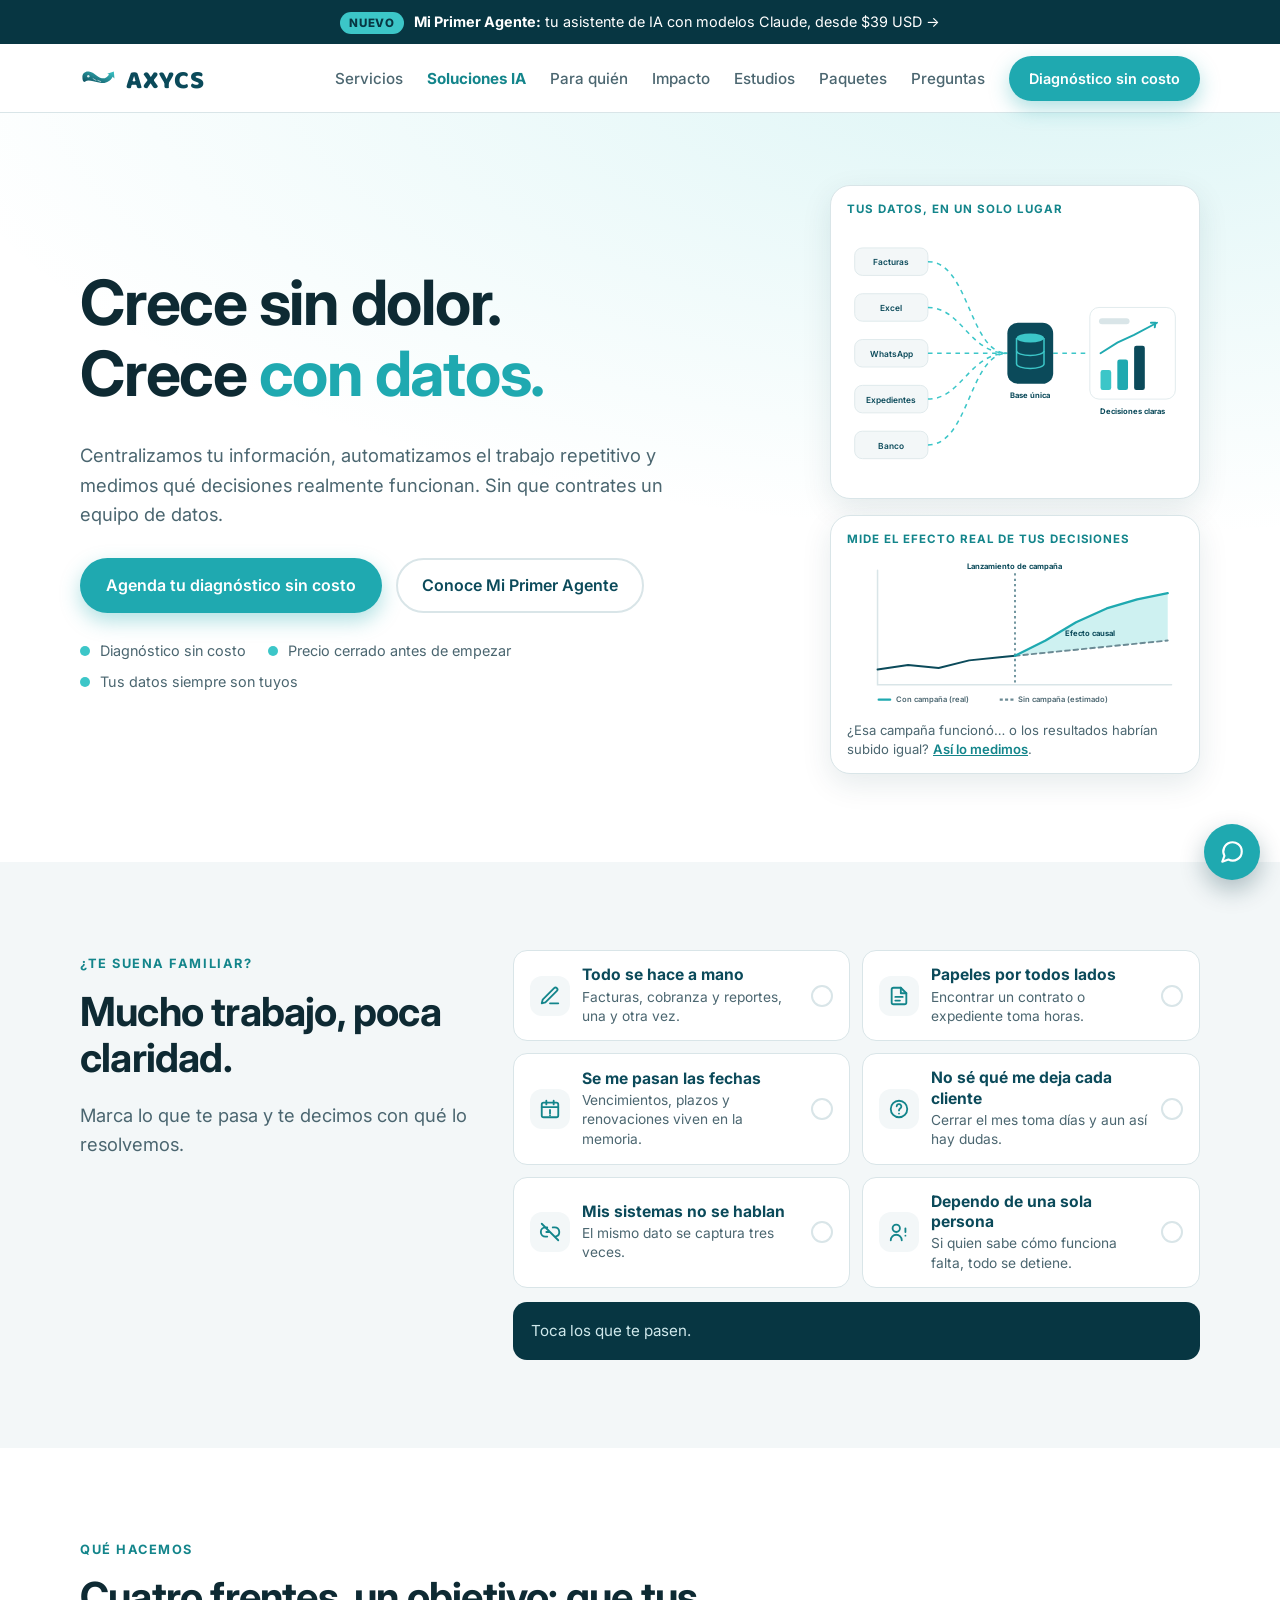
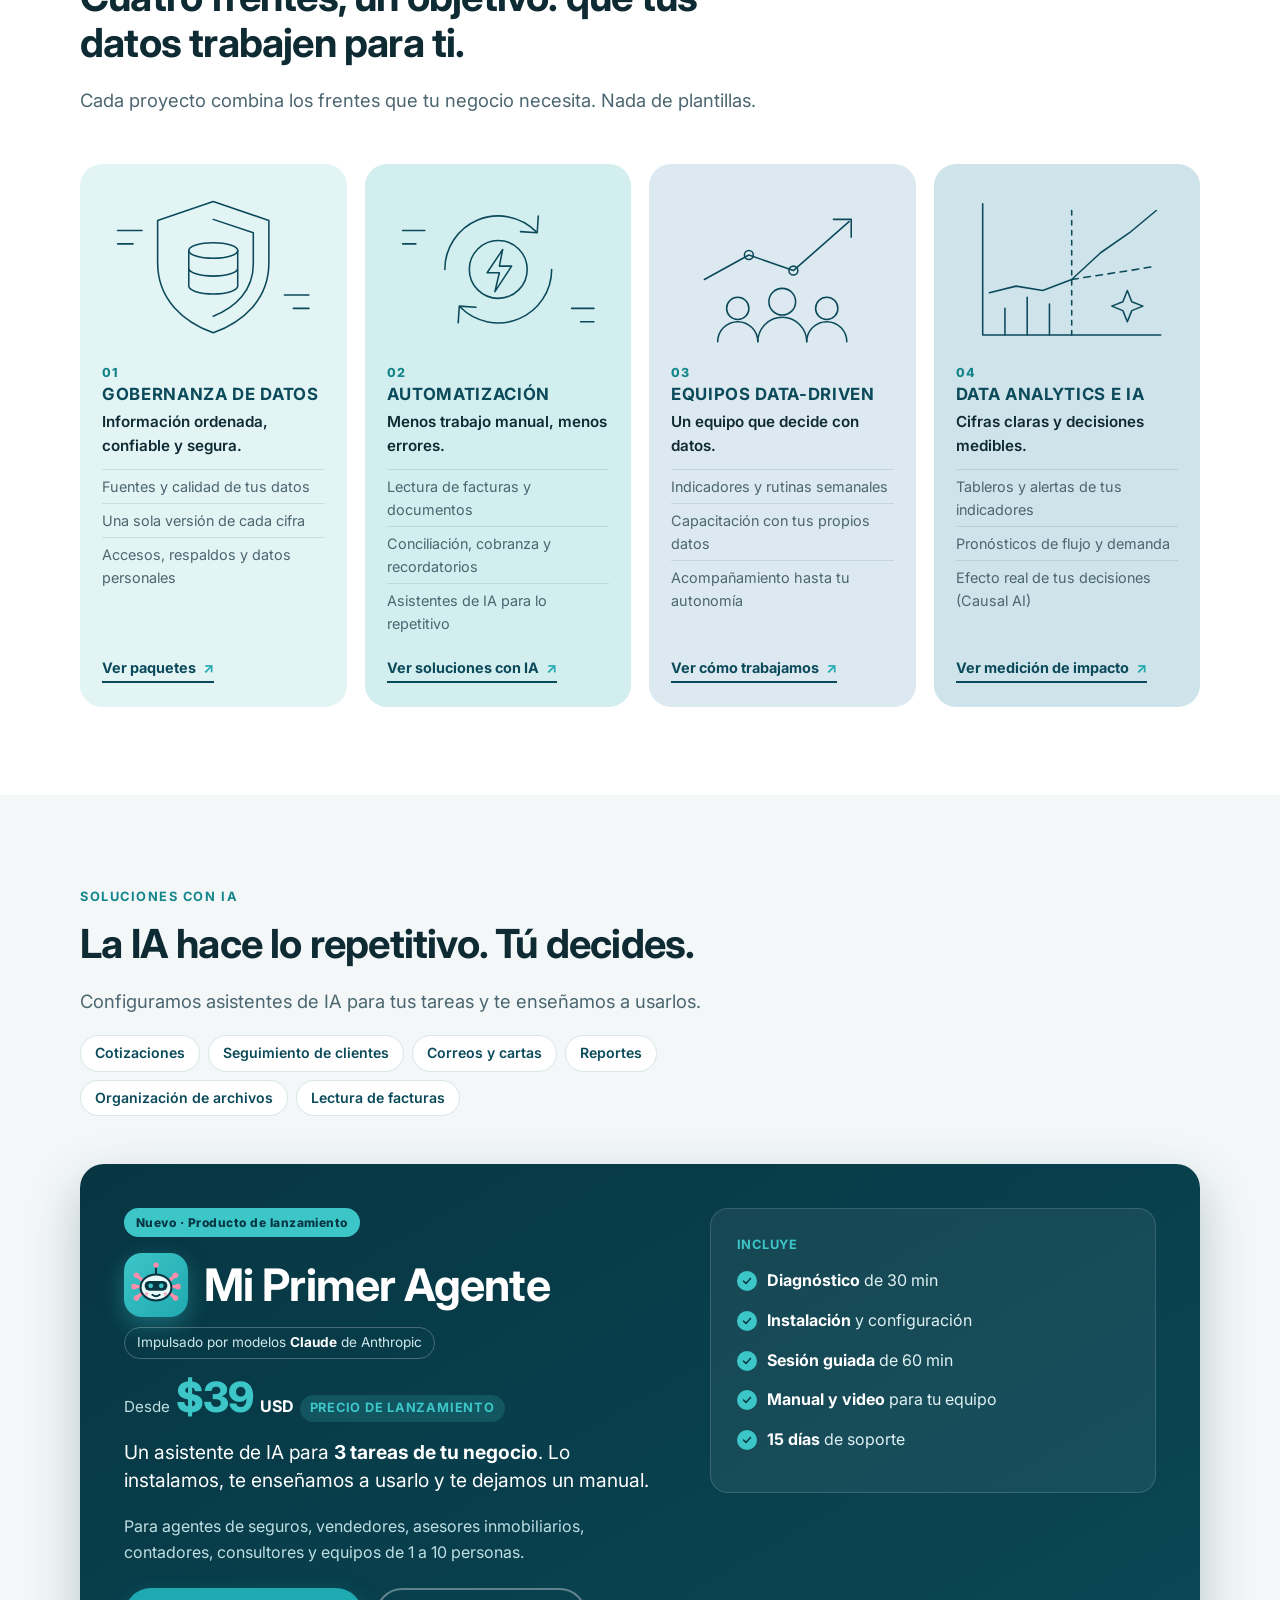
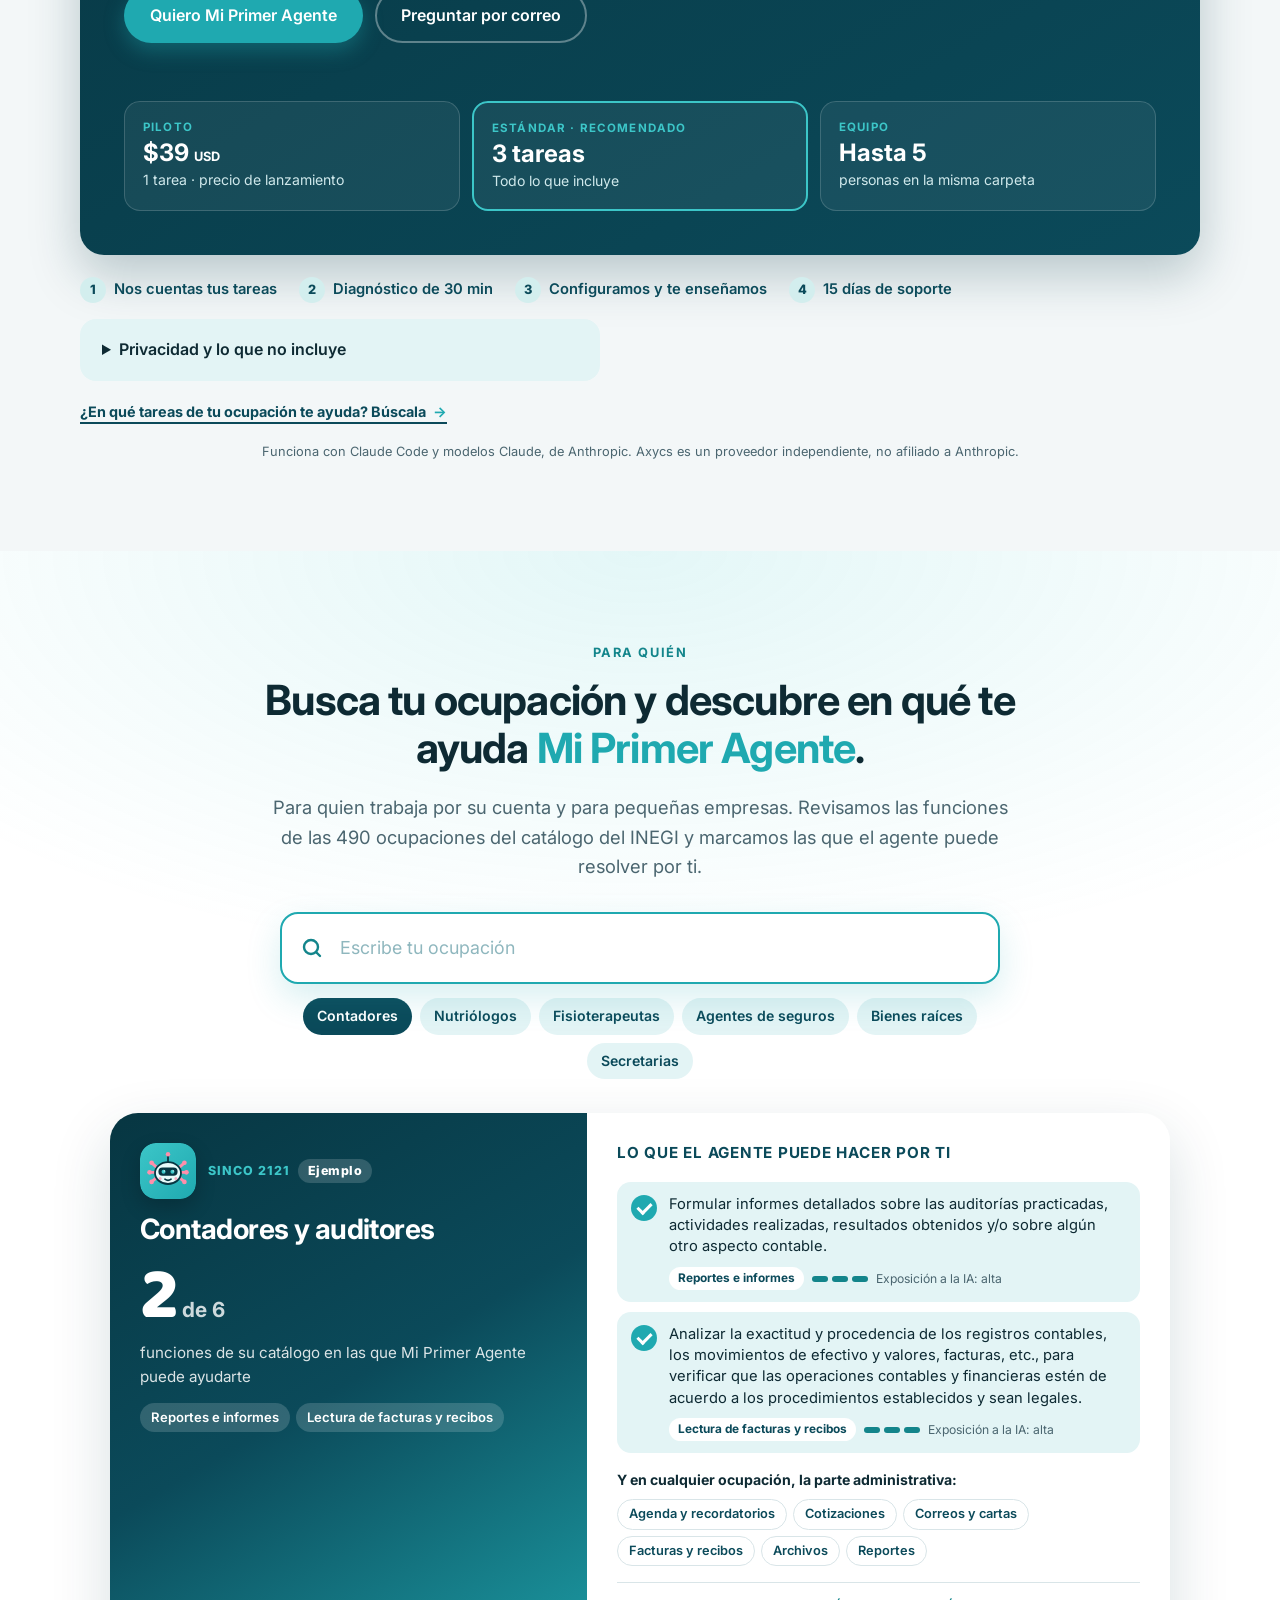
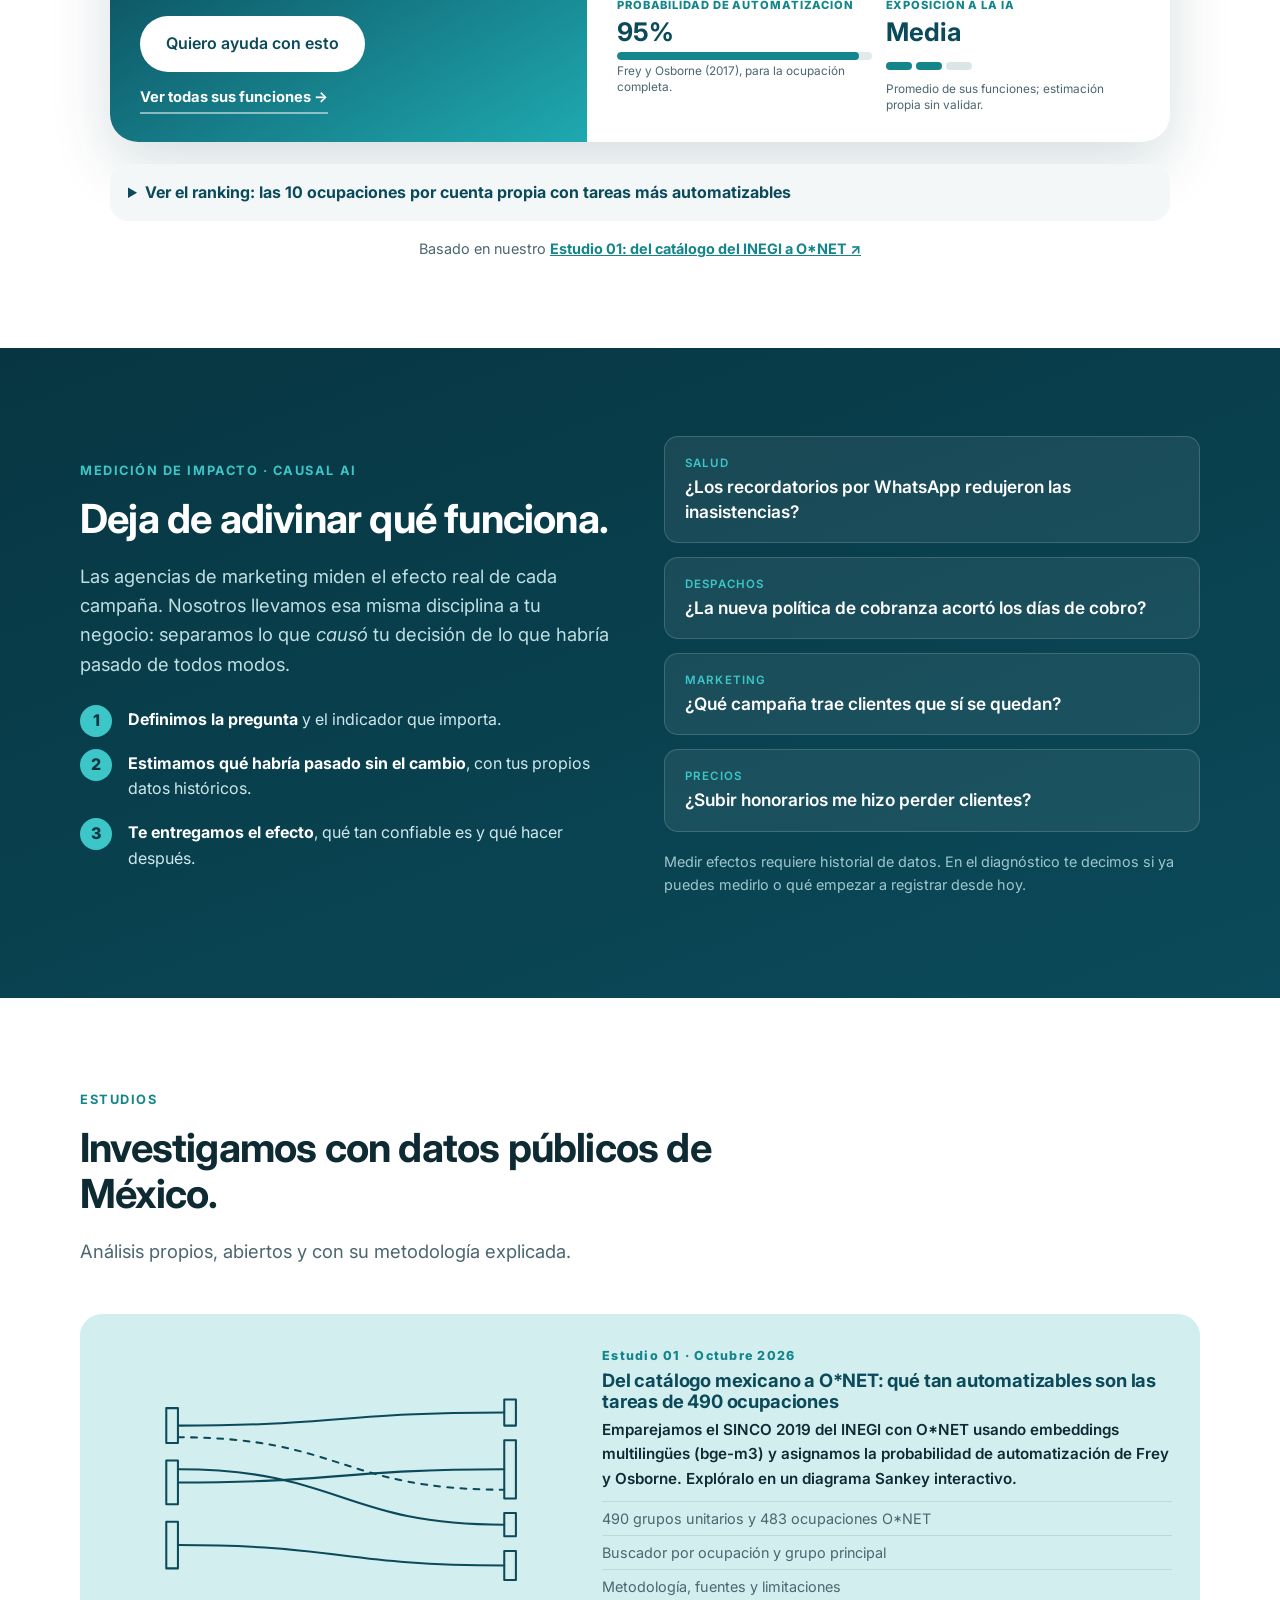
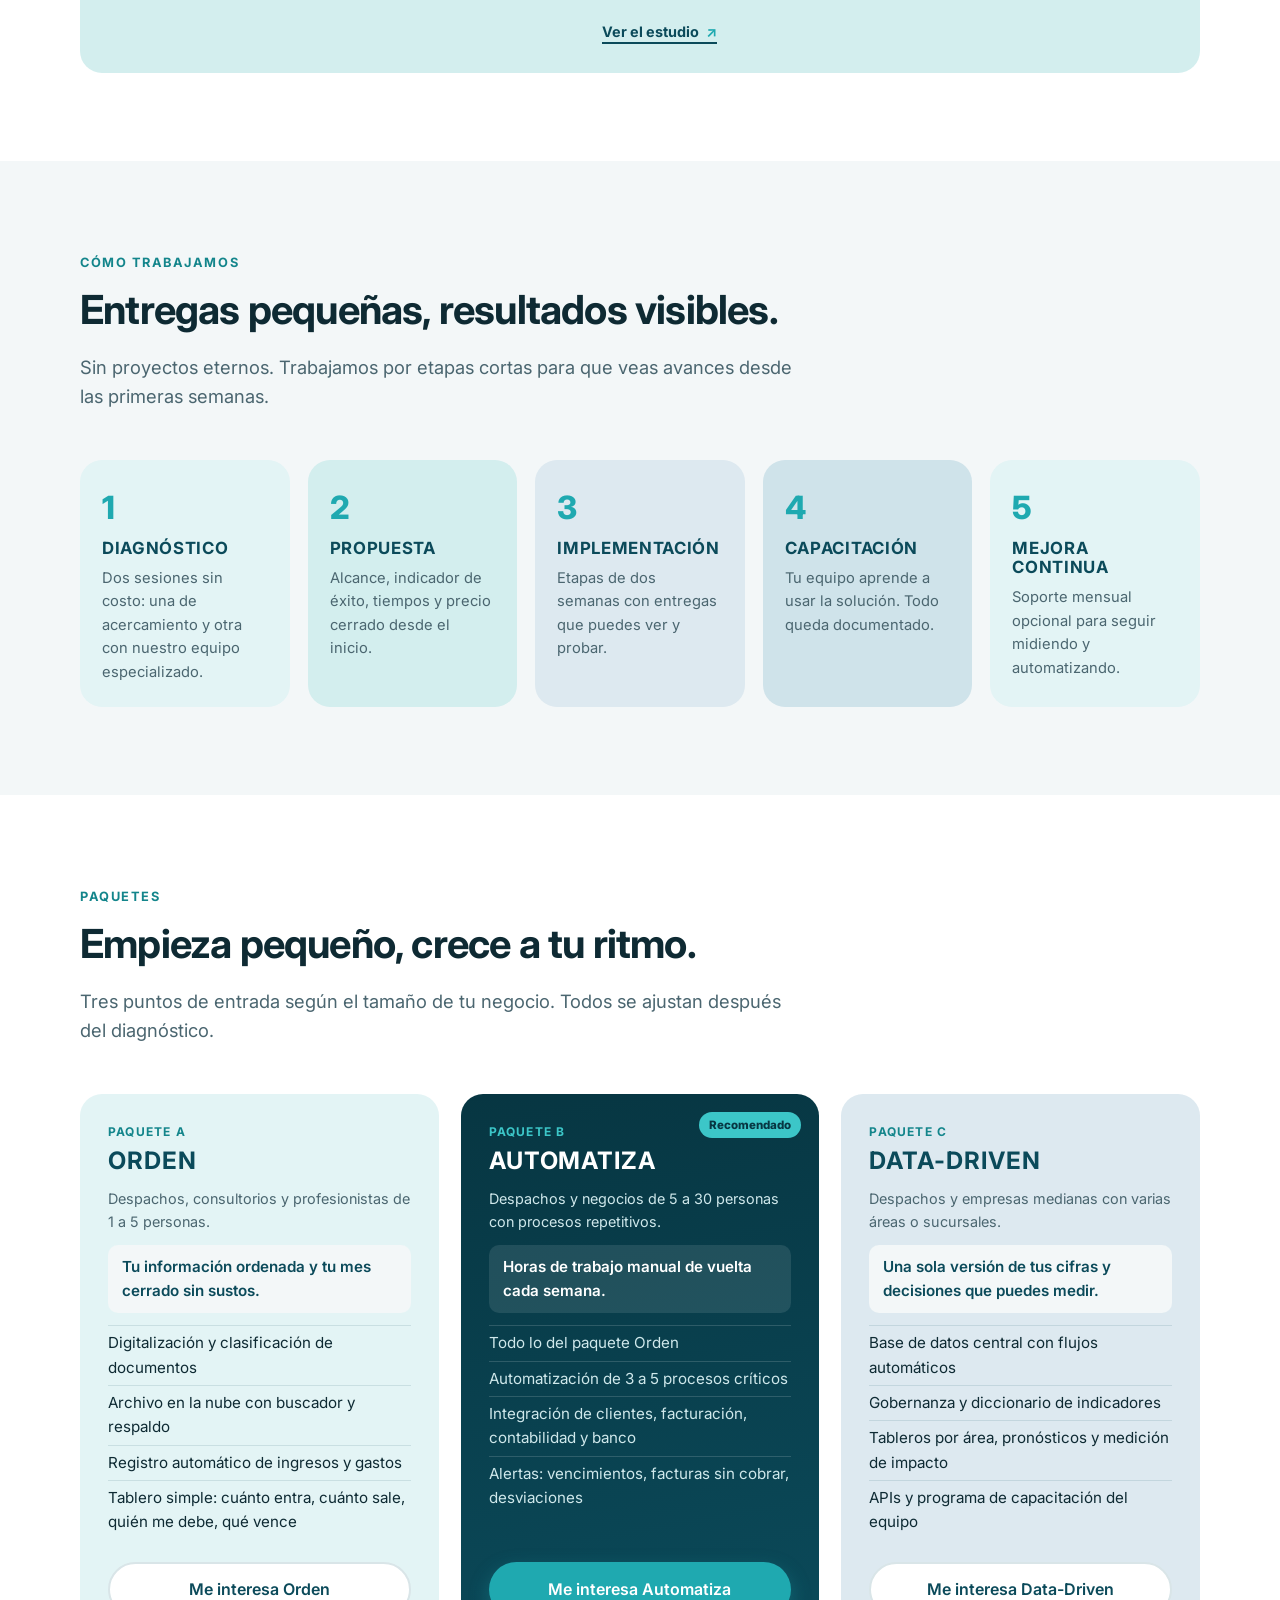
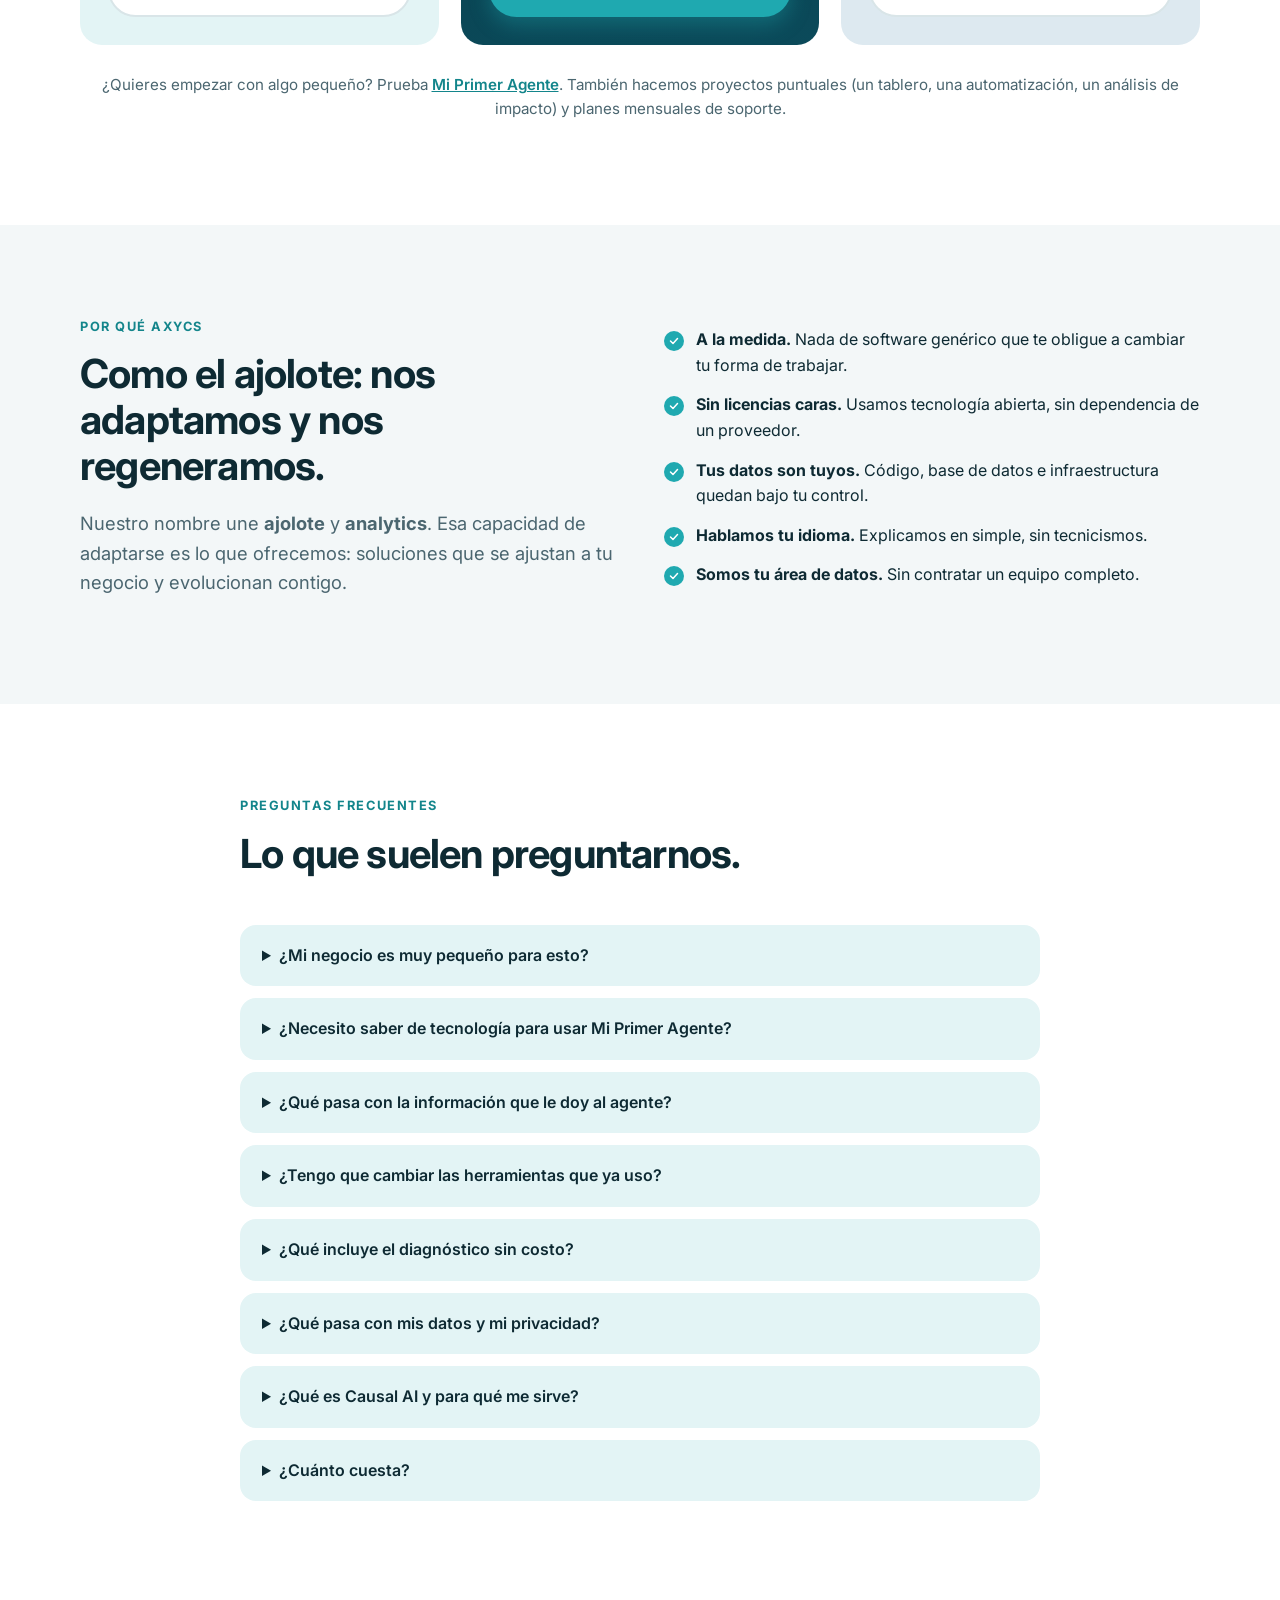
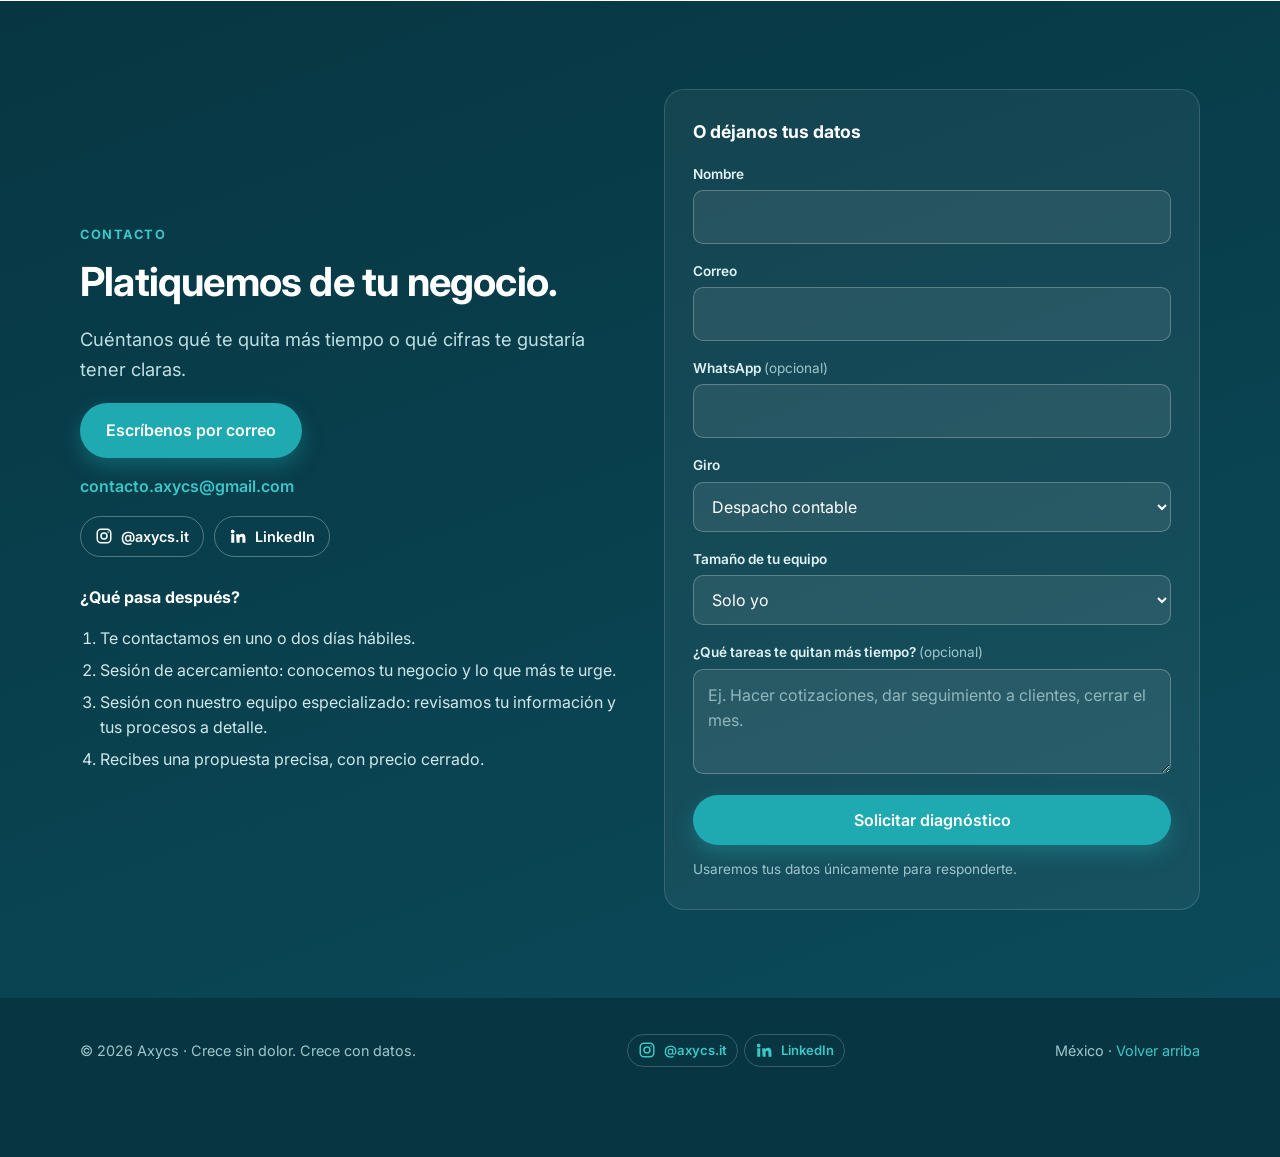
==== commit 375f7d0b: "Celular: carruseles, Para quién compacto y encabezado de páginas internas - Cuatro frentes, Cómo tra" ====
--- a/index.html
+++ b/index.html
@@ -234,6 +234,7 @@
         <a class="front-link" href="#impacto">Ver medición de impacto <span aria-hidden="true">↗</span></a>
       </article>
     </div>
+    <p class="swipe-hint" aria-hidden="true">Desliza para ver más →</p>
   </div>
 </section>
 
@@ -323,7 +324,7 @@
     <div class="pq-search reveal" role="search">
       <svg class="px-search-ico" viewBox="0 0 24 24" aria-hidden="true"><circle cx="11" cy="11" r="7"/><path d="M20 20l-3.5-3.5"/></svg>
       <label for="pq-q" class="sr-only">Busca tu ocupación</label>
-      <input id="pq-q" type="search" placeholder="Escribe tu ocupación (ej. contador)" autocomplete="off" maxlength="80"
+      <input id="pq-q" type="search" placeholder="Escribe tu ocupación" autocomplete="off" maxlength="80"
              role="combobox" aria-expanded="false" aria-controls="pq-list" aria-autocomplete="list">
       <ul id="pq-list" class="auto-list px-list" role="listbox" hidden></ul>
     </div>
@@ -459,6 +460,7 @@
       <div class="step tile reveal"><h3>Capacitación</h3><p>Tu equipo aprende a usar la solución. Todo queda documentado.</p></div>
       <div class="step tile reveal"><h3>Mejora continua</h3><p>Soporte mensual opcional para seguir midiendo y automatizando.</p></div>
     </div>
+    <p class="swipe-hint" aria-hidden="true">Desliza para ver más →</p>
   </div>
 </section>
 
@@ -512,6 +514,7 @@
         <a class="btn btn-ghost" href="#contacto" data-plan="Data-Driven">Me interesa Data-Driven</a>
       </article>
     </div>
+    <p class="swipe-hint" aria-hidden="true">Desliza para ver más →</p>
     <p class="note">¿Quieres empezar con algo pequeño? Prueba <a href="#mi-primer-agente">Mi Primer Agente</a>. También hacemos proyectos puntuales (un tablero, una automatización, un análisis de impacto) y planes mensuales de soporte.</p>
   </div>
 </section>
--- a/styles.css
+++ b/styles.css
@@ -737,3 +737,52 @@
 @media (prefers-reduced-motion: reduce) {
   .pq-in .pq-tasks li, .pq-in .pq-big strong { animation: none; }
 }
+
+/* Celular: tarjetas en carrusel deslizable para acortar la página */
+.swipe-hint { display: none; }
+@media (max-width: 760px) {
+  #servicios .fronts, #proceso .steps, #paquetes .g3 {
+    display: grid; grid-template-columns: none; grid-auto-flow: column; grid-auto-columns: 84%; gap: 14px;
+    overflow-x: auto; scroll-snap-type: x mandatory; overscroll-behavior-x: contain;
+    margin-inline: -20px; padding: 4px 20px 16px; scroll-padding-inline: 20px; scrollbar-width: none;
+  }
+  #servicios .fronts::-webkit-scrollbar, #proceso .steps::-webkit-scrollbar, #paquetes .g3::-webkit-scrollbar { display: none; }
+  #servicios .fronts > *, #proceso .steps > *, #paquetes .g3 > * { scroll-snap-align: start; }
+  .js #servicios .fronts > .reveal, .js #proceso .steps > .reveal, .js #paquetes .g3 > .reveal { opacity: 1; transform: none; }
+  #servicios .front-art { max-height: 120px; }
+  .swipe-hint { display: block; margin: 2px 0 0; font-size: .82rem; font-weight: 600; color: var(--teal-dark); text-align: right; }
+  /* iPhone hace zoom al enfocar campos con letra menor a 16 px */
+  input, select, textarea, .px-tools-in input, .px-tools-in select { font-size: 16px; }
+}
+@media (max-width: 560px) {
+  .pq-head h2 { font-size: 1.6rem; }
+  .pq-head .lead { font-size: 1rem; }
+  .pq-search { margin-top: 22px; }
+  .pq-quick { flex-wrap: nowrap; justify-content: flex-start; overflow-x: auto; margin-inline: -20px; padding: 0 20px 4px; scrollbar-width: none; }
+  .pq-quick::-webkit-scrollbar { display: none; }
+  .pq-quick li { flex: none; }
+  .pq-card { margin-top: 22px; border-radius: 22px; }
+  .pq-left, .pq-right { padding: 20px 18px; }
+  .pq-left h3 { margin-bottom: 8px; }
+  .pq-big strong { font-size: 3rem; }
+  .pq-caps { margin-bottom: 16px; }
+  .pq-actions .btn { width: 100%; text-align: center; }
+  .pq-tasks li { padding: 10px 12px; }
+  .pq-tasks li p { font-size: .88rem; }
+  .pq-metrics { grid-template-columns: 1fr 1fr; gap: 12px; }
+  .pq-metrics strong { font-size: 1.35rem; }
+  .pq-more summary { font-size: .92rem; }
+}
+/* Páginas internas: el encabezado conserva el botón en celular (no tienen menú desplegable) */
+@media (max-width: 960px) {
+  .nav ul.study-nav { display: flex; position: static; flex-direction: row; padding: 0; gap: 14px; border: 0; background: none; }
+}
+@media (max-width: 560px) {
+  .study-nav li:first-child { display: none; }
+  .study-nav .btn-sm { padding: 9px 14px; font-size: .85rem; }
+  .px-sum { grid-template-columns: 1fr 1fr; gap: 12px; }
+  .px-sum .px-agent { grid-column: 1 / -1; }
+  .px-sum .front { padding: 16px; }
+  .px-sum .px-big { font-size: 1.7rem; }
+  .px-sum .front-num { font-size: .68rem; }
+}
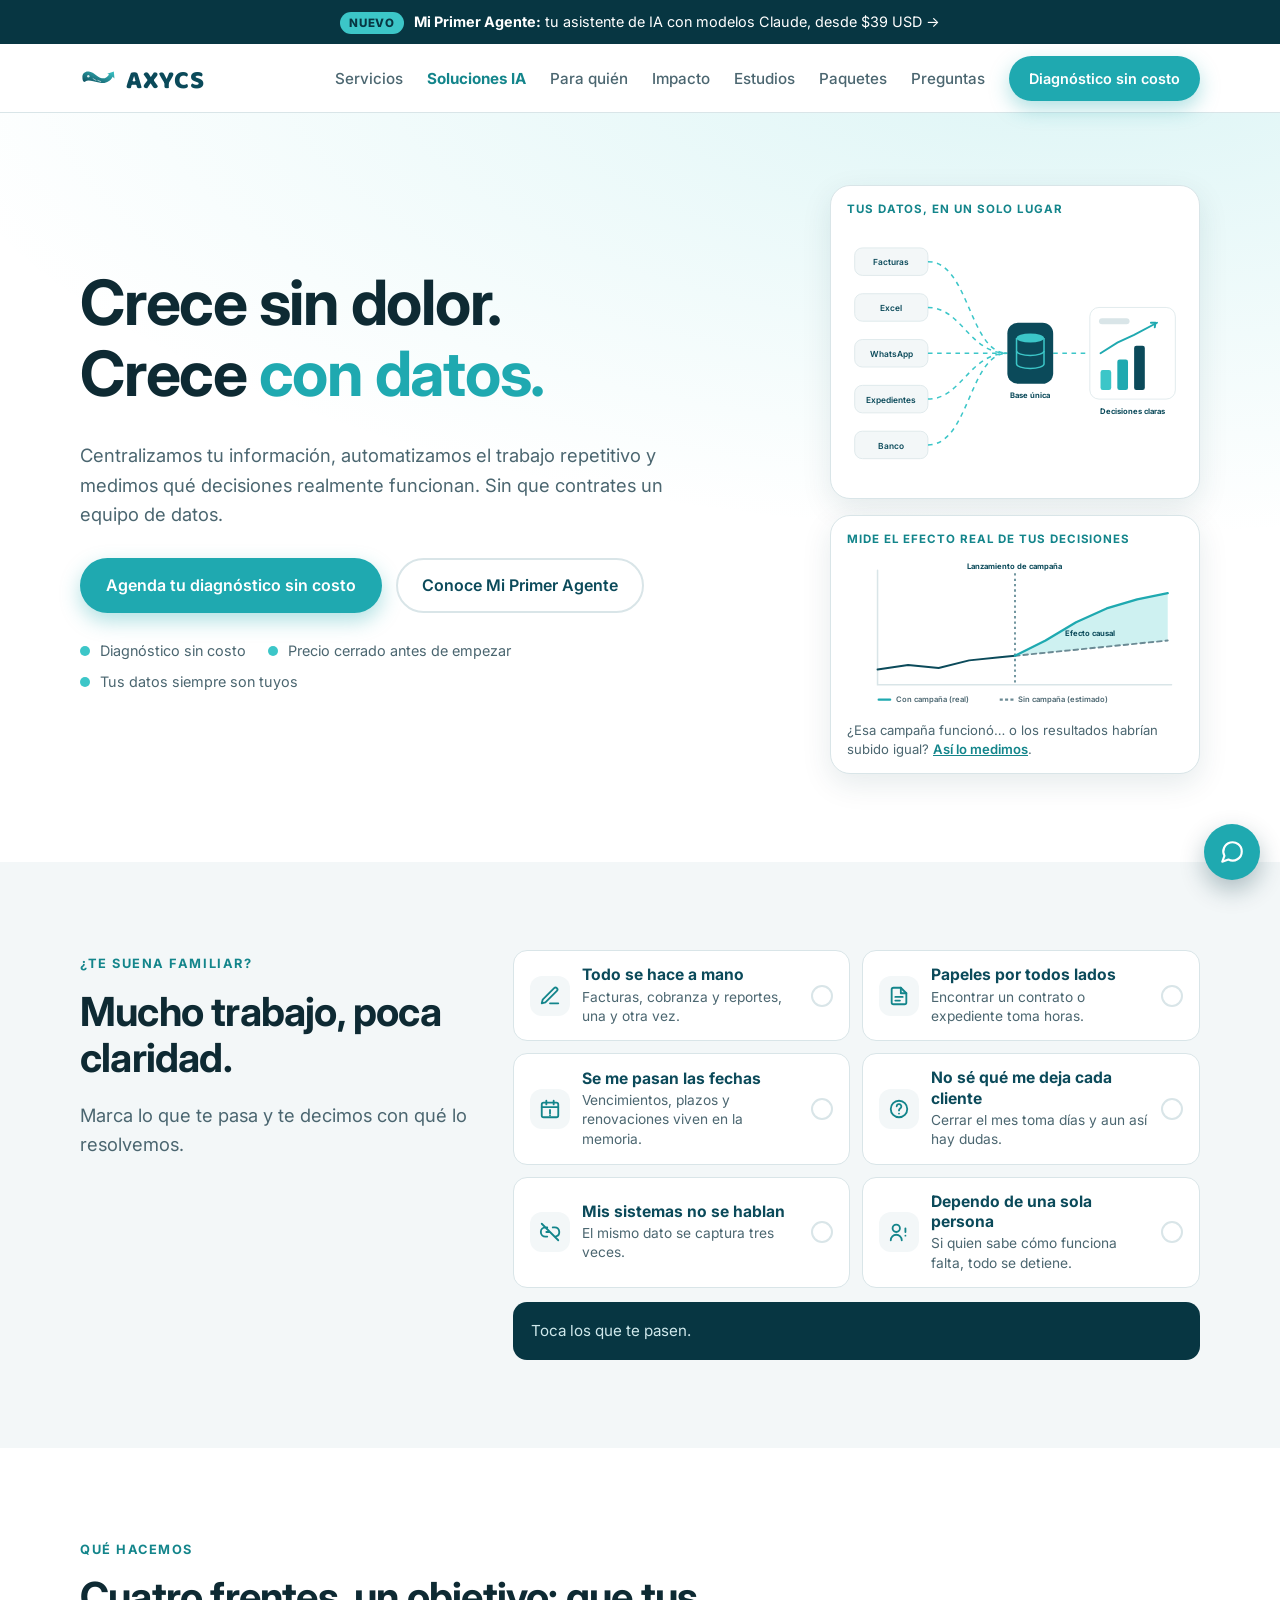
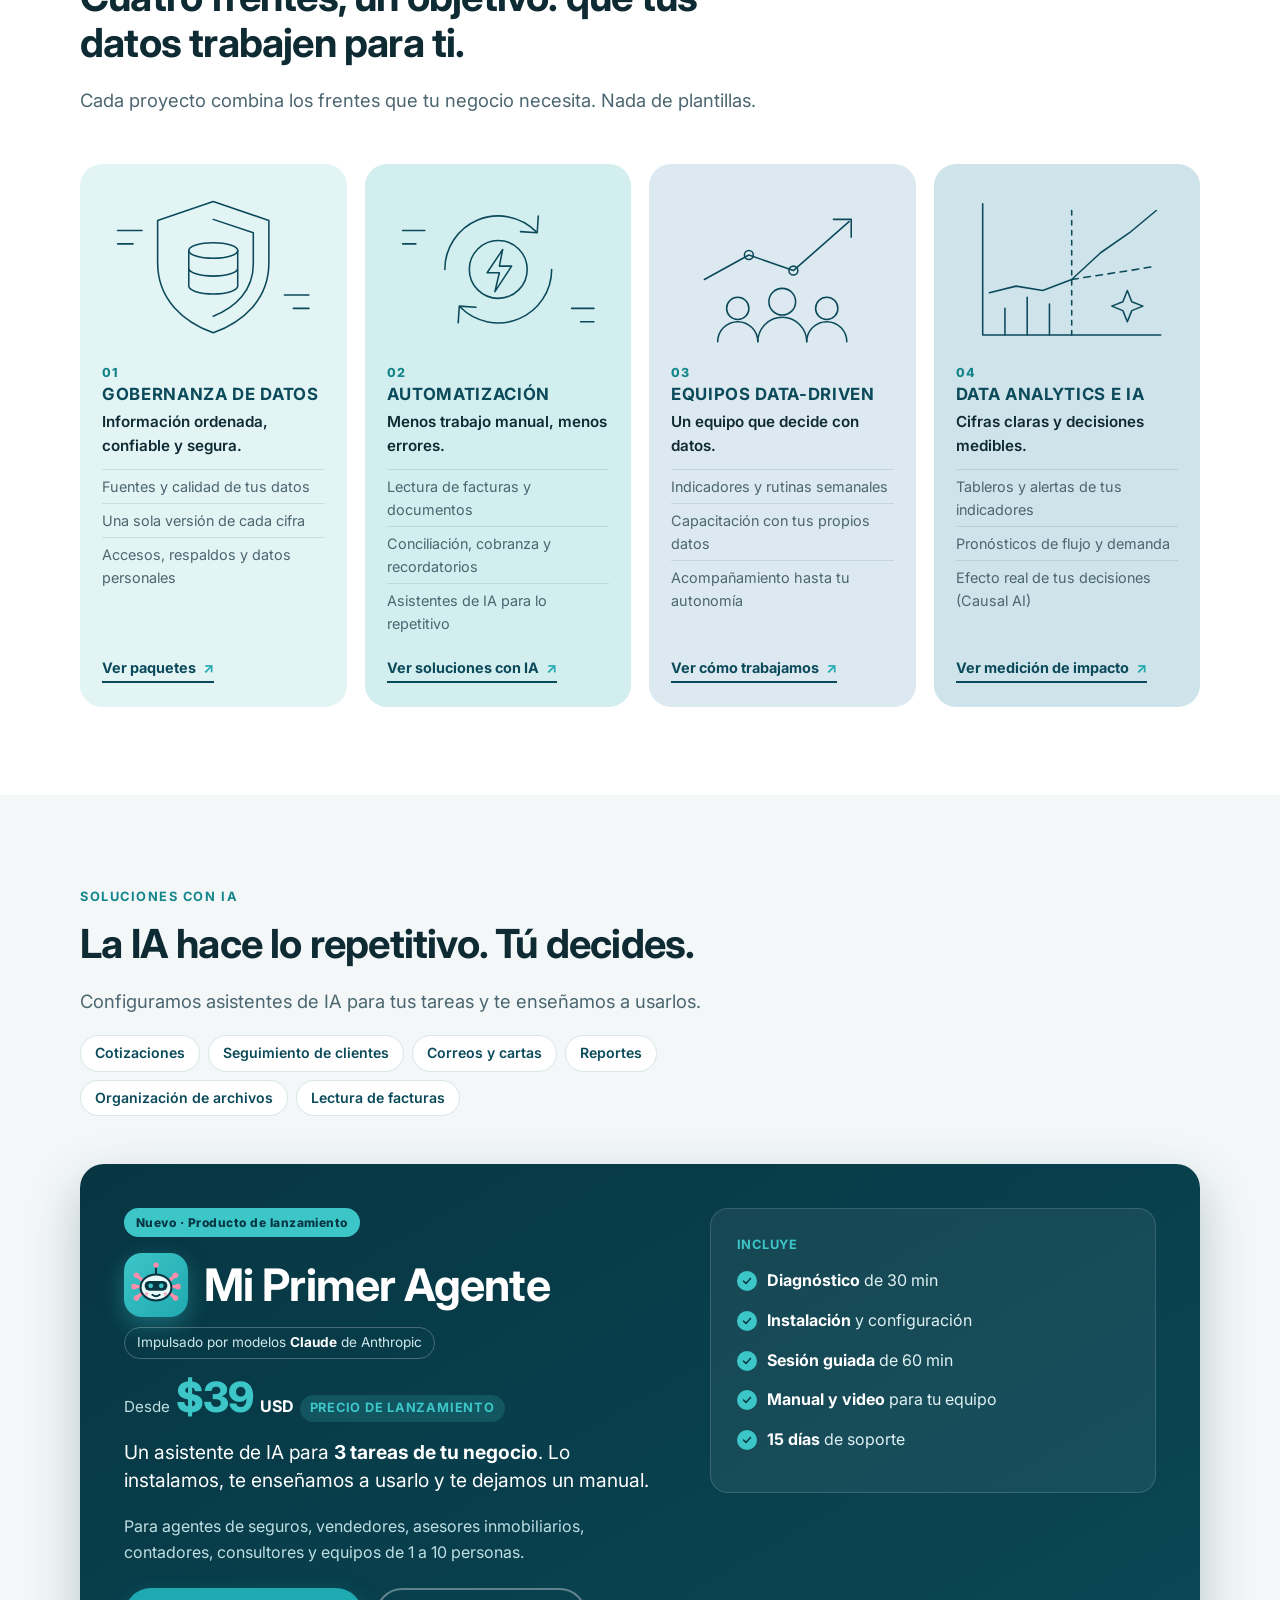
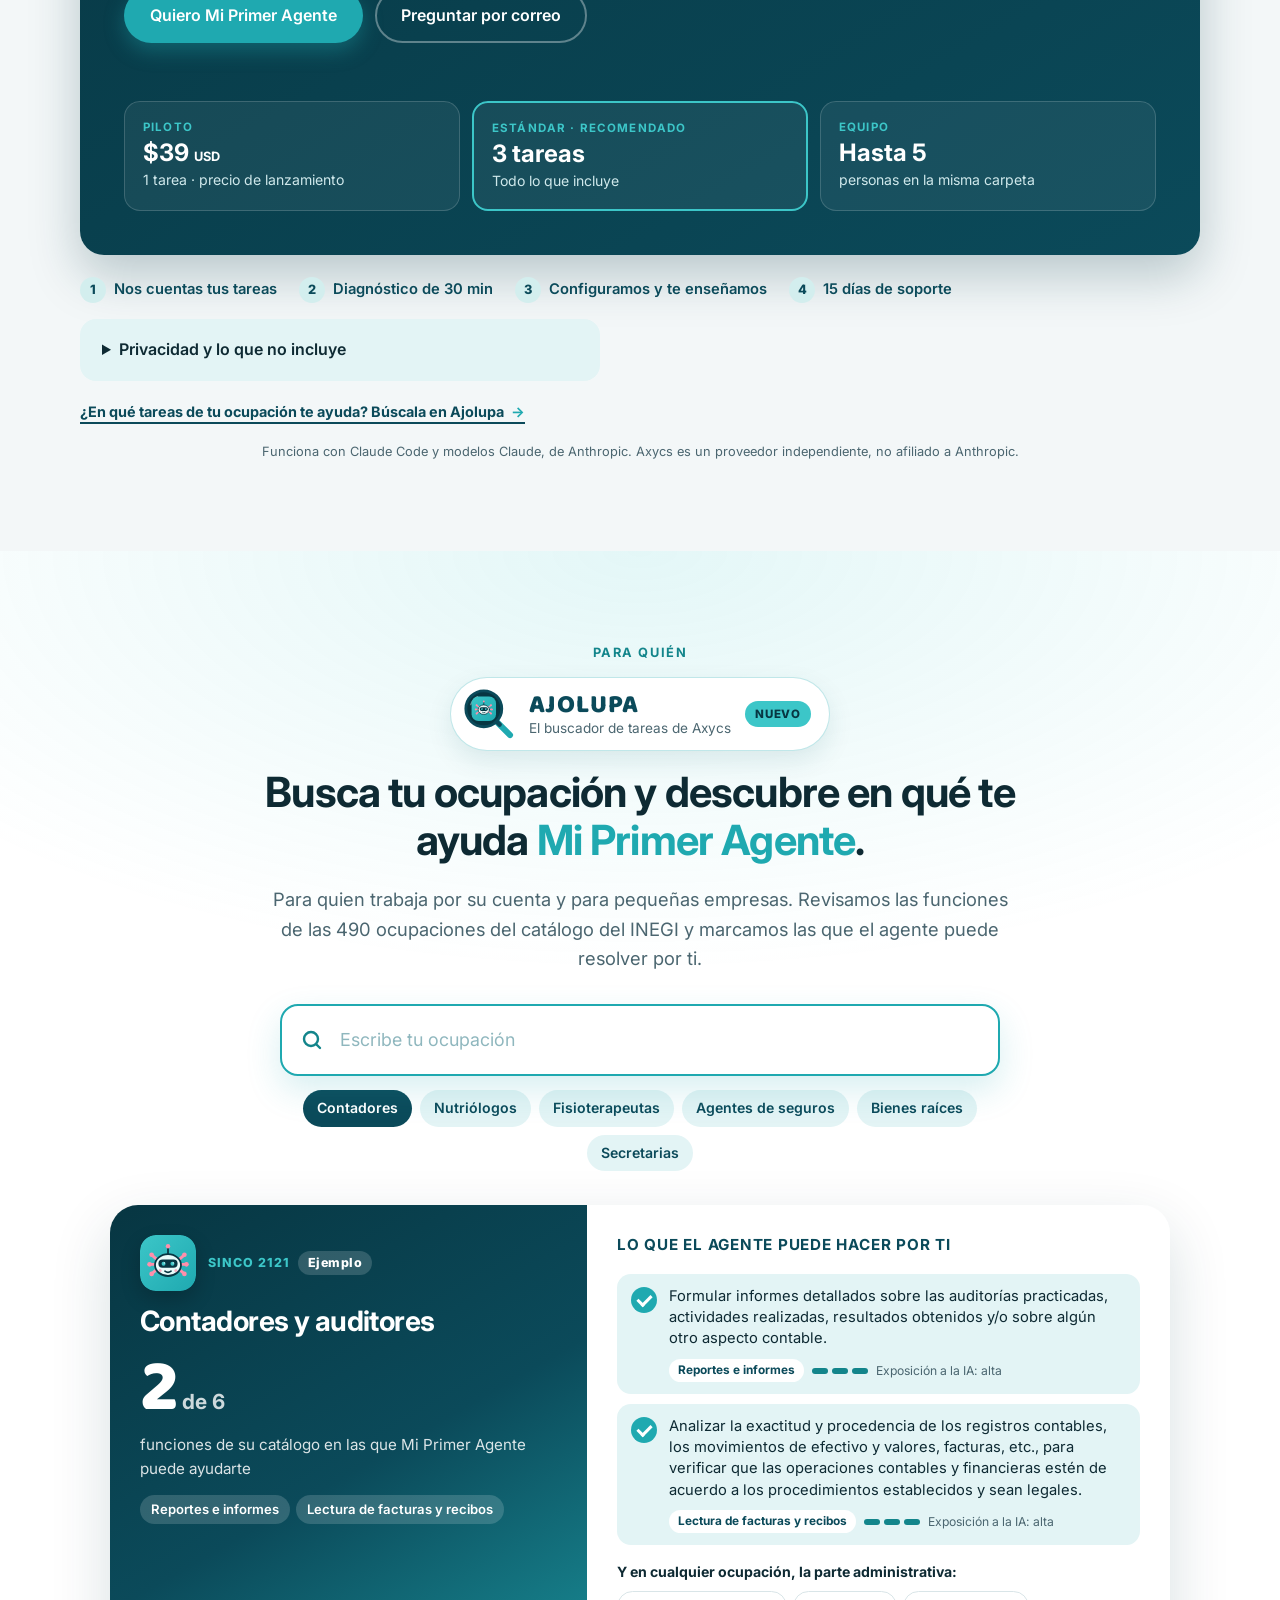
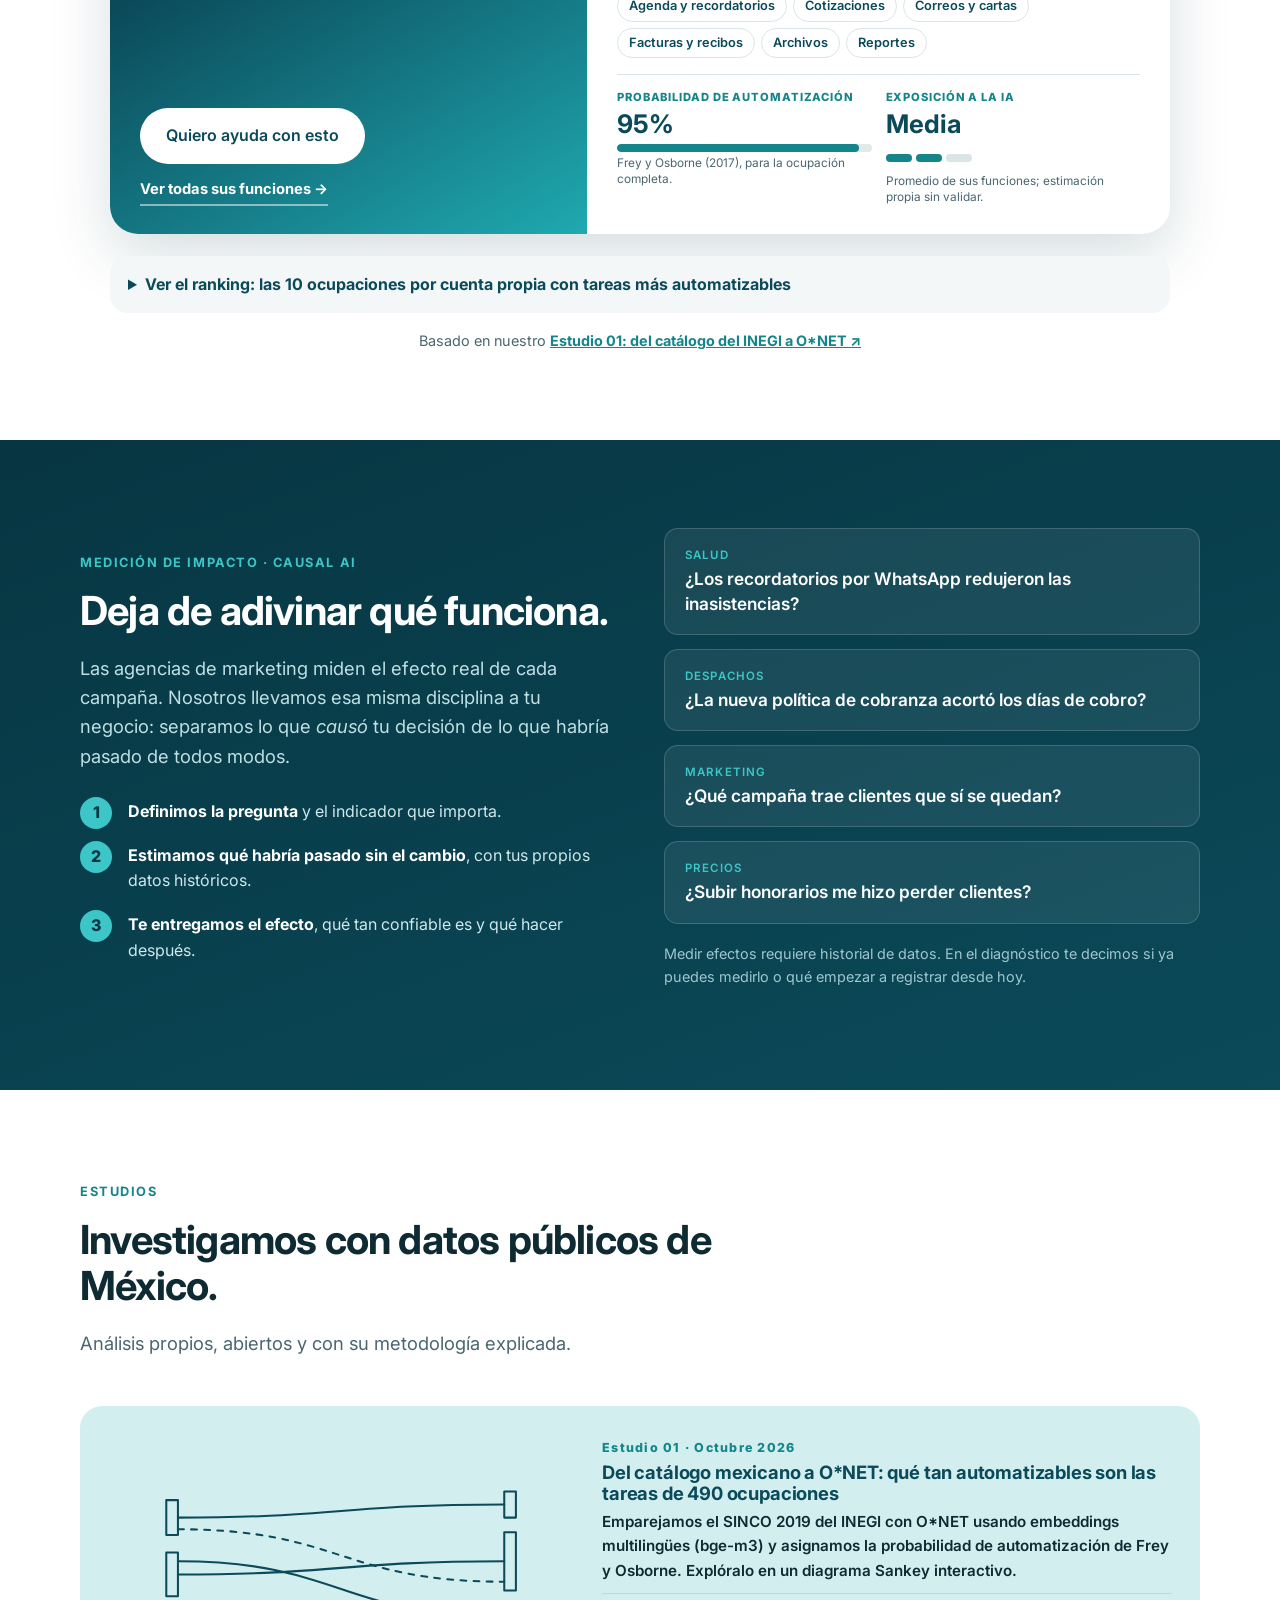
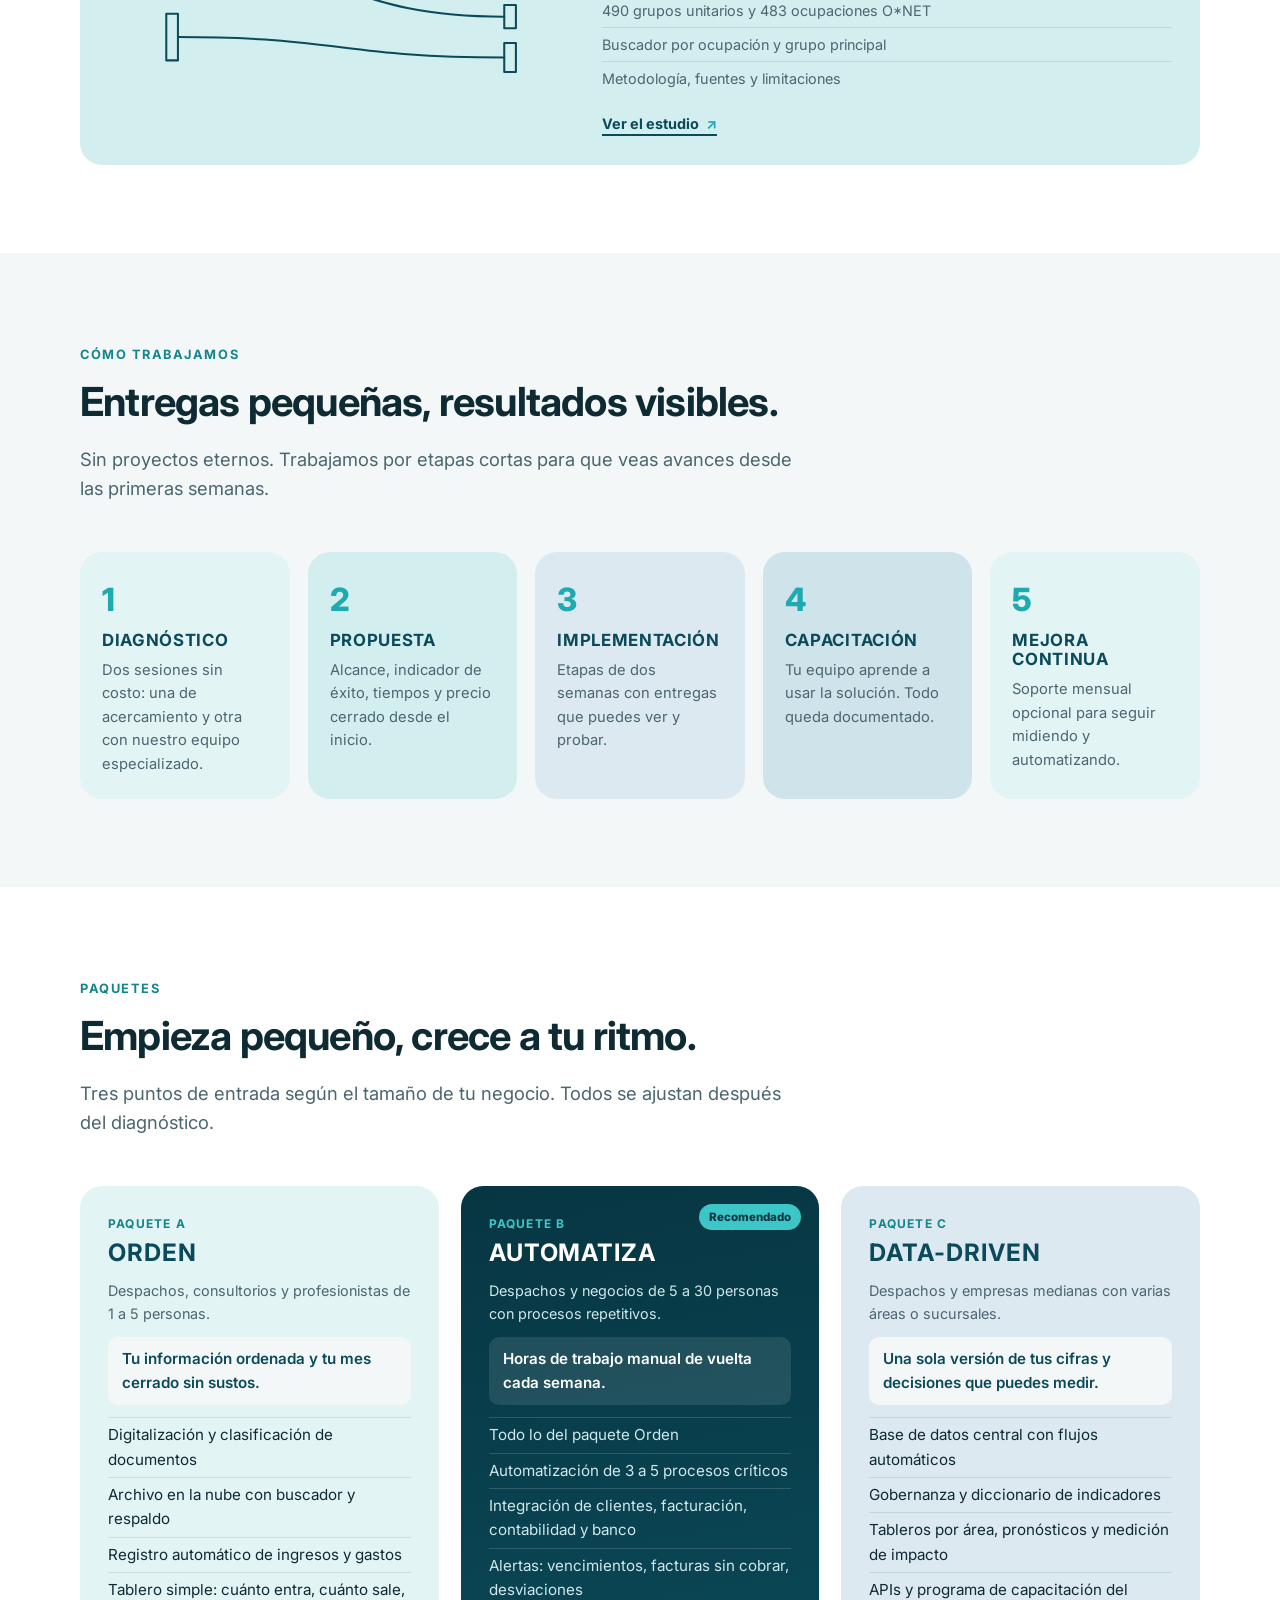
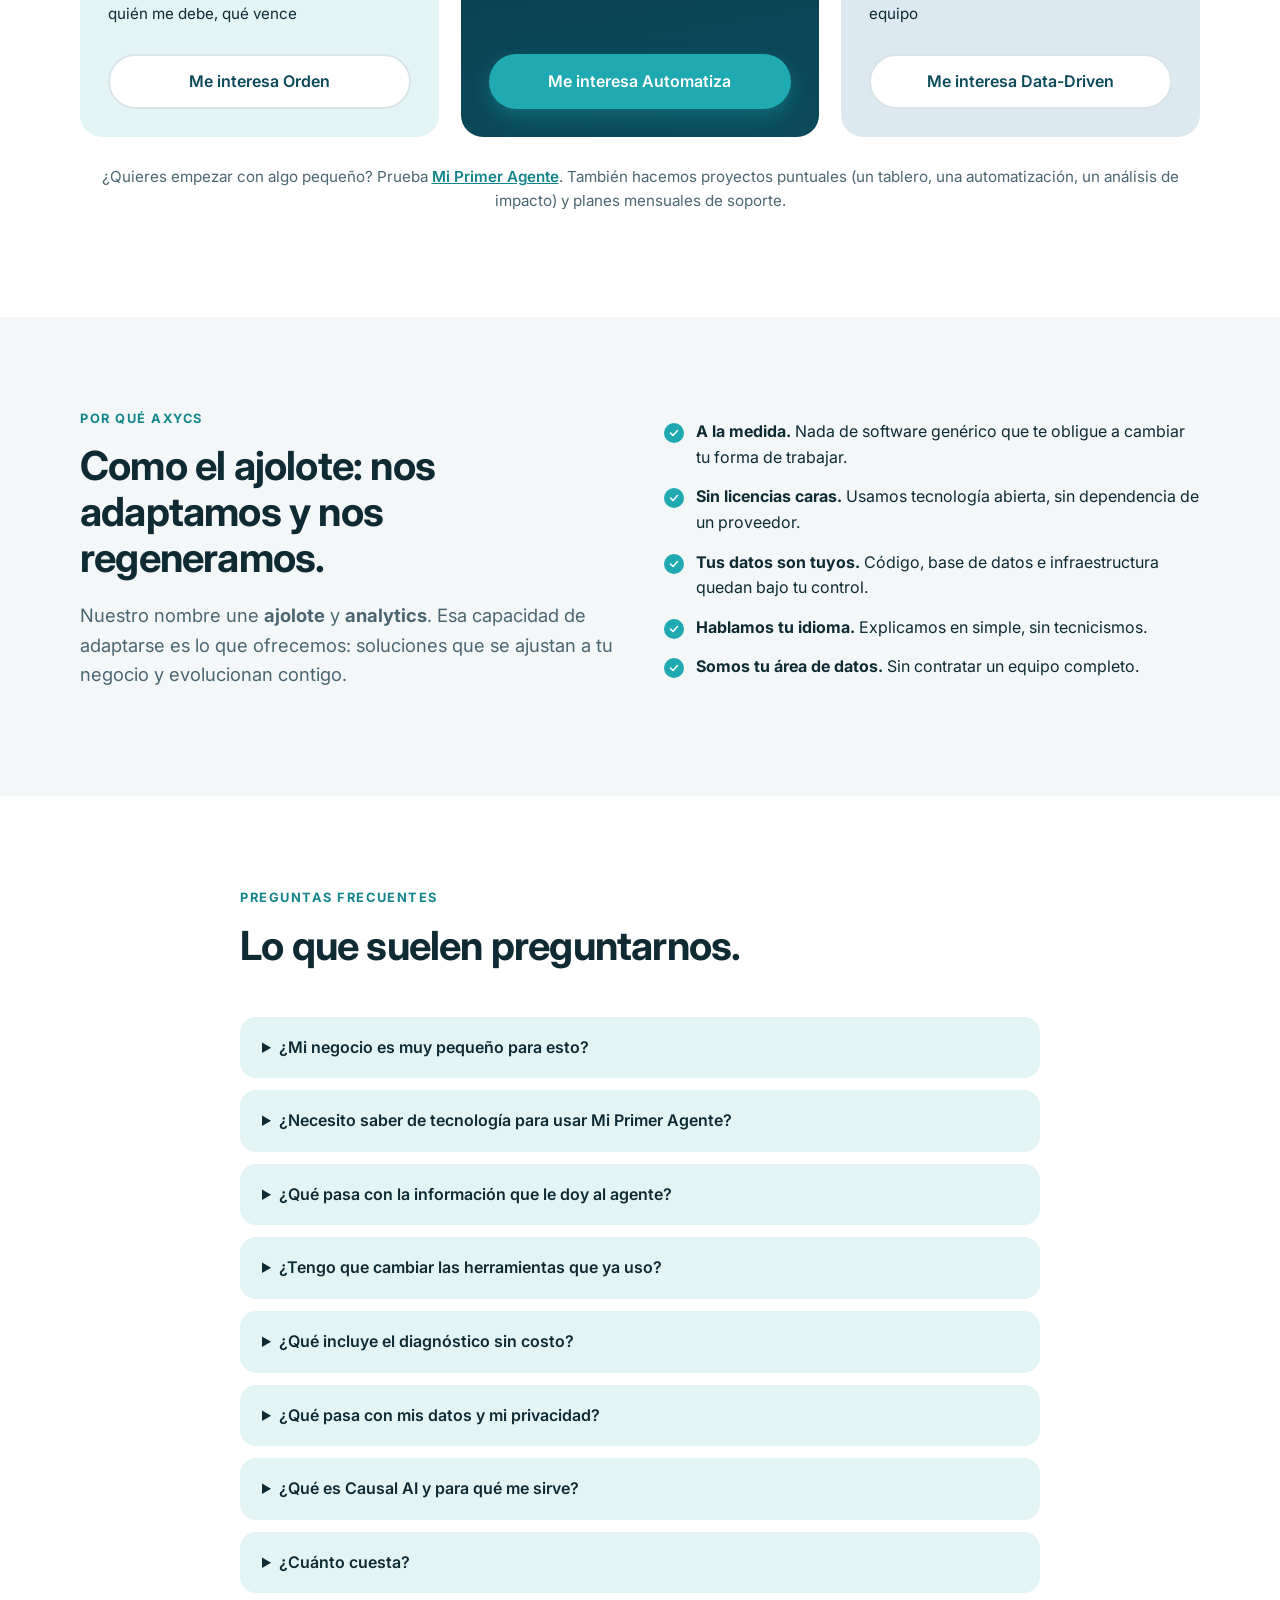
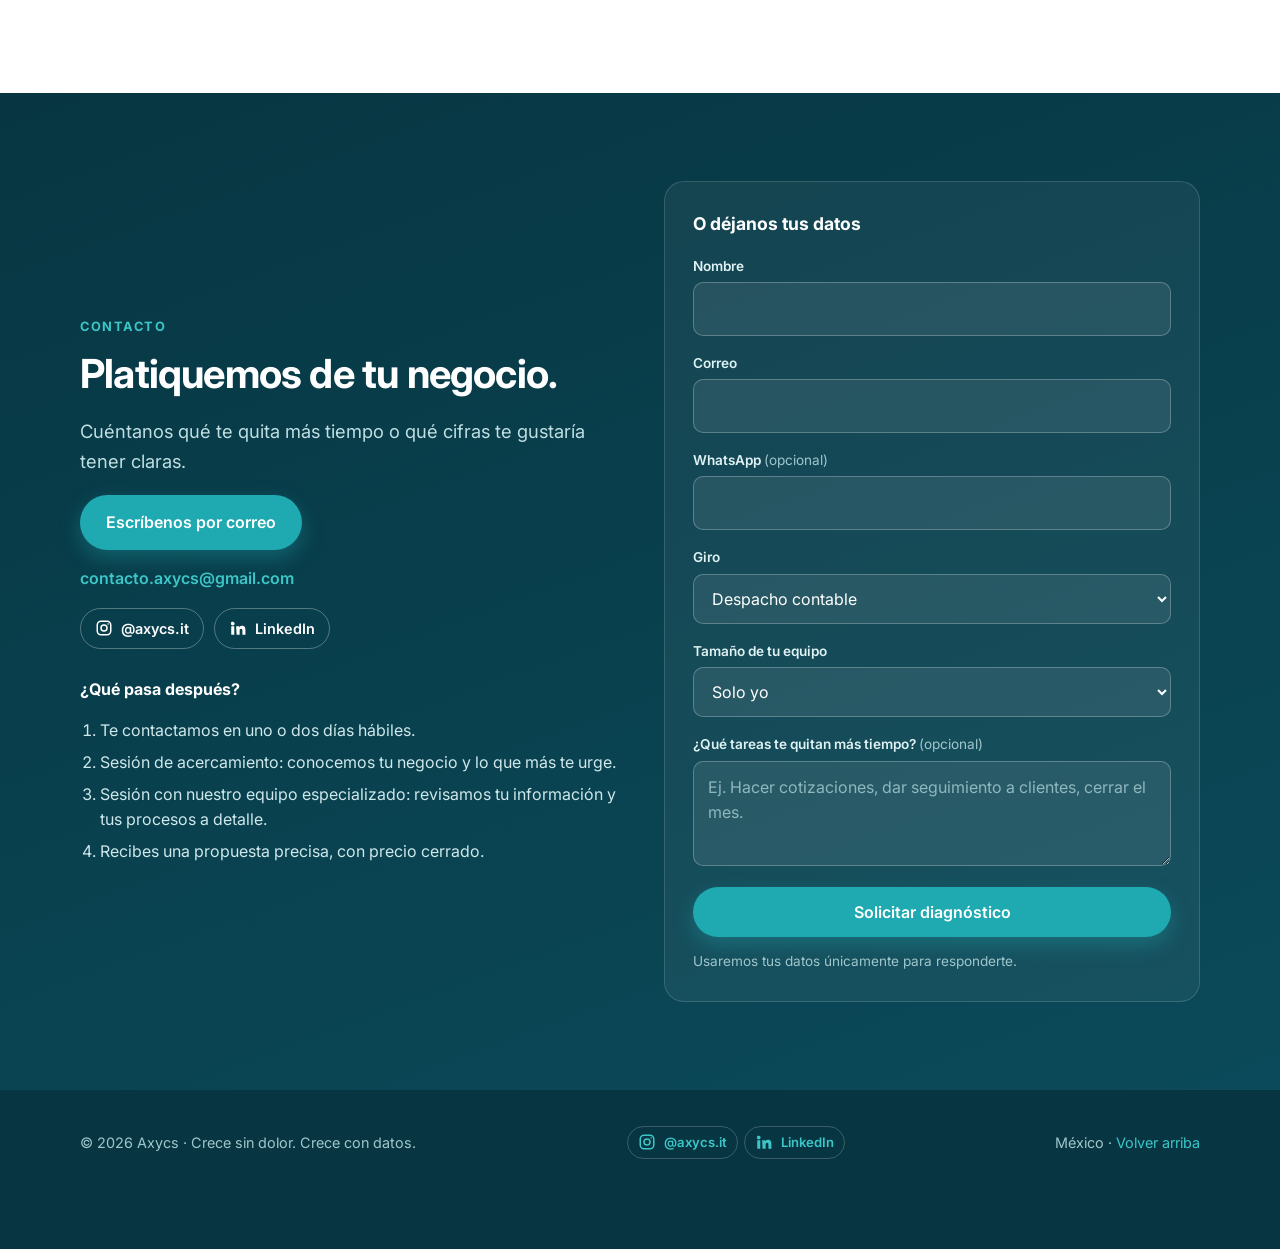
==== commit 3282cfc4: "Ajolupa: nombre y logo del buscador de ocupaciones - Para quién: distintivo con el logo de Ajolupa (" ====
--- a/index.html
+++ b/index.html
@@ -307,7 +307,7 @@
         </ul>
       </details>
     </div>
-    <p class="px-link reveal"><a class="front-link" href="#industrias">¿En qué tareas de tu ocupación te ayuda? Búscala <span aria-hidden="true">→</span></a></p>
+    <p class="px-link reveal"><a class="front-link" href="#industrias">¿En qué tareas de tu ocupación te ayuda? Búscala en Ajolupa <span aria-hidden="true">→</span></a></p>
     <p class="disclaimer">Funciona con Claude Code y modelos Claude, de Anthropic. Axycs es un proveedor independiente, no afiliado a Anthropic.</p>
   </div>
 </section>
@@ -317,13 +317,14 @@
   <div class="wrap">
     <div class="pq-head reveal">
       <span class="eyebrow">Para quién</span>
+      <p class="pq-brand"><img src="ajolupa.svg" alt="" width="64" height="64"><span><strong class="wordmark">Ajolupa</strong><small>El buscador de tareas de Axycs</small></span><span class="pq-new">Nuevo</span></p>
       <h2>Busca tu ocupación y descubre en qué te ayuda <em>Mi Primer Agente</em>.</h2>
       <p class="lead">Para quien trabaja por su cuenta y para pequeñas empresas. Revisamos las funciones de las 490 ocupaciones del catálogo del INEGI y marcamos las que el agente puede resolver por ti.</p>
     </div>
 
     <div class="pq-search reveal" role="search">
       <svg class="px-search-ico" viewBox="0 0 24 24" aria-hidden="true"><circle cx="11" cy="11" r="7"/><path d="M20 20l-3.5-3.5"/></svg>
-      <label for="pq-q" class="sr-only">Busca tu ocupación</label>
+      <label for="pq-q" class="sr-only">Busca tu ocupación en Ajolupa</label>
       <input id="pq-q" type="search" placeholder="Escribe tu ocupación" autocomplete="off" maxlength="80"
              role="combobox" aria-expanded="false" aria-controls="pq-list" aria-autocomplete="list">
       <ul id="pq-list" class="auto-list px-list" role="listbox" hidden></ul>
--- a/styles.css
+++ b/styles.css
@@ -664,6 +664,11 @@
 .pq-head h2 { font-size: clamp(1.8rem, 3.6vw, 2.6rem); }
 .pq-head h2 em { font-style: normal; color: var(--teal); }
 .pq-head .lead { margin: 0 auto; }
+.pq-brand { display: flex; width: fit-content; align-items: center; gap: 14px; margin: 0 auto 18px; padding: 10px 18px 10px 12px; text-align: left; background: var(--white); border: 1px solid rgba(31, 169, 176, .28); border-radius: 999px; box-shadow: 0 10px 26px rgba(11, 74, 90, .1); }
+.pq-brand img { width: 52px; height: 52px; flex: none; }
+.pq-brand strong { display: block; font-size: 1.6rem; color: var(--deep); }
+.pq-brand small { display: block; font-size: .85rem; color: var(--muted); }
+.pq-new { padding: 4px 10px; font-size: .72rem; font-weight: 800; letter-spacing: .08em; text-transform: uppercase; color: var(--deep-2); background: var(--aqua); border-radius: 999px; }
 .pq-search { position: relative; max-width: 720px; margin: 30px auto 0; }
 .pq-search input { width: 100%; margin: 0; padding: 20px 22px 20px 58px; font-size: 1.12rem; color: var(--ink); background: var(--white); border: 2px solid var(--teal); border-radius: 18px; box-shadow: 0 14px 34px rgba(31, 169, 176, .18); }
 .pq-search input:focus { outline: 3px solid rgba(60, 198, 200, .45); }
@@ -756,6 +761,11 @@
 }
 @media (max-width: 560px) {
   .pq-head h2 { font-size: 1.6rem; }
+  .pq-brand { gap: 10px; padding: 8px 14px 8px 8px; }
+  .pq-brand img { width: 44px; height: 44px; }
+  .pq-brand strong { font-size: 1.35rem; }
+  .pq-brand small { font-size: .8rem; white-space: nowrap; }
+  .pq-new { display: none; }
   .pq-head .lead { font-size: 1rem; }
   .pq-search { margin-top: 22px; }
   .pq-quick { flex-wrap: nowrap; justify-content: flex-start; overflow-x: auto; margin-inline: -20px; padding: 0 20px 4px; scrollbar-width: none; }
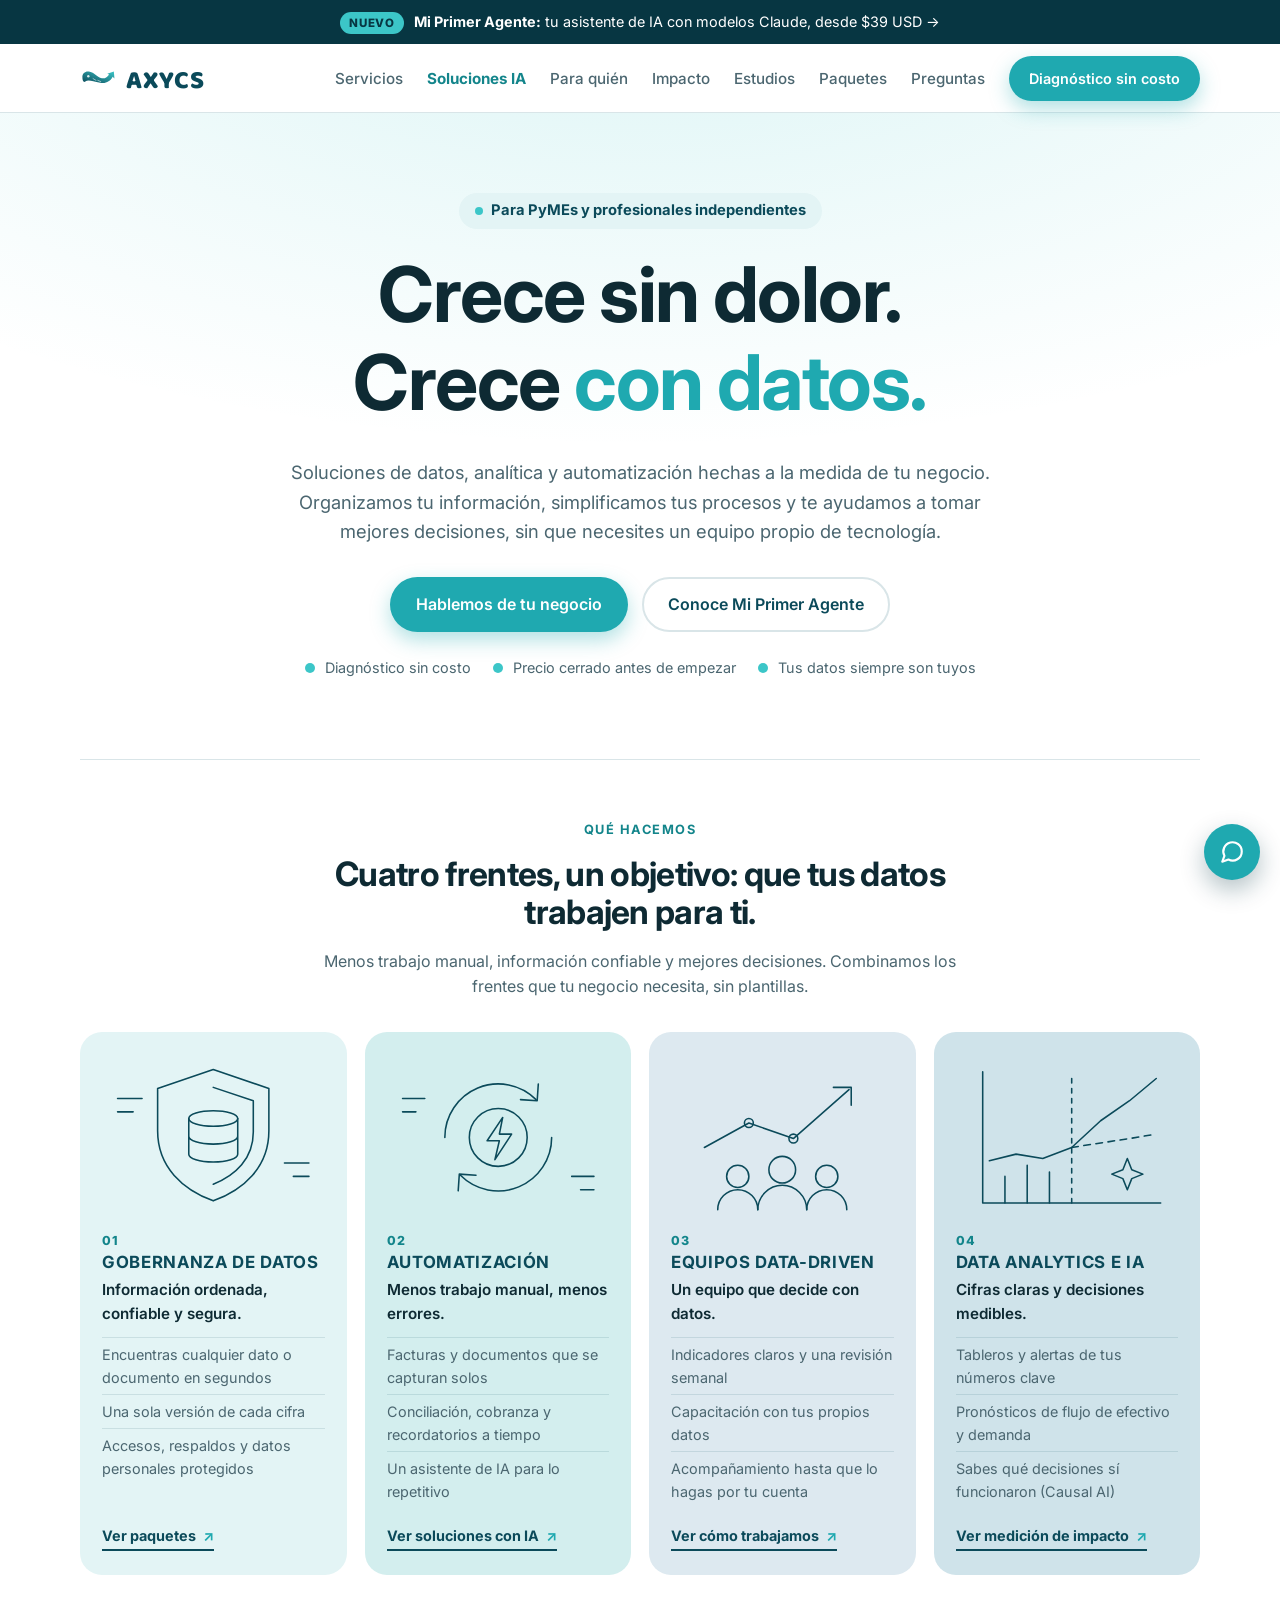
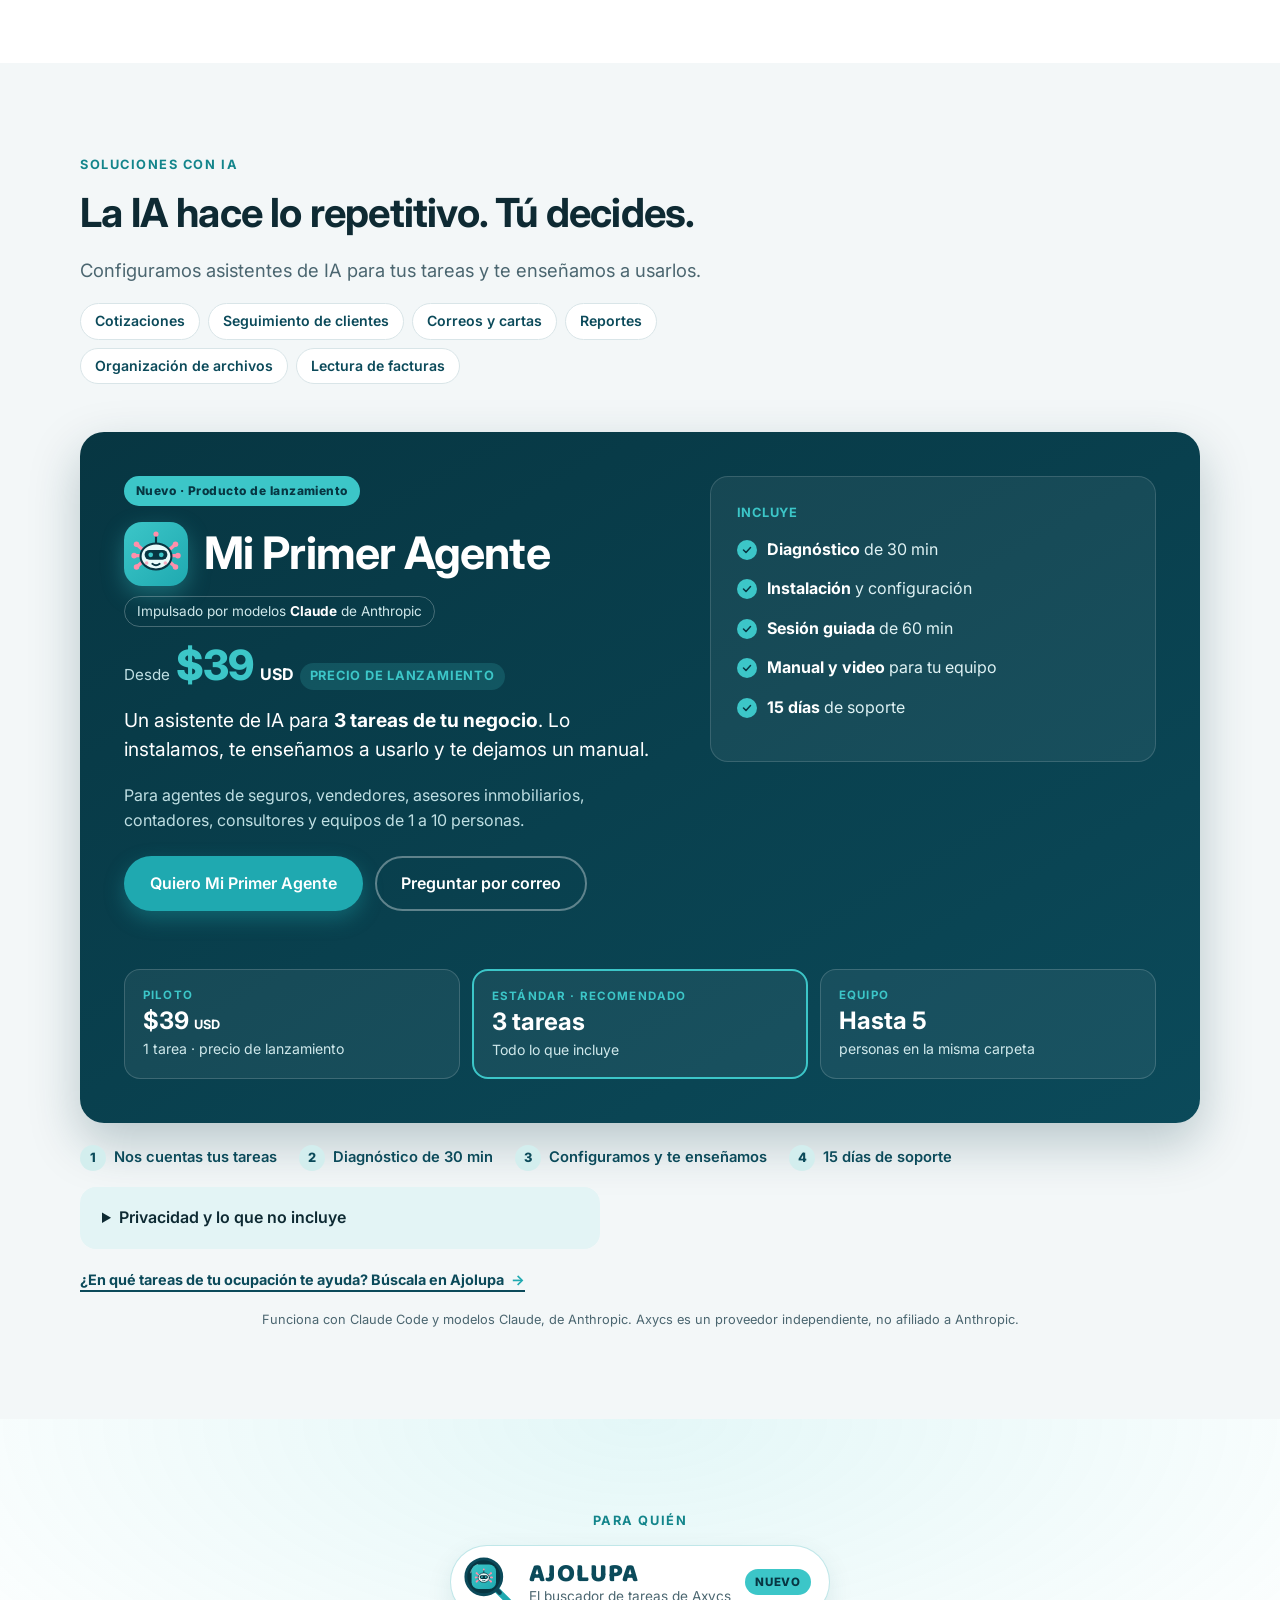
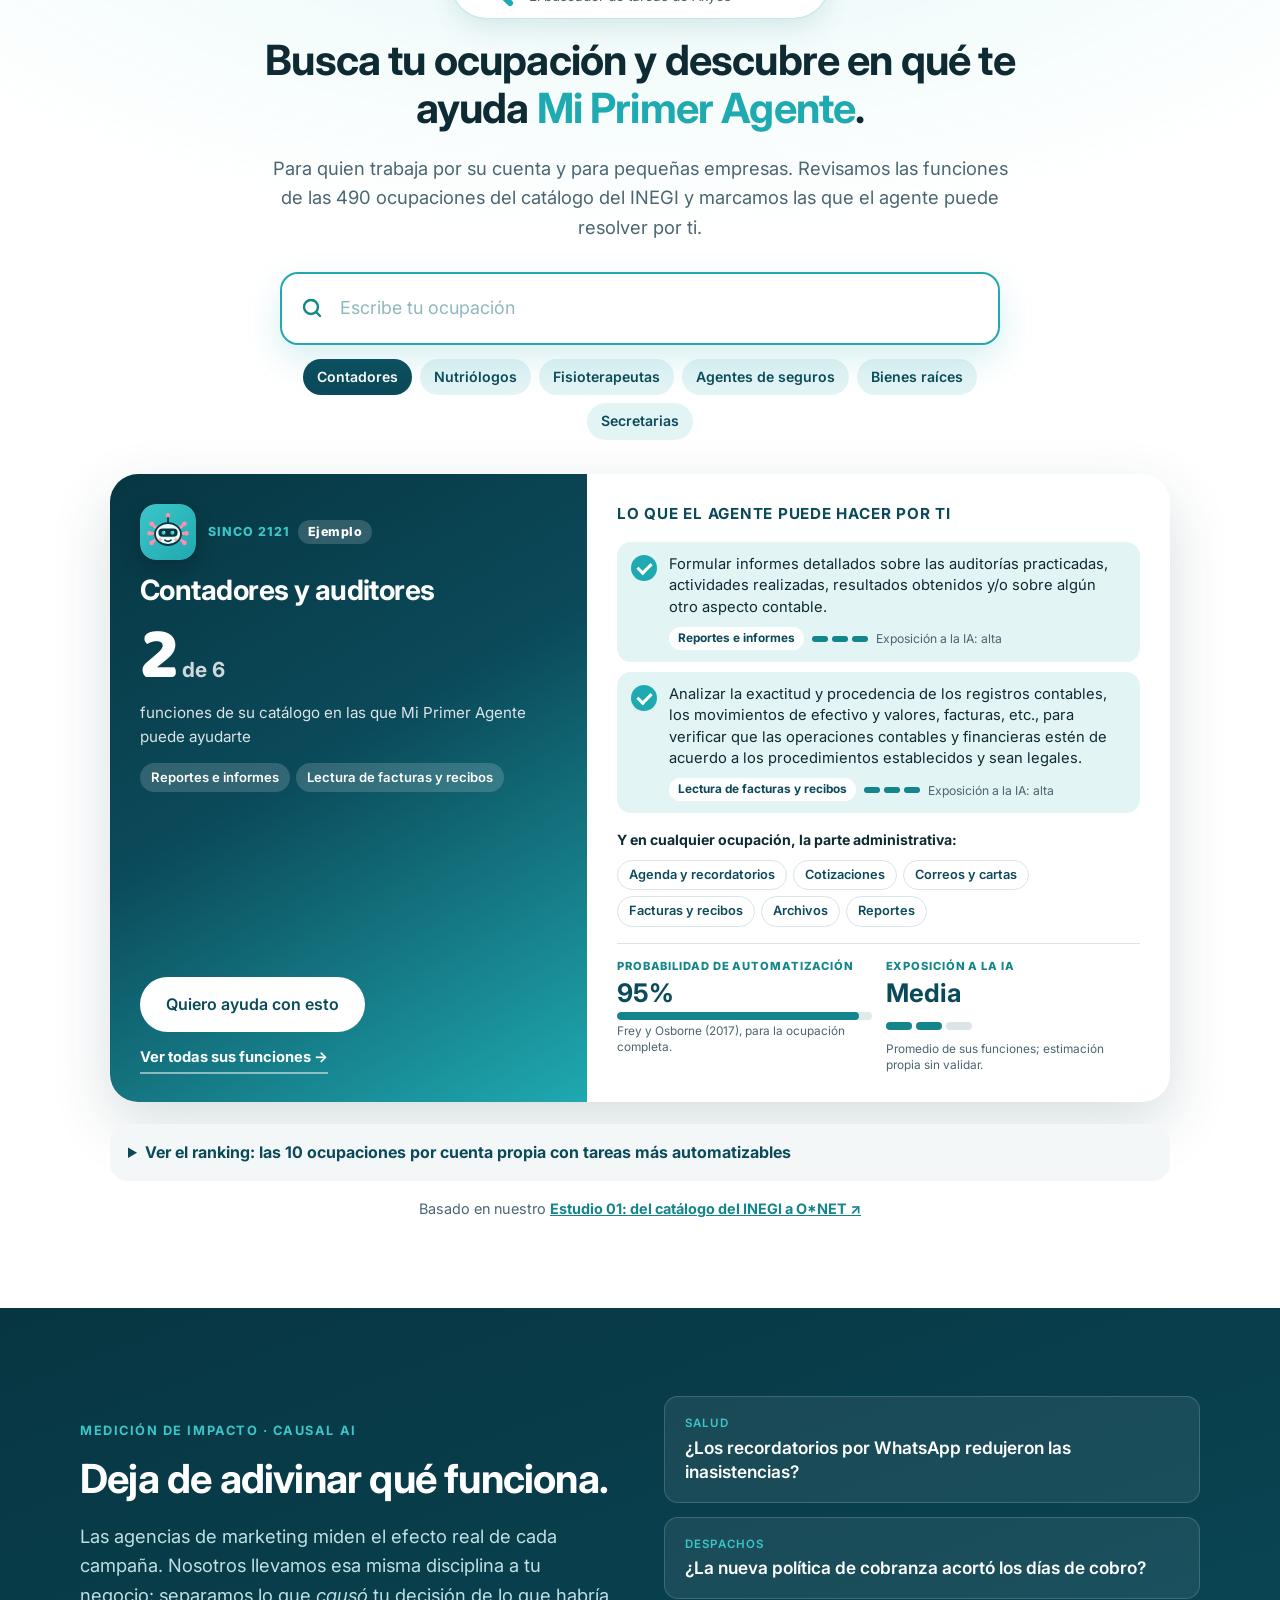
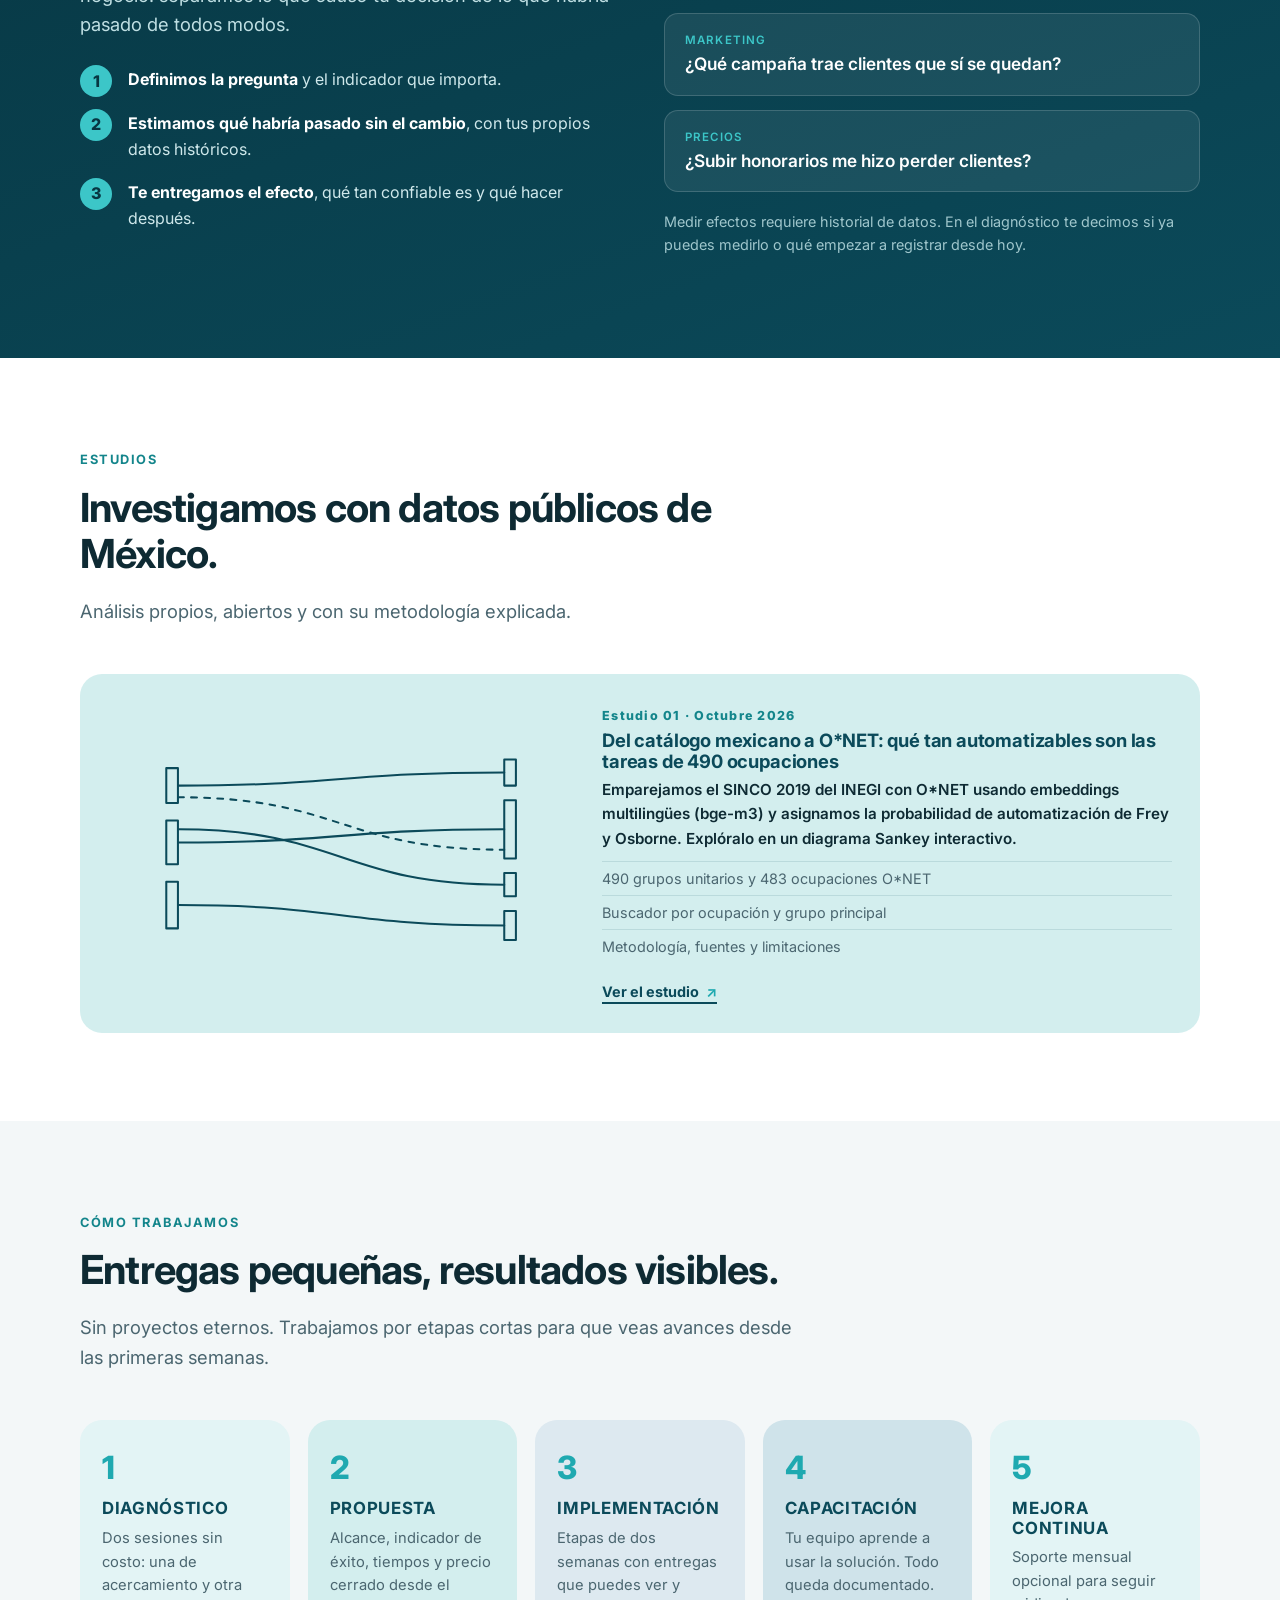
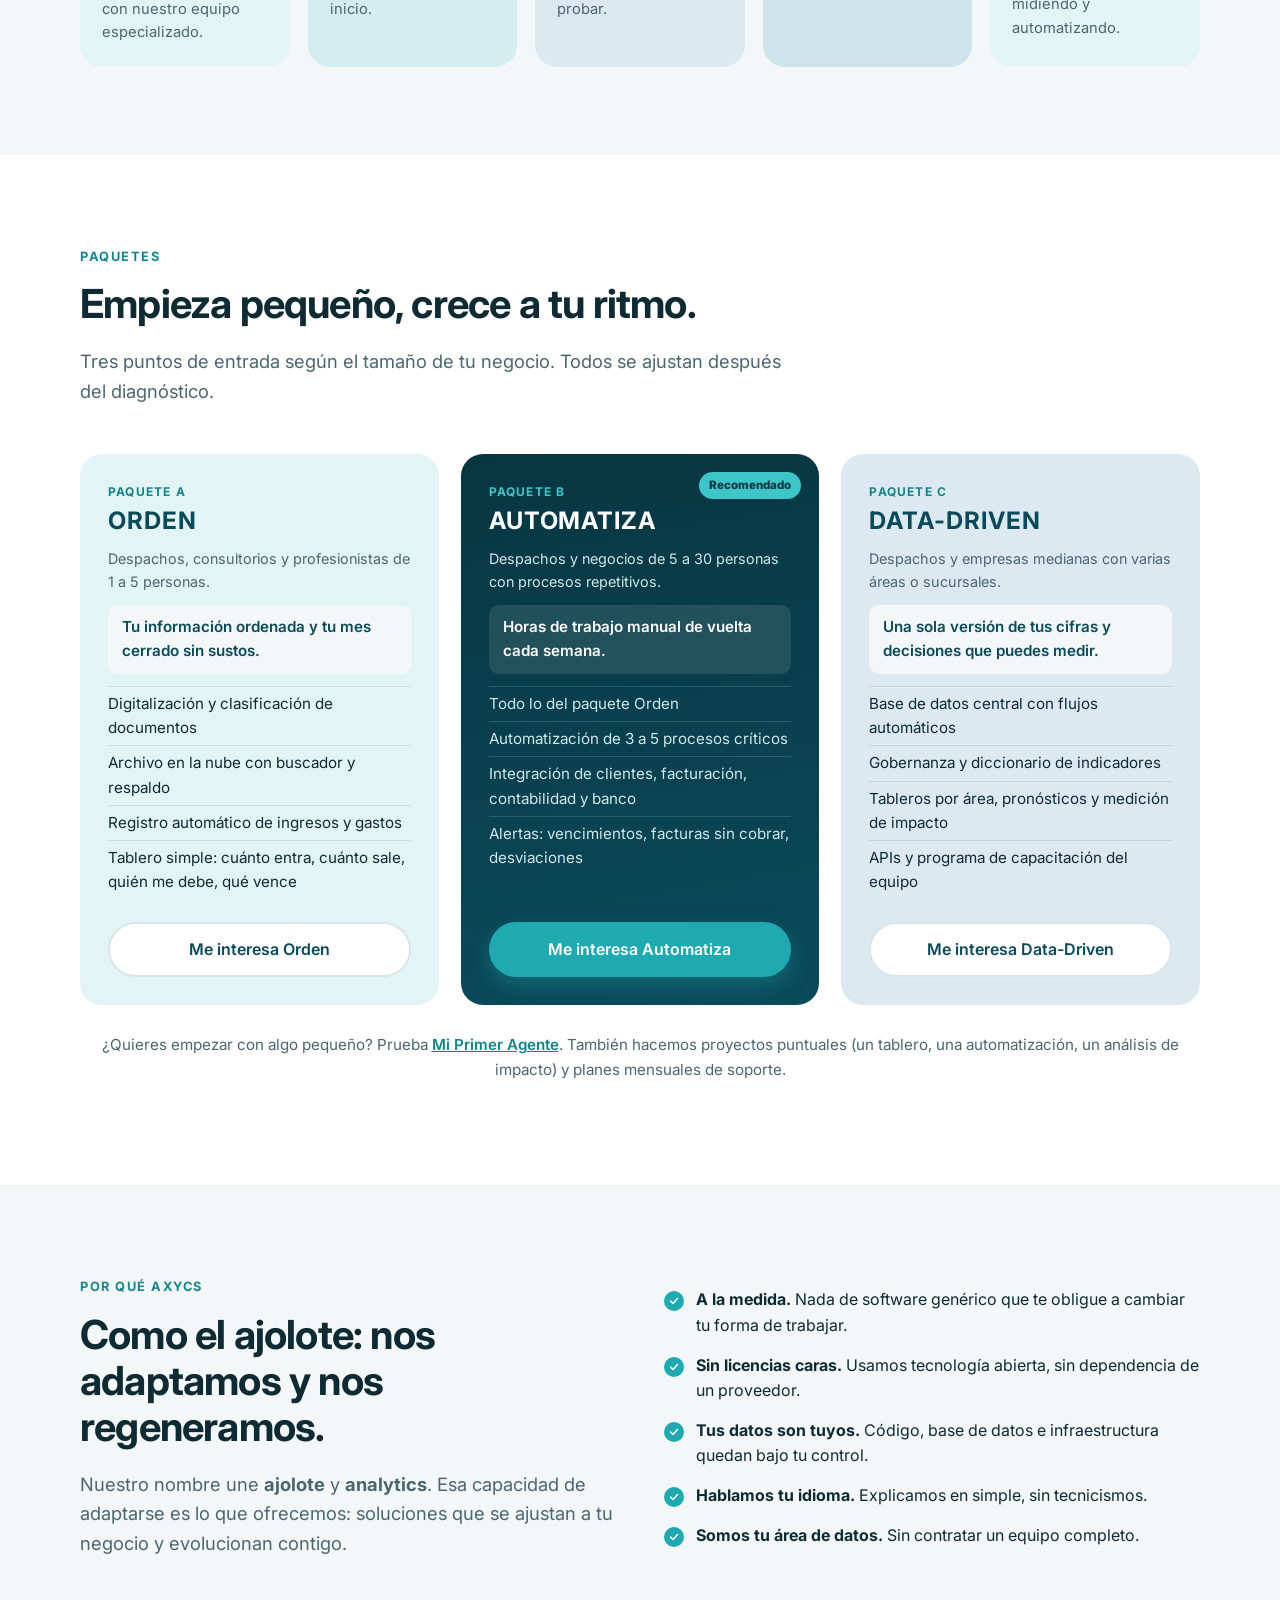
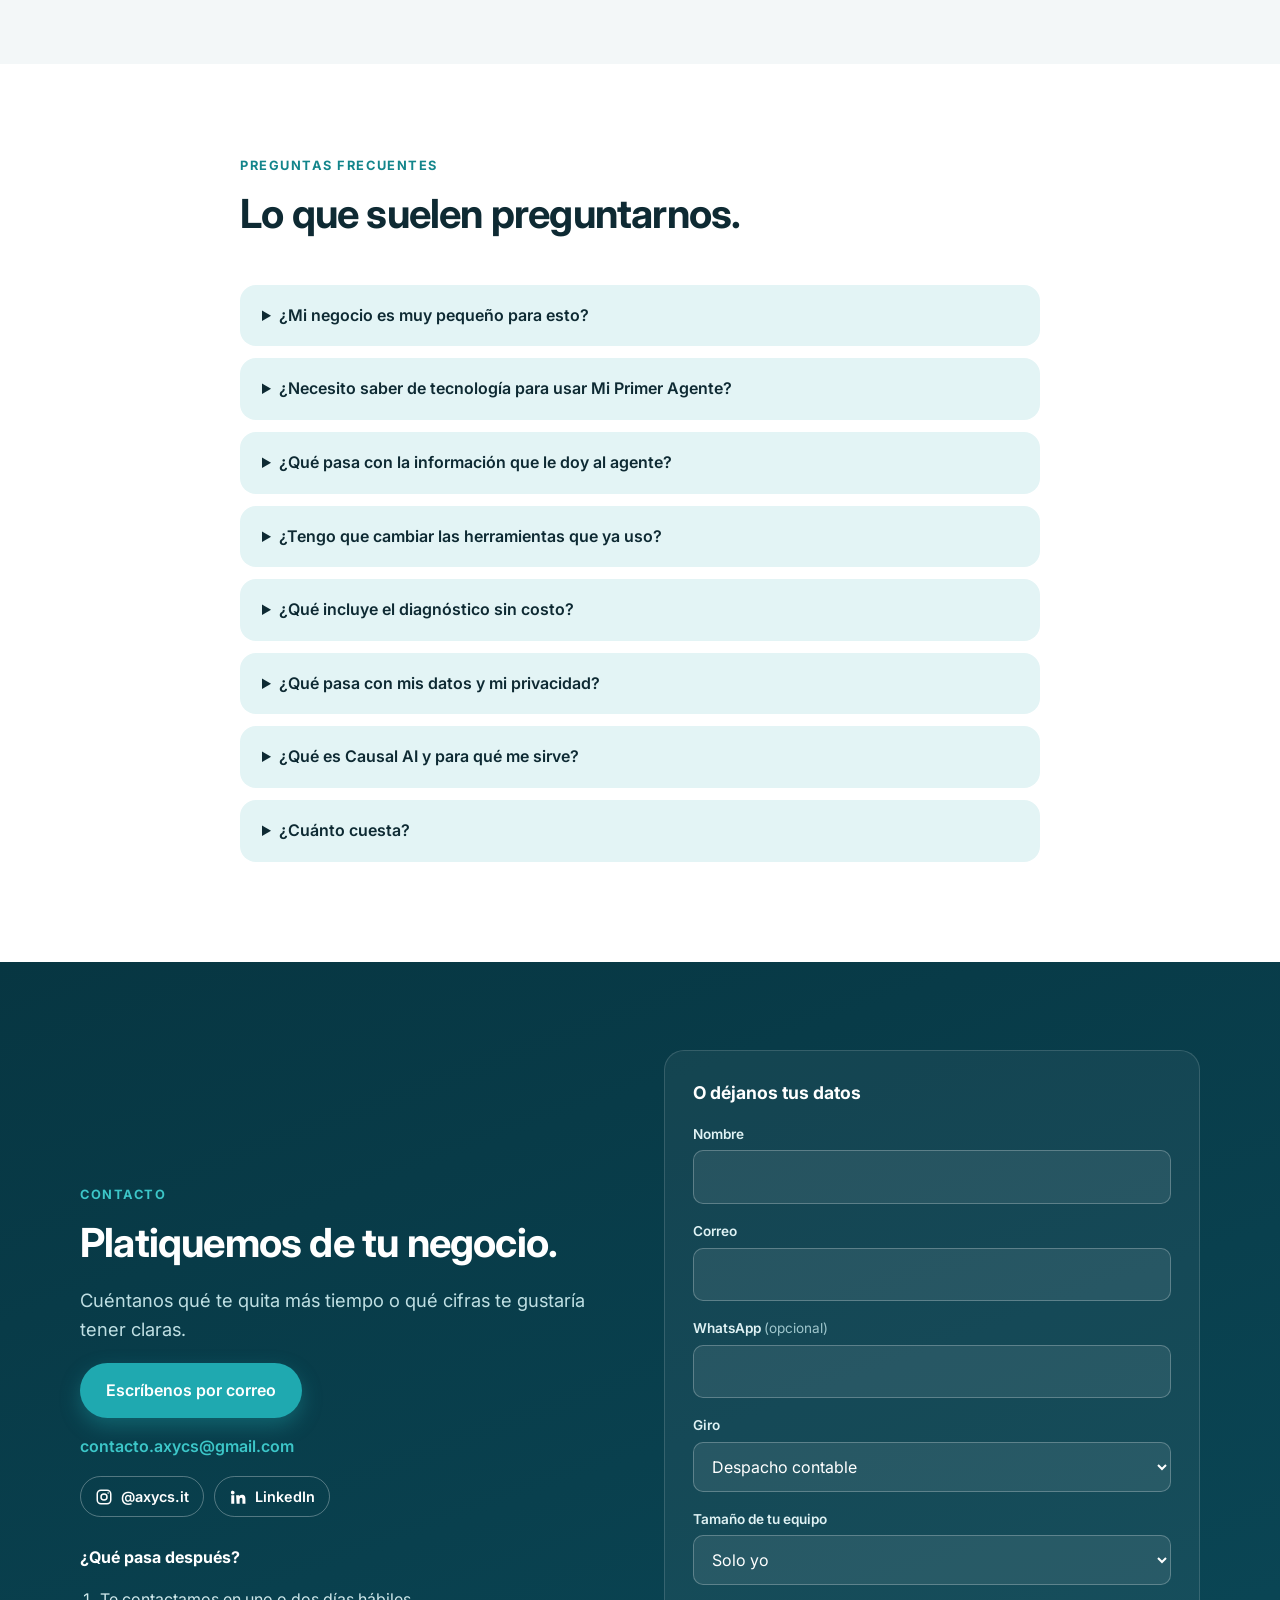
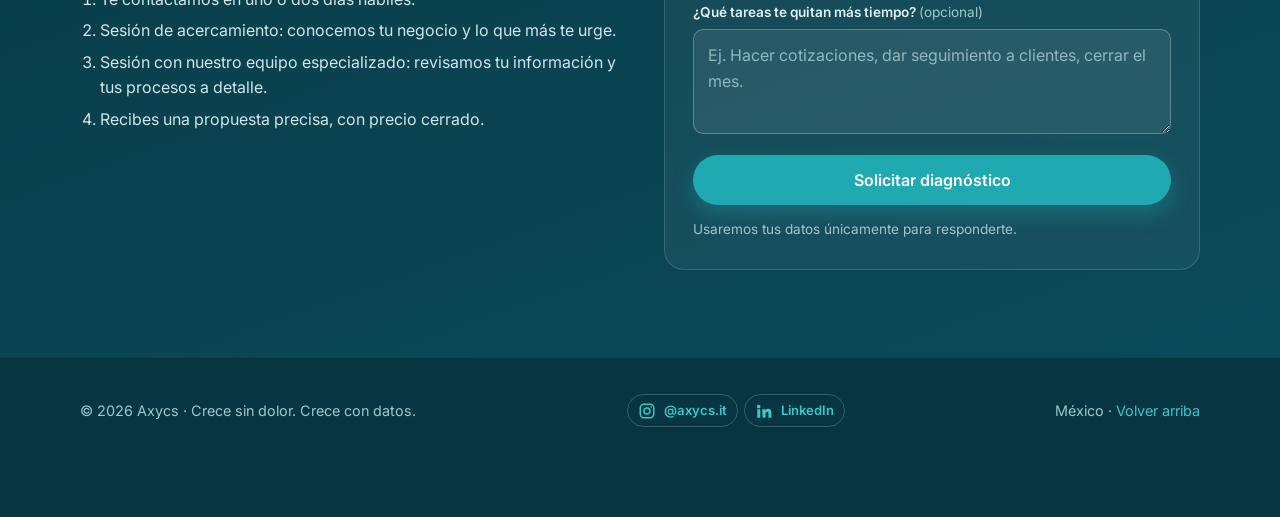
==== commit e80940a8: "Portada: hero "Crece sin dolor. Crece con datos." con los cuatro frentes Quita las dos gráficas del " ====
--- a/index.html
+++ b/index.html
@@ -44,14 +44,15 @@
 </header>
 
 <main id="contenido">
-<!-- HERO -->
+<!-- HERO: promesa y los cuatro frentes que la cumplen -->
 <section class="hero" id="inicio">
-  <div class="wrap hero-grid">
-    <div>
+  <div class="wrap">
+    <div class="hero-intro">
+      <p class="hero-for">Para PyMEs y profesionales independientes</p>
       <h1>Crece sin dolor.<br>Crece <em>con datos.</em></h1>
-      <p class="lead">Centralizamos tu información, automatizamos el trabajo repetitivo y medimos qué decisiones realmente funcionan. Sin que contrates un equipo de datos.</p>
+      <p class="lead">Soluciones de datos, analítica y automatización hechas a la medida de tu negocio. Organizamos tu información, simplificamos tus procesos y te ayudamos a tomar mejores decisiones, sin que necesites un equipo propio de tecnología.</p>
       <div class="cta">
-        <a class="btn btn-primary" href="#contacto">Agenda tu diagnóstico sin costo</a>
+        <a class="btn btn-primary" href="#contacto">Hablemos de tu negocio</a>
         <a class="btn btn-ghost" href="#mi-primer-agente">Conoce Mi Primer Agente</a>
       </div>
       <ul class="trust">
@@ -61,180 +62,73 @@
       </ul>
     </div>
 
-    <div class="figs">
-      <figure class="flow" aria-hidden="true">
-        <p class="fig-title">Tus datos, en un solo lugar</p>
-        <svg viewBox="0 0 440 340" fill="none">
-          <g font-family="Inter, sans-serif" font-size="11" font-weight="600" fill="#0b4a5a">
-            <rect x="10" y="30" width="96" height="36" rx="10" fill="#f3f7f8" stroke="#d9e5e8"/><text x="58" y="53" text-anchor="middle">Facturas</text>
-            <rect x="10" y="90" width="96" height="36" rx="10" fill="#f3f7f8" stroke="#d9e5e8"/><text x="58" y="113" text-anchor="middle">Excel</text>
-            <rect x="10" y="150" width="96" height="36" rx="10" fill="#f3f7f8" stroke="#d9e5e8"/><text x="58" y="173" text-anchor="middle">WhatsApp</text>
-            <rect x="10" y="210" width="96" height="36" rx="10" fill="#f3f7f8" stroke="#d9e5e8"/><text x="58" y="233" text-anchor="middle">Expedientes</text>
-            <rect x="10" y="270" width="96" height="36" rx="10" fill="#f3f7f8" stroke="#d9e5e8"/><text x="58" y="293" text-anchor="middle">Banco</text>
-          </g>
-          <g stroke="#3cc6c8" stroke-width="2" stroke-dasharray="6 6" class="dash">
-            <path d="M106 48C160 48 160 168 210 168"/>
-            <path d="M106 108C150 108 160 168 210 168"/>
-            <path d="M106 168H210"/>
-            <path d="M106 228C150 228 160 168 210 168"/>
-            <path d="M106 288C160 288 160 168 210 168"/>
-            <path d="M270 168H318"/>
-          </g>
-          <rect x="210" y="128" width="60" height="80" rx="14" fill="#0b4a5a"/>
-          <ellipse cx="240" cy="148" rx="18" ry="6" fill="#3cc6c8"/>
-          <path d="M222 148v34c0 3 8 6 18 6s18-3 18-6v-34" stroke="#3cc6c8" stroke-width="2" fill="none"/>
-          <path d="M222 165c0 3 8 6 18 6s18-3 18-6" stroke="#3cc6c8" stroke-width="2"/>
-          <text x="240" y="226" text-anchor="middle" font-family="Inter, sans-serif" font-size="10" font-weight="700" fill="#0b4a5a">Base única</text>
-          <rect x="318" y="108" width="112" height="120" rx="12" fill="#fff" stroke="#d9e5e8"/>
-          <rect x="330" y="122" width="40" height="8" rx="4" fill="#d9e5e8"/>
-          <rect x="332" y="190" width="14" height="26" rx="3" fill="#3cc6c8"/>
-          <rect x="354" y="176" width="14" height="40" rx="3" fill="#1fa9b0"/>
-          <rect x="376" y="158" width="14" height="58" rx="3" fill="#0b4a5a"/>
-          <path d="M332 168l22-14 22-10 30-16" stroke="#1fa9b0" stroke-width="2.5" stroke-linecap="round"/>
-          <path d="M398 128l6 0-1 6" stroke="#1fa9b0" stroke-width="2.5" stroke-linecap="round" stroke-linejoin="round"/>
-          <text x="374" y="248" text-anchor="middle" font-family="Inter, sans-serif" font-size="10" font-weight="700" fill="#0b4a5a">Decisiones claras</text>
-        </svg>
-      </figure>
-
-      <figure class="flow" role="img" aria-label="Gráfica: resultados reales después de una campaña frente a lo que habría pasado sin ella; la diferencia es el efecto causal.">
-        <p class="fig-title">Mide el efecto real de tus decisiones</p>
-        <svg viewBox="0 0 440 210" fill="none" font-family="Inter, sans-serif">
-          <path d="M40 20V170H425" stroke="#d9e5e8" stroke-width="2" stroke-linecap="round"/>
-          <path d="M220 132L260 112L300 88L340 70L380 58L420 50L420 112L380 116L340 120L300 124L260 128Z" fill="#3cc6c8" opacity=".25"/>
-          <path d="M220 24V170" stroke="#0b4a5a" stroke-width="1.5" stroke-dasharray="3 4"/>
-          <text x="220" y="18" text-anchor="middle" font-size="10" font-weight="700" fill="#0b4a5a">Lanzamiento de campaña</text>
-          <path d="M40 150L80 144L120 148L160 138L200 134L220 132" stroke="#0b4a5a" stroke-width="2.5" stroke-linecap="round" stroke-linejoin="round"/>
-          <path d="M220 132L260 128L300 124L340 120L380 116L420 112" stroke="#6b8a94" stroke-width="2.5" stroke-dasharray="6 5" stroke-linecap="round"/>
-          <path class="draw" pathLength="1" d="M220 132L260 112L300 88L340 70L380 58L420 50" stroke="#1fa9b0" stroke-width="3" stroke-linecap="round" stroke-linejoin="round"/>
-          <text x="318" y="106" text-anchor="middle" font-size="10" font-weight="700" fill="#0b4a5a">Efecto causal</text>
-          <g font-size="10" font-weight="600" fill="#4b6670">
-            <rect x="40" y="188" width="18" height="3" rx="1.5" fill="#1fa9b0"/><text x="64" y="193">Con campaña (real)</text>
-            <path d="M200 189.5h18" stroke="#6b8a94" stroke-width="3" stroke-dasharray="4 3"/><text x="224" y="193">Sin campaña (estimado)</text>
-          </g>
-        </svg>
-        <p class="fig-cap">¿Esa campaña funcionó… o los resultados habrían subido igual? <a href="#impacto">Así lo medimos</a>.</p>
-      </figure>
-    </div>
-  </div>
-</section>
-
-<!-- PROBLEMAS -->
-<section class="alt problem" id="problemas">
-  <div class="wrap pain-layout">
-    <div class="section-head reveal">
-      <span class="eyebrow">¿Te suena familiar?</span>
-      <h2>Mucho trabajo, poca claridad.</h2>
-      <p class="lead">Marca lo que te pasa y te decimos con qué lo resolvemos.</p>
-    </div>
-    <div class="pain-box reveal">
-      <div class="pains" role="group" aria-label="Problemas frecuentes">
-        <button type="button" class="pain" aria-pressed="false" data-fix="Automatización">
-          <span class="pain-ico" aria-hidden="true"><svg viewBox="0 0 24 24" fill="none" stroke="currentColor" stroke-width="2" stroke-linecap="round" stroke-linejoin="round"><path d="M12 20h9"/><path d="M16.5 3.5a2.1 2.1 0 013 3L7 19l-4 1 1-4z"/></svg></span>
-          <span class="pain-txt"><strong>Todo se hace a mano</strong><span>Facturas, cobranza y reportes, una y otra vez.</span></span>
-          <span class="tick" aria-hidden="true"></span>
-        </button>
-        <button type="button" class="pain" aria-pressed="false" data-fix="Gobernanza de datos">
-          <span class="pain-ico" aria-hidden="true"><svg viewBox="0 0 24 24" fill="none" stroke="currentColor" stroke-width="2" stroke-linecap="round" stroke-linejoin="round"><path d="M14 3H6a2 2 0 00-2 2v14a2 2 0 002 2h12a2 2 0 002-2V9z"/><path d="M14 3v6h6M8 13h8M8 17h5"/></svg></span>
-          <span class="pain-txt"><strong>Papeles por todos lados</strong><span>Encontrar un contrato o expediente toma horas.</span></span>
-          <span class="tick" aria-hidden="true"></span>
-        </button>
-        <button type="button" class="pain" aria-pressed="false" data-fix="Automatización">
-          <span class="pain-ico" aria-hidden="true"><svg viewBox="0 0 24 24" fill="none" stroke="currentColor" stroke-width="2" stroke-linecap="round" stroke-linejoin="round"><rect x="3" y="5" width="18" height="16" rx="2"/><path d="M16 3v4M8 3v4M3 10h18M12 13v4M12 19h.01"/></svg></span>
-          <span class="pain-txt"><strong>Se me pasan las fechas</strong><span>Vencimientos, plazos y renovaciones viven en la memoria.</span></span>
-          <span class="tick" aria-hidden="true"></span>
-        </button>
-        <button type="button" class="pain" aria-pressed="false" data-fix="Data Analytics">
-          <span class="pain-ico" aria-hidden="true"><svg viewBox="0 0 24 24" fill="none" stroke="currentColor" stroke-width="2" stroke-linecap="round" stroke-linejoin="round"><circle cx="12" cy="12" r="9"/><path d="M9.5 9a2.5 2.5 0 015 .5c0 2-2.5 2-2.5 4M12 17h.01"/></svg></span>
-          <span class="pain-txt"><strong>No sé qué me deja cada cliente</strong><span>Cerrar el mes toma días y aun así hay dudas.</span></span>
-          <span class="tick" aria-hidden="true"></span>
-        </button>
-        <button type="button" class="pain" aria-pressed="false" data-fix="Gobernanza de datos">
-          <span class="pain-ico" aria-hidden="true"><svg viewBox="0 0 24 24" fill="none" stroke="currentColor" stroke-width="2" stroke-linecap="round" stroke-linejoin="round"><path d="M9 17H7A5 5 0 017 7h2M15 7h2a5 5 0 011.5 9.8M8 12h3M3 3l18 18"/></svg></span>
-          <span class="pain-txt"><strong>Mis sistemas no se hablan</strong><span>El mismo dato se captura tres veces.</span></span>
-          <span class="tick" aria-hidden="true"></span>
-        </button>
-        <button type="button" class="pain" aria-pressed="false" data-fix="Equipos data-driven">
-          <span class="pain-ico" aria-hidden="true"><svg viewBox="0 0 24 24" fill="none" stroke="currentColor" stroke-width="2" stroke-linecap="round" stroke-linejoin="round"><circle cx="9" cy="8" r="4"/><path d="M3 21c0-3.3 2.7-6 6-6s6 2.7 6 6M19 8v4M19 16h.01"/></svg></span>
-          <span class="pain-txt"><strong>Dependo de una sola persona</strong><span>Si quien sabe cómo funciona falta, todo se detiene.</span></span>
-          <span class="tick" aria-hidden="true"></span>
-        </button>
-      </div>
-      <div class="pain-result" aria-live="polite">
-        <p id="pain-msg">Toca los que te pasen.</p>
-        <a class="btn btn-primary btn-sm" href="#contacto" id="pain-cta" hidden>Resolverlo en el diagnóstico</a>
-      </div>
-    </div>
-  </div>
-</section>
-
-<!-- SERVICIOS -->
-<section id="servicios">
-  <div class="wrap">
-    <div class="section-head reveal">
-      <span class="eyebrow">Qué hacemos</span>
-      <h2>Cuatro frentes, un objetivo: que tus datos trabajen para ti.</h2>
-      <p class="lead">Cada proyecto combina los frentes que tu negocio necesita. Nada de plantillas.</p>
-    </div>
-    <div class="fronts tiles">
-      <article class="front f-gob reveal" id="gobernanza">
-        <svg class="front-art" viewBox="0 0 200 150" aria-hidden="true">
-          <path d="M100 14l50 17v38c0 33-23 53-50 63-27-10-50-30-50-63V31z"/>
-          <path d="M100 30l36 12v28c0 24-16 39-36 47"/>
-          <ellipse cx="100" cy="58" rx="22" ry="7"/>
-          <path d="M78 58v32c0 3.9 9.8 7 22 7s22-3.1 22-7V58M78 74c0 3.9 9.8 7 22 7s22-3.1 22-7"/>
-          <path d="M14 40h22M14 52h14M164 98h22M172 110h14"/>
-        </svg>
-        <span class="front-num">01</span>
-        <h3>Gobernanza de datos</h3>
-        <p class="front-claim">Información ordenada, confiable y segura.</p>
-        <ul><li>Fuentes y calidad de tus datos</li><li>Una sola versión de cada cifra</li><li>Accesos, respaldos y datos personales</li></ul>
-        <a class="front-link" href="#paquetes">Ver paquetes <span aria-hidden="true">↗</span></a>
-      </article>
-      <article class="front f-auto reveal" id="automatizacion">
-        <svg class="front-art" viewBox="0 0 200 150" aria-hidden="true">
-          <path d="M52 75A48 48 0 0 1 134 41"/><path d="M136 27l-1 15-15-1"/>
-          <path d="M148 75A48 48 0 0 1 66 109"/><path d="M64 123l1-15 15 1"/>
-          <circle cx="100" cy="75" r="26"/>
-          <path d="M104 57l-14 21h11l-4 17 15-23h-11z"/>
-          <path d="M14 40h20M14 52h12M166 110h20M174 122h12"/>
-        </svg>
-        <span class="front-num">02</span>
-        <h3>Automatización</h3>
-        <p class="front-claim">Menos trabajo manual, menos errores.</p>
-        <ul><li>Lectura de facturas y documentos</li><li>Conciliación, cobranza y recordatorios</li><li>Asistentes de IA para lo repetitivo</li></ul>
-        <a class="front-link" href="#ia">Ver soluciones con IA <span aria-hidden="true">↗</span></a>
-      </article>
-      <article class="front f-team reveal" id="equipos">
-        <svg class="front-art" viewBox="0 0 200 150" aria-hidden="true">
-          <path d="M30 84l40-22 40 14 50-44"/><path d="M146 30h16v16"/>
-          <circle cx="70" cy="62" r="4"/><circle cx="110" cy="76" r="4"/>
-          <circle cx="60" cy="110" r="10"/><path d="M42 140c0-10 8-18 18-18s18 8 18 18"/>
-          <circle cx="100" cy="104" r="12"/><path d="M78 140c0-12 10-22 22-22s22 10 22 22"/>
-          <circle cx="140" cy="110" r="10"/><path d="M122 140c0-10 8-18 18-18s18 8 18 18"/>
-        </svg>
-        <span class="front-num">03</span>
-        <h3>Equipos data-driven</h3>
-        <p class="front-claim">Un equipo que decide con datos.</p>
-        <ul><li>Indicadores y rutinas semanales</li><li>Capacitación con tus propios datos</li><li>Acompañamiento hasta tu autonomía</li></ul>
-        <a class="front-link" href="#proceso">Ver cómo trabajamos <span aria-hidden="true">↗</span></a>
-      </article>
-      <article class="front f-data reveal" id="analytics">
-        <svg class="front-art" viewBox="0 0 200 150" aria-hidden="true">
-          <path d="M24 16v118h160"/>
-          <path d="M44 134v-24M64 134v-34M84 134v-28"/>
-          <path d="M104 22v112" stroke-dasharray="4 5"/>
-          <path d="M30 96l24-6 24 4 26-10 26-24 26-18 24-20"/>
-          <path d="M104 84l26-4 26-4 24-4" stroke-dasharray="6 5"/>
-          <path d="M150 104l4-10 4 10 10 4-10 4-4 10-4-10-10-4z"/>
-        </svg>
-        <span class="front-num">04</span>
-        <h3>Data Analytics e IA</h3>
-        <p class="front-claim">Cifras claras y decisiones medibles.</p>
-        <ul><li>Tableros y alertas de tus indicadores</li><li>Pronósticos de flujo y demanda</li><li>Efecto real de tus decisiones (Causal AI)</li></ul>
-        <a class="front-link" href="#impacto">Ver medición de impacto <span aria-hidden="true">↗</span></a>
-      </article>
-    </div>
-    <p class="swipe-hint" aria-hidden="true">Desliza para ver más →</p>
+    <div class="hero-services" id="servicios">
+      <div class="services-head reveal">
+        <span class="eyebrow">Qué hacemos</span>
+        <h2>Cuatro frentes, un objetivo: que tus datos trabajen para ti.</h2>
+        <p>Menos trabajo manual, información confiable y mejores decisiones. Combinamos los frentes que tu negocio necesita, sin plantillas.</p>
+      </div>
+      <div class="fronts tiles">
+        <article class="front f-gob reveal" id="gobernanza">
+          <svg class="front-art" viewBox="0 0 200 150" aria-hidden="true">
+            <path d="M100 14l50 17v38c0 33-23 53-50 63-27-10-50-30-50-63V31z"/>
+            <path d="M100 30l36 12v28c0 24-16 39-36 47"/>
+            <ellipse cx="100" cy="58" rx="22" ry="7"/>
+            <path d="M78 58v32c0 3.9 9.8 7 22 7s22-3.1 22-7V58M78 74c0 3.9 9.8 7 22 7s22-3.1 22-7"/>
+            <path d="M14 40h22M14 52h14M164 98h22M172 110h14"/>
+          </svg>
+          <span class="front-num">01</span>
+          <h3>Gobernanza de datos</h3>
+          <p class="front-claim">Información ordenada, confiable y segura.</p>
+          <ul><li>Encuentras cualquier dato o documento en segundos</li><li>Una sola versión de cada cifra</li><li>Accesos, respaldos y datos personales protegidos</li></ul>
+          <a class="front-link" href="#paquetes">Ver paquetes <span aria-hidden="true">↗</span></a>
+        </article>
+        <article class="front f-auto reveal" id="automatizacion">
+          <svg class="front-art" viewBox="0 0 200 150" aria-hidden="true">
+            <path d="M52 75A48 48 0 0 1 134 41"/><path d="M136 27l-1 15-15-1"/>
+            <path d="M148 75A48 48 0 0 1 66 109"/><path d="M64 123l1-15 15 1"/>
+            <circle cx="100" cy="75" r="26"/>
+            <path d="M104 57l-14 21h11l-4 17 15-23h-11z"/>
+            <path d="M14 40h20M14 52h12M166 110h20M174 122h12"/>
+          </svg>
+          <span class="front-num">02</span>
+          <h3>Automatización</h3>
+          <p class="front-claim">Menos trabajo manual, menos errores.</p>
+          <ul><li>Facturas y documentos que se capturan solos</li><li>Conciliación, cobranza y recordatorios a tiempo</li><li>Un asistente de IA para lo repetitivo</li></ul>
+          <a class="front-link" href="#ia">Ver soluciones con IA <span aria-hidden="true">↗</span></a>
+        </article>
+        <article class="front f-team reveal" id="equipos">
+          <svg class="front-art" viewBox="0 0 200 150" aria-hidden="true">
+            <path d="M30 84l40-22 40 14 50-44"/><path d="M146 30h16v16"/>
+            <circle cx="70" cy="62" r="4"/><circle cx="110" cy="76" r="4"/>
+            <circle cx="60" cy="110" r="10"/><path d="M42 140c0-10 8-18 18-18s18 8 18 18"/>
+            <circle cx="100" cy="104" r="12"/><path d="M78 140c0-12 10-22 22-22s22 10 22 22"/>
+            <circle cx="140" cy="110" r="10"/><path d="M122 140c0-10 8-18 18-18s18 8 18 18"/>
+          </svg>
+          <span class="front-num">03</span>
+          <h3>Equipos data-driven</h3>
+          <p class="front-claim">Un equipo que decide con datos.</p>
+          <ul><li>Indicadores claros y una revisión semanal</li><li>Capacitación con tus propios datos</li><li>Acompañamiento hasta que lo hagas por tu cuenta</li></ul>
+          <a class="front-link" href="#proceso">Ver cómo trabajamos <span aria-hidden="true">↗</span></a>
+        </article>
+        <article class="front f-data reveal" id="analytics">
+          <svg class="front-art" viewBox="0 0 200 150" aria-hidden="true">
+            <path d="M24 16v118h160"/>
+            <path d="M44 134v-24M64 134v-34M84 134v-28"/>
+            <path d="M104 22v112" stroke-dasharray="4 5"/>
+            <path d="M30 96l24-6 24 4 26-10 26-24 26-18 24-20"/>
+            <path d="M104 84l26-4 26-4 24-4" stroke-dasharray="6 5"/>
+            <path d="M150 104l4-10 4 10 10 4-10 4-4 10-4-10-10-4z"/>
+          </svg>
+          <span class="front-num">04</span>
+          <h3>Data Analytics e IA</h3>
+          <p class="front-claim">Cifras claras y decisiones medibles.</p>
+          <ul><li>Tableros y alertas de tus números clave</li><li>Pronósticos de flujo de efectivo y demanda</li><li>Sabes qué decisiones sí funcionaron (Causal AI)</li></ul>
+          <a class="front-link" href="#impacto">Ver medición de impacto <span aria-hidden="true">↗</span></a>
+        </article>
+      </div>
+      <p class="swipe-hint" aria-hidden="true">Desliza para ver más →</p>
+    </div>
   </div>
 </section>
 
@@ -601,7 +495,6 @@
       </div>
       <div><label for="msg">¿Qué tareas te quitan más tiempo? <span class="opt">(opcional)</span></label><textarea id="msg" name="mensaje" rows="3" placeholder="Ej. Hacer cotizaciones, dar seguimiento a clientes, cerrar el mes."></textarea></div>
       <input type="hidden" id="plan" name="interes" value="Diagnóstico">
-      <input type="hidden" id="dolores" name="problemas_marcados" value="">
       <p class="plan-chosen" id="plan-chosen" hidden>Paquete de interés: <strong></strong></p>
       <input type="text" name="_honey" class="hp" tabindex="-1" autocomplete="off" aria-hidden="true">
       <button class="btn btn-primary" type="submit">Solicitar diagnóstico</button>
--- a/styles.css
+++ b/styles.css
@@ -88,25 +88,25 @@
 .dark .btn-ghost { background: transparent; color: var(--white); border-color: rgba(255,255,255,.35); }
 .btn-sm { padding: 9px 18px; font-size: .9rem; }
 
-/* Hero */
-.hero { padding: 72px 0 88px; background: radial-gradient(1200px 500px at 85% -10%, rgba(60,198,200,.18), transparent), var(--white); }
-.hero-grid { display: grid; grid-template-columns: 1.1fr .9fr; gap: 48px; align-items: center; }
+/* Hero: promesa, propuesta, acción y los cuatro frentes */
+.hero { padding: 80px 0 88px; background: radial-gradient(1100px 520px at 50% -12%, rgba(60,198,200,.2), transparent), var(--white); }
+.hero-intro { max-width: 820px; margin-inline: auto; text-align: center; }
+.hero-for {
+  display: inline-flex; align-items: center; gap: 8px; margin: 0 0 22px; padding: 6px 16px; border-radius: 999px;
+  background: var(--tint-1); color: var(--deep); font-size: .92rem; font-weight: 700;
+}
+.hero-for::before { content: ""; width: 8px; height: 8px; border-radius: 50%; background: var(--aqua); }
+.hero h1 { font-size: clamp(2.6rem, 7vw, 4.8rem); margin-bottom: .4em; }
 .hero h1 em { font-style: normal; color: var(--teal); }
-.hero .cta { display: flex; flex-wrap: wrap; gap: 14px; margin-top: 28px; }
-.trust { display: flex; flex-wrap: wrap; gap: 8px 22px; list-style: none; padding: 0; margin: 26px 0 0; font-size: .9rem; color: var(--muted); }
+.hero .lead { margin-inline: auto; max-width: 60ch; }
+.hero .cta { display: flex; flex-wrap: wrap; justify-content: center; gap: 14px; margin-top: 30px; }
+.trust { display: flex; flex-wrap: wrap; justify-content: center; gap: 8px 22px; list-style: none; padding: 0; margin: 24px 0 0; font-size: .9rem; color: var(--muted); }
 .trust li { position: relative; padding-left: 20px; }
 .trust li::before { content: ""; position: absolute; left: 0; top: 7px; width: 10px; height: 10px; border-radius: 50%; background: var(--aqua); }
-
-.figs { display: grid; gap: 16px; width: min(100%, 370px); justify-self: end; }
-.flow { background: var(--white); border: 1px solid var(--line); border-radius: 20px; padding: 14px 16px; box-shadow: var(--shadow); }
-.flow svg { width: 100%; height: auto; }
-.fig-title { margin: 0 0 6px; font-size: .72rem; font-weight: 700; letter-spacing: .08em; text-transform: uppercase; color: var(--teal-dark); }
-.fig-cap { margin: 6px 0 0; font-size: .82rem; color: var(--muted); line-height: 1.45; }
-.fig-cap a { color: var(--teal-dark); font-weight: 600; }
-.dash { animation: dash 2.4s linear infinite; }
-@keyframes dash { to { stroke-dashoffset: -24; } }
-.draw { stroke-dasharray: 1; stroke-dashoffset: 1; animation: draw 2.2s .4s ease-out forwards; }
-@keyframes draw { to { stroke-dashoffset: 0; } }
+.hero-services { margin-top: 80px; padding-top: 56px; border-top: 1px solid var(--line); scroll-margin-top: var(--header); }
+.services-head { max-width: 680px; margin: 0 auto 32px; text-align: center; }
+.services-head h2 { font-size: clamp(1.5rem, 2.8vw, 2.1rem); }
+.services-head p { margin: 0; color: var(--muted); }
 
 /* Cards */
 .grid { display: grid; gap: 22px; }
@@ -126,34 +126,6 @@
 .card p { color: var(--muted); margin-bottom: 0; }
 .card ul { margin: 12px 0 0; padding-left: 18px; color: var(--muted); font-size: .95rem; }
 .card li { margin-bottom: 4px; }
-
-/* Problemas: tarjetas que se pueden marcar */
-.pain-layout { display: grid; grid-template-columns: .8fr 1.4fr; gap: 40px; align-items: start; }
-.pain-layout .section-head { margin-bottom: 0; position: sticky; top: calc(var(--header) + 24px); }
-.pains { display: grid; grid-template-columns: repeat(2, 1fr); gap: 12px; }
-.pain {
-  display: grid; grid-template-columns: 40px 1fr 22px; gap: 12px; align-items: center; text-align: left;
-  font: inherit; color: var(--ink); background: var(--white); border: 1.5px solid var(--line); border-radius: 14px;
-  padding: 14px 16px; cursor: pointer; transition: border-color .15s, background .15s, transform .15s, box-shadow .15s;
-}
-.pain:hover { border-color: var(--aqua); transform: translateY(-2px); box-shadow: var(--shadow); }
-.pain-ico { width: 40px; height: 40px; border-radius: 12px; display: grid; place-items: center; background: var(--mist); color: var(--teal-dark); transition: background .15s, color .15s; }
-.pain-ico svg { width: 22px; height: 22px; }
-.pain-txt strong { display: block; font-size: .98rem; line-height: 1.3; color: var(--deep); }
-.pain-txt span { display: block; font-size: .86rem; line-height: 1.4; color: var(--muted); margin-top: 2px; }
-.tick { width: 22px; height: 22px; border-radius: 50%; border: 2px solid var(--line); transition: background .15s, border-color .15s; }
-.pain[aria-pressed="true"] { border-color: var(--teal); background: #eafafa; }
-.pain[aria-pressed="true"] .pain-ico { background: var(--teal); color: var(--white); }
-.pain[aria-pressed="true"] .tick {
-  border-color: var(--teal);
-  background: var(--teal) url("data:image/svg+xml,%3Csvg xmlns='http://www.w3.org/2000/svg' viewBox='0 0 24 24' fill='none' stroke='white' stroke-width='3.5' stroke-linecap='round' stroke-linejoin='round'%3E%3Cpath d='M5 12l5 5 9-10'/%3E%3C/svg%3E") center/12px no-repeat;
-}
-.pain-result {
-  margin-top: 14px; display: flex; flex-wrap: wrap; align-items: center; justify-content: space-between; gap: 12px;
-  min-height: 58px; padding: 10px 10px 10px 18px; border-radius: 14px; background: var(--deep-2); color: #cfe8eb; font-size: .95rem;
-}
-.pain-result p { margin: 0; }
-.pain-result strong { color: var(--aqua); }
 
 /* Cuatro frentes */
 .fronts { display: grid; grid-template-columns: repeat(4, 1fr); gap: 18px; }
@@ -349,7 +321,7 @@
   .nav a.link { font-size: .9rem; }
 }
 @media (max-width: 960px) {
-  .hero-grid, .split, .product { grid-template-columns: 1fr; }
+  .split, .product { grid-template-columns: 1fr; }
   .product { padding: 32px 24px; }
   .menu-btn { display: block; }
   .nav ul {
@@ -358,29 +330,29 @@
   }
   .nav ul.open { display: flex; }
   .nav { position: relative; }
-  .figs { justify-self: start; }
   .g3, .g4, .fronts { grid-template-columns: repeat(2, 1fr); }
-  .pain-layout { grid-template-columns: 1fr; gap: 24px; }
-  .pain-layout .section-head { position: static; }
+  .front-art { max-height: 170px; }
   .steps { grid-template-columns: repeat(2, 1fr); }
 }
 @media (max-width: 760px) {
   section { padding: 64px 0; }
   .product .cta .btn { width: 100%; text-align: center; }
   .levels { grid-template-columns: 1fr; }
-  .g2, .g3, .g4, .steps, .pains, .fronts { grid-template-columns: 1fr; }
-  .pain-result .btn { width: 100%; text-align: center; }
+  .g2, .g3, .g4, .steps, .fronts { grid-template-columns: 1fr; }
   .front-art { max-height: 150px; }
   .hero .cta .btn { width: 100%; text-align: center; }
-  .figs { width: 100%; }
+  .hero { padding: 48px 0 64px; }
+  .hero-services { margin-top: 48px; padding-top: 40px; }
+  .services-head { margin-bottom: 20px; }
+  .hero-for { font-size: .8rem; padding: 6px 12px; margin-bottom: 18px; }
+  .hero h1 { font-size: clamp(2.1rem, 10.4vw, 2.6rem); }
+  .hero .lead { font-size: 1.05rem; }
   .card { padding: 24px; }
 }
 @media (prefers-reduced-motion: reduce) {
   html { scroll-behavior: auto; }
-  .dash { animation: none; }
-  .draw { animation: none; stroke-dashoffset: 0; }
   .js .reveal { opacity: 1; transform: none; transition: none; }
-  .btn:hover, .card:hover, .wa-float:hover, .pain:hover, .front:hover, .front:hover .front-art { transform: none; }
+  .btn:hover, .card:hover, .wa-float:hover, .front:hover, .front:hover .front-art { transform: none; }
 }
 
 .mail-line a { color: var(--aqua); font-weight: 600; text-decoration: none; }
